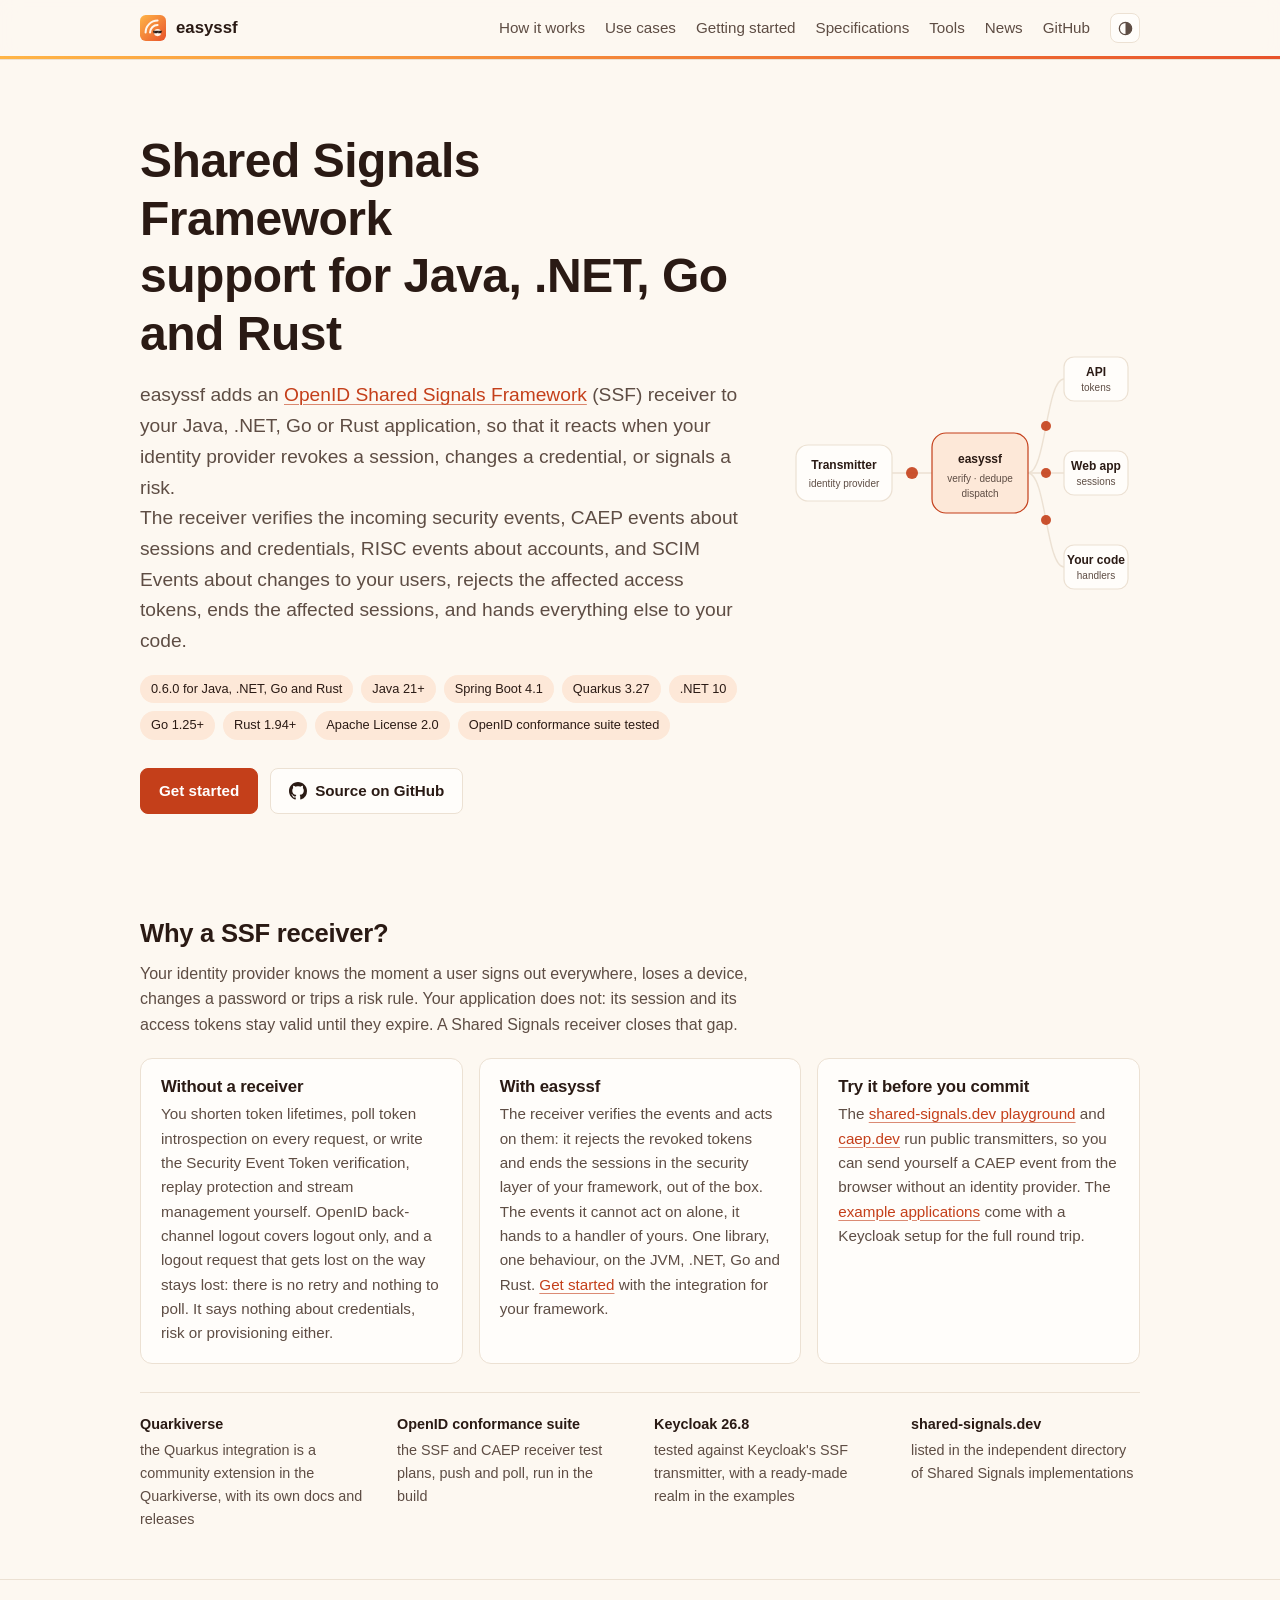
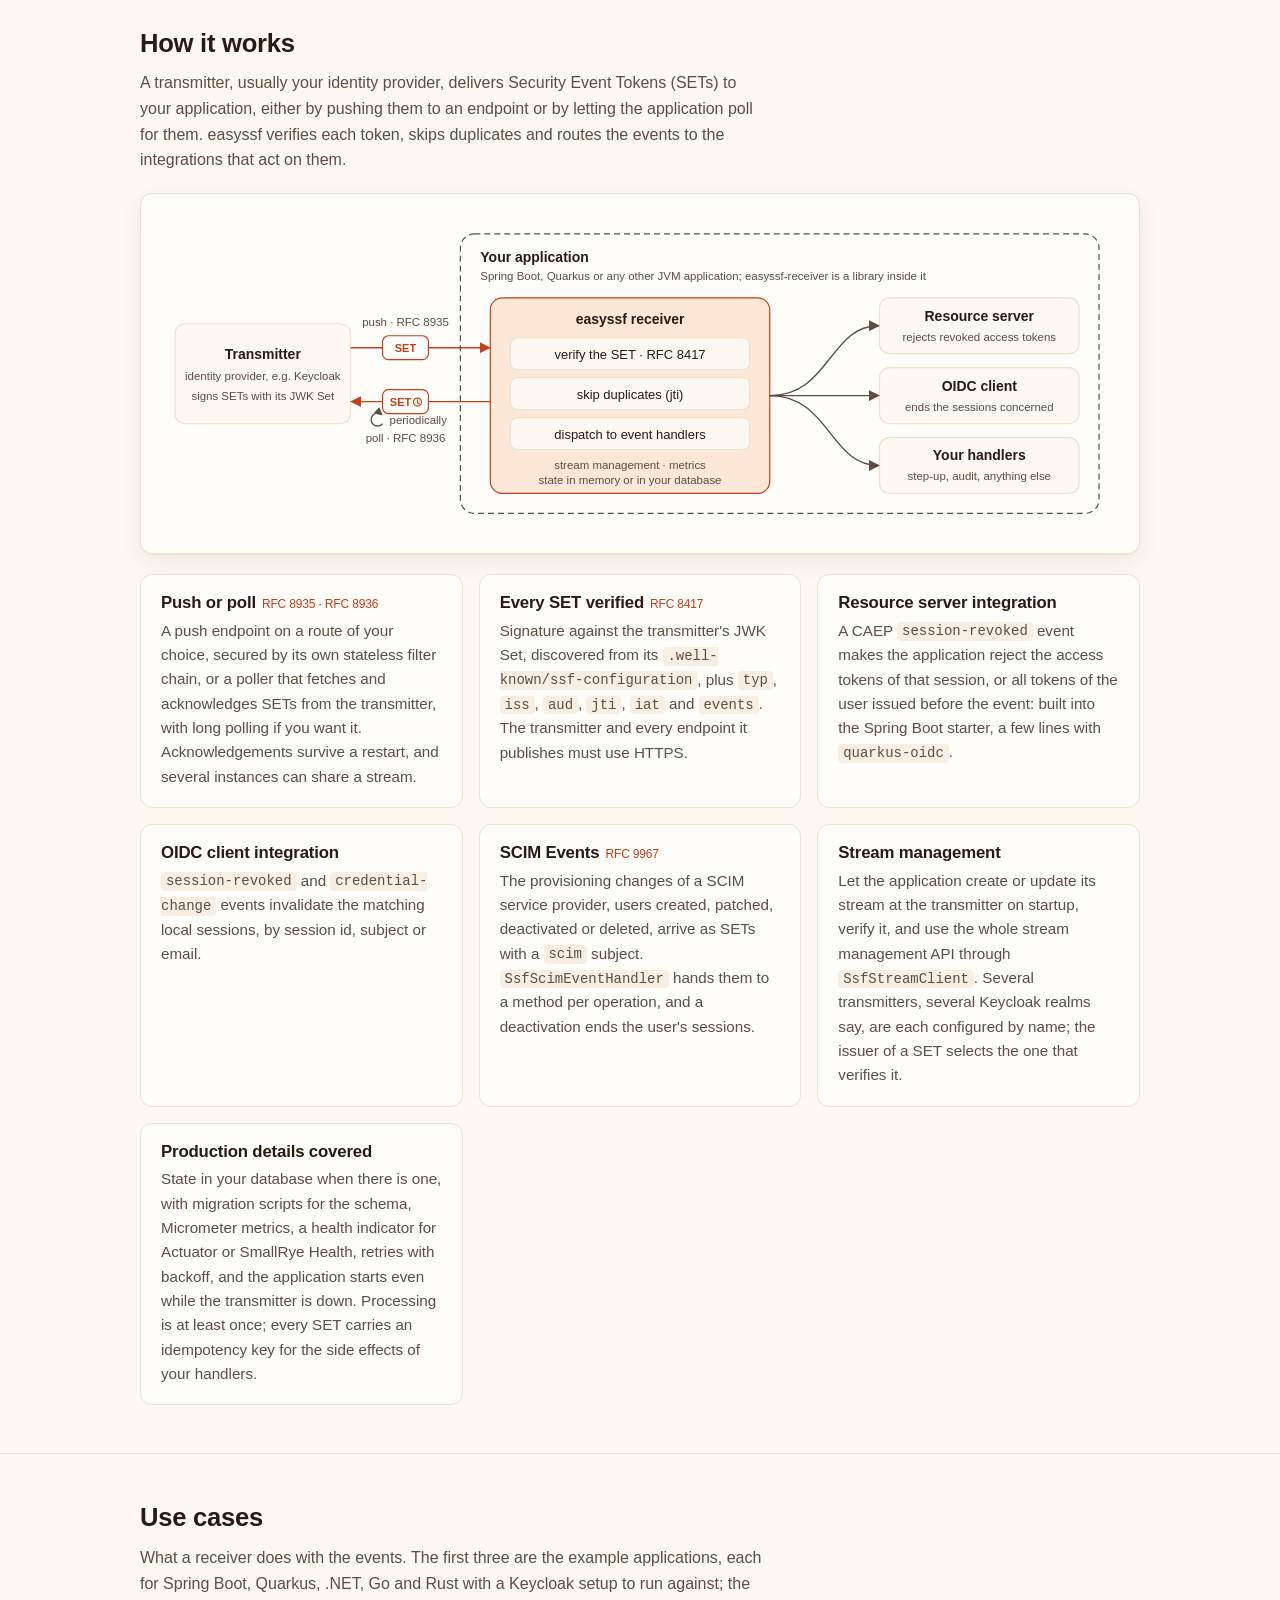
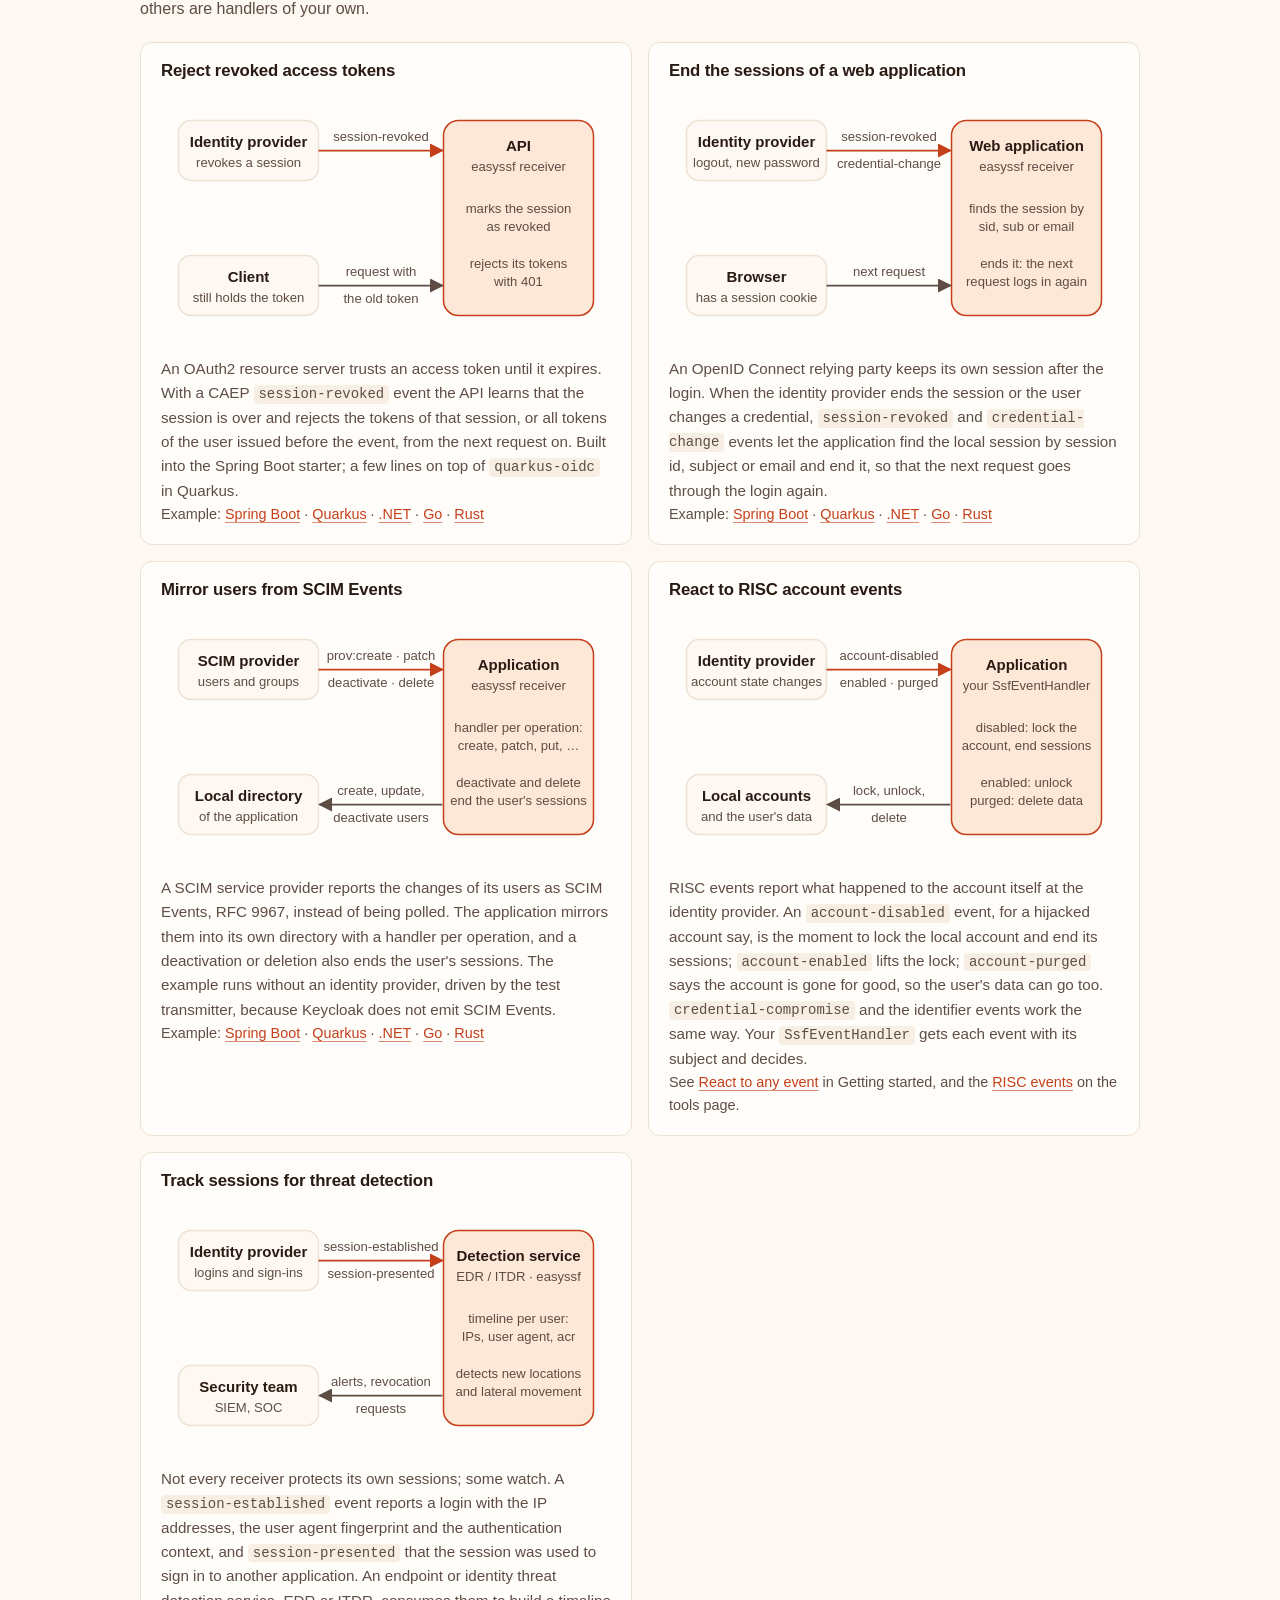
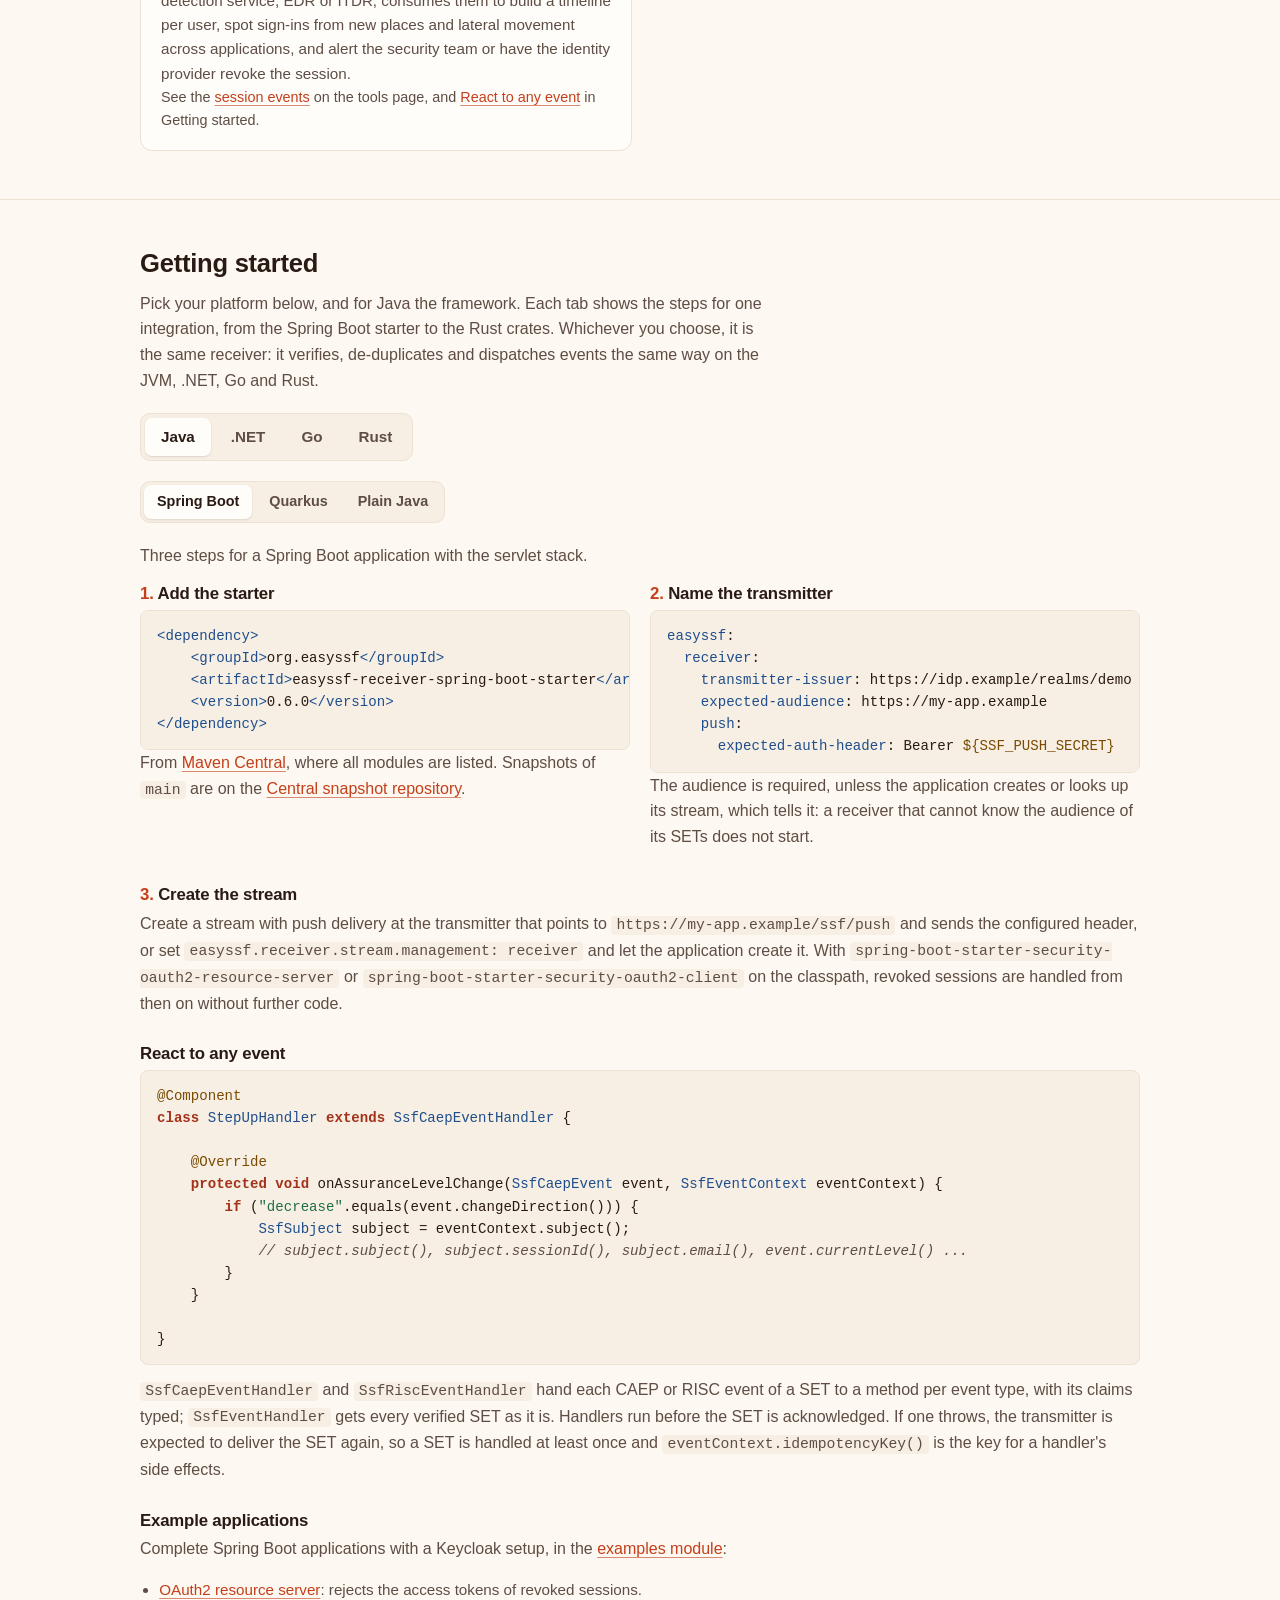
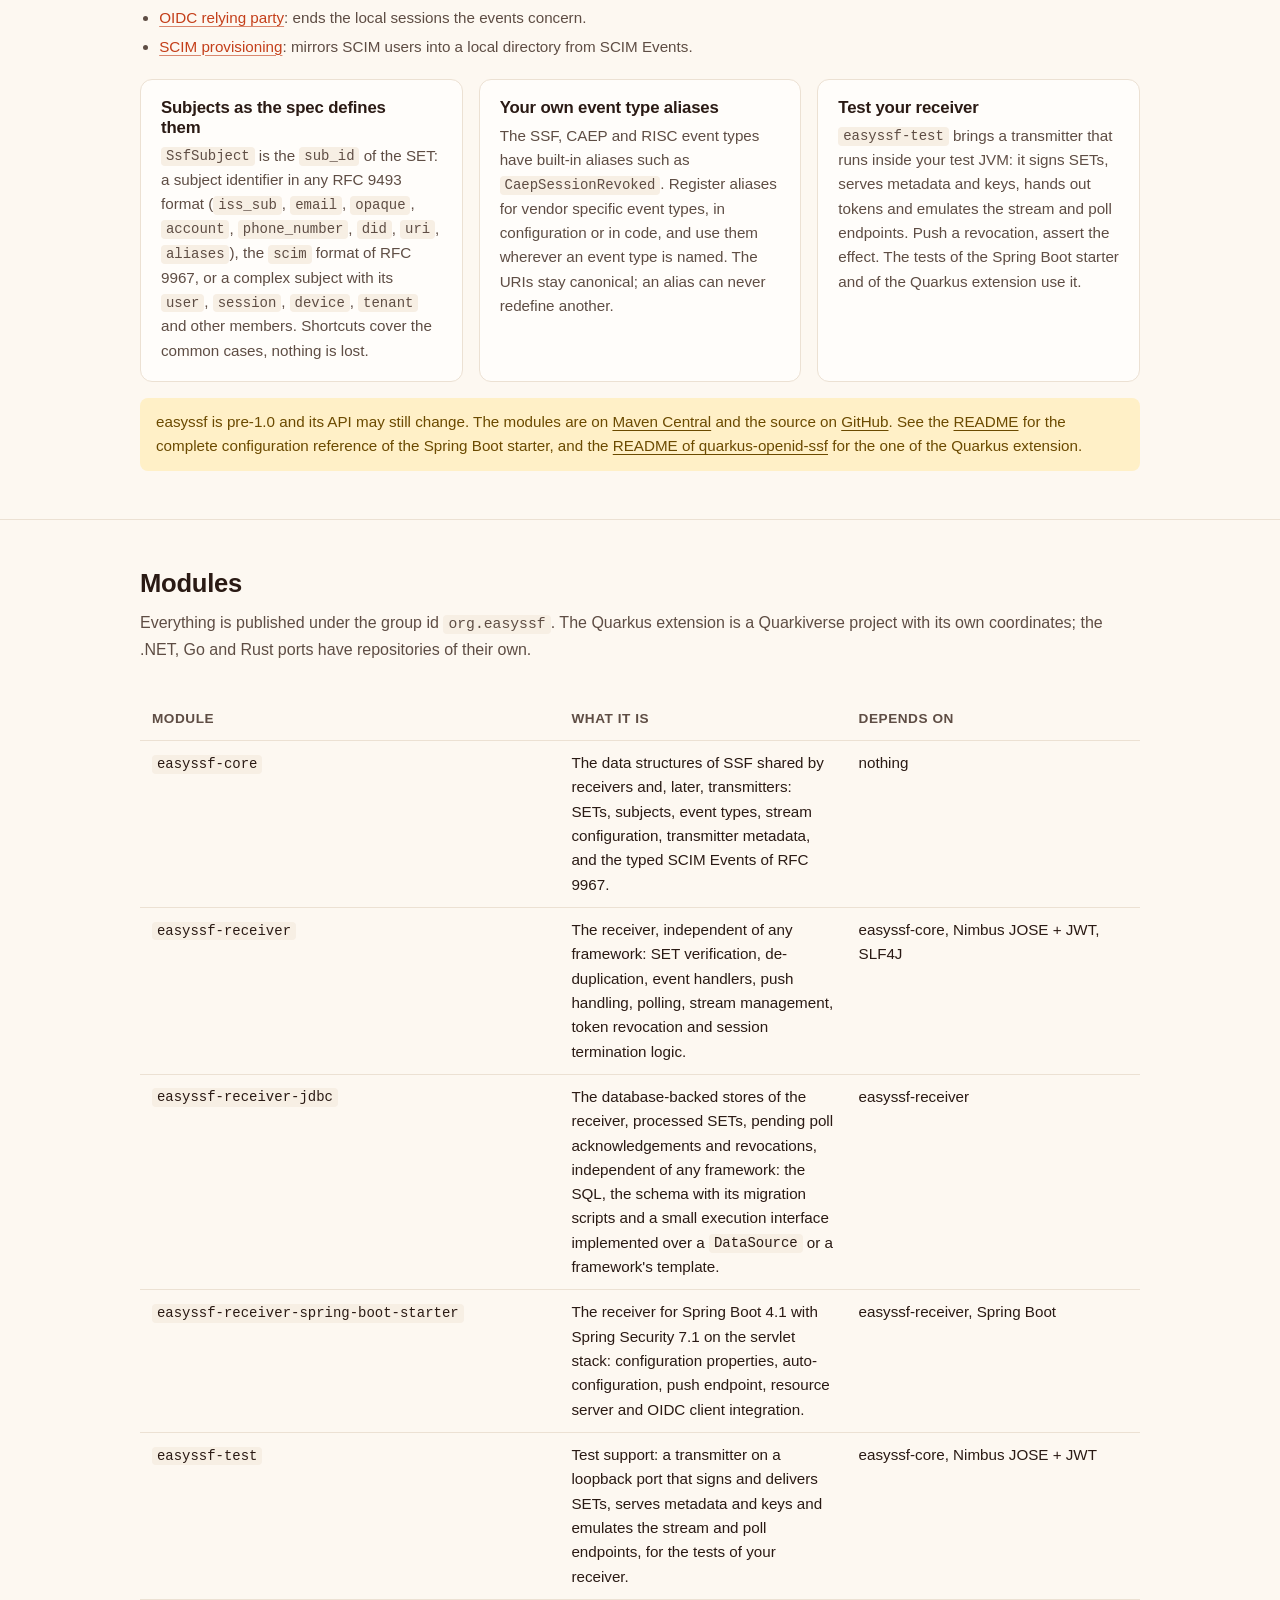
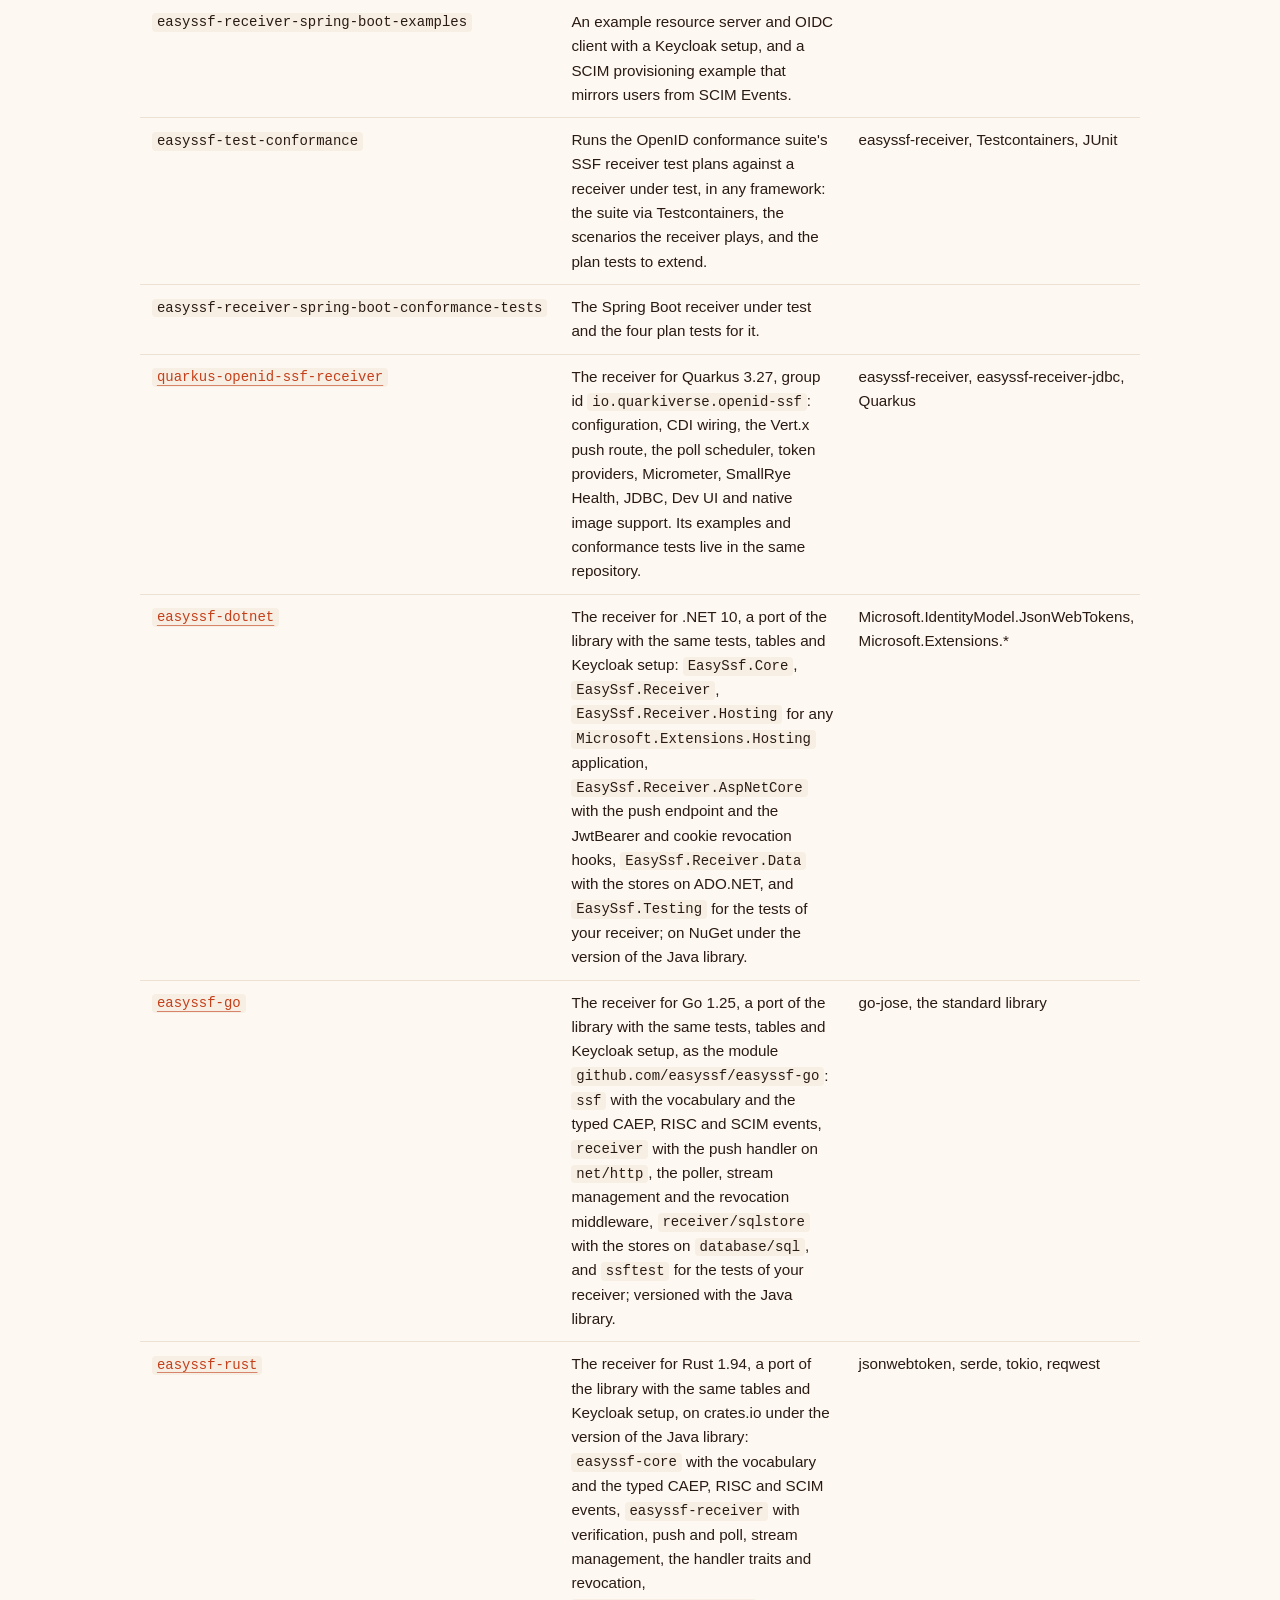
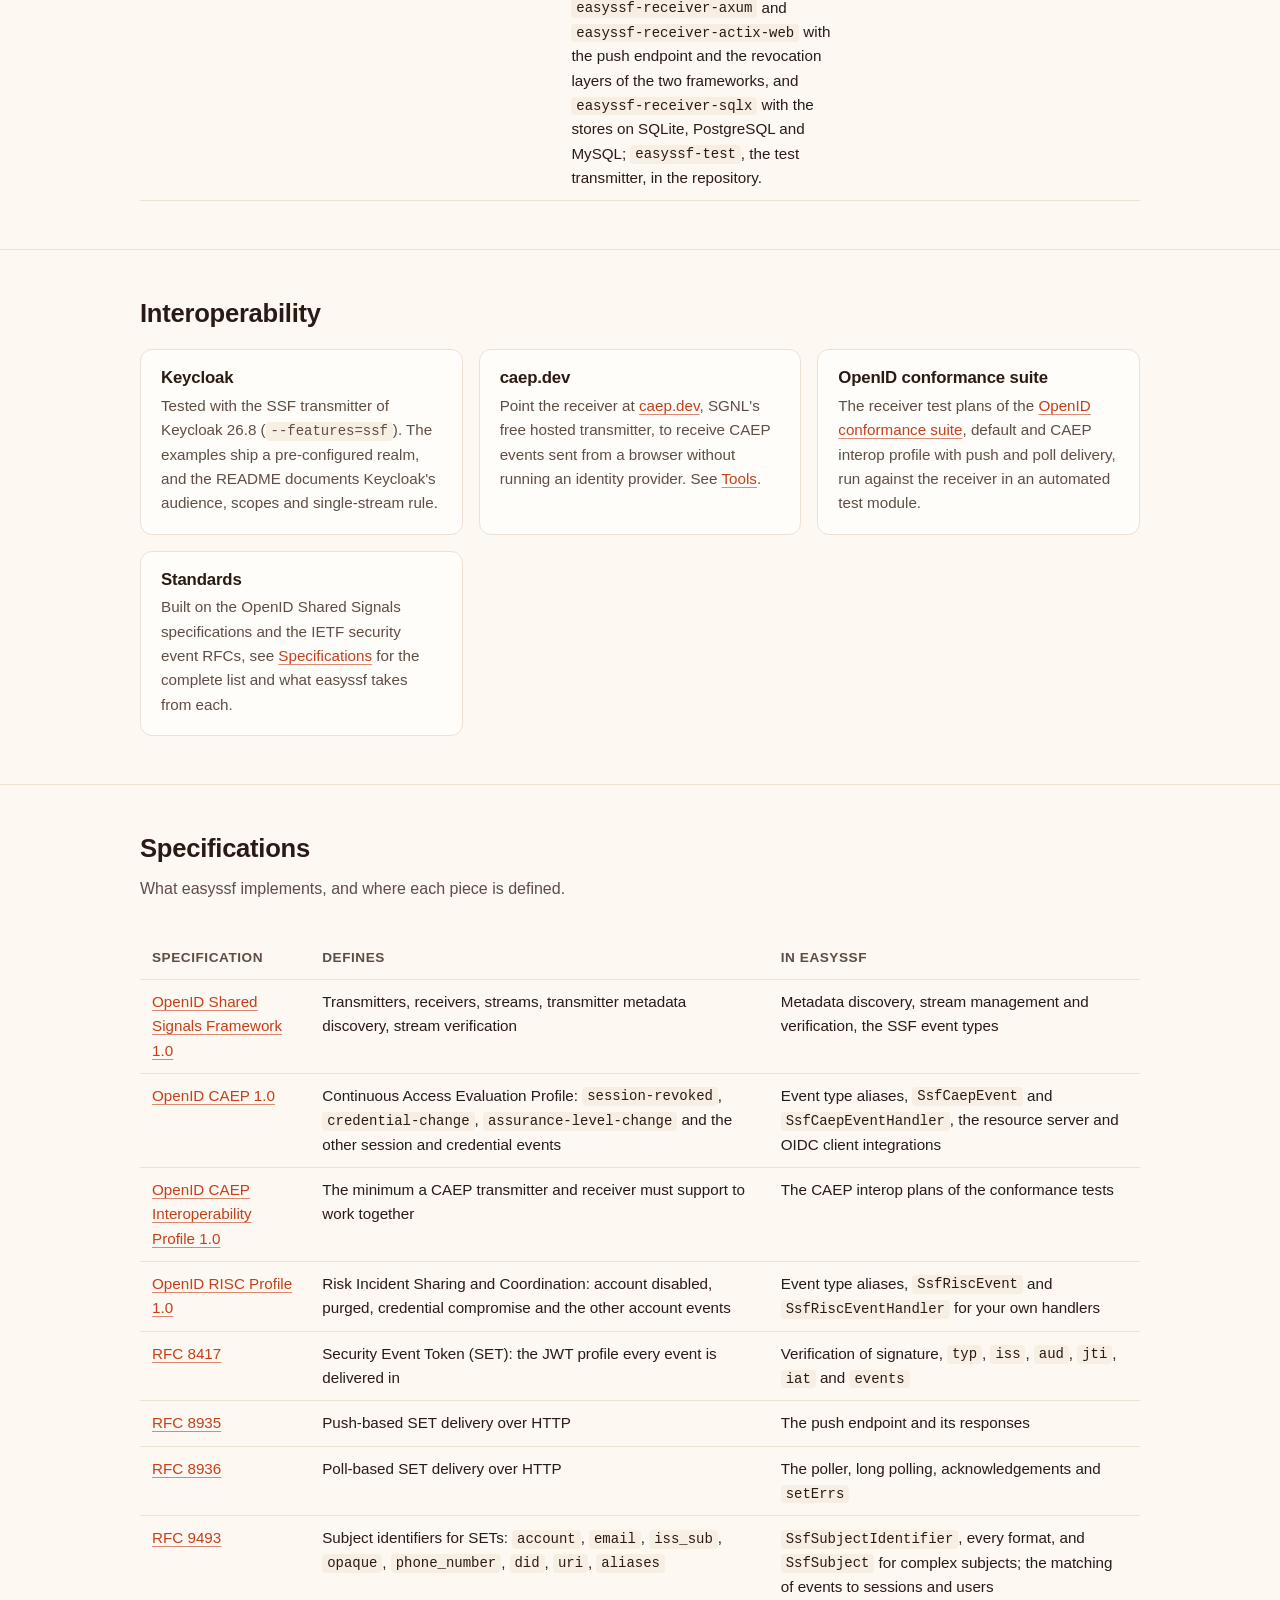
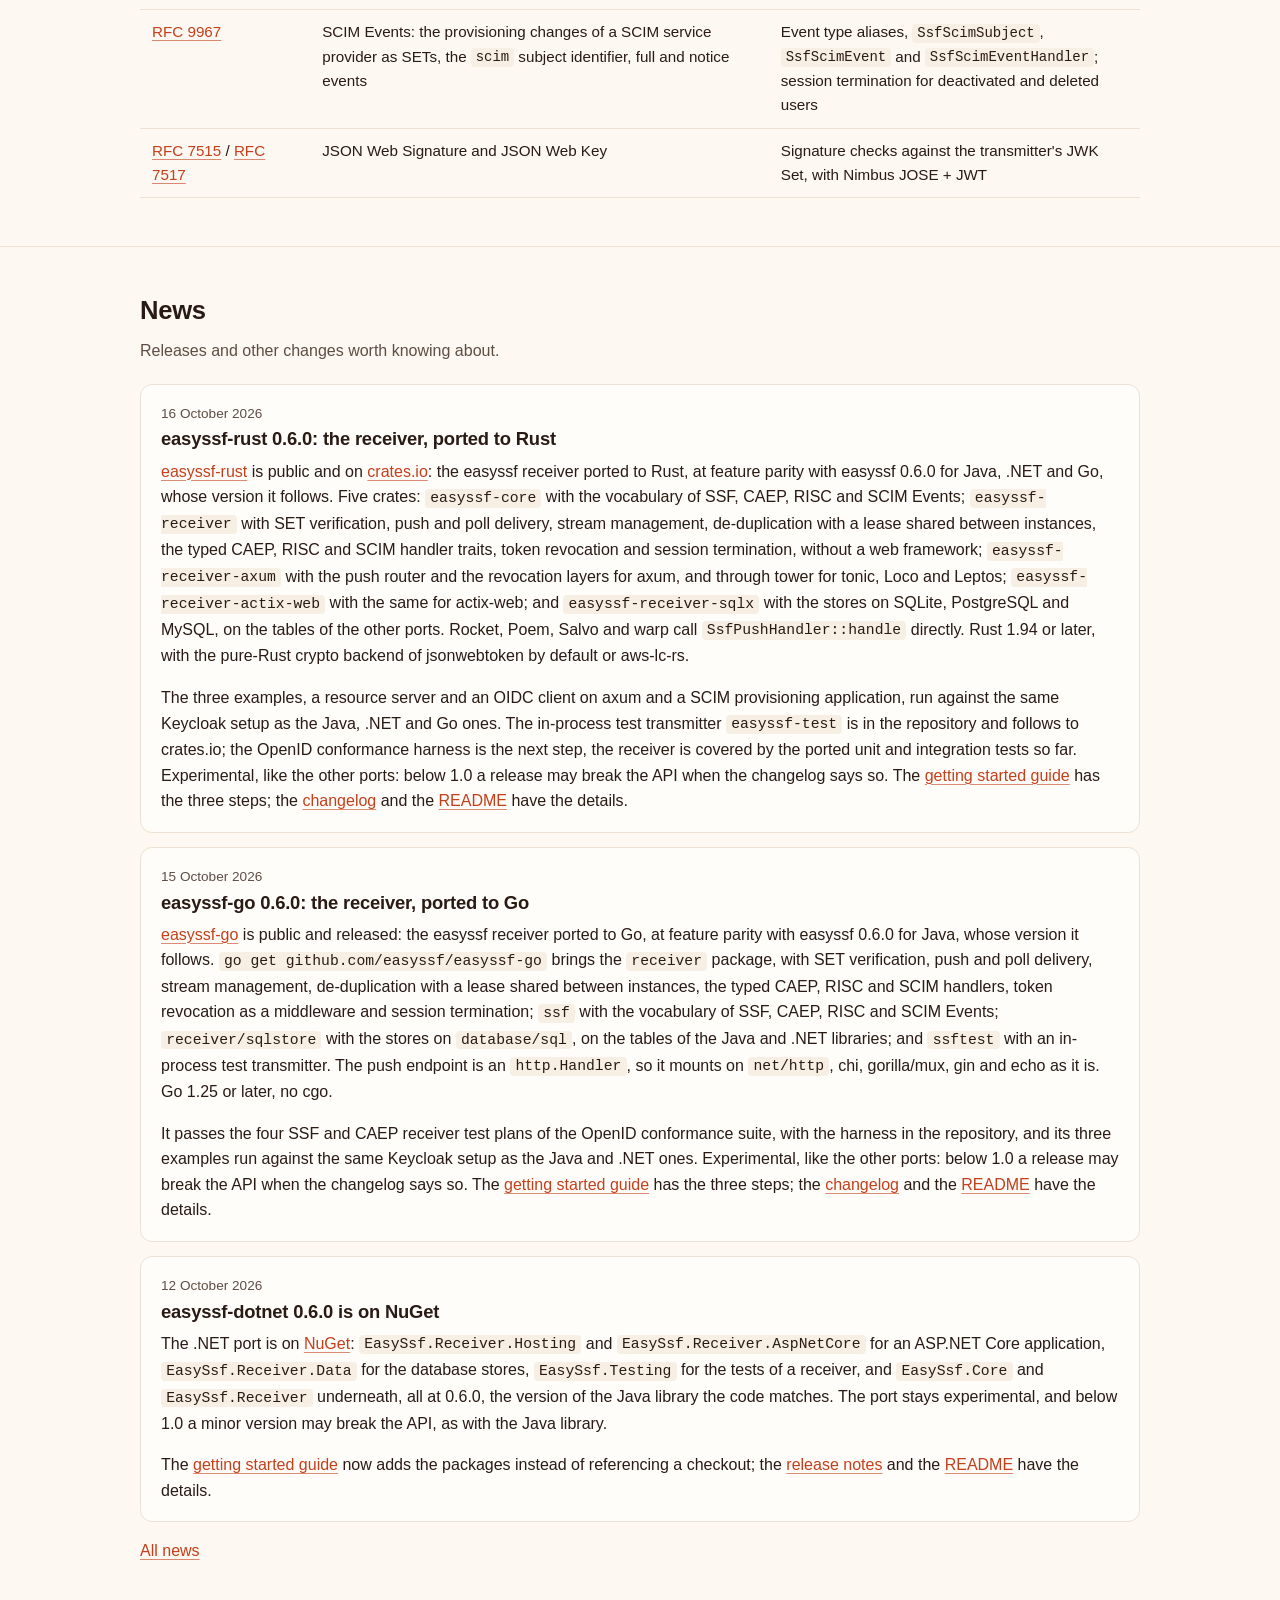
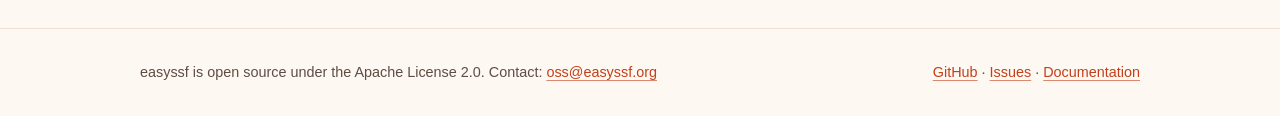
==== index.html @ c45a37ca "Remove note about no webflux Signed-off-by: Thomas Darimont <thomas.darimont@googlemail.com>" ====
<!doctype html>
<html lang="en">
<head>
<meta charset="utf-8">
<meta name="viewport" content="width=device-width, initial-scale=1, viewport-fit=cover">
<title>easyssf · Shared Signals Framework support for Java, .NET, Go and Rust</title>
<meta name="description" content="easyssf adds an OpenID Shared Signals Framework (SSF) receiver to Java, .NET, Go and Rust applications, with a Spring Boot starter, a Quarkus extension, an ASP.NET Core integration, a net/http handler and axum and actix-web crates: it verifies security event tokens, revokes access tokens and ends sessions when the identity provider says so.">
<link rel="icon" href="easyssf-icon.svg" type="image/svg+xml">
<link rel="apple-touch-icon" href="apple-touch-icon.png">
<link rel="canonical" href="https://easyssf.org/">
<meta name="google-site-verification" content="a7IMdQaPry9uSsgeSoEvLAKS5D6eS8xMz1yToHgwkIQ">
<meta name="robots" content="index, follow, max-image-preview:large">
<meta name="theme-color" content="#fdf8f1" media="(prefers-color-scheme: light)">
<meta name="theme-color" content="#171210" media="(prefers-color-scheme: dark)">
<meta property="og:site_name" content="easyssf">
<meta property="og:title" content="easyssf · Shared Signals Framework support for Java, .NET, Go and Rust">
<meta property="og:description" content="Add an OpenID Shared Signals Framework receiver to your Java, .NET, Go or Rust application, Spring Boot, Quarkus, ASP.NET Core, net/http, axum and actix-web included: verified security event tokens, revoked access tokens, ended sessions, tested with the OpenID conformance suite.">
<meta property="og:url" content="https://easyssf.org/">
<meta property="og:type" content="website">
<meta property="og:locale" content="en_US">
<meta property="og:image" content="https://easyssf.org/og-image.png">
<meta property="og:image:width" content="1200">
<meta property="og:image:height" content="630">
<meta property="og:image:alt" content="easyssf: Shared Signals Framework support for Java, .NET, Go and Rust, as a Spring Boot starter, a Quarkus extension, a plain Java library, an ASP.NET Core integration, a Go module and Rust crates">
<meta name="twitter:card" content="summary_large_image">
<meta name="twitter:title" content="easyssf · Shared Signals Framework support for Java, .NET, Go and Rust">
<meta name="twitter:description" content="Add an OpenID Shared Signals Framework receiver to your Java, .NET, Go or Rust application, Spring Boot, Quarkus, ASP.NET Core, net/http, axum and actix-web included, tested with the OpenID conformance suite.">
<meta name="twitter:image" content="https://easyssf.org/og-image.png">
<link rel="sitemap" type="application/xml" href="sitemap.xml">
<link rel="stylesheet" href="site.css">
<script>/* the chosen theme, before the first paint */try{var t=localStorage.getItem('easyssf.theme');if(t==='light'||t==='dark'){document.documentElement.setAttribute('data-theme',t);}}catch(e){}</script>
<script type="application/ld+json">
{
  "@context": "https://schema.org",
  "@graph": [
    {
      "@type": "WebSite",
      "@id": "https://easyssf.org/#website",
      "url": "https://easyssf.org/",
      "name": "easyssf",
      "description": "Shared Signals Framework support for Java, .NET, Go and Rust",
      "inLanguage": "en"
    },
    {
      "@type": "SoftwareSourceCode",
      "@id": "https://easyssf.org/#software",
      "name": "easyssf",
      "url": "https://easyssf.org/",
      "codeRepository": "https://github.com/easyssf/easyssf",
      "programmingLanguage": "Java",
      "runtimePlatform": ["Java 21", "Spring Boot 4.1", "Quarkus 3.27"],
      "license": "https://www.apache.org/licenses/LICENSE-2.0",
      "description": "A library that adds an OpenID Shared Signals Framework (SSF) receiver to Java, .NET, Go and Rust applications, with a Spring Boot starter, a Quarkus extension, an ASP.NET Core integration, a net/http handler and axum and actix-web crates: it verifies security event tokens, revokes access tokens and ends sessions when the identity provider says so.",
      "keywords": ["Shared Signals Framework", "SSF", "CAEP", "RISC", "SCIM Events", "Security Event Token", "OpenID", "Spring Boot", "Quarkus", "Java", ".NET", "Go", "Rust", "Keycloak"],
      "about": [
        {"@type": "Thing", "name": "OpenID Shared Signals Framework 1.0", "url": "https://openid.net/specs/openid-sharedsignals-framework-1_0.html"},
        {"@type": "Thing", "name": "OpenID CAEP 1.0", "url": "https://openid.net/specs/openid-caep-1_0.html"},
        {"@type": "Thing", "name": "OpenID RISC Profile 1.0", "url": "https://openid.net/specs/openid-risc-1_0.html"},
        {"@type": "Thing", "name": "RFC 9967 SCIM Events", "url": "https://www.rfc-editor.org/rfc/rfc9967"}
      ]
    }
  ]
}
</script>
</head>
<body>

<header class="site">
  <div class="wrap">
    <a class="brand" href="#top" aria-label="easyssf">
      <img src="easyssf-icon.svg" alt="" width="26" height="26">
      easyssf
    </a>
    <nav class="top">
      <a href="#how">How it works</a>
      <a href="#usecases" class="hide-xs">Use cases</a>
      <a href="#start" class="hide-xs">Getting started</a>
      <a href="#specs" class="hide-sm">Specifications</a>
      <a href="tools.html">Tools</a>
      <a href="#news">News</a>
      <a href="https://github.com/easyssf/easyssf">GitHub</a>
      <button type="button" class="theme-toggle" data-theme-toggle aria-label="Theme: follows the system" title="Theme: follows the system">
        <svg class="icon-auto" viewBox="0 0 20 20" aria-hidden="true"><circle cx="10" cy="10" r="7.25" fill="none" stroke="currentColor" stroke-width="1.5"/><path d="M10 2.75a7.25 7.25 0 0 1 0 14.5z" fill="currentColor"/></svg>
        <svg class="icon-sun" viewBox="0 0 20 20" aria-hidden="true"><circle cx="10" cy="10" r="3.75" fill="none" stroke="currentColor" stroke-width="1.5"/><path d="M10 1.5v2.5M10 16v2.5M1.5 10H4M16 10h2.5M4 4l1.8 1.8M14.2 14.2 16 16M4 16l1.8-1.8M14.2 5.8 16 4" fill="none" stroke="currentColor" stroke-width="1.5" stroke-linecap="round"/></svg>
        <svg class="icon-moon" viewBox="0 0 20 20" aria-hidden="true"><path d="M16.5 12.2A7 7 0 0 1 7.8 3.5a7 7 0 1 0 8.7 8.7z" fill="none" stroke="currentColor" stroke-width="1.5" stroke-linejoin="round"/></svg>
      </button>
    </nav>
  </div>
</header>

<main id="top">

<div class="hero wrap">
<div class="hero-text">
  <h1>Shared Signals Framework<br>support for Java, .NET, Go and Rust</h1>
  <p class="lead">easyssf adds an <a href="https://openid.net/specs/openid-sharedsignals-framework-1_0.html">OpenID
    Shared Signals Framework</a> (SSF) receiver to your Java, .NET, Go or Rust application, so that it reacts when your identity
    provider revokes a session, changes a credential, or signals a risk.<br>
    The receiver verifies the incoming security events, CAEP events about sessions and credentials, RISC events about
    accounts, and SCIM Events about changes to your users, rejects the affected access tokens, ends the affected
    sessions, and hands everything else to your code.</p>
  <div class="badges">
    <span class="badge">0.6.0 for Java, .NET, Go and Rust</span>
    <span class="badge">Java 21+</span>
    <span class="badge">Spring Boot 4.1</span>
    <span class="badge">Quarkus 3.27</span>
    <span class="badge">.NET 10</span>
    <span class="badge">Go 1.25+</span>
    <span class="badge">Rust 1.94+</span>
    <span class="badge">Apache License 2.0</span>
    <a class="badge" href="https://github.com/easyssf/easyssf/tree/main/easyssf-receiver-spring-boot-conformance-tests">OpenID conformance suite tested</a>
  </div>
  <div class="cta">
    <a class="btn primary" href="#start">Get started</a>
    <a class="btn" href="https://github.com/easyssf/easyssf">
      <svg viewBox="0 0 16 16" aria-hidden="true"><path fill="currentColor" d="M8 0C3.58 0 0 3.58 0 8c0 3.54 2.29 6.53 5.47 7.59.4.07.55-.17.55-.38 0-.19-.01-.82-.01-1.49-2.01.37-2.53-.49-2.69-.94-.09-.23-.48-.94-.82-1.13-.28-.15-.68-.52-.01-.53.63-.01 1.08.58 1.23.82.72 1.21 1.87.87 2.33.66.07-.52.28-.87.51-1.07-1.78-.2-3.64-.89-3.64-3.95 0-.87.31-1.59.82-2.15-.08-.2-.36-1.02.08-2.12 0 0 .67-.21 2.2.82.64-.18 1.32-.27 2-.27.68 0 1.36.09 2 .27 1.53-1.04 2.2-.82 2.2-.82.44 1.1.16 1.92.08 2.12.51.56.82 1.27.82 2.15 0 3.07-1.87 3.75-3.65 3.95.29.25.54.73.54 1.48 0 1.07-.01 1.93-.01 2.2 0 .21.15.46.55.38A8.01 8.01 0 0 0 16 8c0-4.42-3.58-8-8-8z"/></svg>
      Source on GitHub
    </a>
  </div>
</div>
<!-- decorative: signals travel from the identity provider through the receiver to the application -->
<div class="hero-art" aria-hidden="true">
  <svg viewBox="0 0 360 280" focusable="false">
    <g class="rings">
      <circle class="ring" cx="64" cy="140" r="36"/>
      <circle class="ring" cx="64" cy="140" r="36"/>
      <circle class="ring" cx="64" cy="140" r="36"/>
    </g>
    <path class="wire" d="M112,140 L152,140"/>
    <path class="wire" d="M248,140 C266,140 266,46 284,46"/>
    <path class="wire" d="M248,140 L284,140"/>
    <path class="wire" d="M248,140 C266,140 266,234 284,234"/>
    <g class="node">
      <rect x="16" y="112" width="96" height="56" rx="12"/>
      <text x="64" y="136" class="title">Transmitter</text>
      <text x="64" y="154" class="small">identity provider</text>
    </g>
    <g class="node receiver">
      <rect x="152" y="100" width="96" height="80" rx="14"/>
      <text x="200" y="130" class="title">easyssf</text>
      <text x="200" y="149" class="small">verify · dedupe</text>
      <text x="200" y="164" class="small">dispatch</text>
    </g>
    <g class="node">
      <rect x="284" y="24" width="64" height="44" rx="10"/>
      <text x="316" y="43" class="title">API</text>
      <text x="316" y="58" class="small">tokens</text>
    </g>
    <g class="node">
      <rect x="284" y="118" width="64" height="44" rx="10"/>
      <text x="316" y="137" class="title">Web app</text>
      <text x="316" y="152" class="small">sessions</text>
    </g>
    <g class="node">
      <rect x="284" y="212" width="64" height="44" rx="10"/>
      <text x="316" y="231" class="title">Your code</text>
      <text x="316" y="246" class="small">handlers</text>
    </g>
    <circle class="token in" r="6"/>
    <circle class="token out out-1" r="5"/>
    <circle class="token out out-2" r="5"/>
    <circle class="token out out-3" r="5"/>
  </svg>
</div>
</div>

<section id="why">
  <div class="wrap">
    <h2>Why a SSF receiver?</h2>
    <p class="muted" style="max-width:70ch">Your identity provider knows the moment a user signs out everywhere, loses
      a device, changes a password or trips a risk rule. Your application does not: its session and its access tokens
      stay valid until they expire. A Shared Signals receiver closes that gap.</p>
    <div class="grid why">
      <div class="card">
        <h3 id="without-a-receiver">Without a receiver</h3>
        <p>You shorten token lifetimes, poll token introspection on every request, or write the Security Event Token
          verification, replay protection and stream management yourself. OpenID back-channel logout covers logout
          only, and a logout request that gets lost on the way stays lost: there is no retry and nothing to poll. It says
          nothing about credentials, risk or provisioning either.</p>
      </div>
      <div class="card">
        <h3 id="with-easyssf">With easyssf</h3>
        <p>The receiver verifies the events and acts on them: it rejects the revoked tokens and ends the sessions in the
          security layer of your framework, out of the box. The events it cannot act on alone, it hands to a handler of
          yours. One library, one behaviour, on the JVM, .NET, Go and Rust. <a href="#start">Get started</a> with
          the integration for your framework.</p>
      </div>
      <div class="card">
        <h3 id="try-it-first">Try it before you commit</h3>
        <p>The <a href="https://shared-signals.dev/playground/">shared-signals.dev playground</a> and
          <a href="https://caep.dev">caep.dev</a> run public transmitters, so you can send yourself a CAEP event from the
          browser without an identity provider. The <a href="#usecases">example applications</a> come with a Keycloak
          setup for the full round trip.</p>
      </div>
    </div>
    <!-- conference recording: a figure with the demo segment goes here once the URL and timestamp are known -->
    <ul class="proof" aria-label="Where easyssf already runs">
      <li><strong><a href="https://docs.quarkiverse.io/quarkus-openid-ssf/dev/index.html">Quarkiverse</a></strong>
        the Quarkus integration is a community extension in the Quarkiverse, with its own docs and releases</li>
      <li><strong><a href="https://github.com/easyssf/easyssf/tree/main/easyssf-receiver-spring-boot-conformance-tests">OpenID conformance suite</a></strong>
        the SSF and CAEP receiver test plans, push and poll, run in the build</li>
      <li><strong><a href="#keycloak">Keycloak 26.8</a></strong>
        tested against Keycloak's SSF transmitter, with a ready-made realm in the examples</li>
      <li><strong><a href="https://shared-signals.dev/implementations/">shared-signals.dev</a></strong>
        listed in the independent directory of Shared Signals implementations</li>
    </ul>
  </div>
</section>

<section id="how">
  <div class="wrap">
    <h2>How it works</h2>
    <p class="muted" style="max-width:70ch">A transmitter, usually your identity provider, delivers Security Event Tokens (SETs)
      to your application, either by pushing them to an endpoint or by letting the application poll for them.
      easyssf verifies each token, skips duplicates and routes the events to the integrations that act on them.</p>

    <div class="diagram">
      <svg viewBox="0 0 960 320" role="img" aria-labelledby="diag-title">
        <title id="diag-title">The transmitter pushes signed Security Event Tokens to your application, or the application polls for them periodically; inside the application the easyssf receiver library verifies them and acts on the resource server, the OIDC client and your handlers</title>
        <defs>
          <marker id="arrowhead" markerWidth="8" markerHeight="8" refX="7" refY="4" orient="auto"><path d="M0,0 L8,4 L0,8 z" fill="#5e4d44"/></marker>
          <marker id="arrowhead-accent" markerWidth="8" markerHeight="8" refX="7" refY="4" orient="auto"><path class="accent" d="M0,0 L8,4 L0,8 z" fill="#c43f1a"/></marker>
          <marker id="arrowhead-small" markerWidth="6" markerHeight="6" refX="5" refY="3" orient="auto"><path d="M0,0 L6,3 L0,6 z" fill="#5e4d44"/></marker>
        </defs>

        <!-- transmitter, outside the application -->
        <rect class="box" x="14" y="110" width="176" height="100" rx="10"/>
        <text class="title" x="102" y="145" text-anchor="middle">Transmitter</text>
        <text class="small" x="102" y="166" text-anchor="middle">identity provider, e.g. Keycloak</text>
        <text class="small" x="102" y="186" text-anchor="middle">signs SETs with its JWK Set</text>

        <!-- your application: everything on the right runs inside it -->
        <rect class="box app" x="300" y="20" width="640" height="280" rx="14"/>
        <text class="title" x="320" y="48">Your application</text>
        <text class="small" x="320" y="66">Spring Boot, Quarkus or any other JVM application; easyssf-receiver is a library inside it</text>

        <!-- the receiver library -->
        <rect class="box accent" x="330" y="84" width="280" height="196" rx="12"/>
        <text class="title" x="470" y="110" text-anchor="middle">easyssf receiver</text>
        <rect class="box" x="350" y="124" width="240" height="32" rx="7"/>
        <text x="470" y="145" text-anchor="middle">verify the SET · RFC 8417</text>
        <rect class="box" x="350" y="164" width="240" height="32" rx="7"/>
        <text x="470" y="185" text-anchor="middle">skip duplicates (jti)</text>
        <rect class="box" x="350" y="204" width="240" height="32" rx="7"/>
        <text x="470" y="225" text-anchor="middle">dispatch to event handlers</text>
        <text class="small" x="470" y="256" text-anchor="middle">stream management · metrics</text>
        <text class="small" x="470" y="271" text-anchor="middle">state in memory or in your database</text>

        <!-- the parts of the application the receiver acts on -->
        <rect class="box" x="720" y="84" width="200" height="56" rx="10"/>
        <text class="title" x="820" y="107" text-anchor="middle">Resource server</text>
        <text class="small" x="820" y="127" text-anchor="middle">rejects revoked access tokens</text>

        <rect class="box" x="720" y="154" width="200" height="56" rx="10"/>
        <text class="title" x="820" y="177" text-anchor="middle">OIDC client</text>
        <text class="small" x="820" y="197" text-anchor="middle">ends the sessions concerned</text>

        <rect class="box" x="720" y="224" width="200" height="56" rx="10"/>
        <text class="title" x="820" y="247" text-anchor="middle">Your handlers</text>
        <text class="small" x="820" y="267" text-anchor="middle">step-up, audit, anything else</text>

        <!-- arrows, drawn last so that their heads lie on top of the boxes -->
        <!-- push: the transmitter delivers a signed SET to the application's endpoint -->
        <path class="arrow accent" marker-end="url(#arrowhead-accent)" d="M190,134 L329,134"/>
        <text class="small" x="245" y="112" text-anchor="middle">push · RFC 8935</text>
        <!-- poll: the application fetches the SETs periodically -->
        <path class="arrow accent" marker-end="url(#arrowhead-accent)" d="M330,188 L191,188"/>
        <path class="cycle" marker-end="url(#arrowhead-small)" d="M222,210.2 A6.5,6.5 0 1 1 221.2,201"/>
        <text class="small" x="229" y="210">periodically</text>
        <text class="small" x="245" y="228" text-anchor="middle">poll · RFC 8936</text>
        <!-- a Security Event Token on each way: a signed JWT -->
        <g class="set" transform="translate(222,122)">
          <rect width="46" height="24" rx="6"/>
          <text x="23" y="16.5" text-anchor="middle">SET</text>
        </g>
        <g class="set" transform="translate(222,176)">
          <rect width="46" height="24" rx="6"/>
          <text x="18" y="16.5" text-anchor="middle">SET</text>
          <path class="seal" d="M35,8.5 a4,4 0 1 1 0,8 a4,4 0 1 1 0,-8 M35,10.5 v2.5 l1.6,1.2"/>
        </g>
        <!-- the receiver acts on the application -->
        <path class="arrow" marker-end="url(#arrowhead)" d="M610,182 C670,182 670,112 719,112"/>
        <path class="arrow" marker-end="url(#arrowhead)" d="M610,182 L719,182"/>
        <path class="arrow" marker-end="url(#arrowhead)" d="M610,182 C670,182 670,252 719,252"/>
      </svg>
    </div>

    <div class="grid">
      <div class="card">
        <h3 id="push-or-poll">Push or poll<span class="rfc"><a href="https://www.rfc-editor.org/rfc/rfc8935">RFC 8935</a> · <a href="https://www.rfc-editor.org/rfc/rfc8936">RFC 8936</a></span></h3>
        <p>A push endpoint on a route of your choice, secured by its own stateless filter chain, or a poller
          that fetches and acknowledges SETs from the transmitter, with long polling if you want it. Acknowledgements
          survive a restart, and several instances can share a stream.</p>
      </div>
      <div class="card">
        <h3 id="every-set-verified">Every SET verified<span class="rfc"><a href="https://www.rfc-editor.org/rfc/rfc8417">RFC 8417</a></span></h3>
        <p>Signature against the transmitter's JWK Set, discovered from its <code>.well-known/ssf-configuration</code>,
          plus <code>typ</code>, <code>iss</code>, <code>aud</code>, <code>jti</code>, <code>iat</code> and <code>events</code>.
          The transmitter and every endpoint it publishes must use HTTPS.</p>
      </div>
      <div class="card">
        <h3 id="resource-server-integration">Resource server integration</h3>
        <p>A CAEP <code>session-revoked</code> event makes the application reject the access tokens of that session,
          or all tokens of the user issued before the event: built into the Spring Boot starter, a few lines with
          <code>quarkus-oidc</code>.</p>
      </div>
      <div class="card">
        <h3 id="oidc-client-integration">OIDC client integration</h3>
        <p><code>session-revoked</code> and <code>credential-change</code> events invalidate the matching local
          sessions, by session id, subject or email.</p>
      </div>
      <div class="card">
        <h3 id="scim-events">SCIM Events<span class="rfc"><a href="https://www.rfc-editor.org/rfc/rfc9967">RFC 9967</a></span></h3>
        <p>The provisioning changes of a SCIM service provider, users created, patched, deactivated or deleted, arrive
          as SETs with a <code>scim</code> subject. <code>SsfScimEventHandler</code> hands them to a method per
          operation, and a deactivation ends the user's sessions.</p>
      </div>
      <div class="card">
        <h3 id="stream-management">Stream management</h3>
        <p>Let the application create or update its stream at the transmitter on startup, verify it, and use the
          whole stream management API through <code>SsfStreamClient</code>. Several transmitters, several Keycloak
          realms say, are each configured by name; the issuer of a SET selects the one that verifies it.</p>
      </div>
      <div class="card">
        <h3 id="production-details-covered">Production details covered</h3>
        <p>State in your database when there is one, with migration scripts for the schema, Micrometer metrics,
          a health indicator for Actuator or SmallRye Health, retries with backoff, and the application starts even
          while the transmitter is down. Processing is at least once; every SET carries an idempotency key for
          the side effects of your handlers.</p>
      </div>
    </div>
  </div>
</section>

<section id="usecases">
  <div class="wrap">
    <h2>Use cases</h2>
    <p class="muted" style="max-width:70ch">What a receiver does with the events. The first three are the example applications,
      each for Spring Boot, Quarkus, .NET, Go and Rust with a Keycloak setup to run against; the others are handlers
      of your own.</p>
    <div class="grid usecases">

      <div class="card usecase">
        <h3 id="reject-revoked-access-tokens">Reject revoked access tokens</h3>
        <svg viewBox="0 0 360 200" role="img" aria-label="The identity provider sends a session-revoked SET to the API; a client request with the old access token is answered with 401">
          <rect class="box" x="14" y="22" width="112" height="48" rx="10"/>
          <text class="title" x="70" y="43">Identity provider</text>
          <text class="small" x="70" y="59">revokes a session</text>
          <rect class="box" x="14" y="130" width="112" height="48" rx="10"/>
          <text class="title" x="70" y="151">Client</text>
          <text class="small" x="70" y="167">still holds the token</text>
          <rect class="box accent" x="226" y="22" width="120" height="156" rx="12"/>
          <text class="title" x="286" y="46">API</text>
          <text class="small" x="286" y="62">easyssf receiver</text>
          <text class="small" x="286" y="96">marks the session</text>
          <text class="small" x="286" y="110">as revoked</text>
          <text class="small" x="286" y="140">rejects its tokens</text>
          <text class="small" x="286" y="154">with 401</text>
          <path class="arrow accent" marker-end="url(#arrowhead-accent)" d="M126,46 L225,46"/>
          <text class="small" x="176" y="38">session-revoked</text>
          <path class="arrow" marker-end="url(#arrowhead)" d="M126,154 L225,154"/>
          <text class="small" x="176" y="146">request with</text>
          <text class="small" x="176" y="168">the old token</text>
        </svg>
        <p>An OAuth2 resource server trusts an access token until it expires. With a CAEP <code>session-revoked</code>
          event the API learns that the session is over and rejects the tokens of that session, or all tokens of the
          user issued before the event, from the next request on. Built into the Spring Boot starter; a few lines on
          top of <code>quarkus-oidc</code> in Quarkus.</p>
        <p class="examples-links">Example:
          <a href="https://github.com/easyssf/easyssf/tree/main/easyssf-receiver-spring-boot-examples/example-resource-server">Spring Boot</a> ·
          <a href="https://github.com/quarkiverse/quarkus-openid-ssf/tree/main/receiver/examples/example-resource-server">Quarkus</a> ·
          <a href="https://github.com/easyssf/easyssf-dotnet/tree/main/examples/EasySsf.Examples.ResourceServer">.NET</a> ·
          <a href="https://github.com/easyssf/easyssf-go/tree/main/examples/resource-server">Go</a> ·
          <a href="https://github.com/easyssf/easyssf-rust/tree/main/examples/example-resource-server">Rust</a></p>
      </div>

      <div class="card usecase">
        <h3 id="end-the-sessions-of-a-web-application">End the sessions of a web application</h3>
        <svg viewBox="0 0 360 200" role="img" aria-label="The identity provider sends session-revoked or credential-change SETs to the web application, which ends the matching local session; the browser's next request has to log in again">
          <rect class="box" x="14" y="22" width="112" height="48" rx="10"/>
          <text class="title" x="70" y="43">Identity provider</text>
          <text class="small" x="70" y="59">logout, new password</text>
          <rect class="box" x="14" y="130" width="112" height="48" rx="10"/>
          <text class="title" x="70" y="151">Browser</text>
          <text class="small" x="70" y="167">has a session cookie</text>
          <rect class="box accent" x="226" y="22" width="120" height="156" rx="12"/>
          <text class="title" x="286" y="46">Web application</text>
          <text class="small" x="286" y="62">easyssf receiver</text>
          <text class="small" x="286" y="96">finds the session by</text>
          <text class="small" x="286" y="110">sid, sub or email</text>
          <text class="small" x="286" y="140">ends it: the next</text>
          <text class="small" x="286" y="154">request logs in again</text>
          <path class="arrow accent" marker-end="url(#arrowhead-accent)" d="M126,46 L225,46"/>
          <text class="small" x="176" y="38">session-revoked</text>
          <text class="small" x="176" y="60">credential-change</text>
          <path class="arrow" marker-end="url(#arrowhead)" d="M126,154 L225,154"/>
          <text class="small" x="176" y="146">next request</text>
        </svg>
        <p>An OpenID Connect relying party keeps its own session after the login. When the identity provider ends the
          session or the user changes a credential, <code>session-revoked</code> and <code>credential-change</code>
          events let the application find the local session by session id, subject or email and end it, so that the
          next request goes through the login again.</p>
        <p class="examples-links">Example:
          <a href="https://github.com/easyssf/easyssf/tree/main/easyssf-receiver-spring-boot-examples/example-oidc-client">Spring Boot</a> ·
          <a href="https://github.com/quarkiverse/quarkus-openid-ssf/tree/main/receiver/examples/example-oidc-client">Quarkus</a> ·
          <a href="https://github.com/easyssf/easyssf-dotnet/tree/main/examples/EasySsf.Examples.OidcClient">.NET</a> ·
          <a href="https://github.com/easyssf/easyssf-go/tree/main/examples/oidc-client">Go</a> ·
          <a href="https://github.com/easyssf/easyssf-rust/tree/main/examples/example-oidc-client">Rust</a></p>
      </div>

      <div class="card usecase">
        <h3 id="mirror-users-from-scim-events">Mirror users from SCIM Events</h3>
        <svg viewBox="0 0 360 200" role="img" aria-label="A SCIM service provider sends provisioning events to the application, which creates, updates, deactivates and deletes the users of its own directory">
          <rect class="box" x="14" y="22" width="112" height="48" rx="10"/>
          <text class="title" x="70" y="43">SCIM provider</text>
          <text class="small" x="70" y="59">users and groups</text>
          <rect class="box" x="14" y="130" width="112" height="48" rx="10"/>
          <text class="title" x="70" y="151">Local directory</text>
          <text class="small" x="70" y="167">of the application</text>
          <rect class="box accent" x="226" y="22" width="120" height="156" rx="12"/>
          <text class="title" x="286" y="46">Application</text>
          <text class="small" x="286" y="62">easyssf receiver</text>
          <text class="small" x="286" y="96">handler per operation:</text>
          <text class="small" x="286" y="110">create, patch, put, …</text>
          <text class="small" x="286" y="140">deactivate and delete</text>
          <text class="small" x="286" y="154">end the user's sessions</text>
          <path class="arrow accent" marker-end="url(#arrowhead-accent)" d="M126,46 L225,46"/>
          <text class="small" x="176" y="38">prov:create · patch</text>
          <text class="small" x="176" y="60">deactivate · delete</text>
          <path class="arrow" marker-end="url(#arrowhead)" d="M225,154 L127,154"/>
          <text class="small" x="176" y="146">create, update,</text>
          <text class="small" x="176" y="168">deactivate users</text>
        </svg>
        <p>A SCIM service provider reports the changes of its users as SCIM Events, RFC 9967, instead of being polled.
          The application mirrors them into its own directory with a handler per operation, and a deactivation or
          deletion also ends the user's sessions. The example runs without an identity provider, driven by the test
          transmitter, because Keycloak does not emit SCIM Events.</p>
        <p class="examples-links">Example:
          <a href="https://github.com/easyssf/easyssf/tree/main/easyssf-receiver-spring-boot-examples/example-scim-provisioning">Spring Boot</a> ·
          <a href="https://github.com/quarkiverse/quarkus-openid-ssf/tree/main/receiver/examples/example-scim-provisioning">Quarkus</a> ·
          <a href="https://github.com/easyssf/easyssf-dotnet/tree/main/examples/EasySsf.Examples.ScimProvisioning">.NET</a> ·
          <a href="https://github.com/easyssf/easyssf-go/tree/main/examples/scim-provisioning">Go</a> ·
          <a href="https://github.com/easyssf/easyssf-rust/tree/main/examples/example-scim-provisioning">Rust</a></p>
      </div>

      <div class="card usecase">
        <h3 id="react-to-risc-account-events">React to RISC account events</h3>
        <svg viewBox="0 0 360 200" role="img" aria-label="The identity provider sends RISC account events, account-disabled, account-enabled, account-purged, to the application, whose handler locks or unlocks the local account, ends sessions or deletes the user's data">
          <rect class="box" x="14" y="22" width="112" height="48" rx="10"/>
          <text class="title" x="70" y="43">Identity provider</text>
          <text class="small" x="70" y="59">account state changes</text>
          <rect class="box" x="14" y="130" width="112" height="48" rx="10"/>
          <text class="title" x="70" y="151">Local accounts</text>
          <text class="small" x="70" y="167">and the user's data</text>
          <rect class="box accent" x="226" y="22" width="120" height="156" rx="12"/>
          <text class="title" x="286" y="46">Application</text>
          <text class="small" x="286" y="62">your SsfEventHandler</text>
          <text class="small" x="286" y="96">disabled: lock the</text>
          <text class="small" x="286" y="110">account, end sessions</text>
          <text class="small" x="286" y="140">enabled: unlock</text>
          <text class="small" x="286" y="154">purged: delete data</text>
          <path class="arrow accent" marker-end="url(#arrowhead-accent)" d="M126,46 L225,46"/>
          <text class="small" x="176" y="38">account-disabled</text>
          <text class="small" x="176" y="60">enabled · purged</text>
          <path class="arrow" marker-end="url(#arrowhead)" d="M225,154 L127,154"/>
          <text class="small" x="176" y="146">lock, unlock,</text>
          <text class="small" x="176" y="168">delete</text>
        </svg>
        <p>RISC events report what happened to the account itself at the identity provider. An
          <code>account-disabled</code> event, for a hijacked account say, is the moment to lock the local account and
          end its sessions; <code>account-enabled</code> lifts the lock; <code>account-purged</code> says the account
          is gone for good, so the user's data can go too. <code>credential-compromise</code> and the identifier events
          work the same way. Your <code>SsfEventHandler</code> gets each event with its subject and decides.</p>
        <p class="examples-links">See <a href="#start">React to any event</a> in Getting started, and the
          <a href="tools.html#events-risc">RISC events</a> on the tools page.</p>
      </div>

      <div class="card usecase">
        <h3 id="track-sessions-for-threat-detection">Track sessions for threat detection</h3>
        <svg viewBox="0 0 360 200" role="img" aria-label="The identity provider sends session-established and session-presented events to a detection service, which builds a timeline per user, detects lateral movement and raises alerts to the security team">
          <rect class="box" x="14" y="22" width="112" height="48" rx="10"/>
          <text class="title" x="70" y="43">Identity provider</text>
          <text class="small" x="70" y="59">logins and sign-ins</text>
          <rect class="box" x="14" y="130" width="112" height="48" rx="10"/>
          <text class="title" x="70" y="151">Security team</text>
          <text class="small" x="70" y="167">SIEM, SOC</text>
          <rect class="box accent" x="226" y="22" width="120" height="156" rx="12"/>
          <text class="title" x="286" y="46">Detection service</text>
          <text class="small" x="286" y="62">EDR / ITDR · easyssf</text>
          <text class="small" x="286" y="96">timeline per user:</text>
          <text class="small" x="286" y="110">IPs, user agent, acr</text>
          <text class="small" x="286" y="140">detects new locations</text>
          <text class="small" x="286" y="154">and lateral movement</text>
          <path class="arrow accent" marker-end="url(#arrowhead-accent)" d="M126,46 L225,46"/>
          <text class="small" x="176" y="38">session-established</text>
          <text class="small" x="176" y="60">session-presented</text>
          <path class="arrow" marker-end="url(#arrowhead)" d="M225,154 L127,154"/>
          <text class="small" x="176" y="146">alerts, revocation</text>
          <text class="small" x="176" y="168">requests</text>
        </svg>
        <p>Not every receiver protects its own sessions; some watch. A <code>session-established</code> event reports a
          login with the IP addresses, the user agent fingerprint and the authentication context, and
          <code>session-presented</code> that the session was used to sign in to another application. An endpoint or
          identity threat detection service, EDR or ITDR, consumes them to build a timeline per user, spot sign-ins from
          new places and lateral movement across applications, and alert the security team or have the identity
          provider revoke the session.</p>
        <p class="examples-links">See the <a href="tools.html#event-CaepSessionEstablished">session events</a> on the
          tools page, and <a href="#start">React to any event</a> in Getting started.</p>
      </div>

    </div>
  </div>
</section>

<section id="start">
  <div class="wrap">
    <h2>Getting started</h2>
    <p class="muted" style="max-width:70ch">Pick your platform below, and for Java the framework. Each tab shows the steps for one integration,
      from the Spring Boot starter to the Rust crates. Whichever you choose, it is the same receiver:
      it verifies, de-duplicates and dispatches events the same way on the JVM, .NET, Go and Rust.</p>

    <div class="switch" role="tablist" aria-label="Platform">
      <button type="button" role="tab" id="tab-java" aria-controls="start-java" aria-selected="true">Java</button>
      <button type="button" role="tab" id="tab-dotnet" aria-controls="start-dotnet" aria-selected="false" tabindex="-1">.NET</button>
      <button type="button" role="tab" id="tab-go" aria-controls="start-go" aria-selected="false" tabindex="-1">Go</button>
      <button type="button" role="tab" id="tab-rust" aria-controls="start-rust" aria-selected="false" tabindex="-1">Rust</button>
    </div>

    <div id="start-java" class="platform" role="tabpanel" aria-labelledby="tab-java">
    <div class="switch sub" role="tablist" aria-label="Java framework">
      <button type="button" role="tab" id="tab-spring-boot" aria-controls="start-spring-boot" aria-selected="true">Spring Boot</button>
      <button type="button" role="tab" id="tab-quarkus" aria-controls="start-quarkus" aria-selected="false" tabindex="-1">Quarkus</button>
      <button type="button" role="tab" id="tab-plain" aria-controls="start-plain" aria-selected="false" tabindex="-1">Plain Java</button>
    </div>

    <div id="start-spring-boot" class="framework" role="tabpanel" aria-labelledby="tab-spring-boot">
    <p class="muted">Three steps for a Spring Boot application with the servlet stack.</p>
    <div class="two steps">
      <div class="step">
        <h3 id="spring-boot-add-the-starter">Add the starter</h3>
<pre><code class="language-xml">&lt;dependency&gt;
    &lt;groupId&gt;org.easyssf&lt;/groupId&gt;
    &lt;artifactId&gt;easyssf-receiver-spring-boot-starter&lt;/artifactId&gt;
    &lt;version&gt;0.6.0&lt;/version&gt;
&lt;/dependency&gt;</code></pre>
        <p class="muted">From <a href="https://central.sonatype.com/namespace/org.easyssf">Maven Central</a>, where
          all modules are listed. Snapshots of <code>main</code> are on the
          <a href="https://central.sonatype.com/repository/maven-snapshots/org/easyssf/">Central snapshot repository</a>.</p>
      </div>
      <div class="step">
        <h3 id="spring-boot-name-the-transmitter">Name the transmitter</h3>
<pre><code class="language-yaml">easyssf:
  receiver:
    transmitter-issuer: https://idp.example/realms/demo
    expected-audience: https://my-app.example
    push:
      expected-auth-header: Bearer ${SSF_PUSH_SECRET}</code></pre>
        <p class="muted">The audience is required, unless the application creates or looks up its stream, which
          tells it: a receiver that cannot know the audience of its SETs does not start.</p>
      </div>
    </div>
    <div class="step" style="margin-top:20px">
      <h3 id="spring-boot-create-the-stream">Create the stream</h3>
      <p class="muted">Create a stream with push delivery at the transmitter that points to
        <code>https://my-app.example/ssf/push</code> and sends the configured header, or set
        <code>easyssf.receiver.stream.management: receiver</code> and let the application create it.
        With <code>spring-boot-starter-security-oauth2-resource-server</code> or
        <code>spring-boot-starter-security-oauth2-client</code> on the classpath, revoked sessions are handled
        from then on without further code.</p>
    </div>

    <h3 id="spring-boot-react-to-any-event" style="margin-top:28px">React to any event</h3>
<pre><code class="language-java">@Component
class StepUpHandler extends SsfCaepEventHandler {

    @Override
    protected void onAssuranceLevelChange(SsfCaepEvent event, SsfEventContext eventContext) {
        if ("decrease".equals(event.changeDirection())) {
            SsfSubject subject = eventContext.subject();
            // subject.subject(), subject.sessionId(), subject.email(), event.currentLevel() ...
        }
    }

}</code></pre>
    <p class="muted" style="margin-top:12px"><code>SsfCaepEventHandler</code> and <code>SsfRiscEventHandler</code> hand each
      CAEP or RISC event of a SET to a method per event type, with its claims typed; <code>SsfEventHandler</code>
      gets every verified SET as it is. Handlers run before the SET is acknowledged. If one throws, the
      transmitter is expected to deliver the SET again, so a SET is handled at least once and
      <code>eventContext.idempotencyKey()</code> is the key for a handler's side effects.</p>

    <h3 id="spring-boot-example-applications" style="margin-top:28px">Example applications</h3>
    <p class="muted">Complete Spring Boot applications with a Keycloak setup, in the
      <a href="https://github.com/easyssf/easyssf/tree/main/easyssf-receiver-spring-boot-examples">examples module</a>:</p>
    <ul class="examples">
      <li><a href="https://github.com/easyssf/easyssf/tree/main/easyssf-receiver-spring-boot-examples/example-resource-server">OAuth2 resource server</a>: rejects the access tokens of revoked sessions.</li>
      <li><a href="https://github.com/easyssf/easyssf/tree/main/easyssf-receiver-spring-boot-examples/example-oidc-client">OIDC relying party</a>: ends the local sessions the events concern.</li>
      <li><a href="https://github.com/easyssf/easyssf/tree/main/easyssf-receiver-spring-boot-examples/example-scim-provisioning">SCIM provisioning</a>: mirrors SCIM users into a local directory from SCIM Events.</li>
    </ul>
    </div>

    <div id="start-quarkus" class="framework" role="tabpanel" aria-labelledby="tab-quarkus" hidden>
    <p class="muted">Three steps for a Quarkus application.</p>
    <div class="two steps">
      <div class="step">
        <h3 id="quarkus-add-the-extension">Add the extension</h3>
<pre><code class="language-xml">&lt;dependency&gt;
    &lt;groupId&gt;io.quarkiverse.openid-ssf&lt;/groupId&gt;
    &lt;artifactId&gt;quarkus-openid-ssf-receiver&lt;/artifactId&gt;
    &lt;version&gt;0.6.0&lt;/version&gt;
&lt;/dependency&gt;</code></pre>
        <p class="muted">Or <code>quarkus ext add io.quarkiverse.openid-ssf:quarkus-openid-ssf-receiver</code>.
          From <a href="https://central.sonatype.com/namespace/io.quarkiverse.openid-ssf">Maven Central</a>;
          <a href="https://github.com/quarkiverse/quarkus-openid-ssf/releases/tag/0.6.0">0.6.0</a> is built on
          easyssf 0.6.0: poll delivery that survives restarts and runs on several instances, long polling, SCIM Events
          and the typed CAEP and RISC handlers, like the Spring Boot starter. The extension is versioned and released
          on its own; the versions coincide this time.</p>
      </div>
      <div class="step">
        <h3 id="quarkus-name-the-transmitter">Name the transmitter</h3>
<pre><code class="language-properties">quarkus.openid-ssf.receiver.transmitter-issuer=https://idp.example/realms/demo
quarkus.openid-ssf.receiver.events-requested=CaepSessionRevoked,CaepCredentialChange
quarkus.openid-ssf.receiver.push.delivery-endpoint-url=https://my-app.example/ssf/push
quarkus.openid-ssf.receiver.push.expected-auth-header=Bearer ${SSF_PUSH_SECRET}</code></pre>
      </div>
    </div>
    <div class="step" style="margin-top:20px">
      <h3 id="quarkus-create-the-stream">Create the stream</h3>
      <p class="muted">By default the application creates or updates its stream at the transmitter on startup
        and tells the transmitter to send the configured header. It authenticates at the stream management API
        with a client of the transmitter:</p>
<pre><code class="language-properties">quarkus.openid-ssf.receiver.oauth2.token-endpoint=https://idp.example/realms/demo/protocol/openid-connect/token
quarkus.openid-ssf.receiver.oauth2.client-id=my-app
quarkus.openid-ssf.receiver.oauth2.client-secret=${SSF_CLIENT_SECRET}</code></pre>
      <p class="muted" style="margin-top:12px">Or set <code>quarkus.openid-ssf.receiver.stream-management=TRANSMITTER</code>
        and the <code>stream-id</code> of a stream an operator created. With <code>quarkus-oidc</code> in the same
        application, set <code>quarkus.http.auth.proactive=false</code>, so that the header the transmitter sends to
        the push endpoint is not taken for an access token. Rejecting revoked access tokens and ending revoked sessions
        take a few lines on top of <code>SsfTokenRevocationEventHandler</code>, a <code>SecurityIdentityAugmentor</code>
        in a resource server and a <code>TokenStateManager</code> in a web application; the
        <a href="https://github.com/quarkiverse/quarkus-openid-ssf/tree/main/receiver/examples">examples</a> show both.</p>
    </div>

    <h3 id="quarkus-react-to-any-event" style="margin-top:28px">React to any event</h3>
<pre><code class="language-java">@ApplicationScoped
public class StepUpHandler extends SsfCaepEventHandler {

    @Override
    protected void onAssuranceLevelChange(SsfCaepEvent event, SsfEventContext eventContext) {
        if ("decrease".equals(event.changeDirection())) {
            SsfSubject subject = eventContext.subject();
            // subject.subject(), subject.sessionId(), subject.email(), event.currentLevel() ...
        }
    }

}</code></pre>
    <p class="muted" style="margin-top:12px">Every <code>SsfEventHandler</code> bean is invoked for every verified SET,
      before the transmitter gets its answer; <code>SsfCaepEventHandler</code> and <code>SsfRiscEventHandler</code> hand
      each CAEP or RISC event to a method per event type, with its claims typed. If a handler throws, the transmitter
      is expected to deliver the SET again, so a SET is handled at least once and
      <code>eventContext.idempotencyKey()</code> is the key for a handler's side effects.</p>

    <h3 id="quarkus-example-applications" style="margin-top:28px">Example applications</h3>
    <p class="muted">Complete Quarkus applications with a Keycloak setup, in the
      <a href="https://github.com/quarkiverse/quarkus-openid-ssf/tree/main/receiver/examples">examples of quarkus-openid-ssf</a>:</p>
    <ul class="examples">
      <li><a href="https://github.com/quarkiverse/quarkus-openid-ssf/tree/main/receiver/examples/example-resource-server">OAuth2 resource server</a>: rejects the access tokens of revoked sessions.</li>
      <li><a href="https://github.com/quarkiverse/quarkus-openid-ssf/tree/main/receiver/examples/example-oidc-client">OIDC relying party</a>: ends the local sessions the events concern.</li>
      <li><a href="https://github.com/quarkiverse/quarkus-openid-ssf/tree/main/receiver/examples/example-scim-provisioning">SCIM provisioning</a>: mirrors SCIM users into a local directory from SCIM Events.</li>
    </ul>
    </div>

    <div id="start-plain" class="framework" role="tabpanel" aria-labelledby="tab-plain" hidden>
    <p class="muted">For any other framework, or none: <code>easyssf-receiver</code> has no framework dependencies. Add it,
      assemble the parts you need and call them from the endpoint or scheduler of your application. The Spring Boot
      starter and the Quarkus extension are two such integrations.</p>
    <div class="two steps">
      <div class="step">
        <h3 id="plain-add-the-library">Add the library</h3>
<pre><code class="language-xml">&lt;dependency&gt;
    &lt;groupId&gt;org.easyssf&lt;/groupId&gt;
    &lt;artifactId&gt;easyssf-receiver&lt;/artifactId&gt;
    &lt;version&gt;0.6.0&lt;/version&gt;
&lt;/dependency&gt;</code></pre>
        <p class="muted">A Java module that depends on <code>easyssf-core</code>, Nimbus JOSE + JWT and SLF4J only. Add
          <code>easyssf-receiver-jdbc</code> for database-backed stores.</p>
      </div>
      <div class="step">
        <h3 id="plain-assemble-the-receiver">Assemble the receiver</h3>
        <p class="muted">A metadata resolver and a verifier for the transmitter, a processor that de-duplicates and
          dispatches to your handlers, and a push handler or a poller for the delivery method of your stream. The
          code below is the whole of it.</p>
      </div>
    </div>
    <div class="step" style="margin-top:20px">
      <h3 id="plain-wire-it-into-your-framework">Wire it into your framework</h3>
      <p class="muted">Call the push handler from the endpoint the transmitter posts SETs to and return its status
        and body, or start the poller from your scheduler. Create the stream at the transmitter, or let
        <code>SsfStreamClient</code> do it; <code>SsfTransmitter</code> assembles the parts for one transmitter and
        wakes the poller up as soon as the stream is registered.</p>
    </div>

    <h3 id="plain-all-of-it-in-one-place" style="margin-top:28px">All of it in one place</h3>
<pre><code class="language-java">SsfHttpClient httpClient = new JdkSsfHttpClient();
String issuer = "https://idp.example/realms/demo";

SsfTransmitterMetadataResolver metadata = new SsfTransmitterMetadataResolver(issuer, null, httpClient);
NimbusSsfSetVerifier verifier = new NimbusSsfSetVerifier(issuer,
        () -&gt; metadata.resolve().jwksUri().toString(), httpClient);
verifier.setExpectedAudience("https://my-app.example");

SsfEventHandler handler = (eventContext) -&gt; {
    if (eventContext.hasEvent("CaepSessionRevoked")) {
        SsfSubject subject = eventContext.subjectFor("CaepSessionRevoked");
        // end the session subject.sessionId() of the user subject.subject()
    }
};
SsfSetProcessor processor = new SsfSetProcessor(verifier, new InMemorySsfJtiDedupStore(10_000), List.of(handler));

// PUSH: call this from the endpoint the transmitter posts SETs to
SsfPushHandler pushHandler = new SsfPushHandler(processor, "Bearer " + pushSecret);
SsfPushResponse response = pushHandler.handle(authorizationHeader, requestBody);

// POLL: fetch SETs from the transmitter instead
SsfPoller poller = new SsfPoller(httpClient, tokenProvider, () -&gt; pollEndpoint, processor);
poller.start();</code></pre>
    <p class="muted" style="margin-top:12px">Handlers run before the SET is acknowledged. If one throws, the push handler
      answers with an error and the poller does not acknowledge the SET, so the transmitter delivers it again. A SET is
      claimed in the de-duplication store while its handlers run, so two instances never acknowledge a SET one of them
      failed on; <code>eventContext.idempotencyKey()</code> is the key for a handler's side effects.</p>
    <p class="muted" style="margin-top:12px">There is no example application for plain Java yet; the
      <a href="https://github.com/easyssf/easyssf#readme">README</a> walks through the assembly, and the handlers of the
      Spring Boot and Quarkus examples are plain Java you can reuse.</p>
    </div>
    </div>

    <div id="start-dotnet" class="framework" role="tabpanel" aria-labelledby="tab-dotnet" hidden>
    <p class="muted">Three steps for an ASP.NET Core application on .NET 10, with
      <a href="https://github.com/easyssf/easyssf-dotnet">easyssf-dotnet</a>, the port of the receiver to .NET: feature
      complete relative to the Java library, with the same conformance test results, database tables and Keycloak
      setup, released under the version of the Java library it matches.</p>
    <div class="two steps">
      <div class="step">
        <h3 id="dotnet-add-the-packages">Add the packages</h3>
<pre><code class="language-xml">&lt;PackageReference Include=&quot;EasySsf.Receiver.Hosting&quot; Version=&quot;0.6.0&quot; /&gt;
&lt;PackageReference Include=&quot;EasySsf.Receiver.AspNetCore&quot; Version=&quot;0.6.0&quot; /&gt;</code></pre>
        <p class="muted">From <a href="https://www.nuget.org/profiles/easyssf">NuGet</a>, where all packages are listed:
          <code>EasySsf.Receiver.Hosting</code> for any <code>Microsoft.Extensions.Hosting</code> application and
          <code>EasySsf.Receiver.AspNetCore</code> for the push endpoint and the revocation hooks; add
          <code>EasySsf.Receiver.Data</code> for database-backed stores. .NET 10.</p>
      </div>
      <div class="step">
        <h3 id="dotnet-name-the-transmitter">Name the transmitter</h3>
<pre><code class="language-json">{
  &quot;EasySsf&quot;: {
    &quot;Receiver&quot;: {
      &quot;TransmitterIssuer&quot;: &quot;https://idp.example/realms/demo&quot;,
      &quot;ExpectedAudience&quot;: &quot;https://my-app.example&quot;,
      &quot;Push&quot;: { &quot;ExpectedAuthHeader&quot;: &quot;Bearer s3cr3t&quot; }
    }
  }
}</code></pre>
        <p class="muted">In <code>appsettings.json</code>, bound from <code>EasySsf:Receiver</code> and validated on
          start. The audience is required, unless the application creates or looks up its stream, which tells it.</p>
      </div>
    </div>
    <div class="step" style="margin-top:20px">
      <h3 id="dotnet-create-the-stream">Create the stream</h3>
      <p class="muted">Create a stream with push delivery at the transmitter that points to
        <code>https://my-app.example/ssf/push</code> and sends the configured header, or set
        <code>"Stream": { "Management": "Receiver" }</code> and let the application create it.
        <code>AddSsfTokenRevocation()</code> then rejects the access tokens of revoked sessions and users in a
        JwtBearer scheme, and <code>AddSsfSessionRevocation()</code> signs revoked cookie sessions out on their
        next request, one line each.</p>
    </div>

    <h3 id="dotnet-react-to-any-event" style="margin-top:28px">React to any event</h3>
<pre><code class="language-csharp">var builder = WebApplication.CreateBuilder(args);
builder.AddSsfReceiver()                       // binds EasySsf:Receiver, validates on start
    .AddEventHandler&lt;StepUpHandler&gt;();         // any ISsfEventHandler, SsfCaepEventHandler, ...
var app = builder.Build();
app.MapSsfPush();                              // POST /ssf/push: the SET authenticates itself
app.Run();

class StepUpHandler(IStepUp stepUp) : SsfCaepEventHandler
{
    protected override Task OnAssuranceLevelChangeAsync(SsfCaepEvent caepEvent, SsfEventContext eventContext,
            CancellationToken cancellationToken)
    {
        return (caepEvent.ChangeDirection == &quot;decrease&quot;)
            ? stepUp.RequireAsync(eventContext.Subject.Subject, caepEvent.CurrentLevel, cancellationToken)
            : Task.CompletedTask;
    }
}</code></pre>
    <p class="muted" style="margin-top:12px"><code>SsfCaepEventHandler</code>, <code>SsfRiscEventHandler</code> and
      <code>SsfScimEventHandler</code> hand each event of a SET to a method per event type, with its claims typed;
      <code>ISsfEventHandler</code> gets every verified SET as it is. Handlers run before the SET is acknowledged.
      If one throws, the transmitter is expected to deliver the SET again, so a SET is handled at least once and
      <code>eventContext.IdempotencyKey</code> is the key for a handler's side effects.</p>

    <h3 id="dotnet-example-applications" style="margin-top:28px">Example applications</h3>
    <p class="muted">Complete ASP.NET Core applications with a Keycloak setup, in the
      <a href="https://github.com/easyssf/easyssf-dotnet/tree/main/examples/">examples of easyssf-dotnet</a>:</p>
    <ul class="examples">
      <li><a href="https://github.com/easyssf/easyssf-dotnet/tree/main/examples/EasySsf.Examples.ResourceServer">OAuth2 resource server</a>: rejects the access tokens of revoked sessions.</li>
      <li><a href="https://github.com/easyssf/easyssf-dotnet/tree/main/examples/EasySsf.Examples.OidcClient">OIDC relying party</a>: rejects the cookie of a session Keycloak ended, or whose password changed.</li>
      <li><a href="https://github.com/easyssf/easyssf-dotnet/tree/main/examples/EasySsf.Examples.ScimProvisioning">SCIM provisioning</a>: mirrors SCIM users into a local directory from SCIM Events.</li>
    </ul>
    </div>

    <div id="start-go" class="framework" role="tabpanel" aria-labelledby="tab-go" hidden>
    <p class="muted">Three steps for a Go application on <code>net/http</code>, or chi, gorilla/mux, gin or echo, with
      <a href="https://github.com/easyssf/easyssf-go">easyssf-go</a>, the port of the receiver to Go: feature complete
      relative to the Java library, with the same conformance test results, database tables and Keycloak setup,
      released under the version of the Java library it matches.</p>
    <div class="two steps">
      <div class="step">
        <h3 id="go-add-the-module">Add the module</h3>
<pre><code class="language-sh">go get github.com/easyssf/easyssf-go@v0.6.0</code></pre>
        <p class="muted">One module: <code>receiver</code> is the receiver, <code>ssf</code> the vocabulary of SETs, subjects
          and events, <code>receiver/sqlstore</code> the stores on <code>database/sql</code> for SQLite, PostgreSQL and
          MySQL, and <code>ssftest</code> a transmitter for your tests. Go 1.25 or later, no cgo.</p>
      </div>
      <div class="step">
        <h3 id="go-name-the-transmitter">Name the transmitter</h3>
<pre><code class="language-yaml">easyssf:
  receiver:
    transmitter-issuer: https://idp.example/realms/demo
    expected-audience: https://my-app.example
    push:
      expected-auth-header: "Bearer s3cr3t"</code></pre>
        <p class="muted">The keys of the Spring Boot starter, bound into <code>receiver.Config</code> with
          <code>yaml.v3</code>, koanf, viper or <code>encoding/json</code> over <code>receiver.DefaultConfig()</code>,
          and validated when the receiver is built. The audience is required, unless the application creates or
          looks up its stream, which tells it.</p>
      </div>
    </div>
    <div class="step" style="margin-top:20px">
      <h3 id="go-create-the-stream">Create the stream</h3>
      <p class="muted">Create a stream with push delivery at the transmitter that points to
        <code>https://my-app.example/ssf/push</code> and sends the configured header, or set
        <code>stream.management: receiver</code> and let the application create it.
        <code>receiver.RevocationMiddleware</code> then rejects the access tokens of revoked sessions and users
        behind your token validation, and a <code>SessionTerminator</code> over your session store ends the sessions
        the events name.</p>
    </div>

    <h3 id="go-react-to-any-event" style="margin-top:28px">React to any event</h3>
<pre><code class="language-go">rcv, err := receiver.New(config,                     // validated here, every failure at once
    receiver.WithLogger(slog.Default()),
    receiver.WithHandler(receiver.Caep(stepUp{})))   // any Handler; Caep, Risc and Scim dispatch by type
if err != nil {
    log.Fatal(err)
}
rcv.Start(ctx)                                       // registers the stream, starts polling
defer rcv.Stop(context.Background())                 // sends the acknowledgements it owes
mux.Handle("POST "+rcv.PushEndpointPath(), rcv.PushHandler()) // POST /ssf/push: the SET authenticates itself

type stepUp struct{ receiver.NoopCaepHandler }

func (stepUp) OnAssuranceLevelChange(ctx context.Context, event *caep.Event, set *receiver.Context) error {
    if event.ChangeDirection() == "decrease" {
        return requireStepUp(ctx, set.Subject().Sub(), event.CurrentLevel())
    }
    return nil
}</code></pre>
    <p class="muted" style="margin-top:12px"><code>receiver.Caep</code>, <code>receiver.Risc</code> and
      <code>receiver.Scim</code> hand each event of a SET to a method per event type, with its claims typed;
      <code>receiver.ForEventFunc</code> takes a function for one event type, and a <code>receiver.Handler</code>
      gets every verified SET as it is. Handlers run before the SET is acknowledged. If one returns an error or
      panics, the transmitter is expected to deliver the SET again, so a SET is handled at least once and
      the SET's <code>jti</code> is the key for a handler's side effects.</p>

    <h3 id="go-example-applications" style="margin-top:28px">Example applications</h3>
    <p class="muted">Complete Go applications with a Keycloak setup, in the
      <a href="https://github.com/easyssf/easyssf-go/tree/main/examples/">examples of easyssf-go</a>:</p>
    <ul class="examples">
      <li><a href="https://github.com/easyssf/easyssf-go/tree/main/examples/resource-server">OAuth2 resource server</a>: rejects the access tokens of revoked sessions, pushed or polled.</li>
      <li><a href="https://github.com/easyssf/easyssf-go/tree/main/examples/oidc-client">OIDC relying party</a>: ends the local session Keycloak revoked, or whose password changed.</li>
      <li><a href="https://github.com/easyssf/easyssf-go/tree/main/examples/scim-provisioning">SCIM provisioning</a>: mirrors SCIM users into a local directory from SCIM Events.</li>
    </ul>
    </div>

    <div id="start-rust" class="framework" role="tabpanel" aria-labelledby="tab-rust" hidden>
    <p class="muted">Three steps for a Rust application on axum, with
      <a href="https://github.com/easyssf/easyssf-rust">easyssf-rust</a>, the port of the receiver to Rust: feature
      complete relative to the Java library, with the same database tables and Keycloak setup, released under the
      version of the Java library it matches. actix-web has a crate of its own, other frameworks call the push
      handler directly.</p>
    <div class="two steps">
      <div class="step">
        <h3 id="rust-add-the-crates">Add the crates</h3>
<pre><code class="language-toml">[dependencies]
easyssf-receiver = "0.6.0"
easyssf-receiver-axum = "0.6.0"</code></pre>
        <p class="muted">From <a href="https://crates.io/crates/easyssf-receiver">crates.io</a>: <code>easyssf-receiver</code>
          is the receiver without a web framework, <code>easyssf-receiver-axum</code> the push router and the
          revocation layers for axum, or <code>easyssf-receiver-actix-web</code> for actix-web; add
          <code>easyssf-receiver-sqlx</code> for database-backed stores. Rust 1.94 or later.</p>
      </div>
      <div class="step">
        <h3 id="rust-name-the-transmitter">Name the transmitter</h3>
<pre><code class="language-toml">[easyssf.receiver]
transmitter-issuer = "https://idp.example/realms/demo"
expected-audience = "https://my-app.example"
[easyssf.receiver.push]
expected-auth-header = "Bearer s3cr3t"</code></pre>
        <p class="muted">The keys of the Spring Boot starter, deserialized with serde into <code>SsfReceiverConfig</code>
          from TOML, YAML, JSON or the environment through figment, config-rs or the crate of your choice, and
          validated when the receiver is built. The audience is required, unless the application creates or looks up
          its stream, which tells it.</p>
      </div>
    </div>
    <div class="step" style="margin-top:20px">
      <h3 id="rust-create-the-stream">Create the stream</h3>
      <p class="muted">Create a stream with push delivery at the transmitter that points to
        <code>https://my-app.example/ssf/push</code> and sends the configured header, or set
        <code>management = "receiver"</code> under <code>[easyssf.receiver.stream]</code> and let the application
        create it. <code>SsfRevocationLayer</code> then rejects the access tokens of revoked sessions and users behind
        your token validation, and <code>SsfSessionRevocationLayer</code> signs revoked tower-sessions out on their next
        request.</p>
    </div>

    <h3 id="rust-react-to-any-event" style="margin-top:28px">React to any event</h3>
<pre><code class="language-rust">use easyssf_receiver::{BoxError, SsfReceiver, caep::{SsfCaepEventHandler, caep}, event::SsfEventContext};
use easyssf_receiver_axum::push_router_for;

let config: SsfReceiverConfig = figment.extract_inner("easyssf.receiver")?;
let receiver = SsfReceiver::builder(config)       // validates the configuration
    .handler(caep(StepUp))                        // any SsfEventHandler; caep, risc and scim dispatch by type
    .build()?;
receiver.start();                                 // registers the stream, starts polling
let app = Router::new().merge(push_router_for(&amp;receiver)); // POST /ssf/push: the SET authenticates itself

struct StepUp;

impl SsfCaepEventHandler for StepUp {
    async fn on_assurance_level_change(&amp;self, event: SsfCaepEvent, context: SsfEventContext) -> Result&lt;(), BoxError&gt; {
        if event.change_direction().as_deref() == Some("decrease") {
            step_up.require(context.subject().subject(), event.current_level()).await?;
        }
        Ok(())
    }
}</code></pre>
    <p class="muted" style="margin-top:12px"><code>SsfCaepEventHandler</code>, <code>SsfRiscEventHandler</code> and
      <code>SsfScimEventHandler</code> hand each event of a SET to a method per event type, with its claims typed;
      <code>for_event</code> takes a closure for one event type, and an <code>SsfEventHandler</code> gets every verified
      SET as it is. Handlers run before the SET is acknowledged. If one returns an error, the transmitter is
      expected to deliver the SET again, so a SET is handled at least once and
      <code>context.idempotency_key()</code> is the key for a handler's side effects.</p>

    <h3 id="rust-example-applications" style="margin-top:28px">Example applications</h3>
    <p class="muted">Complete axum applications with a Keycloak setup, in the
      <a href="https://github.com/easyssf/easyssf-rust/tree/main/examples/">examples of easyssf-rust</a>:</p>
    <ul class="examples">
      <li><a href="https://github.com/easyssf/easyssf-rust/tree/main/examples/example-resource-server">OAuth2 resource server</a>: rejects the access tokens of revoked sessions, pushed or polled, with Prometheus metrics.</li>
      <li><a href="https://github.com/easyssf/easyssf-rust/tree/main/examples/example-oidc-client">OIDC relying party</a>: ends the tower-sessions session Keycloak revoked, or whose password changed.</li>
      <li><a href="https://github.com/easyssf/easyssf-rust/tree/main/examples/example-scim-provisioning">SCIM provisioning</a>: mirrors SCIM users into a local directory from SCIM Events.</li>
    </ul>
    </div>

    <div class="grid">
      <div class="card">
        <h3 id="subjects-as-the-spec-defines-them">Subjects as the spec defines them</h3>
        <p><code>SsfSubject</code> is the <code>sub_id</code> of the SET: a subject identifier in any RFC 9493 format
          (<code>iss_sub</code>, <code>email</code>, <code>opaque</code>, <code>account</code>, <code>phone_number</code>,
          <code>did</code>, <code>uri</code>, <code>aliases</code>), the <code>scim</code> format of RFC 9967, or a complex subject with its <code>user</code>,
          <code>session</code>, <code>device</code>, <code>tenant</code> and other members. Shortcuts cover the common
          cases, nothing is lost.</p>
      </div>
      <div class="card">
        <h3 id="your-own-event-type-aliases">Your own event type aliases</h3>
        <p>The SSF, CAEP and RISC event types have built-in aliases such as <code>CaepSessionRevoked</code>. Register
          aliases for vendor specific event types, in configuration or in code, and use them wherever an event type is
          named. The URIs stay canonical; an alias can never redefine another.</p>
      </div>
      <div class="card">
        <h3 id="test-your-receiver">Test your receiver</h3>
        <p><code>easyssf-test</code> brings a transmitter that runs inside your test JVM: it signs SETs, serves metadata
          and keys, hands out tokens and emulates the stream and poll endpoints. Push a revocation, assert the effect.
          The tests of the Spring Boot starter and of the Quarkus extension use it.</p>
      </div>
    </div>

    <div class="note">easyssf is pre-1.0 and its API may still change. The modules are on
      <a href="https://central.sonatype.com/namespace/org.easyssf">Maven Central</a> and the source on
      <a href="https://github.com/easyssf/easyssf">GitHub</a>. See the <a href="https://github.com/easyssf/easyssf#readme">README</a> for the
      complete configuration reference of the Spring Boot starter, and the
      <a href="https://github.com/quarkiverse/quarkus-openid-ssf#readme">README of quarkus-openid-ssf</a> for the one
      of the Quarkus extension.</div>
  </div>
</section>

<section id="modules">
  <div class="wrap">
    <h2>Modules</h2>
    <p class="muted">Everything is published under the group id <code>org.easyssf</code>. The Quarkus extension is a
      Quarkiverse project with its own coordinates; the .NET, Go and Rust ports have repositories of their own.</p>
    <div class="table-wrap">
    <table>
      <thead><tr><th>Module</th><th>What it is</th><th>Depends on</th></tr></thead>
      <tbody>
        <tr><td><code>easyssf-core</code></td><td>The data structures of SSF shared by receivers and, later, transmitters: SETs, subjects, event types, stream configuration, transmitter metadata, and the typed SCIM Events of RFC 9967.</td><td>nothing</td></tr>
        <tr><td><code>easyssf-receiver</code></td><td>The receiver, independent of any framework: SET verification, de-duplication, event handlers, push handling, polling, stream management, token revocation and session termination logic.</td><td>easyssf-core, Nimbus JOSE + JWT, SLF4J</td></tr>
        <tr><td><code>easyssf-receiver-jdbc</code></td><td>The database-backed stores of the receiver, processed SETs, pending poll acknowledgements and revocations, independent of any framework: the SQL, the schema with its migration scripts and a small execution interface implemented over a <code>DataSource</code> or a framework's template.</td><td>easyssf-receiver</td></tr>
        <tr><td><code>easyssf-receiver-spring-boot-starter</code></td><td>The receiver for Spring Boot 4.1 with Spring Security 7.1 on the servlet stack: configuration properties, auto-configuration, push endpoint, resource server and OIDC client integration.</td><td>easyssf-receiver, Spring Boot</td></tr>
        <tr><td><code>easyssf-test</code></td><td>Test support: a transmitter on a loopback port that signs and delivers SETs, serves metadata and keys and emulates the stream and poll endpoints, for the tests of your receiver.</td><td>easyssf-core, Nimbus JOSE + JWT</td></tr>
        <tr><td><code>easyssf-receiver-spring-boot-examples</code></td><td>An example resource server and OIDC client with a Keycloak setup, and a SCIM provisioning example that mirrors users from SCIM Events.</td><td></td></tr>
        <tr><td><code>easyssf-test-conformance</code></td><td>Runs the OpenID conformance suite's SSF receiver test plans against a receiver under test, in any framework: the suite via Testcontainers, the scenarios the receiver plays, and the plan tests to extend.</td><td>easyssf-receiver, Testcontainers, JUnit</td></tr>
        <tr><td><code>easyssf-receiver-spring-boot-conformance-tests</code></td><td>The Spring Boot receiver under test and the four plan tests for it.</td><td></td></tr>
        <tr><td><a href="https://github.com/quarkiverse/quarkus-openid-ssf"><code>quarkus-openid-ssf-receiver</code></a></td><td>The receiver for Quarkus 3.27, group id <code>io.quarkiverse.openid-ssf</code>: configuration, CDI wiring, the Vert.x push route, the poll scheduler, token providers, Micrometer, SmallRye Health, JDBC, Dev UI and native image support. Its examples and conformance tests live in the same repository.</td><td>easyssf-receiver, easyssf-receiver-jdbc, Quarkus</td></tr>
        <tr><td><a href="https://github.com/easyssf/easyssf-dotnet"><code>easyssf-dotnet</code></a></td><td>The receiver for .NET 10, a port of the library with the same tests, tables and Keycloak setup: <code>EasySsf.Core</code>, <code>EasySsf.Receiver</code>, <code>EasySsf.Receiver.Hosting</code> for any <code>Microsoft.Extensions.Hosting</code> application, <code>EasySsf.Receiver.AspNetCore</code> with the push endpoint and the JwtBearer and cookie revocation hooks, <code>EasySsf.Receiver.Data</code> with the stores on ADO.NET, and <code>EasySsf.Testing</code> for the tests of your receiver; on NuGet under the version of the Java library.</td><td>Microsoft.IdentityModel.JsonWebTokens, Microsoft.Extensions.*</td></tr>
        <tr><td><a href="https://github.com/easyssf/easyssf-go"><code>easyssf-go</code></a></td><td>The receiver for Go 1.25, a port of the library with the same tests, tables and Keycloak setup, as the module <code>github.com/easyssf/easyssf-go</code>: <code>ssf</code> with the vocabulary and the typed CAEP, RISC and SCIM events, <code>receiver</code> with the push handler on <code>net/http</code>, the poller, stream management and the revocation middleware, <code>receiver/sqlstore</code> with the stores on <code>database/sql</code>, and <code>ssftest</code> for the tests of your receiver; versioned with the Java library.</td><td>go-jose, the standard library</td></tr>
        <tr><td><a href="https://github.com/easyssf/easyssf-rust"><code>easyssf-rust</code></a></td><td>The receiver for Rust 1.94, a port of the library with the same tables and Keycloak setup, on crates.io under the version of the Java library: <code>easyssf-core</code> with the vocabulary and the typed CAEP, RISC and SCIM events, <code>easyssf-receiver</code> with verification, push and poll, stream management, the handler traits and revocation, <code>easyssf-receiver-axum</code> and <code>easyssf-receiver-actix-web</code> with the push endpoint and the revocation layers of the two frameworks, and <code>easyssf-receiver-sqlx</code> with the stores on SQLite, PostgreSQL and MySQL; <code>easyssf-test</code>, the test transmitter, in the repository.</td><td>jsonwebtoken, serde, tokio, reqwest</td></tr>
      </tbody>
    </table>
    </div>
  </div>
</section>

<section id="interop">
  <div class="wrap">
    <h2>Interoperability</h2>
    <div class="grid">
      <div class="card">
        <h3 id="keycloak">Keycloak</h3>
        <p>Tested with the SSF transmitter of Keycloak 26.8 (<code>--features=ssf</code>). The examples ship a
          pre-configured realm, and the README documents Keycloak's audience, scopes and single-stream rule.</p>
      </div>
      <div class="card">
        <h3 id="caep-dev">caep.dev</h3>
        <p>Point the receiver at <a href="https://caep.dev">caep.dev</a>, SGNL's free hosted transmitter, to receive CAEP
          events sent from a browser without running an identity provider. See <a href="tools.html#more">Tools</a>.</p>
      </div>
      <div class="card">
        <h3 id="openid-conformance-suite">OpenID conformance suite</h3>
        <p>The receiver test plans of the <a href="https://gitlab.com/openid/conformance-suite">OpenID conformance suite</a>,
          default and CAEP interop profile with push and poll delivery, run against the receiver in an automated test module.</p>
      </div>
      <div class="card">
        <h3 id="standards">Standards</h3>
        <p>Built on the OpenID Shared Signals specifications and the IETF security event RFCs, see
          <a href="#specs">Specifications</a> for the complete list and what easyssf takes from each.</p>
      </div>
    </div>
  </div>
</section>

<section id="specs">
  <div class="wrap">
    <h2>Specifications</h2>
    <p class="muted" style="max-width:70ch">What easyssf implements, and where each piece is defined.</p>
    <div class="table-wrap">
    <table class="specs">
      <thead><tr><th>Specification</th><th>Defines</th><th>In easyssf</th></tr></thead>
      <tbody>
        <tr>
          <td><a href="https://openid.net/specs/openid-sharedsignals-framework-1_0.html">OpenID Shared Signals Framework 1.0</a></td>
          <td>Transmitters, receivers, streams, transmitter metadata discovery, stream verification</td>
          <td>Metadata discovery, stream management and verification, the SSF event types</td>
        </tr>
        <tr>
          <td><a href="https://openid.net/specs/openid-caep-1_0.html">OpenID CAEP 1.0</a></td>
          <td>Continuous Access Evaluation Profile: <code>session-revoked</code>, <code>credential-change</code>, <code>assurance-level-change</code> and the other session and credential events</td>
          <td>Event type aliases, <code>SsfCaepEvent</code> and <code>SsfCaepEventHandler</code>, the resource server and OIDC client integrations</td>
        </tr>
        <tr>
          <td><a href="https://openid.net/specs/openid-caep-interoperability-profile-1_0.html">OpenID CAEP Interoperability Profile 1.0</a></td>
          <td>The minimum a CAEP transmitter and receiver must support to work together</td>
          <td>The CAEP interop plans of the conformance tests</td>
        </tr>
        <tr>
          <td><a href="https://openid.net/specs/openid-risc-1_0.html">OpenID RISC Profile 1.0</a></td>
          <td>Risk Incident Sharing and Coordination: account disabled, purged, credential compromise and the other account events</td>
          <td>Event type aliases, <code>SsfRiscEvent</code> and <code>SsfRiscEventHandler</code> for your own handlers</td>
        </tr>
        <tr>
          <td><a href="https://www.rfc-editor.org/rfc/rfc8417">RFC 8417</a></td>
          <td>Security Event Token (SET): the JWT profile every event is delivered in</td>
          <td>Verification of signature, <code>typ</code>, <code>iss</code>, <code>aud</code>, <code>jti</code>, <code>iat</code> and <code>events</code></td>
        </tr>
        <tr>
          <td><a href="https://www.rfc-editor.org/rfc/rfc8935">RFC 8935</a></td>
          <td>Push-based SET delivery over HTTP</td>
          <td>The push endpoint and its responses</td>
        </tr>
        <tr>
          <td><a href="https://www.rfc-editor.org/rfc/rfc8936">RFC 8936</a></td>
          <td>Poll-based SET delivery over HTTP</td>
          <td>The poller, long polling, acknowledgements and <code>setErrs</code></td>
        </tr>
        <tr>
          <td><a href="https://www.rfc-editor.org/rfc/rfc9493">RFC 9493</a></td>
          <td>Subject identifiers for SETs: <code>account</code>, <code>email</code>, <code>iss_sub</code>, <code>opaque</code>, <code>phone_number</code>, <code>did</code>, <code>uri</code>, <code>aliases</code></td>
          <td><code>SsfSubjectIdentifier</code>, every format, and <code>SsfSubject</code> for complex subjects; the matching of events to sessions and users</td>
        </tr>
        <tr>
          <td><a href="https://www.rfc-editor.org/rfc/rfc9967">RFC 9967</a></td>
          <td>SCIM Events: the provisioning changes of a SCIM service provider as SETs, the <code>scim</code> subject identifier, full and notice events</td>
          <td>Event type aliases, <code>SsfScimSubject</code>, <code>SsfScimEvent</code> and <code>SsfScimEventHandler</code>; session termination for deactivated and deleted users</td>
        </tr>
        <tr>
          <td><a href="https://www.rfc-editor.org/rfc/rfc7515">RFC 7515</a> / <a href="https://www.rfc-editor.org/rfc/rfc7517">RFC 7517</a></td>
          <td>JSON Web Signature and JSON Web Key</td>
          <td>Signature checks against the transmitter's JWK Set, with Nimbus JOSE + JWT</td>
        </tr>
      </tbody>
    </table>
    </div>
  </div>
</section>

<section id="news">
  <div class="wrap">
    <h2>News</h2>
    <p class="muted">Releases and other changes worth knowing about.</p>
    <div class="news-list" data-news="news.json" data-limit="3">
      <p class="muted">See the <a href="news.html">news page</a>.</p>
    </div>
    <p class="news-more"><a href="news.html">All news</a></p>
  </div>
</section>

</main>

<footer>
  <div class="wrap">
    <span>easyssf is open source under the Apache License 2.0. Contact: <a href="mailto:oss@easyssf.org">oss@easyssf.org</a></span>
    <span>
      <a href="https://github.com/easyssf/easyssf">GitHub</a> ·
      <a href="https://github.com/easyssf/easyssf/issues">Issues</a> ·
      <a href="https://github.com/easyssf/easyssf#readme">Documentation</a>
    </span>
  </div>
</footer>

<script src="site.js"></script>
<script src="news.js"></script>
<script src="start.js"></script>
</body>
</html>
---- site.css ----
:root {
  color-scheme: light;
  --bg: #fdf8f1;
  --bg-raised: #fffdfa;
  --bg-code: #f7efe4;
  --fg: #2a1a14;
  --fg-muted: #5e4d44;
  --line: #ece1d3;
  --accent: #c43f1a;
  --accent-fg: #ffffff;
  --accent-strong: #c43f1a;
  --accent-strong-fg: #ffffff;
  --accent-soft: #fde8d8;
  --brand-start: #FFB547;
  --brand-end: #E8532B;
  --brand-fg: #2a1a14;
  --warn-soft: #fff0c7;
  --warn-fg: #6b4a00;
  --shadow: 0 1px 2px rgba(42,26,20,.06), 0 8px 24px rgba(42,26,20,.07);
  --code-k: #a4321a;
  --code-s: #1f6f43;
  --code-t: #1f4e8c;
  --code-a: #7a4b00;
  --code-n: #6b2fa0;
}
@media (prefers-color-scheme: dark) {
  :root:not([data-theme="light"]) {
    color-scheme: dark;
    --bg: #171210;
    --bg-raised: #211a16;
    --bg-code: #110d0b;
    --fg: #f4eae0;
    --fg-muted: #c4b5a8;
    --line: #352920;
    --accent: #ffb547;
    --accent-fg: #2a1a14;
  --accent-strong: #c43f1a;
  --accent-strong-fg: #ffffff;
    --accent-soft: #3b2415;
    --brand-start: #FFB547;
    --brand-end: #E8532B;
    --brand-fg: #2a1a14;
    --warn-soft: #3a2a0c;
    --warn-fg: #f5cf7a;
    --shadow: 0 1px 2px rgba(0,0,0,.45), 0 8px 24px rgba(0,0,0,.4);
    --code-k: #ffb547;
    --code-s: #8fd19e;
    --code-t: #8ab4f8;
    --code-a: #f5cf7a;
    --code-n: #c9a0ff;
  }
}
:root[data-theme="dark"] {
  color-scheme: dark;
  --bg: #171210;
  --bg-raised: #211a16;
  --bg-code: #110d0b;
  --fg: #f4eae0;
  --fg-muted: #c4b5a8;
  --line: #352920;
  --accent: #ffb547;
  --accent-fg: #2a1a14;
  --accent-strong: #c43f1a;
  --accent-strong-fg: #ffffff;
  --accent-soft: #3b2415;
  --brand-start: #FFB547;
  --brand-end: #E8532B;
  --brand-fg: #2a1a14;
  --warn-soft: #3a2a0c;
  --warn-fg: #f5cf7a;
  --shadow: 0 1px 2px rgba(0,0,0,.45), 0 8px 24px rgba(0,0,0,.4);
  --code-k: #ffb547;
  --code-s: #8fd19e;
  --code-t: #8ab4f8;
  --code-a: #f5cf7a;
  --code-n: #c9a0ff;
}

* { box-sizing: border-box; }
html { scroll-behavior: smooth; }
body {
  margin: 0;
  background: var(--bg);
  color: var(--fg);
  font: 1rem/1.6 ui-sans-serif, -apple-system, "Segoe UI", Roboto, "Helvetica Neue", Arial, sans-serif;
  -webkit-font-smoothing: antialiased;
}
a { color: var(--accent); text-decoration: none; }
a:hover { text-decoration: underline; }
p a, li a, td a, .note a, footer a { text-decoration: underline; text-decoration-thickness: 1px; text-underline-offset: .18em; text-decoration-color: color-mix(in srgb, var(--accent) 60%, transparent); }
p a:hover, li a:hover, td a:hover, footer a:hover { text-decoration-color: currentColor; }
code, pre { font-family: ui-monospace, SFMono-Regular, Menlo, Consolas, "Liberation Mono", monospace; font-size: .92em; }
code { background: var(--bg-code); padding: .1em .35em; border-radius: 4px; }
pre {
  background: var(--bg-code);
  border: 1px solid var(--line);
  border-radius: 8px;
  padding: 14px 16px;
  overflow-x: auto;
  line-height: 1.5;
  margin: 0;
}
pre code { background: none; padding: 0; font-size: .88rem; }
/* syntax highlighting tokens, see site.js */
.tok-k { color: var(--code-k); font-weight: 600; }
.tok-s { color: var(--code-s); }
.tok-c { color: var(--fg-muted); font-style: italic; }
.tok-t { color: var(--code-t); }
.tok-a, .tok-v { color: var(--code-a); }
.tok-p { color: var(--code-t); }
.tok-n { color: var(--code-n); }
h1, h2, h3 { line-height: 1.2; letter-spacing: -.01em; margin: 0; }
h2 { font-size: 1.6rem; margin-bottom: .75rem; }
h3 { font-size: 1.05rem; margin-bottom: .35rem; }
p { margin: 0 0 1rem; }
.muted { color: var(--fg-muted); }
.wrap { max-width: 1040px; margin: 0 auto; padding-inline: 20px; }
/* wide screens: a wider column for the diagram, tables, code and the tools; prose keeps its measure
   through the max-width in ch of the paragraphs, and from 1800px the type grows a step */
@media (min-width: 1400px) { .wrap { max-width: 1240px; } }
@media (min-width: 1800px) { html { font-size: 17px; } .wrap { max-width: 1360px; } }

/* header */
header.site {
  position: sticky; top: env(safe-area-inset-top, 0px);
  background: color-mix(in srgb, var(--bg) 88%, transparent);
  backdrop-filter: blur(10px);
  border-bottom: 1px solid var(--line);
  z-index: 10;
}
header.site::after {
  content: ""; display: block; height: 3px;
  background: linear-gradient(90deg, var(--brand-start), var(--brand-end));
}
header.site .wrap { display: flex; align-items: center; justify-content: space-between; gap: 16px; height: 56px; }
.brand { display: flex; align-items: center; gap: 10px; font-weight: 700; color: var(--fg); font-size: 1.05rem; }
.brand:hover { text-decoration: none; }
.brand img { width: 26px; height: 26px; }
nav.top { display: flex; gap: 20px; font-size: .95rem; }
nav.top a { color: var(--fg-muted); white-space: nowrap; }
nav.top a:hover { color: var(--fg); text-decoration: none; }
/* below 780px the links no longer fit next to the brand: the header wraps into two rows */
@media (max-width: 780px) {
  header.site .wrap { height: auto; flex-wrap: wrap; padding-block: 10px; row-gap: 6px; }
  nav.top { gap: 14px; font-size: .9rem; flex-wrap: wrap; }
}
@media (max-width: 640px) { nav.top a.hide-sm { display: none; } }
nav.top { align-items: center; }
.theme-toggle {
  appearance: none; display: inline-flex; align-items: center; justify-content: center;
  width: 30px; height: 30px; padding: 0; border-radius: 8px; cursor: pointer;
  border: 1px solid var(--line); background: var(--bg-raised); color: var(--fg-muted);
}
.theme-toggle:hover { color: var(--fg); border-color: var(--fg-muted); }
.theme-toggle:focus-visible { outline: 2px solid var(--accent); outline-offset: 2px; }
.theme-toggle svg { width: 17px; height: 17px; display: none; }
.theme-toggle .icon-auto { display: block; }
:root[data-theme="light"] .theme-toggle .icon-auto, :root[data-theme="dark"] .theme-toggle .icon-auto { display: none; }
:root[data-theme="light"] .theme-toggle .icon-sun { display: block; }
:root[data-theme="dark"] .theme-toggle .icon-moon { display: block; }
@media (max-width: 480px) { nav.top a.hide-xs { display: none; } }

/* hero */
.hero { padding-block: 72px 56px; display: grid; grid-template-columns: minmax(0, 1fr); gap: 40px; align-items: center; }
@media (min-width: 900px) { .hero { grid-template-columns: minmax(0, 1fr) 360px; } }
@media (min-width: 1400px) { .hero { grid-template-columns: minmax(0, 1fr) 440px; gap: 64px; } }
.hero-art { display: none; }
@media (min-width: 900px) { .hero-art { display: block; } }
.hero-art svg { display: block; width: 100%; height: auto; overflow: visible; font-family: inherit; }
.hero-art .node rect { fill: var(--bg-raised); stroke: var(--line); stroke-width: 1.2; }
.hero-art .node.receiver rect { fill: var(--accent-soft); stroke: var(--accent); }
.hero-art text { fill: var(--fg); font-size: 12px; text-anchor: middle; }
.hero-art text.title { font-weight: 700; }
.hero-art text.small { fill: var(--fg-muted); font-size: 10px; }
.hero-art .wire { fill: none; stroke: var(--line); stroke-width: 1.4; }
.hero-art .ring { fill: none; stroke: var(--accent); stroke-width: 1.2; opacity: 0; transform-box: fill-box; transform-origin: center; }
.hero-art .token { fill: var(--accent); offset-rotate: 0deg; opacity: .9; offset-distance: 50%; }
.hero-art .token.in { offset-path: path("M112,140 L152,140"); }
.hero-art .token.out-1 { offset-path: path("M248,140 C266,140 266,46 284,46"); }
.hero-art .token.out-2 { offset-path: path("M248,140 L284,140"); }
.hero-art .token.out-3 { offset-path: path("M248,140 C266,140 266,234 284,234"); }
/* one signal every four seconds: rings leave the transmitter, a token travels to the receiver,
   which lights up and hands it on to the three targets */
@keyframes hero-ring { 0% { transform: scale(.4); opacity: .55; } 70% { opacity: 0; } 100% { transform: scale(1.5); opacity: 0; } }
@keyframes hero-travel { 0% { offset-distance: 0%; opacity: 0; } 8% { opacity: .9; } 40% { offset-distance: 100%; opacity: .9; } 46%, 100% { offset-distance: 100%; opacity: 0; } }
@keyframes hero-receive { 0%, 36% { stroke-width: 1.2; filter: none; } 46% { stroke-width: 2.2; filter: drop-shadow(0 0 6px var(--accent)); } 70%, 100% { stroke-width: 1.2; filter: none; } }
.hero-art .ring { animation: hero-ring 4s ease-out infinite; }
.hero-art .ring:nth-child(2) { animation-delay: .5s; }
.hero-art .ring:nth-child(3) { animation-delay: 1s; }
.hero-art .token.in { animation: hero-travel 4s ease-in-out infinite; animation-delay: .6s; }
.hero-art .token.out { animation: hero-travel 4s ease-in-out infinite; animation-delay: 2.4s; }
.hero-art .token.out-2 { animation-delay: 2.5s; }
.hero-art .token.out-3 { animation-delay: 2.6s; }
.hero-art .node.receiver rect { animation: hero-receive 4s ease-in-out infinite; animation-delay: .6s; }
/* no motion when the user asked for none: the picture stays, the tokens rest mid-way */
@media (prefers-reduced-motion: reduce) {
  .hero-art .ring, .hero-art .token.in, .hero-art .token.out, .hero-art .node.receiver rect { animation: none; }
  .hero-art .ring { opacity: .25; transform: scale(1); }
  .hero-art .ring:nth-child(2) { transform: scale(.75); }
  .hero-art .ring:nth-child(3) { display: none; }
}
.hero h1 { font-size: clamp(2rem, 5vw, 3rem); max-width: 26ch; }
.hero .lead { font-size: 1.2rem; max-width: 60ch; color: var(--fg-muted); margin-top: 18px; }
.badges { display: flex; flex-wrap: wrap; gap: 8px; margin-top: 18px; }
.badge { font-size: .8rem; padding: 3px 10px; border-radius: 999px; background: var(--accent-soft); color: var(--fg); border: 1px solid transparent; }
a.badge:hover { text-decoration: none; border-color: var(--accent); }
.badge.warn { background: var(--accent-strong); color: var(--accent-strong-fg); font-weight: 600; }
.cta { display: flex; flex-wrap: wrap; gap: 12px; margin-top: 28px; }
.btn {
  display: inline-flex; align-items: center; gap: 8px;
  padding: 10px 18px; border-radius: 8px; font-weight: 600; font-size: .95rem;
  border: 1px solid var(--line); background: var(--bg-raised); color: var(--fg);
}
.btn:hover { text-decoration: none; border-color: var(--fg-muted); }
.btn.primary { background: var(--accent-strong); color: var(--accent-strong-fg); border-color: var(--accent-strong); }
.btn.primary:hover { filter: brightness(1.07); }
.btn svg { width: 18px; height: 18px; }

/* --header-h is the height of the sticky header, kept current by site.js, so that a link to a
   section lands below the header whether it is one row or two */
section { padding-block: 48px; border-top: 1px solid var(--line); scroll-margin-top: var(--header-h, 56px); }
article.news, h2[id], h3[id], details.event, .event-profile { scroll-margin-top: calc(var(--header-h, 56px) + 16px); }

/* the link marker site.js adds to the headings, visible on hover and when focused */
h2 .anchor, h3 .anchor, summary .anchor { margin-left: .4em; font-weight: 400; color: var(--fg-muted); text-decoration: none; opacity: 0; transition: opacity .15s; }
h2:hover .anchor, h3:hover .anchor, summary:hover .anchor, .anchor:focus-visible { opacity: 1; }
.anchor:hover { color: var(--accent); text-decoration: none; }
.anchor:focus-visible { outline: 2px solid var(--accent); outline-offset: 2px; border-radius: 4px; }
@media (hover: none) { h2 .anchor, h3 .anchor, summary .anchor { opacity: .45; } }
section:first-of-type { border-top: 0; }

/* diagram */
.diagram { margin-top: 20px; background: var(--bg-raised); border: 1px solid var(--line); border-radius: 12px; padding: 20px; box-shadow: var(--shadow); overflow-x: auto; }
.diagram svg { display: block; width: 100%; min-width: 640px; max-width: 1100px; margin-inline: auto; height: auto; font-family: inherit; }
.diagram .box { fill: var(--bg); stroke: var(--line); stroke-width: 1.2; }
.diagram .box.accent { fill: var(--accent-soft); stroke: var(--accent); }
.diagram .box.app { fill: var(--bg-raised); stroke: var(--fg-muted); stroke-dasharray: 6 4; }
.diagram text { fill: var(--fg); font-size: 13px; }
.diagram text.small { fill: var(--fg-muted); font-size: 11.5px; }
.diagram text.title { font-weight: 700; font-size: 14px; }
/* the arrowheads are referenced by attributes in the SVG itself: a url(#id) in an external stylesheet
   is not resolved against the page by every browser */
.diagram .arrow { stroke: var(--fg-muted); stroke-width: 1.4; fill: none; }
.diagram .arrow.accent { stroke: var(--accent); }
.diagram marker path { fill: var(--fg-muted); }
.diagram marker path.accent { fill: var(--accent); }
.diagram .cycle { fill: none; stroke: var(--fg-muted); stroke-width: 1.4; }
.diagram .set rect { fill: var(--bg-raised); stroke: var(--accent); stroke-width: 1.2; }
.diagram .set text { font-size: 11px; font-weight: 700; fill: var(--accent); }
.diagram .set .seal { fill: none; stroke: var(--accent); stroke-width: 1.2; stroke-linecap: round; }

/* use cases: a small diagram per card, drawn like the main one */
.grid.usecases { grid-template-columns: repeat(auto-fit, minmax(min(420px, 100%), 1fr)); }
.usecase svg { display: block; width: 100%; max-width: 460px; height: auto; margin: 12px auto 14px; font-family: inherit; overflow: visible; }
.usecase .box { fill: var(--bg); stroke: var(--line); stroke-width: 1.2; }
.usecase .box.accent { fill: var(--accent-soft); stroke: var(--accent); }
.usecase text { fill: var(--fg); font-size: 12px; text-anchor: middle; }
.usecase text.title { font-weight: 700; }
.usecase text.small { fill: var(--fg-muted); font-size: 10.5px; }
.usecase .arrow { fill: none; stroke: var(--fg-muted); stroke-width: 1.4; }
.usecase .arrow.accent { stroke: var(--accent); }
.usecase p { margin-bottom: 10px; }
.usecase .examples-links { margin: 0; font-size: .9rem; }

/* why a receiver: the case for the library, and the places it already runs */
.grid.why { grid-template-columns: repeat(auto-fit, minmax(min(300px, 100%), 1fr)); }
.proof { list-style: none; margin: 28px 0 0; padding: 20px 0 0; border-top: 1px solid var(--line); display: grid; gap: 14px 28px; grid-template-columns: repeat(auto-fit, minmax(min(220px, 100%), 1fr)); font-size: .9rem; color: var(--fg-muted); }
.proof li { margin: 0; }
.proof strong { display: block; color: var(--fg); font-weight: 600; margin-bottom: 2px; }
.proof strong a { color: inherit; text-decoration: none; }
.proof strong a:hover { color: var(--accent); }

/* grids and cards */
.grid { display: grid; gap: 16px; grid-template-columns: repeat(auto-fit, minmax(260px, 1fr)); margin-top: 20px; }
.grid > *, .two > * { min-width: 0; }
.card { background: var(--bg-raised); border: 1px solid var(--line); border-radius: 12px; padding: 18px 20px; }
.card p { margin: 0; color: var(--fg-muted); font-size: .95rem; }
.card .rfc { display: inline-block; font-size: .75rem; color: var(--fg-muted); margin-left: 6px; font-weight: 400; }

.two { display: grid; gap: 20px; grid-template-columns: 1fr 1fr; margin-top: 20px; }
@media (max-width: 760px) { .two { grid-template-columns: 1fr; } }
.step { counter-increment: step; }
.step h3::before { content: counter(step) ". "; color: var(--accent); }
.steps { counter-reset: step; }

table { width: 100%; min-width: 680px; border-collapse: collapse; margin-top: 20px; font-size: .95rem; }
th, td { text-align: left; padding: 10px 12px; border-bottom: 1px solid var(--line); vertical-align: top; }
th { font-weight: 600; color: var(--fg-muted); font-size: .85rem; text-transform: uppercase; letter-spacing: .04em; }
td code { white-space: nowrap; }
th:nth-child(2), td:nth-child(2) { min-width: 34ch; }
.table-wrap { overflow-x: auto; }

.note { background: var(--warn-soft); color: var(--warn-fg); border-radius: 8px; padding: 12px 16px; font-size: .95rem; margin-top: 16px; }
.note a { color: inherit; text-decoration: underline; }

footer { border-top: 1px solid var(--line); padding-block: 32px; color: var(--fg-muted); font-size: .9rem; }
footer .wrap { display: flex; flex-wrap: wrap; gap: 12px 28px; justify-content: space-between; }

/* news */
.news-list { display: grid; gap: 14px; margin-top: 20px; }
article.news { background: var(--bg-raised); border: 1px solid var(--line); border-radius: 12px; padding: 18px 20px; }
article.news time { display: block; font-size: .85rem; color: var(--fg-muted); margin-bottom: 4px; }
article.news h2, article.news h3 { font-size: 1.15rem; margin-bottom: .5rem; }
article.news h2 a, article.news h3 a { color: inherit; }
article.news h2 a:hover, article.news h3 a:hover { color: var(--accent); text-decoration: none; }
article.news .body > :last-child { margin-bottom: 0; }
article.news .body ul { padding-left: 1.2rem; margin: 0 0 1rem; }
article.news .body pre { margin: 0 0 1rem; }
.news-more { margin-top: 16px; }
.page-title { padding-block: 48px 0; }
.page-title h1 { font-size: clamp(1.8rem, 4vw, 2.4rem); }
.page-title .note { margin-top: 4px; }

/* framework switch of the getting started section */
.switch { display: inline-flex; gap: 4px; padding: 4px; margin: 4px 0 20px; background: var(--bg-code); border: 1px solid var(--line); border-radius: 10px; }
.switch [role="tab"] {
  appearance: none; border: 0; cursor: pointer;
  padding: 7px 16px; border-radius: 7px;
  background: transparent; color: var(--fg-muted);
  font: inherit; font-size: .95rem; font-weight: 600;
}
.switch [role="tab"]:hover { color: var(--fg); }
.switch [role="tab"][aria-selected="true"] { background: var(--bg-raised); color: var(--fg); box-shadow: 0 1px 2px rgba(42,26,20,.12); }
.switch [role="tab"]:focus-visible { outline: 2px solid var(--accent); outline-offset: 2px; }
.switch.sub { margin: 0 0 20px; padding: 3px; }
.switch.sub [role="tab"] { padding: 5px 13px; font-size: .9rem; }
.framework > .muted:first-child { margin-bottom: 0; }
.framework .two { margin-top: 16px; }
.examples { margin: 0; padding-left: 1.2rem; color: var(--fg-muted); font-size: .95rem; }
.examples li { margin-bottom: 4px; }

/* tools page: the SET generator and inspector */
.tool { display: grid; gap: 12px; grid-template-columns: minmax(280px, var(--form-w, 1fr)) 14px minmax(320px, 1fr); margin-top: 20px; align-items: start; }
@media (max-width: 900px) { .tool { grid-template-columns: 1fr; gap: 24px; } .tool-splitter { display: none; } }
/* the divider between form and output: drag it, or focus it and use the arrow keys */
.tool-splitter { align-self: stretch; cursor: col-resize; border-radius: 7px; position: relative; touch-action: none; }
.tool-splitter::before { content: ""; position: absolute; top: 0; bottom: 0; left: 6px; width: 2px; border-radius: 1px; background: var(--line); transition: background .15s; }
.tool-splitter:hover::before, .tool-splitter.dragging::before, .tool-splitter:focus-visible::before { background: var(--accent); }
.tool-splitter:focus-visible { outline: none; }
.tool.dragging, .tool.dragging * { user-select: none; cursor: col-resize; }
.tool-output { position: sticky; top: 72px; }
@media (max-width: 900px) { .tool-output { position: static; } }
.tool fieldset { border: 1px solid var(--line); border-radius: 12px; background: var(--bg-raised); padding: 14px 18px 18px; margin: 0 0 16px; min-width: 0; }
.tool legend { font-weight: 700; padding: 0 6px; font-size: 1.05rem; }
.tool .switch { margin: 2px 0 14px; }
.field { margin-top: 12px; min-width: 0; }
.field > label, .field > .label { display: block; font-size: .85rem; font-weight: 600; color: var(--fg-muted); margin-bottom: 4px; }
.field .req { color: var(--accent); margin-left: 2px; }
.field .hint { display: block; font-size: .8rem; color: var(--fg-muted); margin-top: 4px; }
.field .hint code { font-size: .85em; }
.field-row { display: grid; gap: 12px; grid-template-columns: 1fr 1fr; }
@media (max-width: 520px) { .field-row { grid-template-columns: 1fr; } }
.field input[type="text"], .field input[type="number"], .field select, .field textarea {
  width: 100%; padding: 7px 10px; border-radius: 6px; border: 1px solid var(--line);
  background: var(--bg); color: var(--fg); font: inherit; font-size: .95rem;
}
.field textarea, .field input.mono { font-family: ui-monospace, SFMono-Regular, Menlo, Consolas, "Liberation Mono", monospace; font-size: .85rem; }
.field textarea { min-height: 7em; resize: vertical; line-height: 1.45; }
.field input:focus-visible, .field select:focus-visible, .field textarea:focus-visible, .tool button:focus-visible { outline: 2px solid var(--accent); outline-offset: 1px; }
.field .with-btn { display: flex; gap: 8px; }
.field .with-btn > :first-child { flex: 1; min-width: 0; }
.field.check label { display: flex; align-items: center; gap: 8px; font-weight: 500; color: var(--fg); font-size: .95rem; cursor: pointer; }
.field.check input { accent-color: var(--accent-strong); width: 16px; height: 16px; margin: 0; }
.field.invalid input, .field.invalid select, .field.invalid textarea { border-color: var(--accent-strong); }
.btn.small { padding: 6px 12px; font-size: .85rem; font-weight: 600; cursor: pointer; font-family: inherit; }
.member { border-top: 1px dashed var(--line); padding-top: 10px; margin-top: 12px; }
.member .field.check { margin-top: 0; }
.member-fields { padding-left: 24px; }
.event-info { font-size: .9rem; color: var(--fg-muted); margin: 8px 0 0; }
.event-info code { font-size: .85em; }

.out-panel { position: relative; }
/* the output panes start at most 60vh tall and can be dragged taller or shorter by their corner */
.out-panel pre { min-height: 8em; max-height: 85vh; height: auto; overflow: auto; resize: vertical; white-space: pre-wrap; overflow-wrap: anywhere; }
.out-panel pre code { white-space: inherit; }
.out-panel .copy { position: absolute; top: 8px; right: 8px; display: flex; gap: 6px; }
.out-panel button[data-copied] { color: var(--accent); border-color: var(--accent); }
.out-panel .after { font-size: .9rem; color: var(--fg-muted); margin-top: 12px; }
.out-panel .after > :last-child { margin-bottom: 0; }
.out-panel details { margin-top: 12px; }
.out-panel summary { cursor: pointer; font-size: .9rem; color: var(--fg-muted); }
.out-panel details pre { margin-top: 8px; }
.tool .note { margin-top: 0; margin-bottom: 16px; }
.tool .note:empty { display: none; }
.checks { margin: 0 0 14px; border: 1px solid var(--line); border-radius: 10px; background: var(--bg-raised); font-size: .92rem; }
.checks summary { display: flex; flex-wrap: wrap; align-items: center; gap: 8px; padding: 10px 14px; cursor: pointer; list-style: none; font-weight: 600; }
.checks summary::-webkit-details-marker { display: none; }
.checks summary::before { content: "+"; color: var(--accent); font-weight: 700; width: 1em; }
.checks[open] summary::before { content: "\2212"; }
.checks.clean summary { cursor: default; pointer-events: none; }
.checks.clean summary::before { content: none; }
.checks ul { list-style: none; margin: 0; padding: 0 14px 12px; display: grid; gap: 6px; }
.checks li { display: grid; grid-template-columns: max-content 1fr; gap: 10px; align-items: baseline; }
.checks li code { font-size: .85em; }
.checks .badge { font-size: .72rem; font-weight: 700; text-transform: uppercase; letter-spacing: .03em; border-radius: 4px; padding: 2px 6px; white-space: nowrap; }
.checks .error .badge, .checks .badge.error { background: var(--accent-strong); color: var(--accent-strong-fg); }
.checks .warning .badge, .checks .badge.warning { background: var(--warn-soft); color: var(--warn-fg); }
.checks .info .badge, .checks .badge.info, .checks .badge.ok { background: var(--bg-code); color: var(--fg-muted); }
.tool .note ul { margin: 0; padding-left: 1.2rem; }
.tool-actions { display: flex; flex-wrap: wrap; gap: 8px; margin-top: 4px; margin-bottom: 16px; }
.jwt .h { color: var(--accent-strong); }
.jwt .p { color: var(--accent); }
:root[data-theme="dark"] .jwt .h { color: #ff8a65; }
@media (prefers-color-scheme: dark) { :root:not([data-theme="light"]) .jwt .h { color: #ff8a65; } }
.summary { margin: 0 0 12px; display: grid; grid-template-columns: max-content 1fr; gap: 4px 14px; font-size: .92rem; }
.summary dt { color: var(--fg-muted); font-weight: 600; }
.summary dd { margin: 0; min-width: 0; overflow-wrap: anywhere; }
.summary dd code { font-size: .85em; }
/* the event type listing */
.event-profile { margin-top: 32px; }
.event-profile:first-child { margin-top: 20px; }
.event-profile h3 { font-size: 1.25rem; margin-bottom: .5rem; }
.event-profile h3 .rfc { display: inline-block; font-size: .8rem; font-weight: 400; margin-left: 10px; }
.event-profile > p { max-width: 70ch; }
.claims { margin: 0 0 12px; padding-left: 1.2rem; font-size: .92rem; }
.claims li { margin-bottom: 4px; }
.claims li > code { font-weight: 600; }
.req-badge { display: inline-block; font-size: .7rem; text-transform: uppercase; letter-spacing: .04em; color: var(--fg-muted); border: 1px solid var(--line); border-radius: 999px; padding: 0 7px; margin-left: 6px; vertical-align: middle; }
.req-badge.required { color: var(--accent-strong); border-color: color-mix(in srgb, var(--accent-strong) 50%, transparent); }
.claims .values { color: var(--fg-muted); }
details.event { background: var(--bg-raised); border: 1px solid var(--line); border-radius: 12px; margin-top: 10px; }
details.event summary { display: flex; flex-wrap: wrap; align-items: baseline; gap: 6px 12px; padding: 12px 18px; cursor: pointer; list-style: none; }
details.event summary::-webkit-details-marker { display: none; }
details.event summary::before { content: "+"; color: var(--accent); font-weight: 700; width: 1em; }
details.event[open] summary::before { content: "\2212"; }
details.event summary .title { font-weight: 700; font-size: 1.05rem; }
details.event summary .alias { font-size: .8rem; color: var(--fg-muted); }
details.event summary .anchor { margin-left: 0; font-size: 1.05rem; }
details.event summary .spec { margin-left: auto; font-size: .85rem; color: var(--fg-muted); }
details.event summary .since { font-size: .75rem; font-weight: 600; color: var(--accent-strong); border: 1px solid color-mix(in srgb, var(--accent-strong) 50%, transparent); border-radius: 999px; padding: 0 8px; }
details.event summary:hover .title { color: var(--accent); }
details.event summary:focus-visible { outline: 2px solid var(--accent); outline-offset: -2px; border-radius: 12px; }
.event-body { padding: 0 18px 16px 18px; font-size: .95rem; border-top: 1px dashed var(--line); margin-top: 0; }
.event-body > p { margin: 12px 0 0; }
.event-body p.label { color: var(--fg-muted); font-size: .9rem; margin-bottom: 4px; }
.event-body .claims { margin-top: 4px; }
.event-body code { overflow-wrap: anywhere; }
.event-body .actions { margin-top: 14px; }
.tool details.extra { margin-top: 14px; }
.tool details.extra summary { cursor: pointer; font-size: .9rem; color: var(--fg-muted); font-weight: 600; }
.tool details.extra .field { margin-top: 8px; }

/* the tool switcher of the tools page */
.tools-switch { margin: 20px 0 0; scroll-margin-top: calc(var(--header-h, 56px) + 16px); }
.tools-switch [role="tab"] { padding: 9px 20px; font-size: 1rem; }
@media (max-width: 640px) { .tools-switch { display: flex; flex-wrap: wrap; } .tools-switch [role="tab"] { flex: 1 1 auto; padding: 8px 12px; font-size: .9rem; } }
section.tool-panel { border-top: 0; padding-top: 36px; }
.preset-bar { display: grid; gap: 12px; grid-template-columns: 1fr 1fr; padding-bottom: 12px; border-bottom: 1px dashed var(--line); }
@media (max-width: 520px) { .preset-bar { grid-template-columns: 1fr; } }
.preset-bar + .hint { padding-bottom: 4px; }
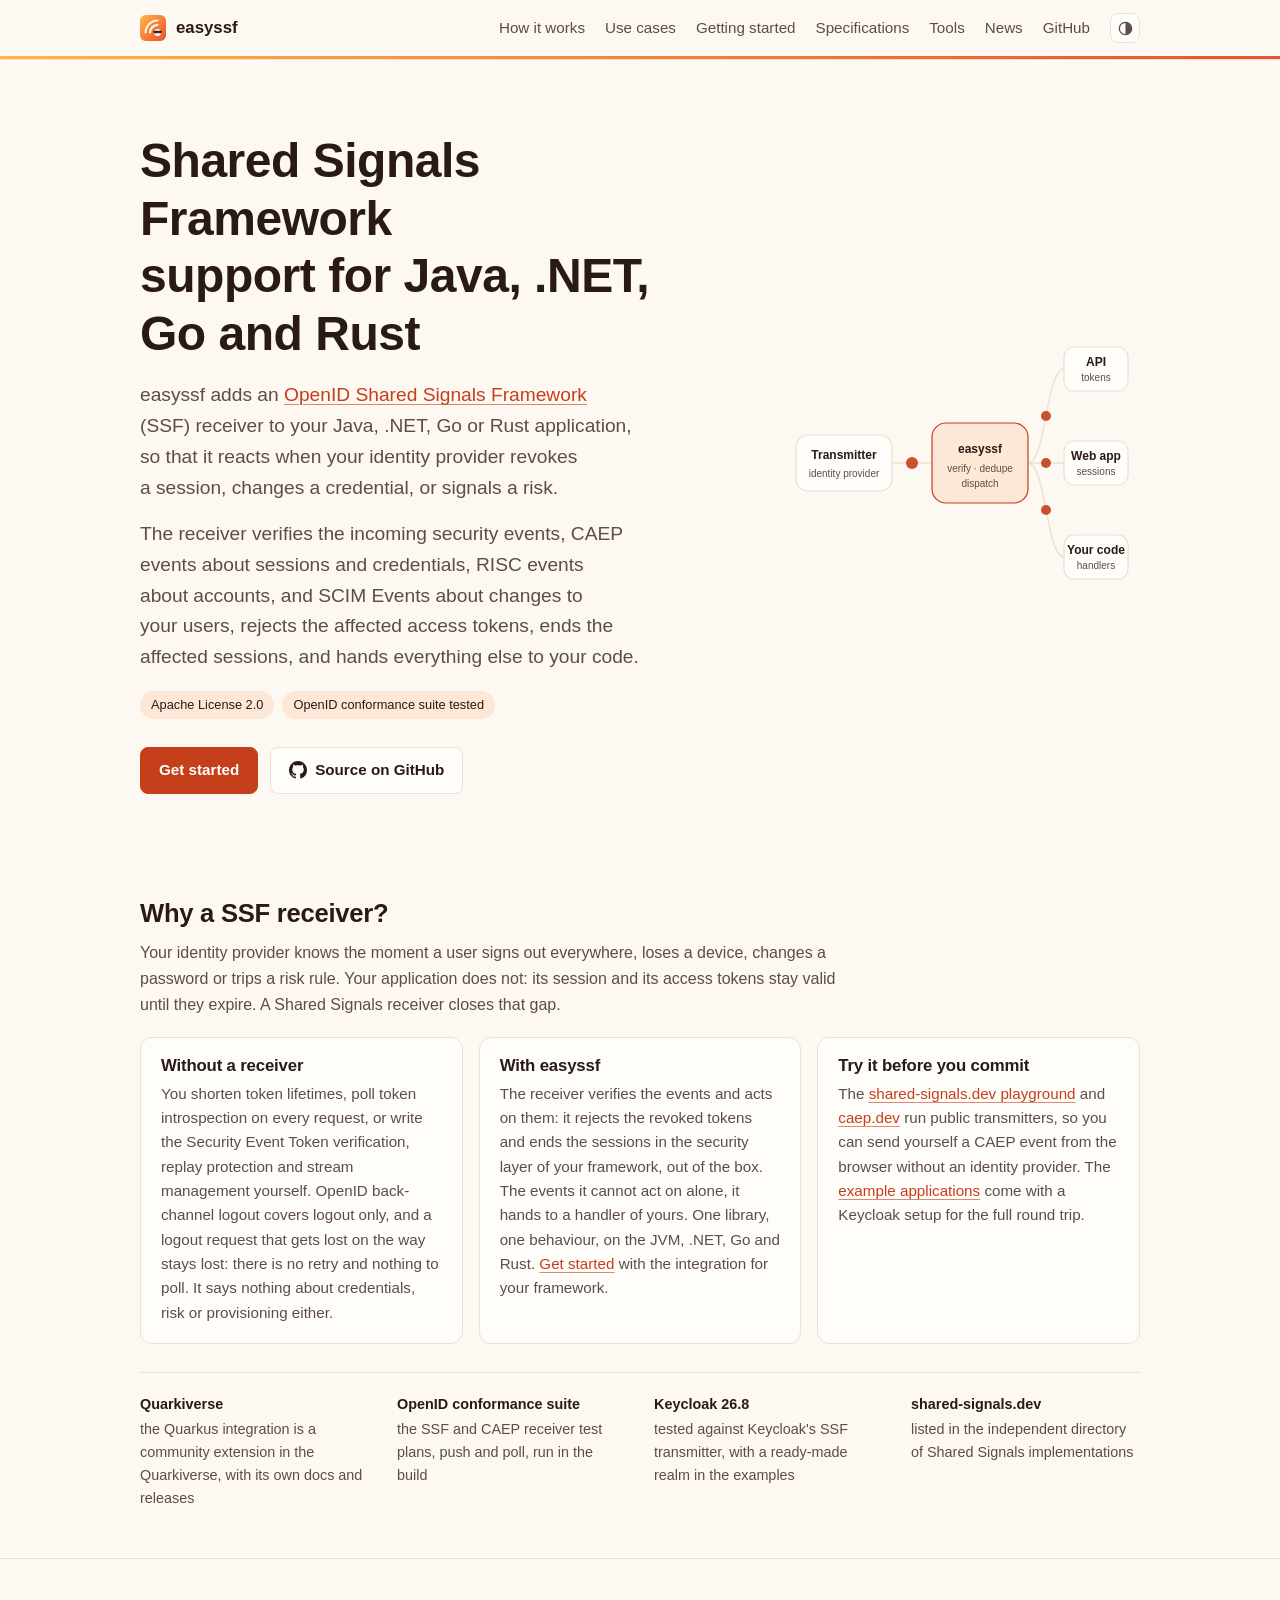
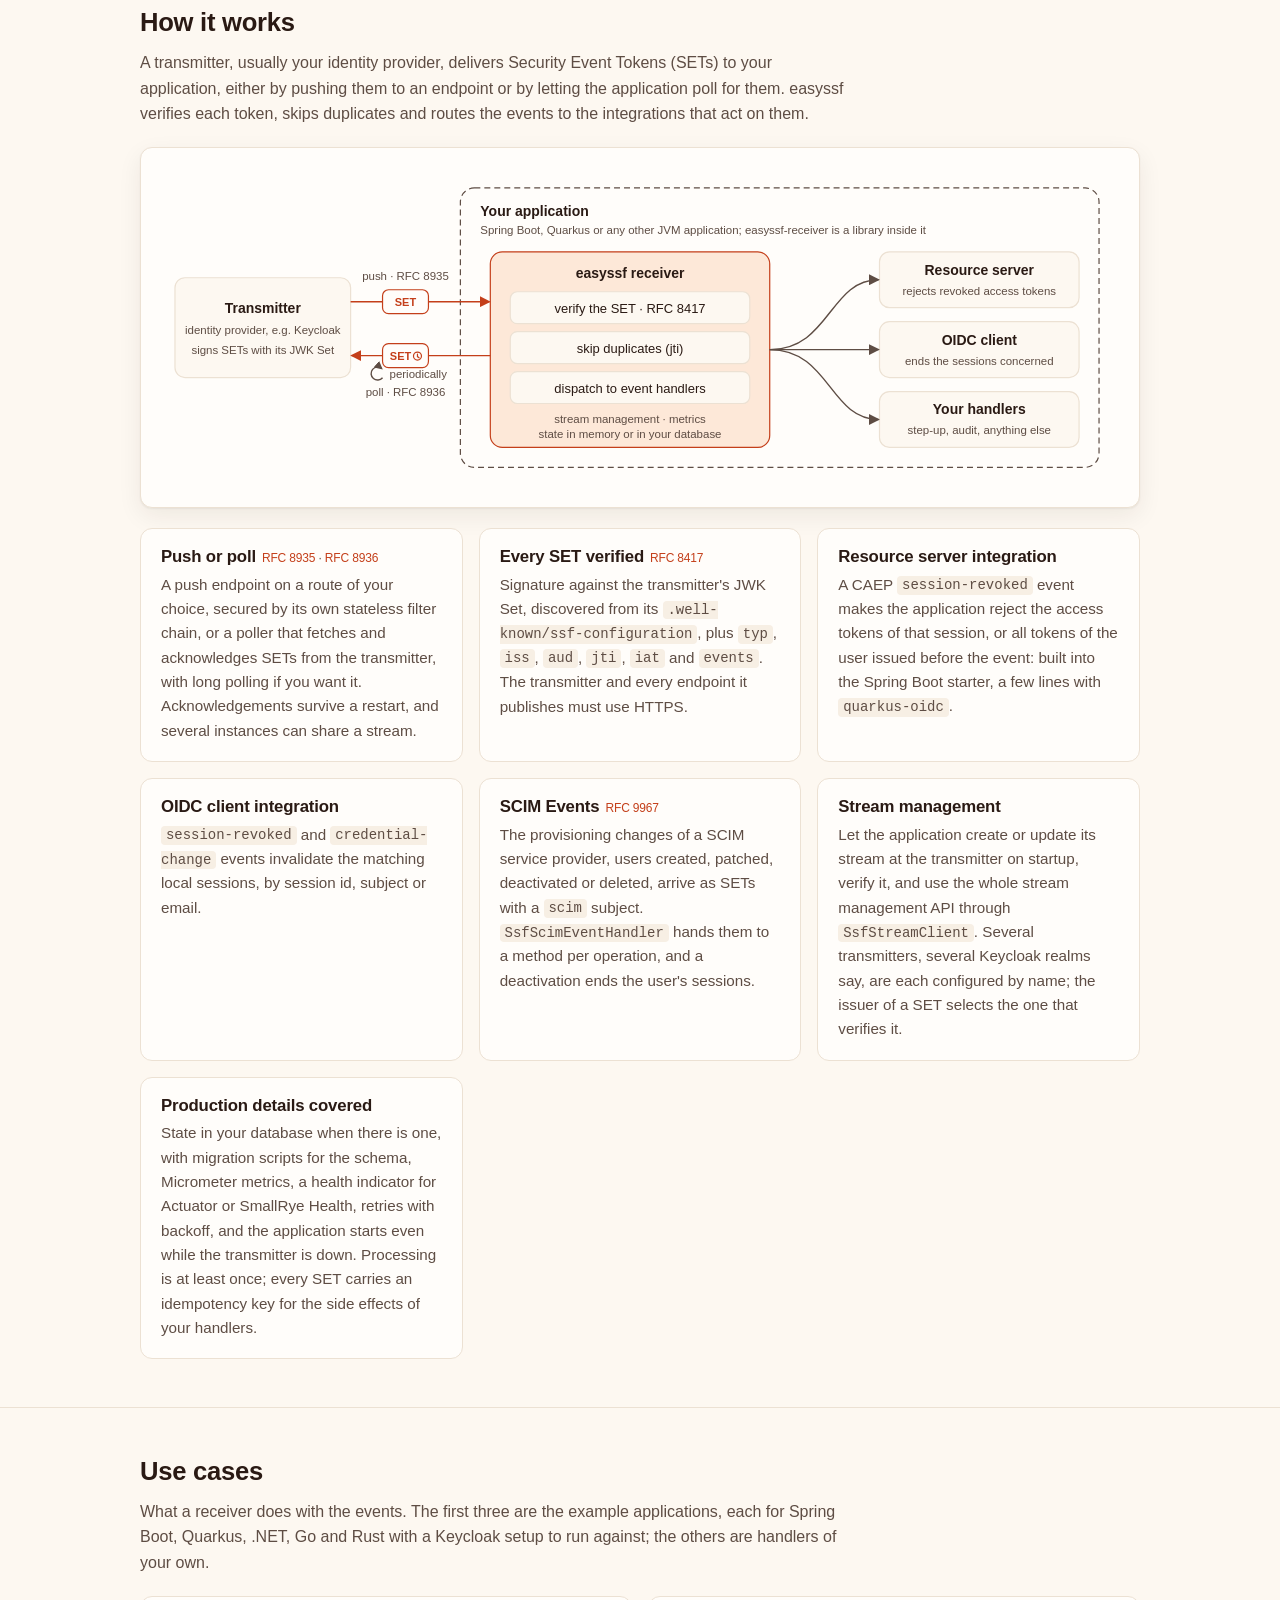
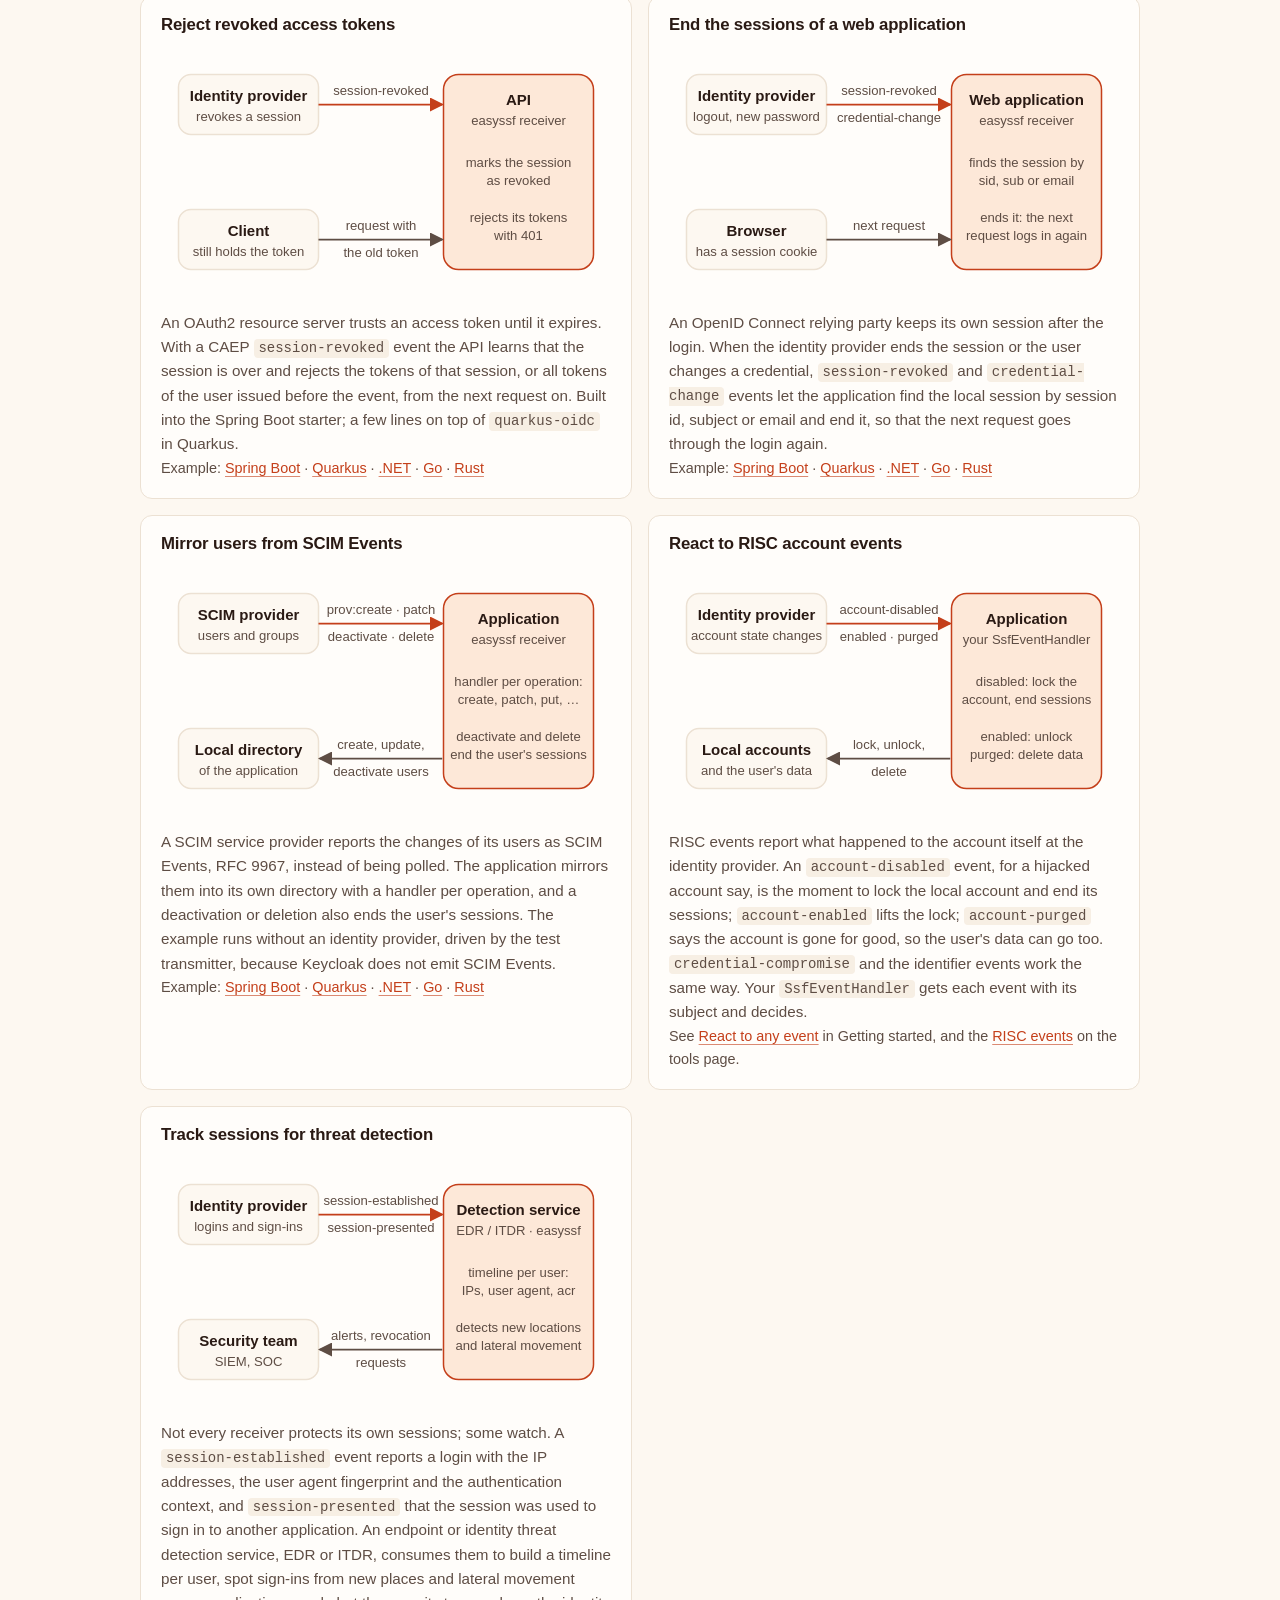
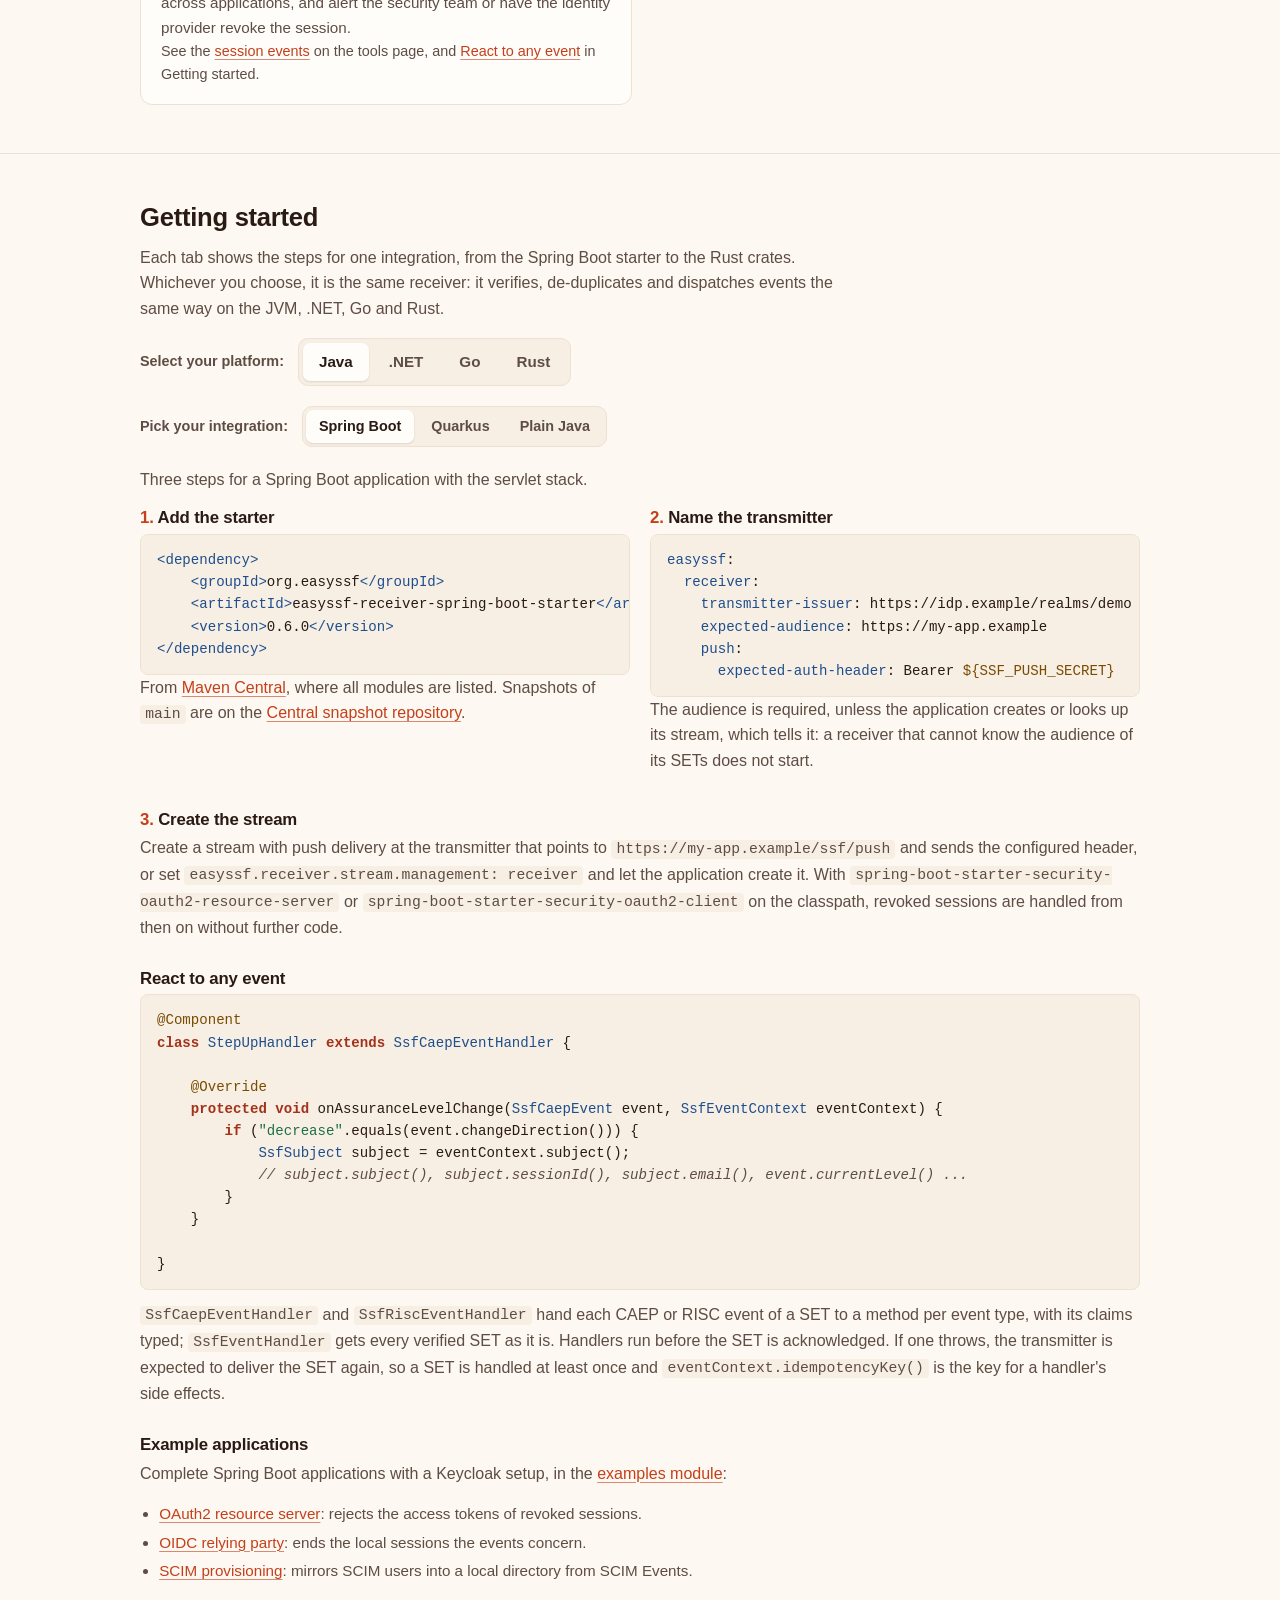
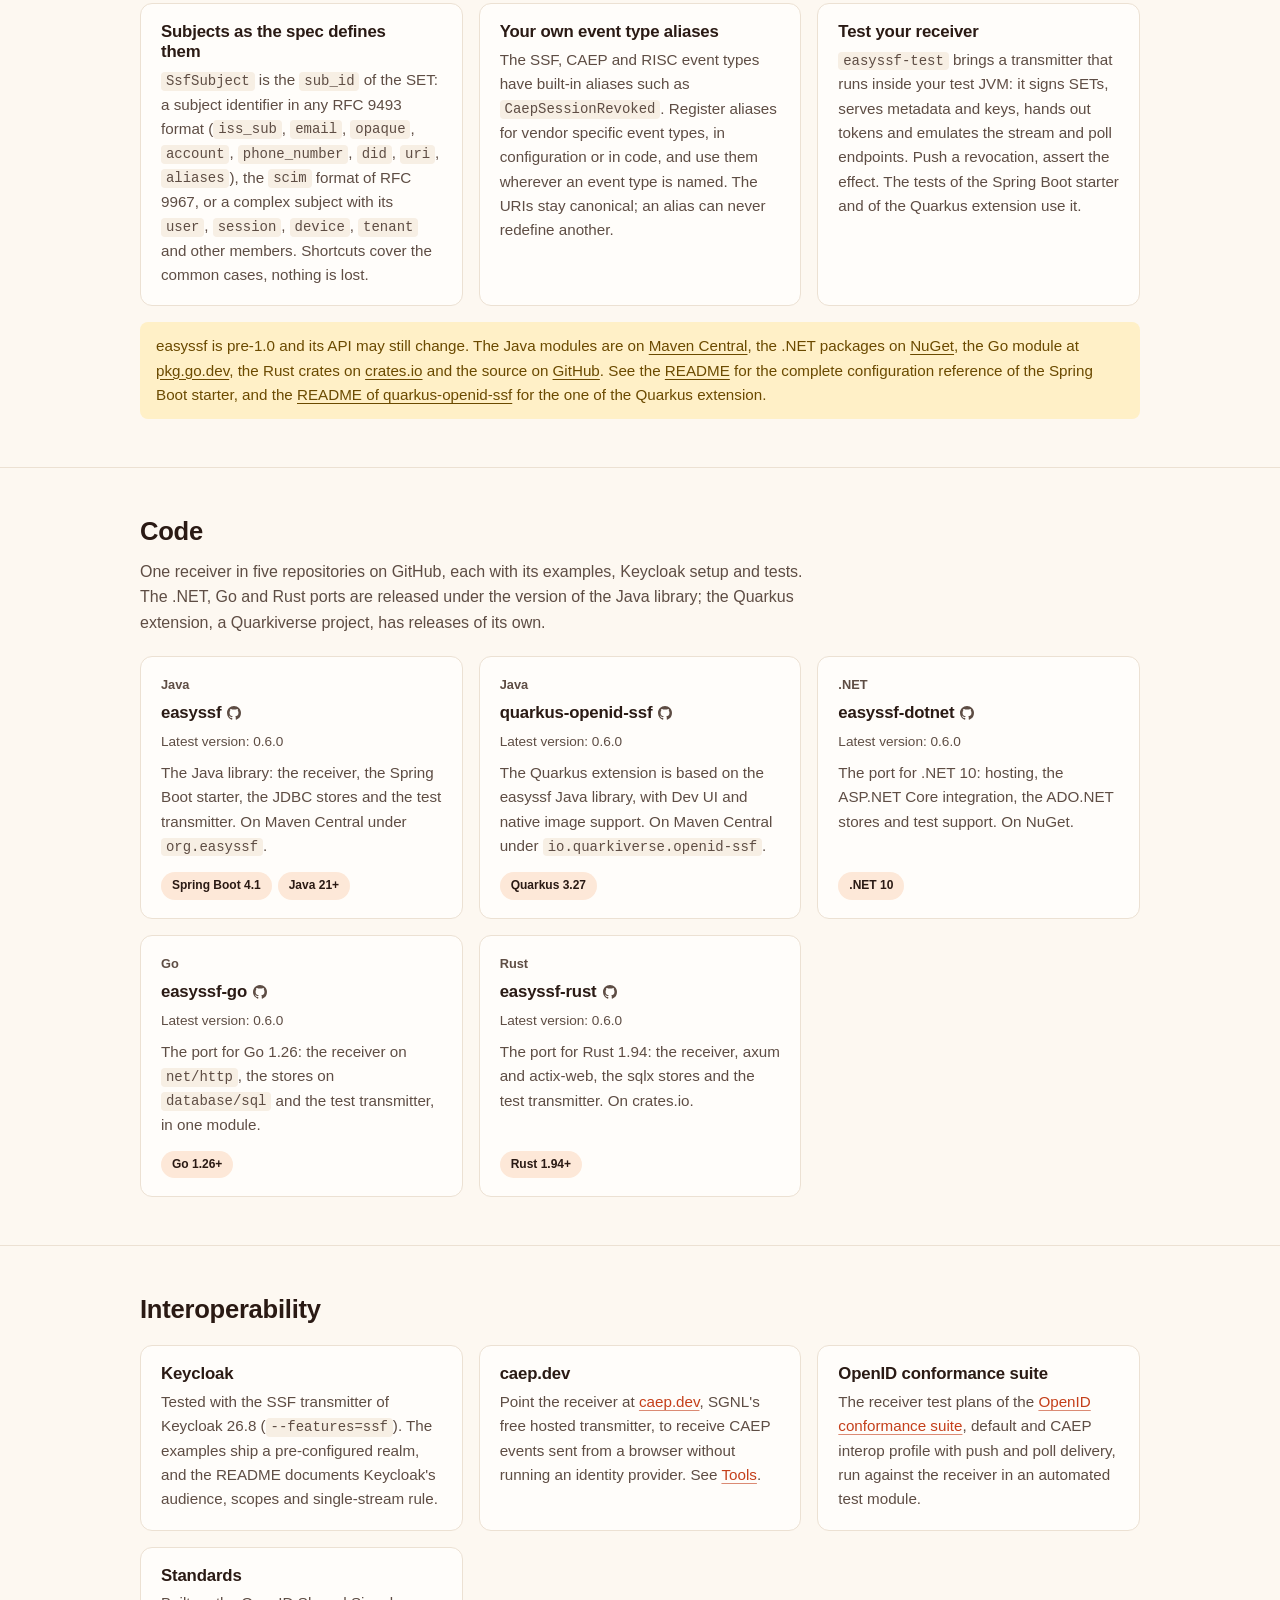
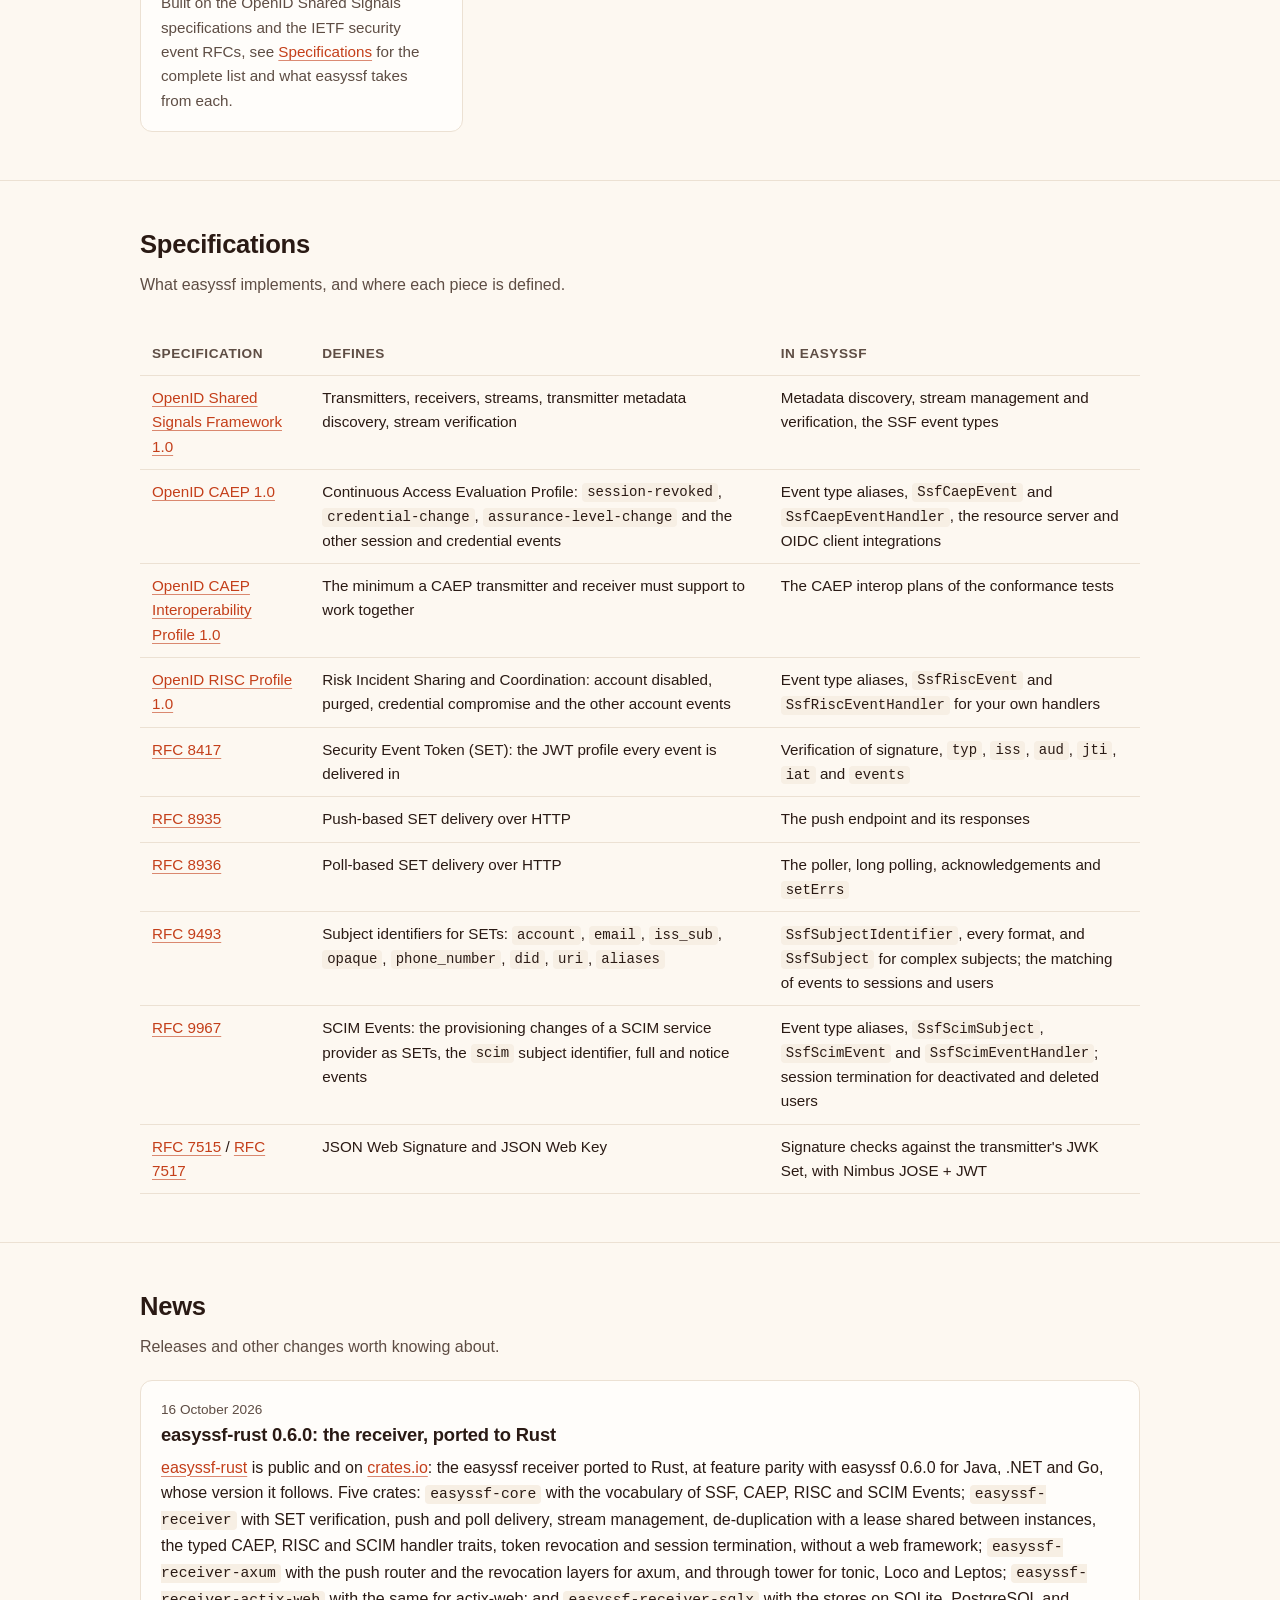
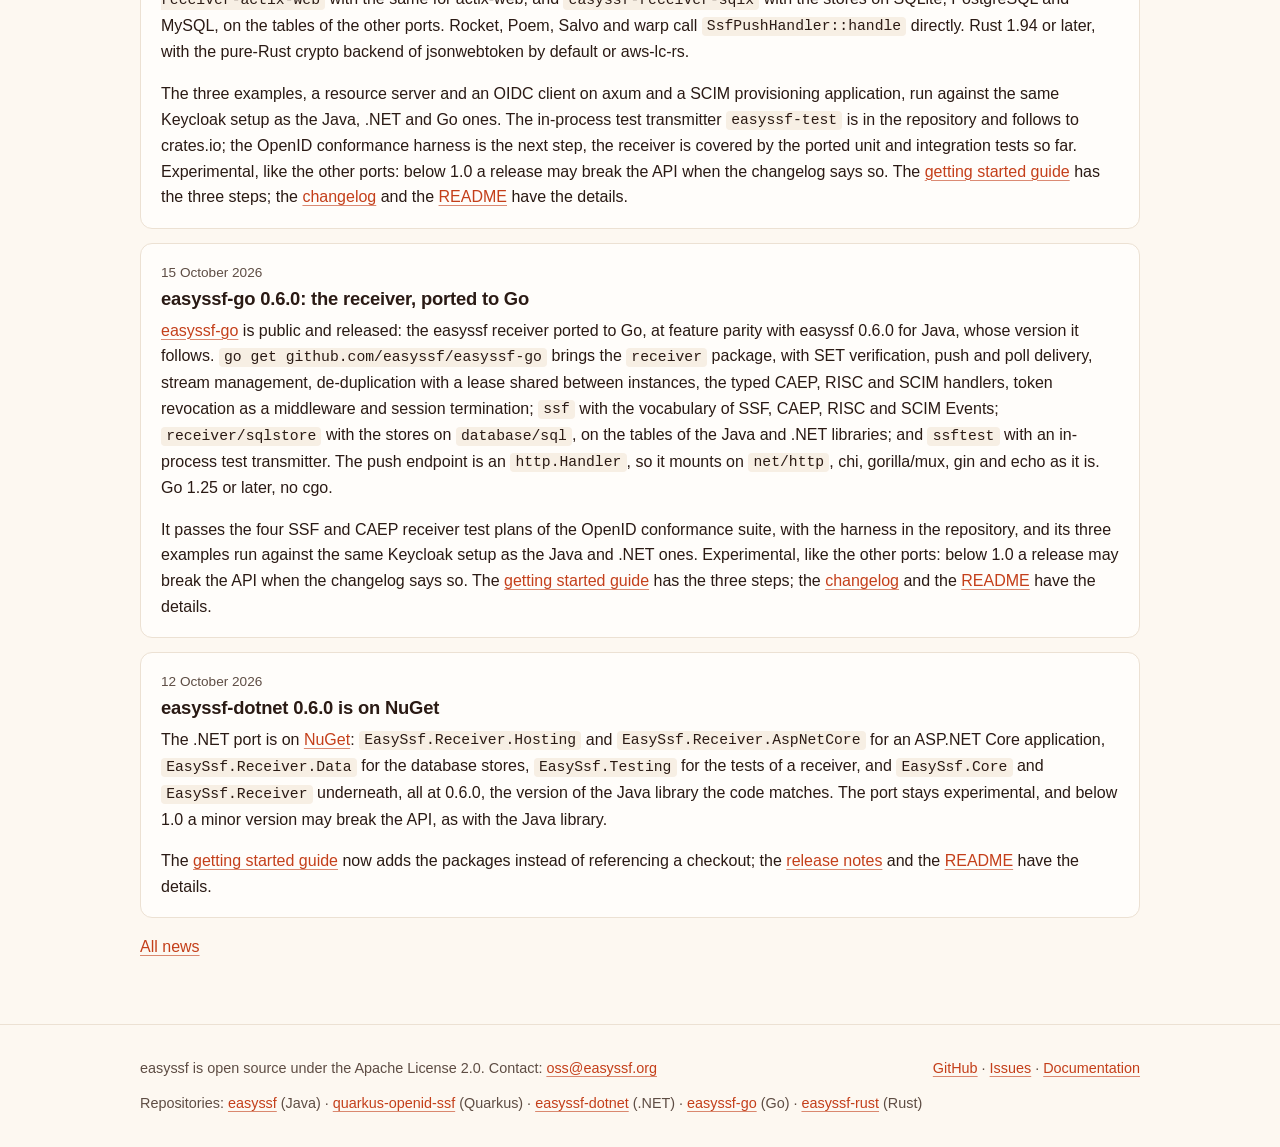
==== commit 45a7b62f: "Update website - Revise hero text - Replace module listing with repo listing  Signed-off-by: Thomas " ====
--- a/index.html
+++ b/index.html
@@ -92,21 +92,14 @@
 
 <div class="hero wrap">
 <div class="hero-text">
-  <h1>Shared Signals Framework<br>support for Java, .NET, Go and Rust</h1>
+  <h1>Shared Signals Framework<br>support for Java, .NET, Go&nbsp;and&nbsp;Rust</h1>
   <p class="lead">easyssf adds an <a href="https://openid.net/specs/openid-sharedsignals-framework-1_0.html">OpenID
     Shared Signals Framework</a> (SSF) receiver to your Java, .NET, Go or Rust application, so that it reacts when your identity
-    provider revokes a session, changes a credential, or signals a risk.<br>
-    The receiver verifies the incoming security events, CAEP events about sessions and credentials, RISC events about
+    provider revokes a session, changes a credential, or signals a risk.</p>
+  <p class="lead">The receiver verifies the incoming security events, CAEP events about sessions and credentials, RISC events about
     accounts, and SCIM Events about changes to your users, rejects the affected access tokens, ends the affected
     sessions, and hands everything else to your code.</p>
   <div class="badges">
-    <span class="badge">0.6.0 for Java, .NET, Go and Rust</span>
-    <span class="badge">Java 21+</span>
-    <span class="badge">Spring Boot 4.1</span>
-    <span class="badge">Quarkus 3.27</span>
-    <span class="badge">.NET 10</span>
-    <span class="badge">Go 1.25+</span>
-    <span class="badge">Rust 1.94+</span>
     <span class="badge">Apache License 2.0</span>
     <a class="badge" href="https://github.com/easyssf/easyssf/tree/main/easyssf-receiver-spring-boot-conformance-tests">OpenID conformance suite tested</a>
   </div>
@@ -167,7 +160,7 @@
 <section id="why">
   <div class="wrap">
     <h2>Why a SSF receiver?</h2>
-    <p class="muted" style="max-width:70ch">Your identity provider knows the moment a user signs out everywhere, loses
+    <p class="muted intro">Your identity provider knows the moment a user signs out everywhere, loses
       a device, changes a password or trips a risk rule. Your application does not: its session and its access tokens
       stay valid until they expire. A Shared Signals receiver closes that gap.</p>
     <div class="grid why">
@@ -210,7 +203,7 @@
 <section id="how">
   <div class="wrap">
     <h2>How it works</h2>
-    <p class="muted" style="max-width:70ch">A transmitter, usually your identity provider, delivers Security Event Tokens (SETs)
+    <p class="muted intro">A transmitter, usually your identity provider, delivers Security Event Tokens (SETs)
       to your application, either by pushing them to an endpoint or by letting the application poll for them.
       easyssf verifies each token, skips duplicates and routes the events to the integrations that act on them.</p>
 
@@ -335,7 +328,7 @@
 <section id="usecases">
   <div class="wrap">
     <h2>Use cases</h2>
-    <p class="muted" style="max-width:70ch">What a receiver does with the events. The first three are the example applications,
+    <p class="muted intro">What a receiver does with the events. The first three are the example applications,
       each for Spring Boot, Quarkus, .NET, Go and Rust with a Keycloak setup to run against; the others are handlers
       of your own.</p>
     <div class="grid usecases">
@@ -515,22 +508,28 @@
 <section id="start">
   <div class="wrap">
     <h2>Getting started</h2>
-    <p class="muted" style="max-width:70ch">Pick your platform below, and for Java the framework. Each tab shows the steps for one integration,
+    <p class="muted intro">Each tab shows the steps for one integration,
       from the Spring Boot starter to the Rust crates. Whichever you choose, it is the same receiver:
       it verifies, de-duplicates and dispatches events the same way on the JVM, .NET, Go and Rust.</p>
 
-    <div class="switch" role="tablist" aria-label="Platform">
+    <div class="switch-row">
+      <span class="switch-label" id="label-platform">Select your platform:</span>
+      <div class="switch" role="tablist" aria-labelledby="label-platform">
       <button type="button" role="tab" id="tab-java" aria-controls="start-java" aria-selected="true">Java</button>
       <button type="button" role="tab" id="tab-dotnet" aria-controls="start-dotnet" aria-selected="false" tabindex="-1">.NET</button>
       <button type="button" role="tab" id="tab-go" aria-controls="start-go" aria-selected="false" tabindex="-1">Go</button>
       <button type="button" role="tab" id="tab-rust" aria-controls="start-rust" aria-selected="false" tabindex="-1">Rust</button>
+      </div>
     </div>
 
     <div id="start-java" class="platform" role="tabpanel" aria-labelledby="tab-java">
-    <div class="switch sub" role="tablist" aria-label="Java framework">
+    <div class="switch-row sub">
+      <span class="switch-label" id="label-java-integration">Pick your integration:</span>
+      <div class="switch sub" role="tablist" aria-labelledby="label-java-integration">
       <button type="button" role="tab" id="tab-spring-boot" aria-controls="start-spring-boot" aria-selected="true">Spring Boot</button>
       <button type="button" role="tab" id="tab-quarkus" aria-controls="start-quarkus" aria-selected="false" tabindex="-1">Quarkus</button>
       <button type="button" role="tab" id="tab-plain" aria-controls="start-plain" aria-selected="false" tabindex="-1">Plain Java</button>
+      </div>
     </div>
 
     <div id="start-spring-boot" class="framework" role="tabpanel" aria-labelledby="tab-spring-boot">
@@ -981,38 +980,76 @@
       </div>
     </div>
 
-    <div class="note">easyssf is pre-1.0 and its API may still change. The modules are on
-      <a href="https://central.sonatype.com/namespace/org.easyssf">Maven Central</a> and the source on
-      <a href="https://github.com/easyssf/easyssf">GitHub</a>. See the <a href="https://github.com/easyssf/easyssf#readme">README</a> for the
+    <div class="note">easyssf is pre-1.0 and its API may still change. The Java modules are on
+      <a href="https://central.sonatype.com/namespace/org.easyssf">Maven Central</a>, the .NET packages on
+      <a href="https://www.nuget.org/profiles/easyssf">NuGet</a>, the Go module at
+      <a href="https://pkg.go.dev/github.com/easyssf/easyssf-go">pkg.go.dev</a>, the Rust crates on
+      <a href="https://crates.io/crates/easyssf-receiver">crates.io</a> and the source on
+      <a href="https://github.com/easyssf">GitHub</a>. See the <a href="https://github.com/easyssf/easyssf#readme">README</a> for the
       complete configuration reference of the Spring Boot starter, and the
       <a href="https://github.com/quarkiverse/quarkus-openid-ssf#readme">README of quarkus-openid-ssf</a> for the one
       of the Quarkus extension.</div>
   </div>
 </section>
 
-<section id="modules">
+<section id="code">
   <div class="wrap">
-    <h2>Modules</h2>
-    <p class="muted">Everything is published under the group id <code>org.easyssf</code>. The Quarkus extension is a
-      Quarkiverse project with its own coordinates; the .NET, Go and Rust ports have repositories of their own.</p>
-    <div class="table-wrap">
-    <table>
-      <thead><tr><th>Module</th><th>What it is</th><th>Depends on</th></tr></thead>
-      <tbody>
-        <tr><td><code>easyssf-core</code></td><td>The data structures of SSF shared by receivers and, later, transmitters: SETs, subjects, event types, stream configuration, transmitter metadata, and the typed SCIM Events of RFC 9967.</td><td>nothing</td></tr>
-        <tr><td><code>easyssf-receiver</code></td><td>The receiver, independent of any framework: SET verification, de-duplication, event handlers, push handling, polling, stream management, token revocation and session termination logic.</td><td>easyssf-core, Nimbus JOSE + JWT, SLF4J</td></tr>
-        <tr><td><code>easyssf-receiver-jdbc</code></td><td>The database-backed stores of the receiver, processed SETs, pending poll acknowledgements and revocations, independent of any framework: the SQL, the schema with its migration scripts and a small execution interface implemented over a <code>DataSource</code> or a framework's template.</td><td>easyssf-receiver</td></tr>
-        <tr><td><code>easyssf-receiver-spring-boot-starter</code></td><td>The receiver for Spring Boot 4.1 with Spring Security 7.1 on the servlet stack: configuration properties, auto-configuration, push endpoint, resource server and OIDC client integration.</td><td>easyssf-receiver, Spring Boot</td></tr>
-        <tr><td><code>easyssf-test</code></td><td>Test support: a transmitter on a loopback port that signs and delivers SETs, serves metadata and keys and emulates the stream and poll endpoints, for the tests of your receiver.</td><td>easyssf-core, Nimbus JOSE + JWT</td></tr>
-        <tr><td><code>easyssf-receiver-spring-boot-examples</code></td><td>An example resource server and OIDC client with a Keycloak setup, and a SCIM provisioning example that mirrors users from SCIM Events.</td><td></td></tr>
-        <tr><td><code>easyssf-test-conformance</code></td><td>Runs the OpenID conformance suite's SSF receiver test plans against a receiver under test, in any framework: the suite via Testcontainers, the scenarios the receiver plays, and the plan tests to extend.</td><td>easyssf-receiver, Testcontainers, JUnit</td></tr>
-        <tr><td><code>easyssf-receiver-spring-boot-conformance-tests</code></td><td>The Spring Boot receiver under test and the four plan tests for it.</td><td></td></tr>
-        <tr><td><a href="https://github.com/quarkiverse/quarkus-openid-ssf"><code>quarkus-openid-ssf-receiver</code></a></td><td>The receiver for Quarkus 3.27, group id <code>io.quarkiverse.openid-ssf</code>: configuration, CDI wiring, the Vert.x push route, the poll scheduler, token providers, Micrometer, SmallRye Health, JDBC, Dev UI and native image support. Its examples and conformance tests live in the same repository.</td><td>easyssf-receiver, easyssf-receiver-jdbc, Quarkus</td></tr>
-        <tr><td><a href="https://github.com/easyssf/easyssf-dotnet"><code>easyssf-dotnet</code></a></td><td>The receiver for .NET 10, a port of the library with the same tests, tables and Keycloak setup: <code>EasySsf.Core</code>, <code>EasySsf.Receiver</code>, <code>EasySsf.Receiver.Hosting</code> for any <code>Microsoft.Extensions.Hosting</code> application, <code>EasySsf.Receiver.AspNetCore</code> with the push endpoint and the JwtBearer and cookie revocation hooks, <code>EasySsf.Receiver.Data</code> with the stores on ADO.NET, and <code>EasySsf.Testing</code> for the tests of your receiver; on NuGet under the version of the Java library.</td><td>Microsoft.IdentityModel.JsonWebTokens, Microsoft.Extensions.*</td></tr>
-        <tr><td><a href="https://github.com/easyssf/easyssf-go"><code>easyssf-go</code></a></td><td>The receiver for Go 1.25, a port of the library with the same tests, tables and Keycloak setup, as the module <code>github.com/easyssf/easyssf-go</code>: <code>ssf</code> with the vocabulary and the typed CAEP, RISC and SCIM events, <code>receiver</code> with the push handler on <code>net/http</code>, the poller, stream management and the revocation middleware, <code>receiver/sqlstore</code> with the stores on <code>database/sql</code>, and <code>ssftest</code> for the tests of your receiver; versioned with the Java library.</td><td>go-jose, the standard library</td></tr>
-        <tr><td><a href="https://github.com/easyssf/easyssf-rust"><code>easyssf-rust</code></a></td><td>The receiver for Rust 1.94, a port of the library with the same tables and Keycloak setup, on crates.io under the version of the Java library: <code>easyssf-core</code> with the vocabulary and the typed CAEP, RISC and SCIM events, <code>easyssf-receiver</code> with verification, push and poll, stream management, the handler traits and revocation, <code>easyssf-receiver-axum</code> and <code>easyssf-receiver-actix-web</code> with the push endpoint and the revocation layers of the two frameworks, and <code>easyssf-receiver-sqlx</code> with the stores on SQLite, PostgreSQL and MySQL; <code>easyssf-test</code>, the test transmitter, in the repository.</td><td>jsonwebtoken, serde, tokio, reqwest</td></tr>
-      </tbody>
-    </table>
+    <h2>Code</h2>
+    <p class="muted intro">One receiver in five repositories on GitHub, each with its examples, Keycloak setup and tests. The&nbsp;.NET, Go
+      and Rust ports are released under the version of the Java library; the Quarkus extension, a Quarkiverse project,
+      has releases of its own.</p>
+    <div class="grid repos">
+      <div class="card repo">
+        <span class="platform">Java</span>
+        <h3 id="repo-easyssf"><a href="https://github.com/easyssf/easyssf">easyssf <svg width="14" height="14" viewBox="0 0 16 16" aria-hidden="true"><path fill="currentColor" d="M8 0C3.58 0 0 3.58 0 8c0 3.54 2.29 6.53 5.47 7.59.4.07.55-.17.55-.38 0-.19-.01-.82-.01-1.49-2.01.37-2.53-.49-2.69-.94-.09-.23-.48-.94-.82-1.13-.28-.15-.68-.52-.01-.53.63-.01 1.08.58 1.23.82.72 1.21 1.87.87 2.33.66.07-.52.28-.87.51-1.07-1.78-.2-3.64-.89-3.64-3.95 0-.87.31-1.59.82-2.15-.08-.2-.36-1.02.08-2.12 0 0 .67-.21 2.2.82.64-.18 1.32-.27 2-.27.68 0 1.36.09 2 .27 1.53-1.04 2.2-.82 2.2-.82.44 1.1.16 1.92.08 2.12.51.56.82 1.27.82 2.15 0 3.07-1.87 3.75-3.65 3.95.29.25.54.73.54 1.48 0 1.07-.01 1.93-.01 2.2 0 .21.15.46.55.38A8.01 8.01 0 0 0 16 8c0-4.42-3.58-8-8-8z"/></svg></a></h3>
+        <p class="version">Latest version: 0.6.0</p>
+        <p>The Java library: the receiver, the Spring Boot starter, the JDBC stores and the test transmitter.
+          On Maven Central under <code>org.easyssf</code>.</p>
+        <div class="badges">
+          <span class="badge">Spring Boot 4.1</span>
+          <span class="badge">Java 21+</span>
+        </div>
+      </div>
+      <div class="card repo">
+        <span class="platform">Java</span>
+        <h3 id="repo-quarkus-openid-ssf"><a href="https://github.com/quarkiverse/quarkus-openid-ssf">quarkus-openid-ssf <svg width="14" height="14" viewBox="0 0 16 16" aria-hidden="true"><path fill="currentColor" d="M8 0C3.58 0 0 3.58 0 8c0 3.54 2.29 6.53 5.47 7.59.4.07.55-.17.55-.38 0-.19-.01-.82-.01-1.49-2.01.37-2.53-.49-2.69-.94-.09-.23-.48-.94-.82-1.13-.28-.15-.68-.52-.01-.53.63-.01 1.08.58 1.23.82.72 1.21 1.87.87 2.33.66.07-.52.28-.87.51-1.07-1.78-.2-3.64-.89-3.64-3.95 0-.87.31-1.59.82-2.15-.08-.2-.36-1.02.08-2.12 0 0 .67-.21 2.2.82.64-.18 1.32-.27 2-.27.68 0 1.36.09 2 .27 1.53-1.04 2.2-.82 2.2-.82.44 1.1.16 1.92.08 2.12.51.56.82 1.27.82 2.15 0 3.07-1.87 3.75-3.65 3.95.29.25.54.73.54 1.48 0 1.07-.01 1.93-.01 2.2 0 .21.15.46.55.38A8.01 8.01 0 0 0 16 8c0-4.42-3.58-8-8-8z"/></svg></a></h3>
+        <p class="version">Latest version: 0.6.0</p>
+        <p>The Quarkus extension is based on the easyssf Java library, with Dev UI and native image support. On Maven Central under
+          <code>io.quarkiverse.openid-ssf</code>.</p>
+        <div class="badges">
+          <span class="badge">Quarkus 3.27</span>
+        </div>
+      </div>
+      <div class="card repo">
+        <span class="platform">.NET</span>
+        <h3 id="repo-easyssf-dotnet"><a href="https://github.com/easyssf/easyssf-dotnet">easyssf-dotnet <svg width="14" height="14" viewBox="0 0 16 16" aria-hidden="true"><path fill="currentColor" d="M8 0C3.58 0 0 3.58 0 8c0 3.54 2.29 6.53 5.47 7.59.4.07.55-.17.55-.38 0-.19-.01-.82-.01-1.49-2.01.37-2.53-.49-2.69-.94-.09-.23-.48-.94-.82-1.13-.28-.15-.68-.52-.01-.53.63-.01 1.08.58 1.23.82.72 1.21 1.87.87 2.33.66.07-.52.28-.87.51-1.07-1.78-.2-3.64-.89-3.64-3.95 0-.87.31-1.59.82-2.15-.08-.2-.36-1.02.08-2.12 0 0 .67-.21 2.2.82.64-.18 1.32-.27 2-.27.68 0 1.36.09 2 .27 1.53-1.04 2.2-.82 2.2-.82.44 1.1.16 1.92.08 2.12.51.56.82 1.27.82 2.15 0 3.07-1.87 3.75-3.65 3.95.29.25.54.73.54 1.48 0 1.07-.01 1.93-.01 2.2 0 .21.15.46.55.38A8.01 8.01 0 0 0 16 8c0-4.42-3.58-8-8-8z"/></svg></a></h3>
+        <p class="version">Latest version: 0.6.0</p>
+        <p>The port for .NET 10: hosting, the ASP.NET Core integration, the ADO.NET stores and test support.
+          On NuGet.</p>
+        <div class="badges">
+          <span class="badge">.NET 10</span>
+        </div>
+      </div>
+      <div class="card repo">
+        <span class="platform">Go</span>
+        <h3 id="repo-easyssf-go"><a href="https://github.com/easyssf/easyssf-go">easyssf-go <svg width="14" height="14" viewBox="0 0 16 16" aria-hidden="true"><path fill="currentColor" d="M8 0C3.58 0 0 3.58 0 8c0 3.54 2.29 6.53 5.47 7.59.4.07.55-.17.55-.38 0-.19-.01-.82-.01-1.49-2.01.37-2.53-.49-2.69-.94-.09-.23-.48-.94-.82-1.13-.28-.15-.68-.52-.01-.53.63-.01 1.08.58 1.23.82.72 1.21 1.87.87 2.33.66.07-.52.28-.87.51-1.07-1.78-.2-3.64-.89-3.64-3.95 0-.87.31-1.59.82-2.15-.08-.2-.36-1.02.08-2.12 0 0 .67-.21 2.2.82.64-.18 1.32-.27 2-.27.68 0 1.36.09 2 .27 1.53-1.04 2.2-.82 2.2-.82.44 1.1.16 1.92.08 2.12.51.56.82 1.27.82 2.15 0 3.07-1.87 3.75-3.65 3.95.29.25.54.73.54 1.48 0 1.07-.01 1.93-.01 2.2 0 .21.15.46.55.38A8.01 8.01 0 0 0 16 8c0-4.42-3.58-8-8-8z"/></svg></a></h3>
+        <p class="version">Latest version: 0.6.0</p>
+        <p>The port for Go 1.26: the receiver on <code>net/http</code>, the stores on <code>database/sql</code> and
+          the test transmitter, in one module.</p>
+        <div class="badges">
+          <span class="badge">Go 1.26+</span>
+        </div>
+      </div>
+      <div class="card repo">
+        <span class="platform">Rust</span>
+        <h3 id="repo-easyssf-rust"><a href="https://github.com/easyssf/easyssf-rust">easyssf-rust <svg width="14" height="14" viewBox="0 0 16 16" aria-hidden="true"><path fill="currentColor" d="M8 0C3.58 0 0 3.58 0 8c0 3.54 2.29 6.53 5.47 7.59.4.07.55-.17.55-.38 0-.19-.01-.82-.01-1.49-2.01.37-2.53-.49-2.69-.94-.09-.23-.48-.94-.82-1.13-.28-.15-.68-.52-.01-.53.63-.01 1.08.58 1.23.82.72 1.21 1.87.87 2.33.66.07-.52.28-.87.51-1.07-1.78-.2-3.64-.89-3.64-3.95 0-.87.31-1.59.82-2.15-.08-.2-.36-1.02.08-2.12 0 0 .67-.21 2.2.82.64-.18 1.32-.27 2-.27.68 0 1.36.09 2 .27 1.53-1.04 2.2-.82 2.2-.82.44 1.1.16 1.92.08 2.12.51.56.82 1.27.82 2.15 0 3.07-1.87 3.75-3.65 3.95.29.25.54.73.54 1.48 0 1.07-.01 1.93-.01 2.2 0 .21.15.46.55.38A8.01 8.01 0 0 0 16 8c0-4.42-3.58-8-8-8z"/></svg></a></h3>
+        <p class="version">Latest version: 0.6.0</p>
+        <p>The port for Rust 1.94: the receiver, axum and actix-web, the sqlx stores and the test transmitter.
+          On crates.io.</p>
+        <div class="badges">
+          <span class="badge">Rust 1.94+</span>
+        </div>
+      </div>
     </div>
   </div>
 </section>
@@ -1048,7 +1085,7 @@
 <section id="specs">
   <div class="wrap">
     <h2>Specifications</h2>
-    <p class="muted" style="max-width:70ch">What easyssf implements, and where each piece is defined.</p>
+    <p class="muted intro">What easyssf implements, and where each piece is defined.</p>
     <div class="table-wrap">
     <table class="specs">
       <thead><tr><th>Specification</th><th>Defines</th><th>In easyssf</th></tr></thead>
@@ -1130,6 +1167,13 @@
       <a href="https://github.com/easyssf/easyssf/issues">Issues</a> ·
       <a href="https://github.com/easyssf/easyssf#readme">Documentation</a>
     </span>
+    <span class="repos">Repositories:
+      <a href="https://github.com/easyssf/easyssf">easyssf</a> (Java) ·
+      <a href="https://github.com/quarkiverse/quarkus-openid-ssf">quarkus-openid-ssf</a> (Quarkus) ·
+      <a href="https://github.com/easyssf/easyssf-dotnet">easyssf-dotnet</a> (.NET) ·
+      <a href="https://github.com/easyssf/easyssf-go">easyssf-go</a> (Go) ·
+      <a href="https://github.com/easyssf/easyssf-rust">easyssf-rust</a> (Rust)
+    </span>
   </div>
 </footer>
 
--- a/site.css
+++ b/site.css
@@ -114,6 +114,8 @@
 h3 { font-size: 1.05rem; margin-bottom: .35rem; }
 p { margin: 0 0 1rem; }
 .muted { color: var(--fg-muted); }
+/* intro paragraphs of sections: a readable measure, and no lone short word at the end of the last line */
+.intro { max-width: 80ch; text-wrap: pretty; }
 .wrap { max-width: 1040px; margin: 0 auto; padding-inline: 20px; }
 /* wide screens: a wider column for the diagram, tables, code and the tools; prose keeps its measure
    through the max-width in ch of the paragraphs, and from 1800px the type grows a step */
@@ -200,7 +202,8 @@
   .hero-art .ring:nth-child(3) { display: none; }
 }
 .hero h1 { font-size: clamp(2rem, 5vw, 3rem); max-width: 26ch; }
-.hero .lead { font-size: 1.2rem; max-width: 60ch; color: var(--fg-muted); margin-top: 18px; }
+.hero .lead { font-size: 1.2rem; max-width: 60ch; color: var(--fg-muted); margin-top: 18px; text-wrap: balance; }
+.hero .lead + .lead { margin-top: 12px; }
 .badges { display: flex; flex-wrap: wrap; gap: 8px; margin-top: 18px; }
 .badge { font-size: .8rem; padding: 3px 10px; border-radius: 999px; background: var(--accent-soft); color: var(--fg); border: 1px solid transparent; }
 a.badge:hover { text-decoration: none; border-color: var(--accent); }
@@ -277,6 +280,21 @@
 .card p { margin: 0; color: var(--fg-muted); font-size: .95rem; }
 .card .rfc { display: inline-block; font-size: .75rem; color: var(--fg-muted); margin-left: 6px; font-weight: 400; }
 
+/* code: one card per repository */
+.grid.repos { grid-template-columns: repeat(auto-fit, minmax(min(300px, 100%), 1fr)); }
+@media (min-width: 1800px) { .grid.repos { grid-template-columns: repeat(5, 1fr); } }
+.card.repo { display: flex; flex-direction: column; gap: 8px; }
+.card.repo code { overflow-wrap: anywhere; }
+.card.repo .platform { font-size: .8rem; font-weight: 600; color: var(--fg-muted); }
+.card.repo h3 { margin: 0; }
+.card.repo h3 a { color: inherit; display: inline-flex; align-items: center; gap: 6px; }
+.card.repo h3 a:hover { color: var(--accent); text-decoration: none; }
+.card.repo h3 svg { width: 14px; height: 14px; flex: none; color: var(--fg-muted); }
+.card.repo h3 a:hover svg { color: var(--accent); }
+.card.repo .version { font-size: .85rem; }
+.card.repo .badges { margin-top: auto; padding-top: 6px; gap: 6px; }
+.card.repo .badge { font-size: .75rem; font-weight: 600; }
+
 .two { display: grid; gap: 20px; grid-template-columns: 1fr 1fr; margin-top: 20px; }
 @media (max-width: 760px) { .two { grid-template-columns: 1fr; } }
 .step { counter-increment: step; }
@@ -295,6 +313,7 @@
 
 footer { border-top: 1px solid var(--line); padding-block: 32px; color: var(--fg-muted); font-size: .9rem; }
 footer .wrap { display: flex; flex-wrap: wrap; gap: 12px 28px; justify-content: space-between; }
+footer .repos { flex-basis: 100%; }
 
 /* news */
 .news-list { display: grid; gap: 14px; margin-top: 20px; }
@@ -324,6 +343,10 @@
 .switch [role="tab"]:focus-visible { outline: 2px solid var(--accent); outline-offset: 2px; }
 .switch.sub { margin: 0 0 20px; padding: 3px; }
 .switch.sub [role="tab"] { padding: 5px 13px; font-size: .9rem; }
+.switch-row { display: flex; flex-wrap: wrap; align-items: center; gap: 10px 14px; margin: 4px 0 20px; }
+.switch-row.sub { margin: 0 0 20px; }
+.switch-row .switch { margin: 0; }
+.switch-label { font-size: .9rem; font-weight: 600; color: var(--fg-muted); }
 .framework > .muted:first-child { margin-bottom: 0; }
 .framework .two { margin-top: 16px; }
 .examples { margin: 0; padding-left: 1.2rem; color: var(--fg-muted); font-size: .95rem; }
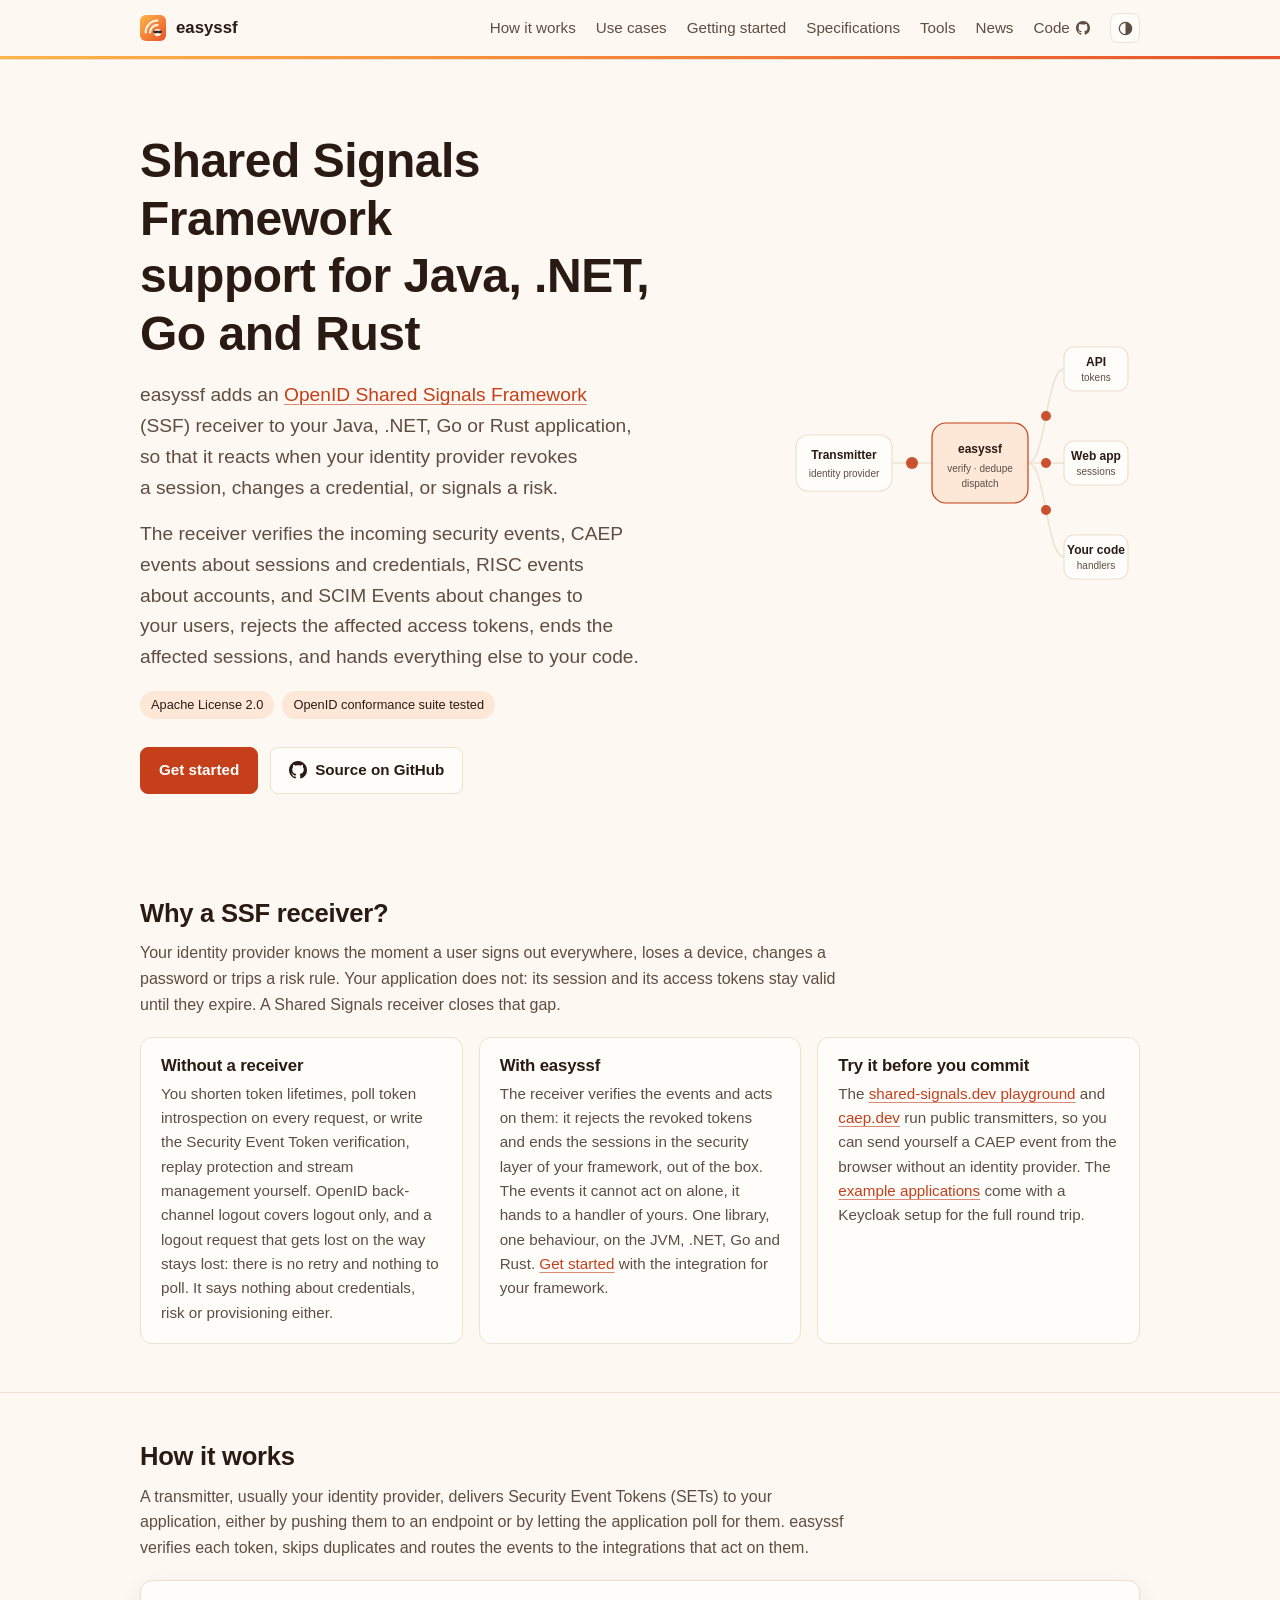
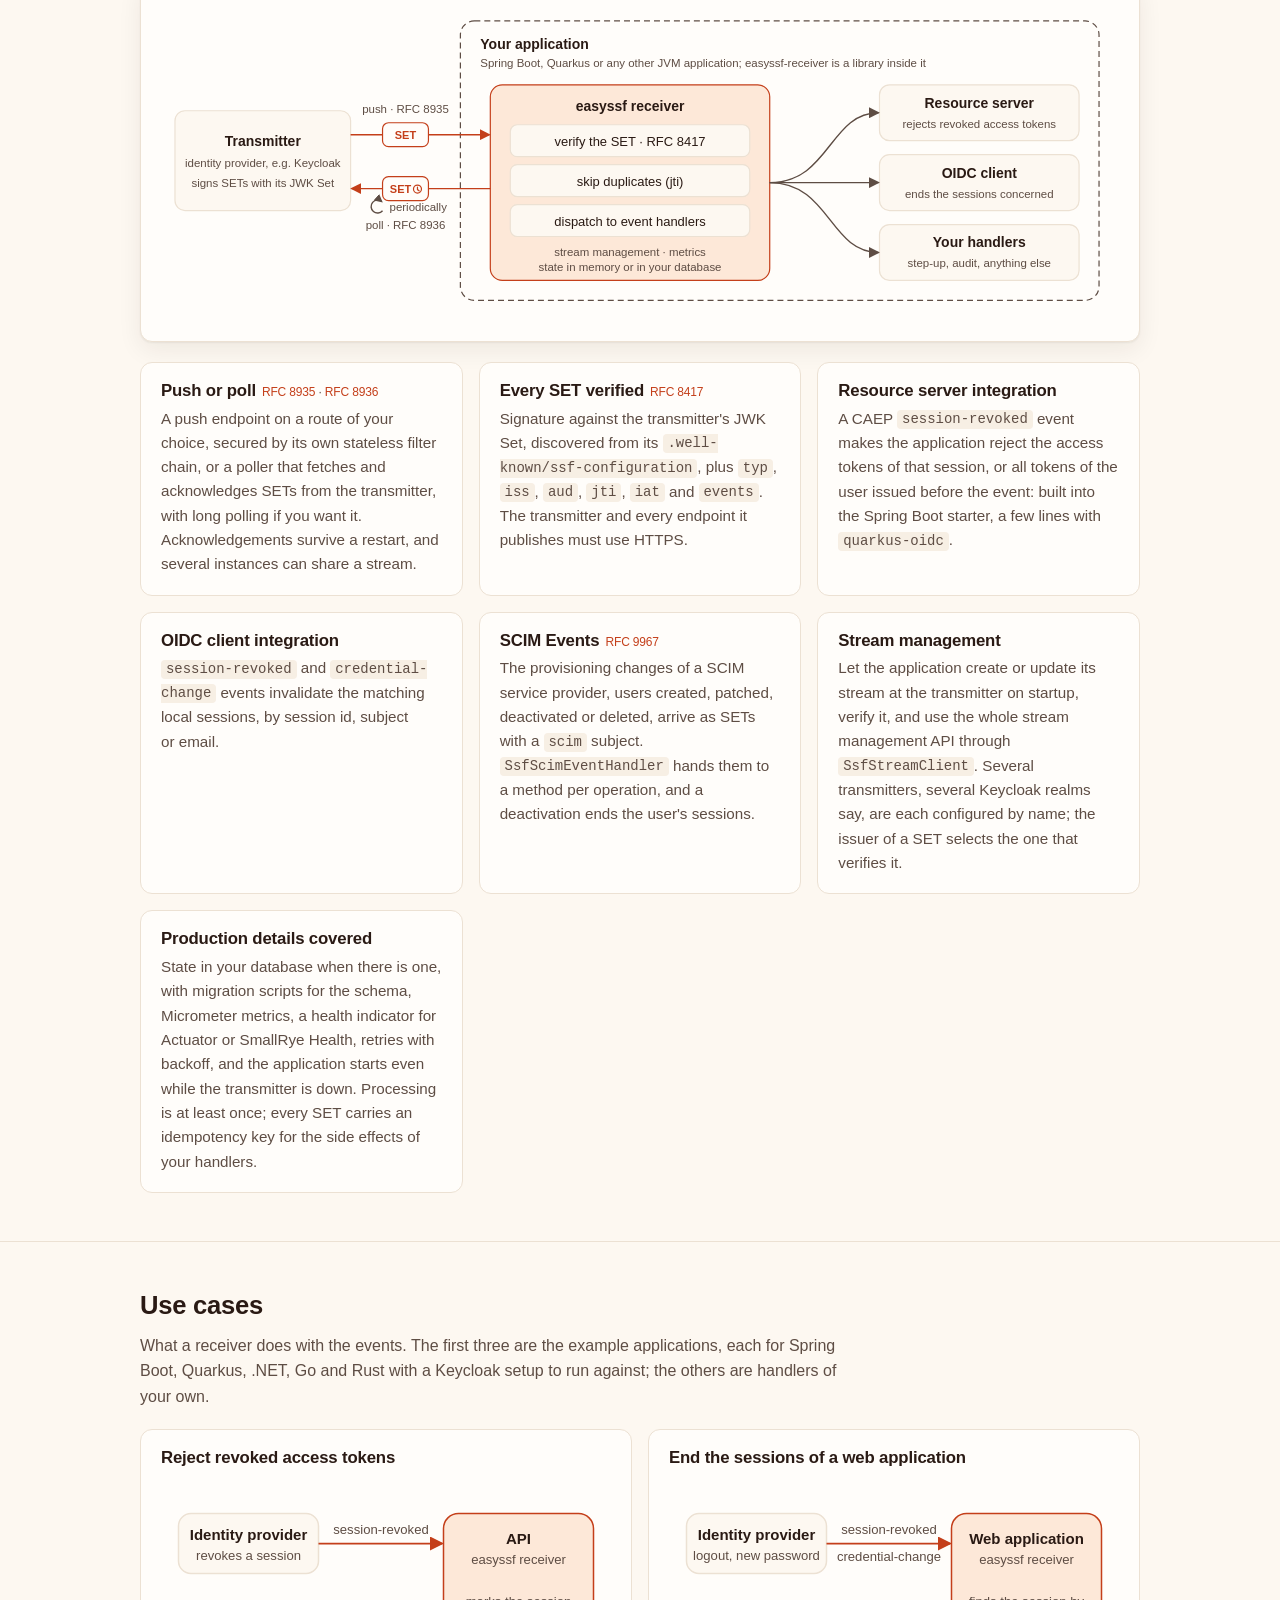
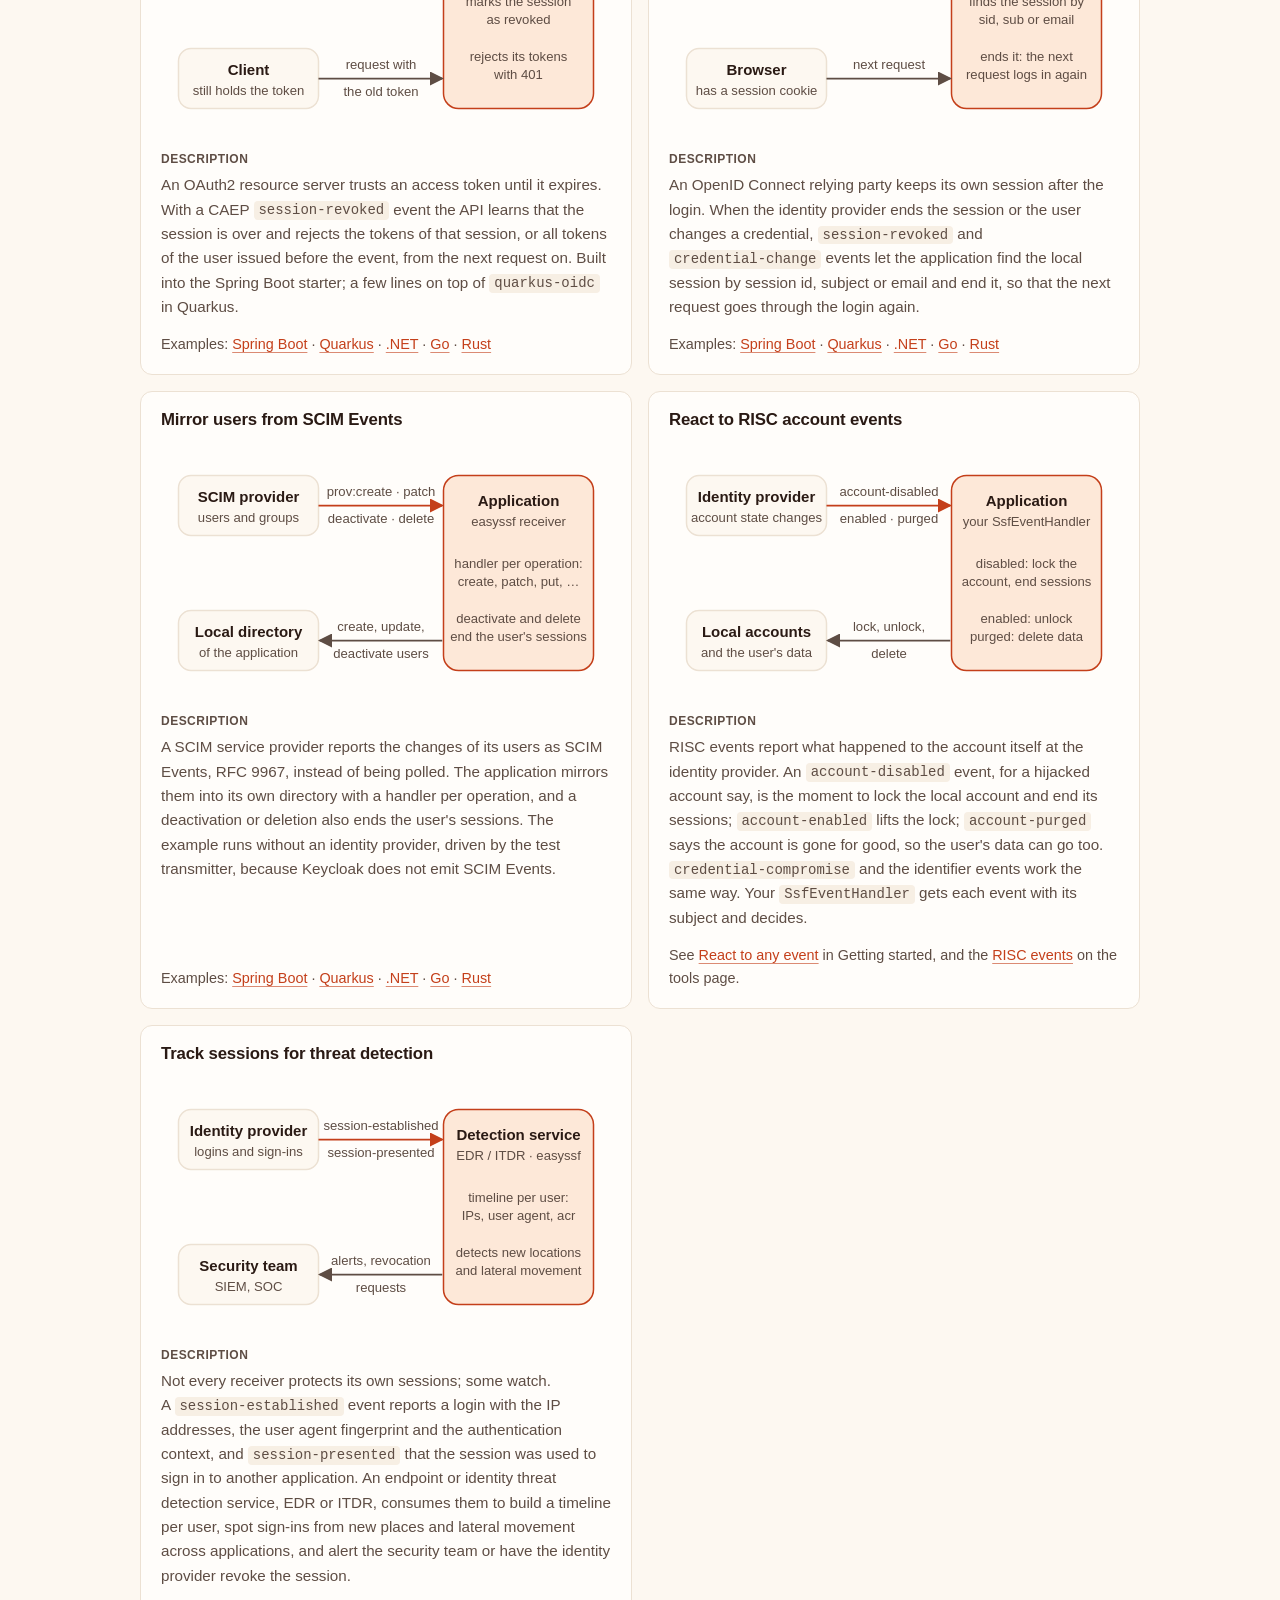
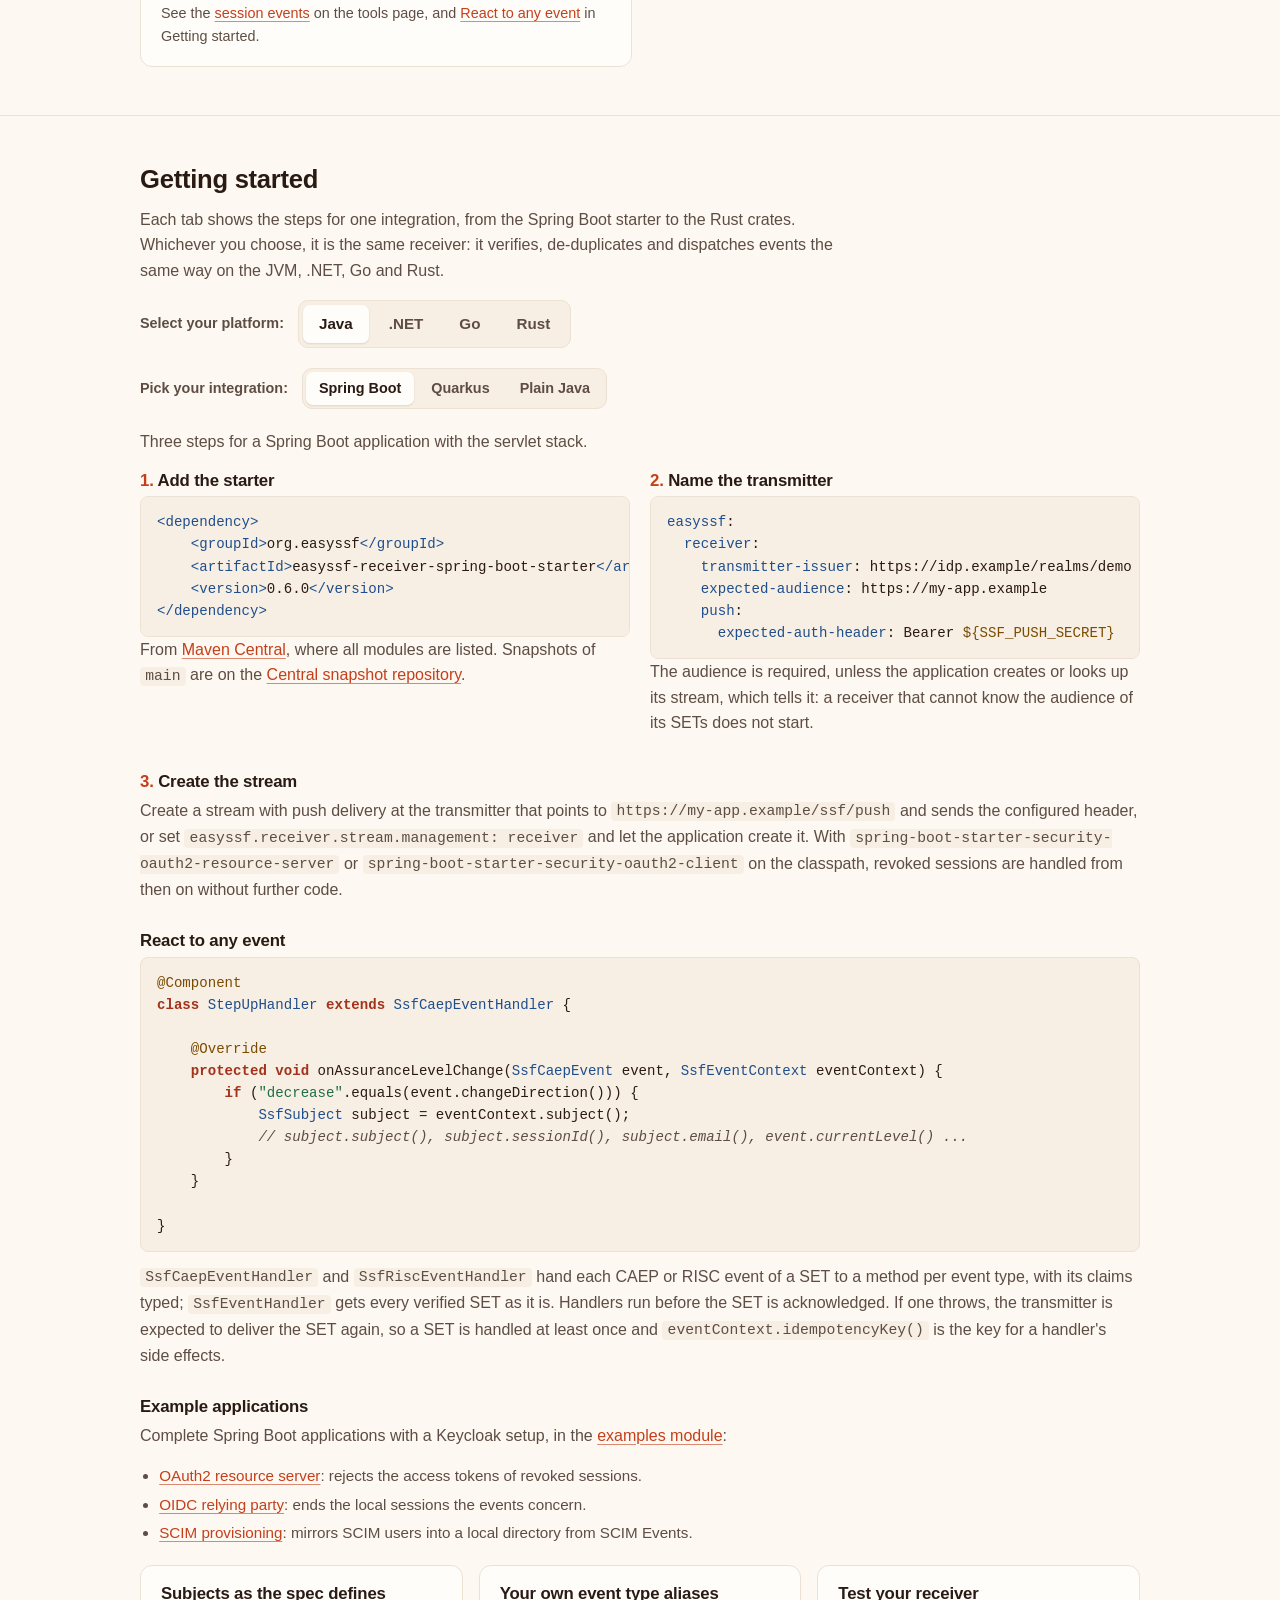
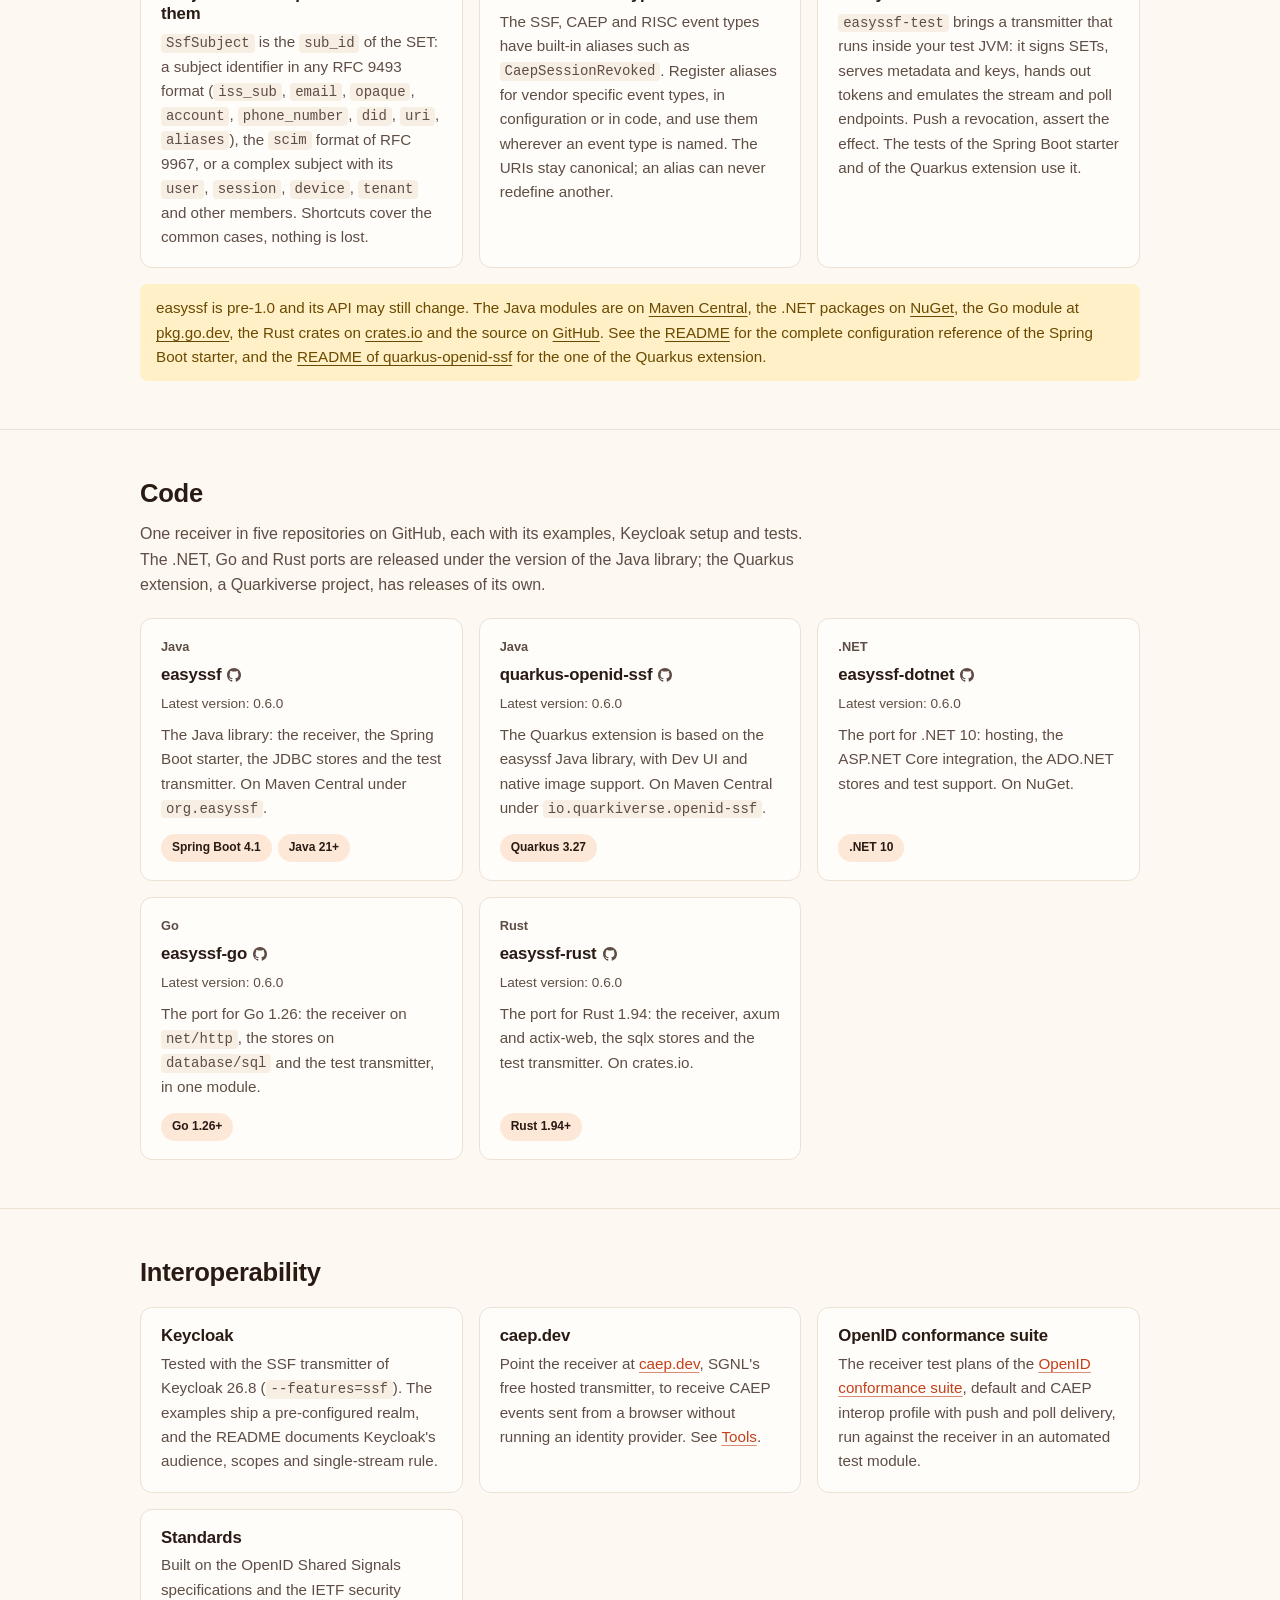
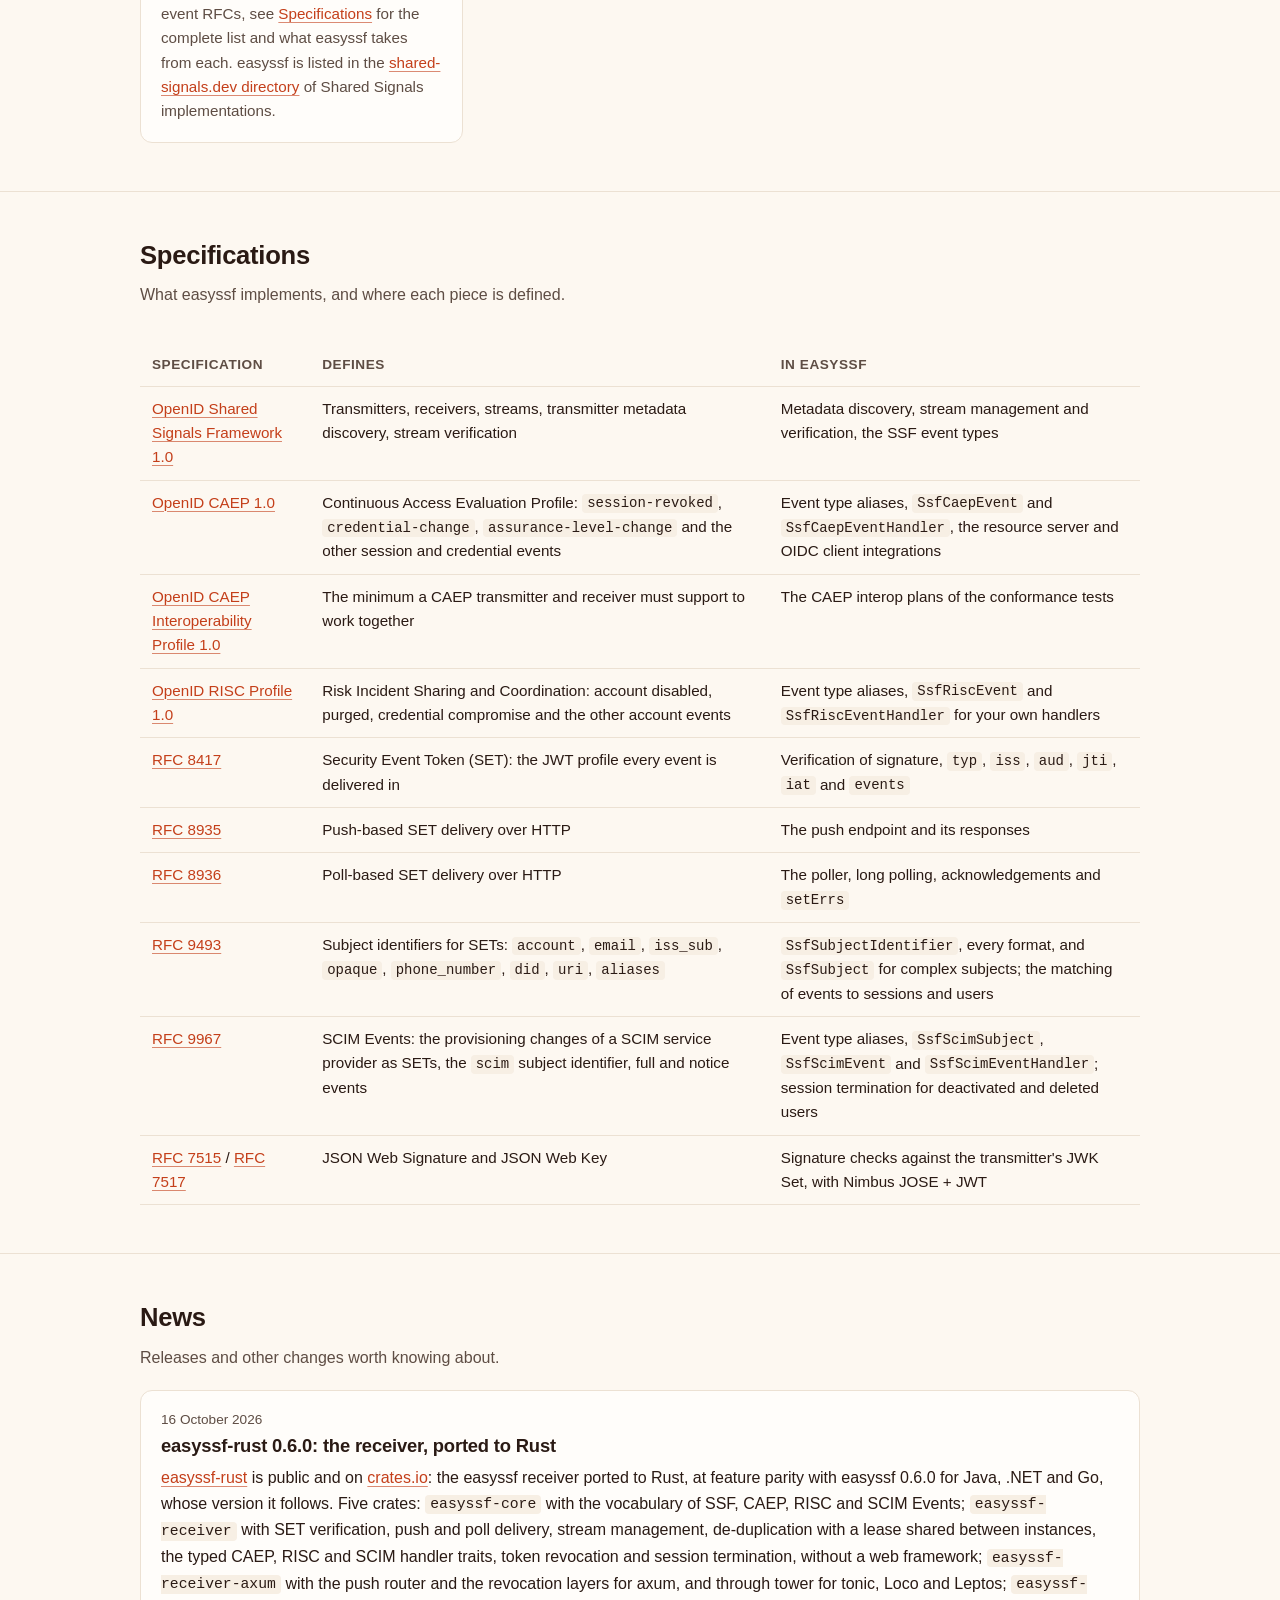
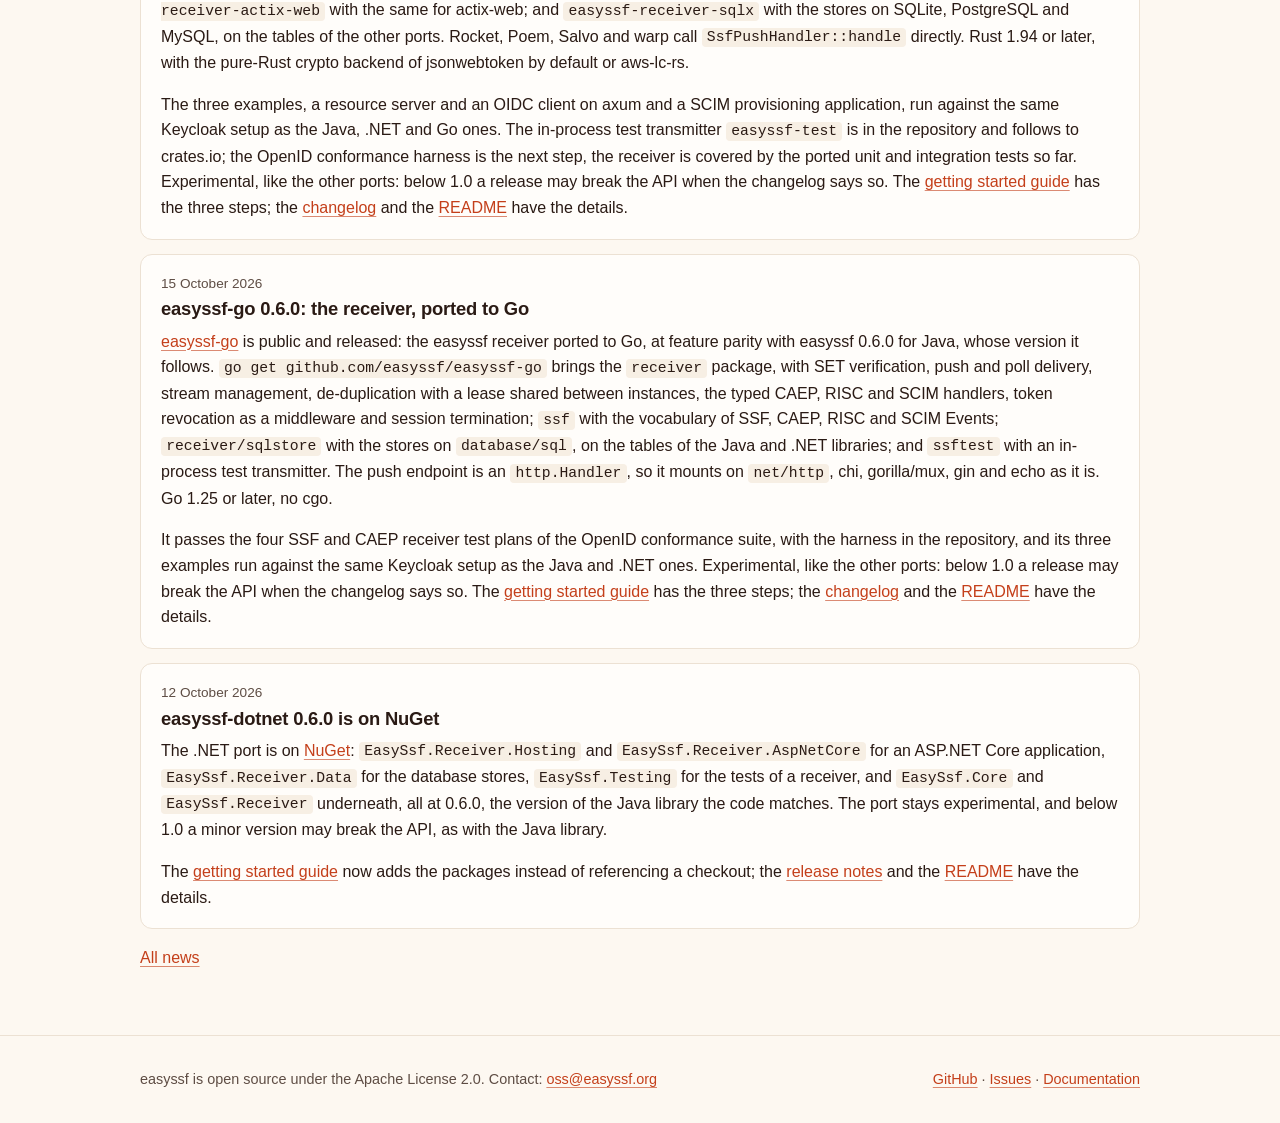
==== commit f858dbc8: "Tidy the home page around the Code section Point the nav's GitHub link at the Code section, drop the" ====
--- a/index.html
+++ b/index.html
@@ -78,7 +78,7 @@
       <a href="#specs" class="hide-sm">Specifications</a>
       <a href="tools.html">Tools</a>
       <a href="#news">News</a>
-      <a href="https://github.com/easyssf/easyssf">GitHub</a>
+      <a href="#code">Code <svg class="gh" width="14" height="14" viewBox="0 0 16 16" aria-hidden="true"><path fill="currentColor" d="M8 0C3.58 0 0 3.58 0 8c0 3.54 2.29 6.53 5.47 7.59.4.07.55-.17.55-.38 0-.19-.01-.82-.01-1.49-2.01.37-2.53-.49-2.69-.94-.09-.23-.48-.94-.82-1.13-.28-.15-.68-.52-.01-.53.63-.01 1.08.58 1.23.82.72 1.21 1.87.87 2.33.66.07-.52.28-.87.51-1.07-1.78-.2-3.64-.89-3.64-3.95 0-.87.31-1.59.82-2.15-.08-.2-.36-1.02.08-2.12 0 0 .67-.21 2.2.82.64-.18 1.32-.27 2-.27.68 0 1.36.09 2 .27 1.53-1.04 2.2-.82 2.2-.82.44 1.1.16 1.92.08 2.12.51.56.82 1.27.82 2.15 0 3.07-1.87 3.75-3.65 3.95.29.25.54.73.54 1.48 0 1.07-.01 1.93-.01 2.2 0 .21.15.46.55.38A8.01 8.01 0 0 0 16 8c0-4.42-3.58-8-8-8z"/></svg></a>
       <button type="button" class="theme-toggle" data-theme-toggle aria-label="Theme: follows the system" title="Theme: follows the system">
         <svg class="icon-auto" viewBox="0 0 20 20" aria-hidden="true"><circle cx="10" cy="10" r="7.25" fill="none" stroke="currentColor" stroke-width="1.5"/><path d="M10 2.75a7.25 7.25 0 0 1 0 14.5z" fill="currentColor"/></svg>
         <svg class="icon-sun" viewBox="0 0 20 20" aria-hidden="true"><circle cx="10" cy="10" r="3.75" fill="none" stroke="currentColor" stroke-width="1.5"/><path d="M10 1.5v2.5M10 16v2.5M1.5 10H4M16 10h2.5M4 4l1.8 1.8M14.2 14.2 16 16M4 16l1.8-1.8M14.2 5.8 16 4" fill="none" stroke="currentColor" stroke-width="1.5" stroke-linecap="round"/></svg>
@@ -186,17 +186,6 @@
           setup for the full round trip.</p>
       </div>
     </div>
-    <!-- conference recording: a figure with the demo segment goes here once the URL and timestamp are known -->
-    <ul class="proof" aria-label="Where easyssf already runs">
-      <li><strong><a href="https://docs.quarkiverse.io/quarkus-openid-ssf/dev/index.html">Quarkiverse</a></strong>
-        the Quarkus integration is a community extension in the Quarkiverse, with its own docs and releases</li>
-      <li><strong><a href="https://github.com/easyssf/easyssf/tree/main/easyssf-receiver-spring-boot-conformance-tests">OpenID conformance suite</a></strong>
-        the SSF and CAEP receiver test plans, push and poll, run in the build</li>
-      <li><strong><a href="#keycloak">Keycloak 26.8</a></strong>
-        tested against Keycloak's SSF transmitter, with a ready-made realm in the examples</li>
-      <li><strong><a href="https://shared-signals.dev/implementations/">shared-signals.dev</a></strong>
-        listed in the independent directory of Shared Signals implementations</li>
-    </ul>
   </div>
 </section>
 
@@ -355,11 +344,12 @@
           <text class="small" x="176" y="146">request with</text>
           <text class="small" x="176" y="168">the old token</text>
         </svg>
+        <p class="caption">Description</p>
         <p>An OAuth2 resource server trusts an access token until it expires. With a CAEP <code>session-revoked</code>
           event the API learns that the session is over and rejects the tokens of that session, or all tokens of the
           user issued before the event, from the next request on. Built into the Spring Boot starter; a few lines on
           top of <code>quarkus-oidc</code> in Quarkus.</p>
-        <p class="examples-links">Example:
+        <p class="examples-links">Examples:
           <a href="https://github.com/easyssf/easyssf/tree/main/easyssf-receiver-spring-boot-examples/example-resource-server">Spring Boot</a> ·
           <a href="https://github.com/quarkiverse/quarkus-openid-ssf/tree/main/receiver/examples/example-resource-server">Quarkus</a> ·
           <a href="https://github.com/easyssf/easyssf-dotnet/tree/main/examples/EasySsf.Examples.ResourceServer">.NET</a> ·
@@ -389,11 +379,12 @@
           <path class="arrow" marker-end="url(#arrowhead)" d="M126,154 L225,154"/>
           <text class="small" x="176" y="146">next request</text>
         </svg>
+        <p class="caption">Description</p>
         <p>An OpenID Connect relying party keeps its own session after the login. When the identity provider ends the
           session or the user changes a credential, <code>session-revoked</code> and <code>credential-change</code>
           events let the application find the local session by session id, subject or email and end it, so that the
           next request goes through the login again.</p>
-        <p class="examples-links">Example:
+        <p class="examples-links">Examples:
           <a href="https://github.com/easyssf/easyssf/tree/main/easyssf-receiver-spring-boot-examples/example-oidc-client">Spring Boot</a> ·
           <a href="https://github.com/quarkiverse/quarkus-openid-ssf/tree/main/receiver/examples/example-oidc-client">Quarkus</a> ·
           <a href="https://github.com/easyssf/easyssf-dotnet/tree/main/examples/EasySsf.Examples.OidcClient">.NET</a> ·
@@ -424,11 +415,12 @@
           <text class="small" x="176" y="146">create, update,</text>
           <text class="small" x="176" y="168">deactivate users</text>
         </svg>
-        <p>A SCIM service provider reports the changes of its users as SCIM Events, RFC 9967, instead of being polled.
+        <p class="caption">Description</p>
+        <p>A SCIM service provider reports the changes of its users as SCIM Events, RFC&nbsp;9967, instead of being polled.
           The application mirrors them into its own directory with a handler per operation, and a deactivation or
           deletion also ends the user's sessions. The example runs without an identity provider, driven by the test
           transmitter, because Keycloak does not emit SCIM Events.</p>
-        <p class="examples-links">Example:
+        <p class="examples-links">Examples:
           <a href="https://github.com/easyssf/easyssf/tree/main/easyssf-receiver-spring-boot-examples/example-scim-provisioning">Spring Boot</a> ·
           <a href="https://github.com/quarkiverse/quarkus-openid-ssf/tree/main/receiver/examples/example-scim-provisioning">Quarkus</a> ·
           <a href="https://github.com/easyssf/easyssf-dotnet/tree/main/examples/EasySsf.Examples.ScimProvisioning">.NET</a> ·
@@ -459,6 +451,7 @@
           <text class="small" x="176" y="146">lock, unlock,</text>
           <text class="small" x="176" y="168">delete</text>
         </svg>
+        <p class="caption">Description</p>
         <p>RISC events report what happened to the account itself at the identity provider. An
           <code>account-disabled</code> event, for a hijacked account say, is the moment to lock the local account and
           end its sessions; <code>account-enabled</code> lifts the lock; <code>account-purged</code> says the account
@@ -491,7 +484,8 @@
           <text class="small" x="176" y="146">alerts, revocation</text>
           <text class="small" x="176" y="168">requests</text>
         </svg>
-        <p>Not every receiver protects its own sessions; some watch. A <code>session-established</code> event reports a
+        <p class="caption">Description</p>
+        <p>Not every receiver protects its own sessions; some watch. A&nbsp;<code>session-established</code> event reports a
           login with the IP addresses, the user agent fingerprint and the authentication context, and
           <code>session-presented</code> that the session was used to sign in to another application. An endpoint or
           identity threat detection service, EDR or ITDR, consumes them to build a timeline per user, spot sign-ins from
@@ -1076,7 +1070,9 @@
       <div class="card">
         <h3 id="standards">Standards</h3>
         <p>Built on the OpenID Shared Signals specifications and the IETF security event RFCs, see
-          <a href="#specs">Specifications</a> for the complete list and what easyssf takes from each.</p>
+          <a href="#specs">Specifications</a> for the complete list and what easyssf takes from each. easyssf is
+          listed in the <a href="https://shared-signals.dev/implementations/">shared-signals.dev directory</a> of
+          Shared Signals implementations.</p>
       </div>
     </div>
   </div>
@@ -1167,13 +1163,6 @@
       <a href="https://github.com/easyssf/easyssf/issues">Issues</a> ·
       <a href="https://github.com/easyssf/easyssf#readme">Documentation</a>
     </span>
-    <span class="repos">Repositories:
-      <a href="https://github.com/easyssf/easyssf">easyssf</a> (Java) ·
-      <a href="https://github.com/quarkiverse/quarkus-openid-ssf">quarkus-openid-ssf</a> (Quarkus) ·
-      <a href="https://github.com/easyssf/easyssf-dotnet">easyssf-dotnet</a> (.NET) ·
-      <a href="https://github.com/easyssf/easyssf-go">easyssf-go</a> (Go) ·
-      <a href="https://github.com/easyssf/easyssf-rust">easyssf-rust</a> (Rust)
-    </span>
   </div>
 </footer>
 
--- a/site.css
+++ b/site.css
@@ -141,6 +141,7 @@
 nav.top { display: flex; gap: 20px; font-size: .95rem; }
 nav.top a { color: var(--fg-muted); white-space: nowrap; }
 nav.top a:hover { color: var(--fg); text-decoration: none; }
+nav.top a svg.gh { width: 14px; height: 14px; vertical-align: -2px; margin-left: 2px; }
 /* below 780px the links no longer fit next to the brand: the header wraps into two rows */
 @media (max-width: 780px) {
   header.site .wrap { height: auto; flex-wrap: wrap; padding-block: 10px; row-gap: 6px; }
@@ -262,22 +263,19 @@
 .usecase text.small { fill: var(--fg-muted); font-size: 10.5px; }
 .usecase .arrow { fill: none; stroke: var(--fg-muted); stroke-width: 1.4; }
 .usecase .arrow.accent { stroke: var(--accent); }
-.usecase p { margin-bottom: 10px; }
-.usecase .examples-links { margin: 0; font-size: .9rem; }
+.usecase p code { white-space: nowrap; }
+.usecase { display: flex; flex-direction: column; }
+.usecase p.caption { margin: 0 0 4px; font-size: .75rem; font-weight: 600; letter-spacing: .04em; text-transform: uppercase; color: var(--fg-muted); }
+.usecase p.examples-links { margin-top: auto; padding-top: 14px; font-size: .9rem; }
 
 /* why a receiver: the case for the library, and the places it already runs */
 .grid.why { grid-template-columns: repeat(auto-fit, minmax(min(300px, 100%), 1fr)); }
-.proof { list-style: none; margin: 28px 0 0; padding: 20px 0 0; border-top: 1px solid var(--line); display: grid; gap: 14px 28px; grid-template-columns: repeat(auto-fit, minmax(min(220px, 100%), 1fr)); font-size: .9rem; color: var(--fg-muted); }
-.proof li { margin: 0; }
-.proof strong { display: block; color: var(--fg); font-weight: 600; margin-bottom: 2px; }
-.proof strong a { color: inherit; text-decoration: none; }
-.proof strong a:hover { color: var(--accent); }
 
 /* grids and cards */
 .grid { display: grid; gap: 16px; grid-template-columns: repeat(auto-fit, minmax(260px, 1fr)); margin-top: 20px; }
 .grid > *, .two > * { min-width: 0; }
 .card { background: var(--bg-raised); border: 1px solid var(--line); border-radius: 12px; padding: 18px 20px; }
-.card p { margin: 0; color: var(--fg-muted); font-size: .95rem; }
+.card p { margin: 0; color: var(--fg-muted); font-size: .95rem; text-wrap: pretty; }
 .card .rfc { display: inline-block; font-size: .75rem; color: var(--fg-muted); margin-left: 6px; font-weight: 400; }
 
 /* code: one card per repository */
@@ -313,7 +311,6 @@
 
 footer { border-top: 1px solid var(--line); padding-block: 32px; color: var(--fg-muted); font-size: .9rem; }
 footer .wrap { display: flex; flex-wrap: wrap; gap: 12px 28px; justify-content: space-between; }
-footer .repos { flex-basis: 100%; }
 
 /* news */
 .news-list { display: grid; gap: 14px; margin-top: 20px; }
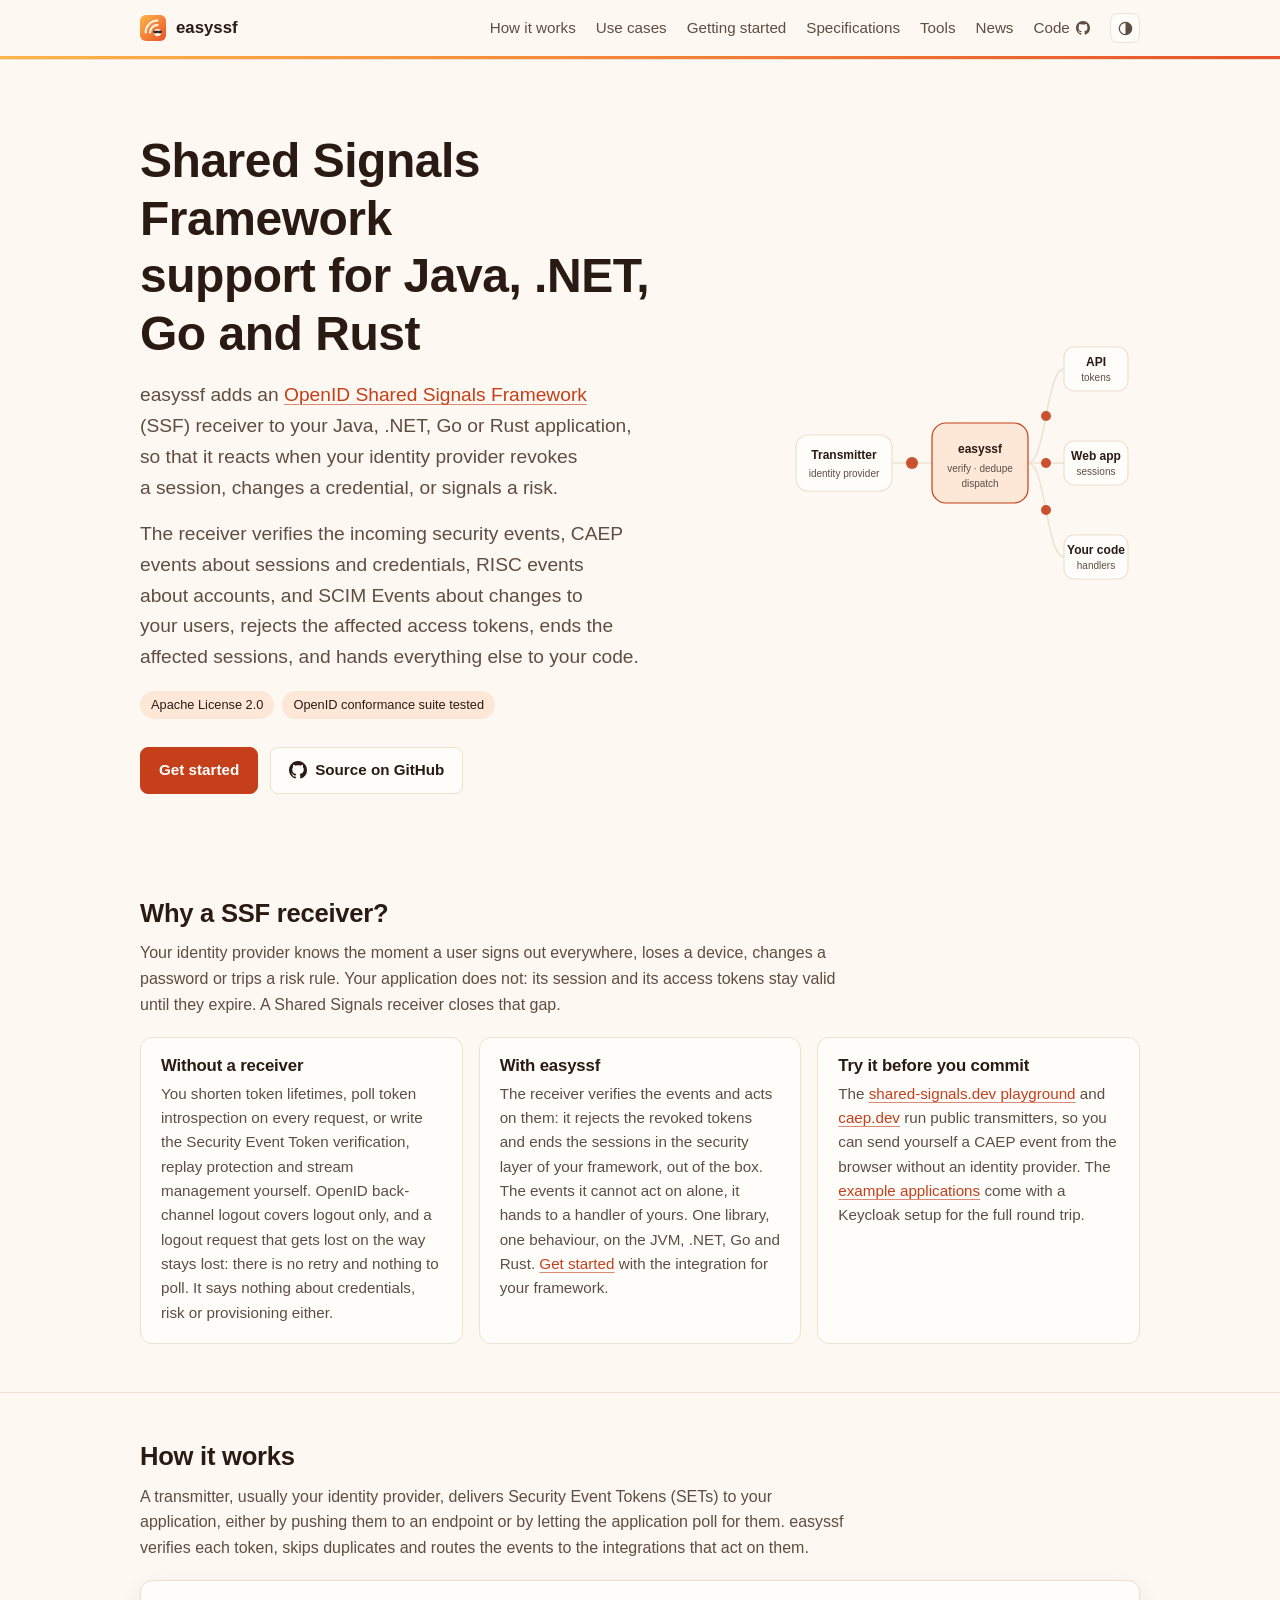
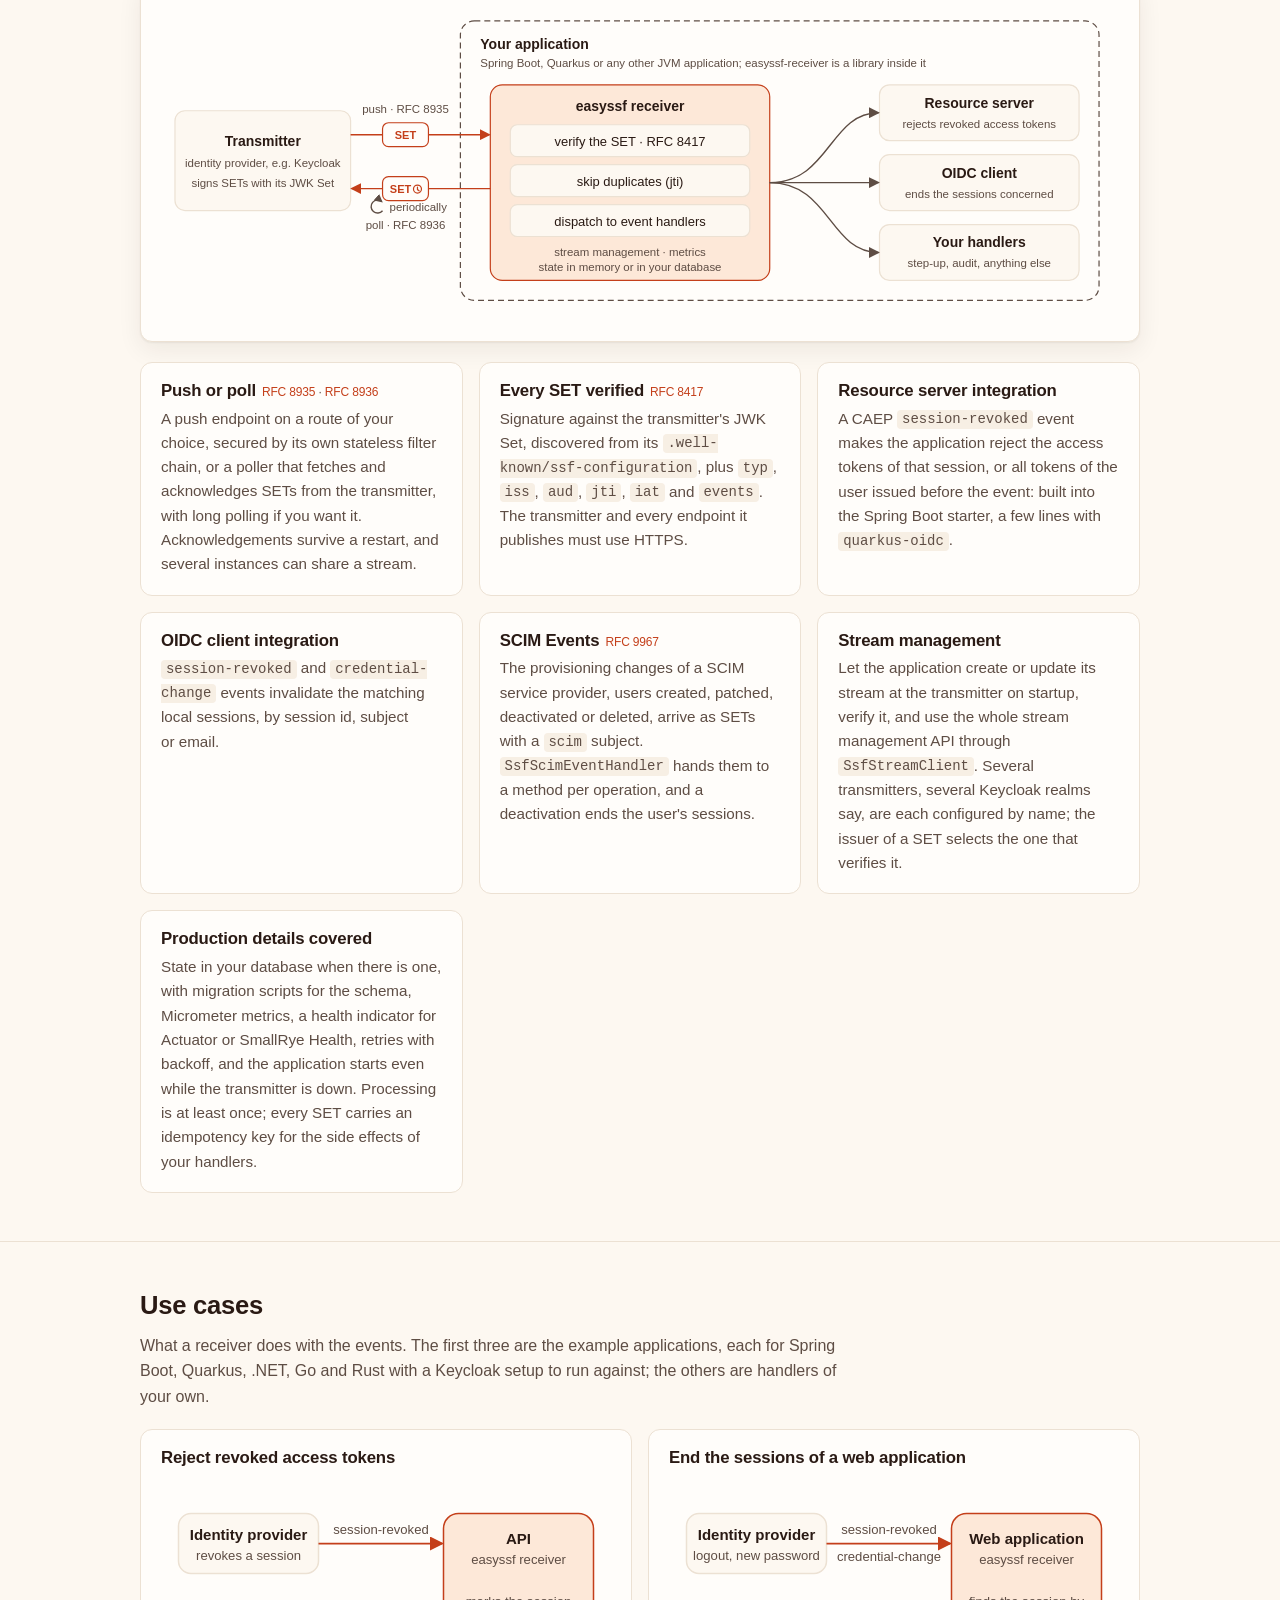
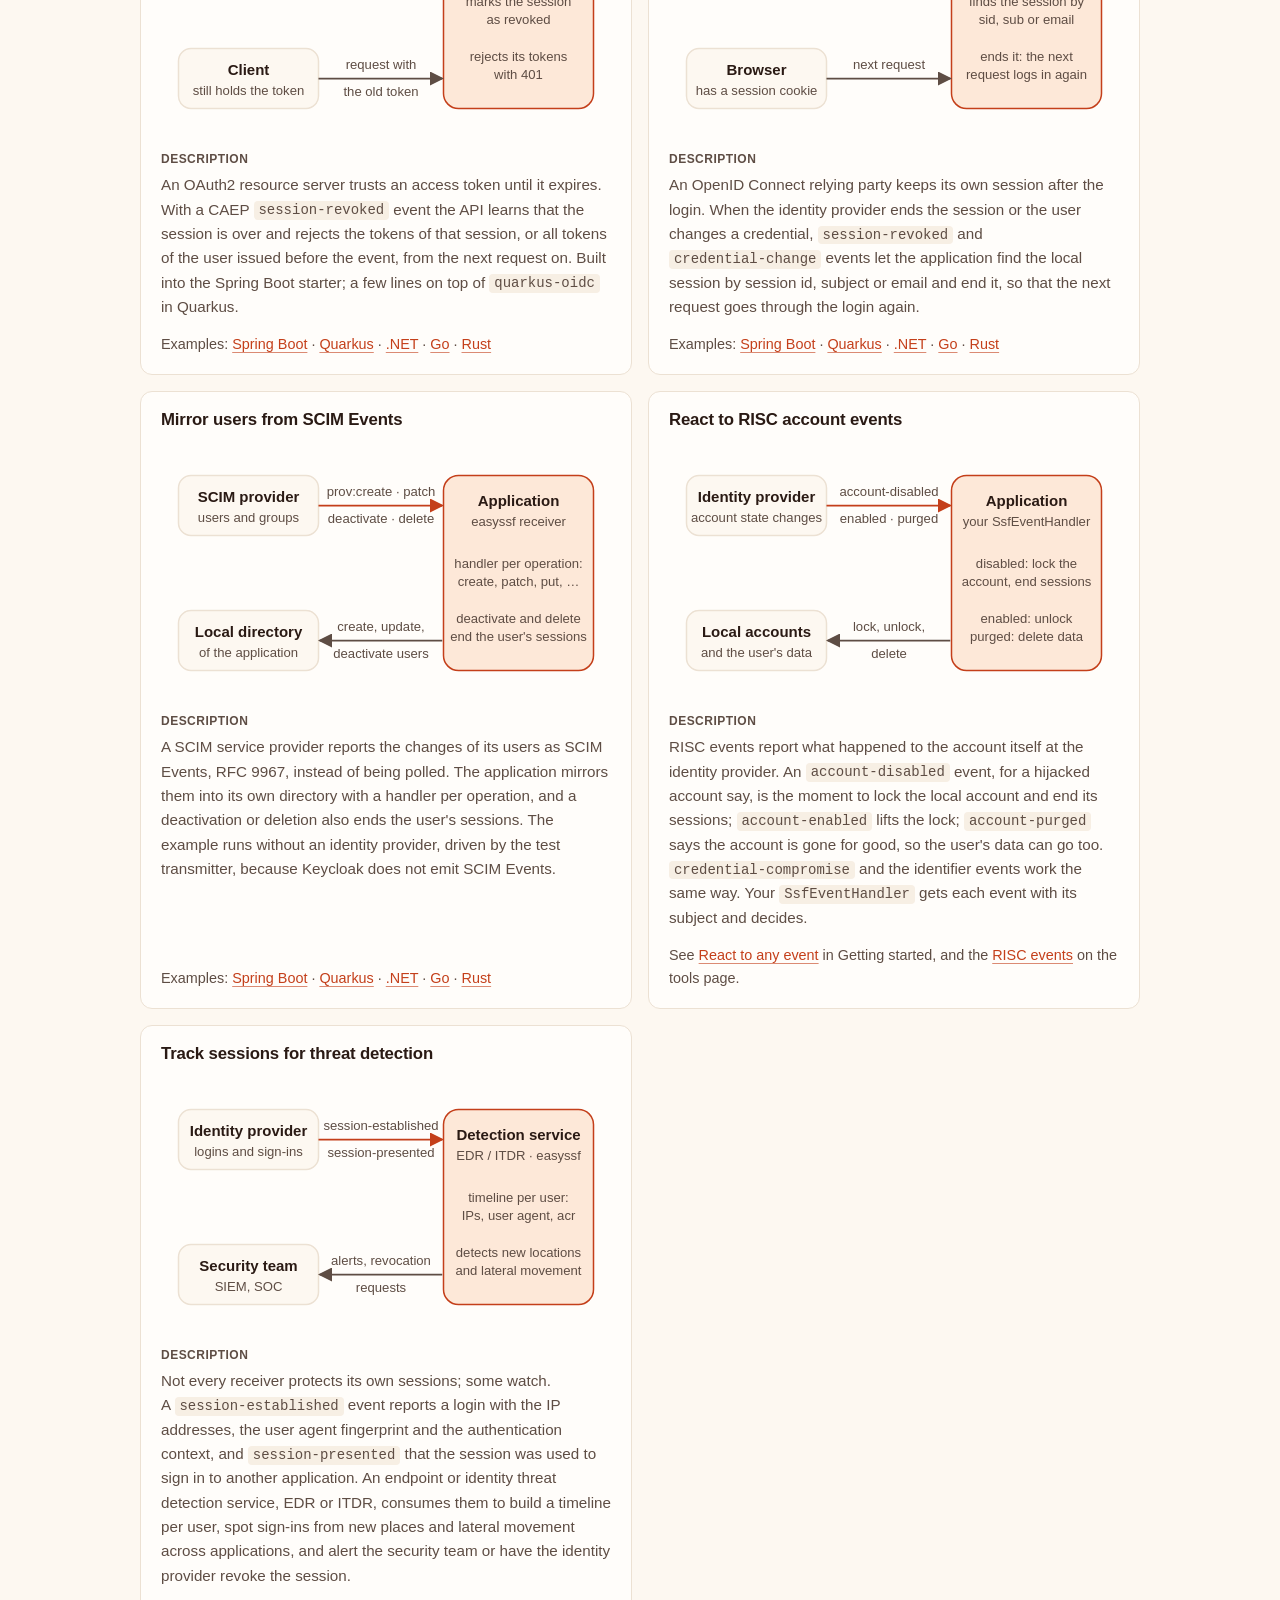
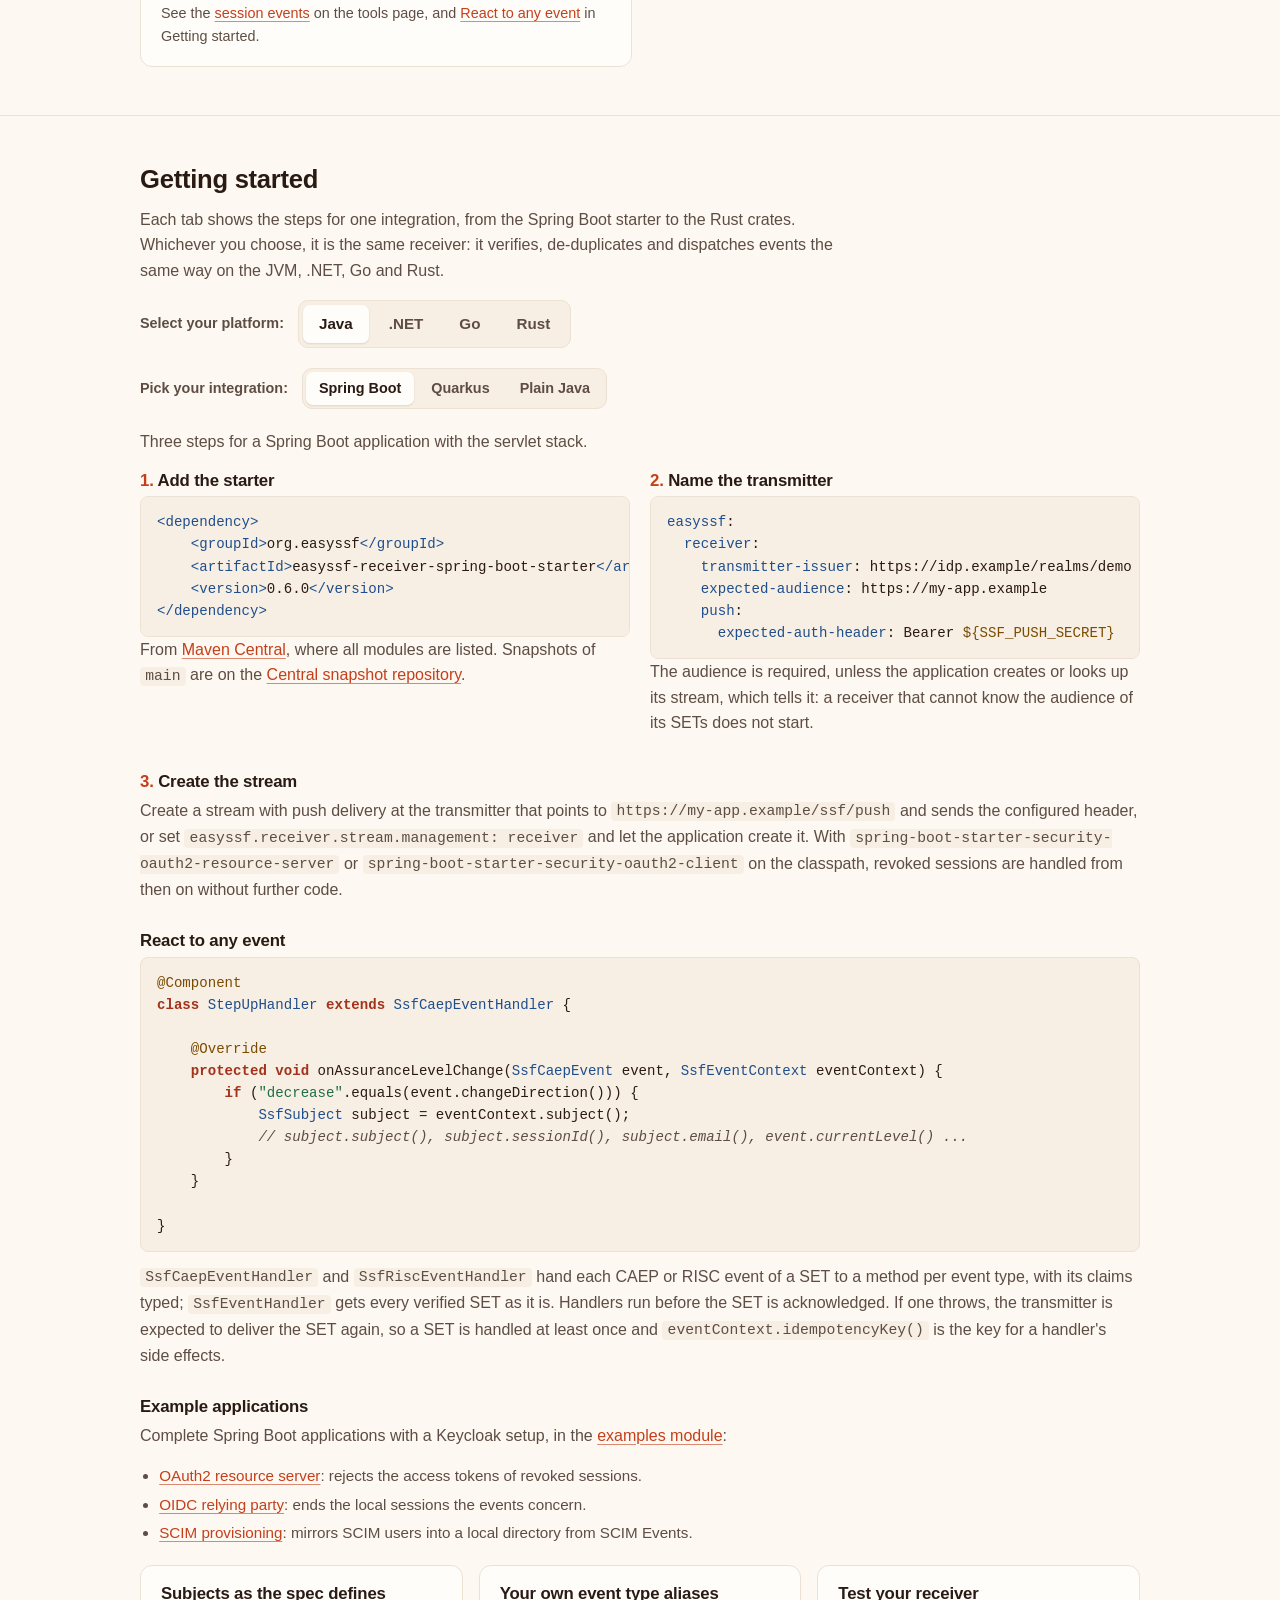
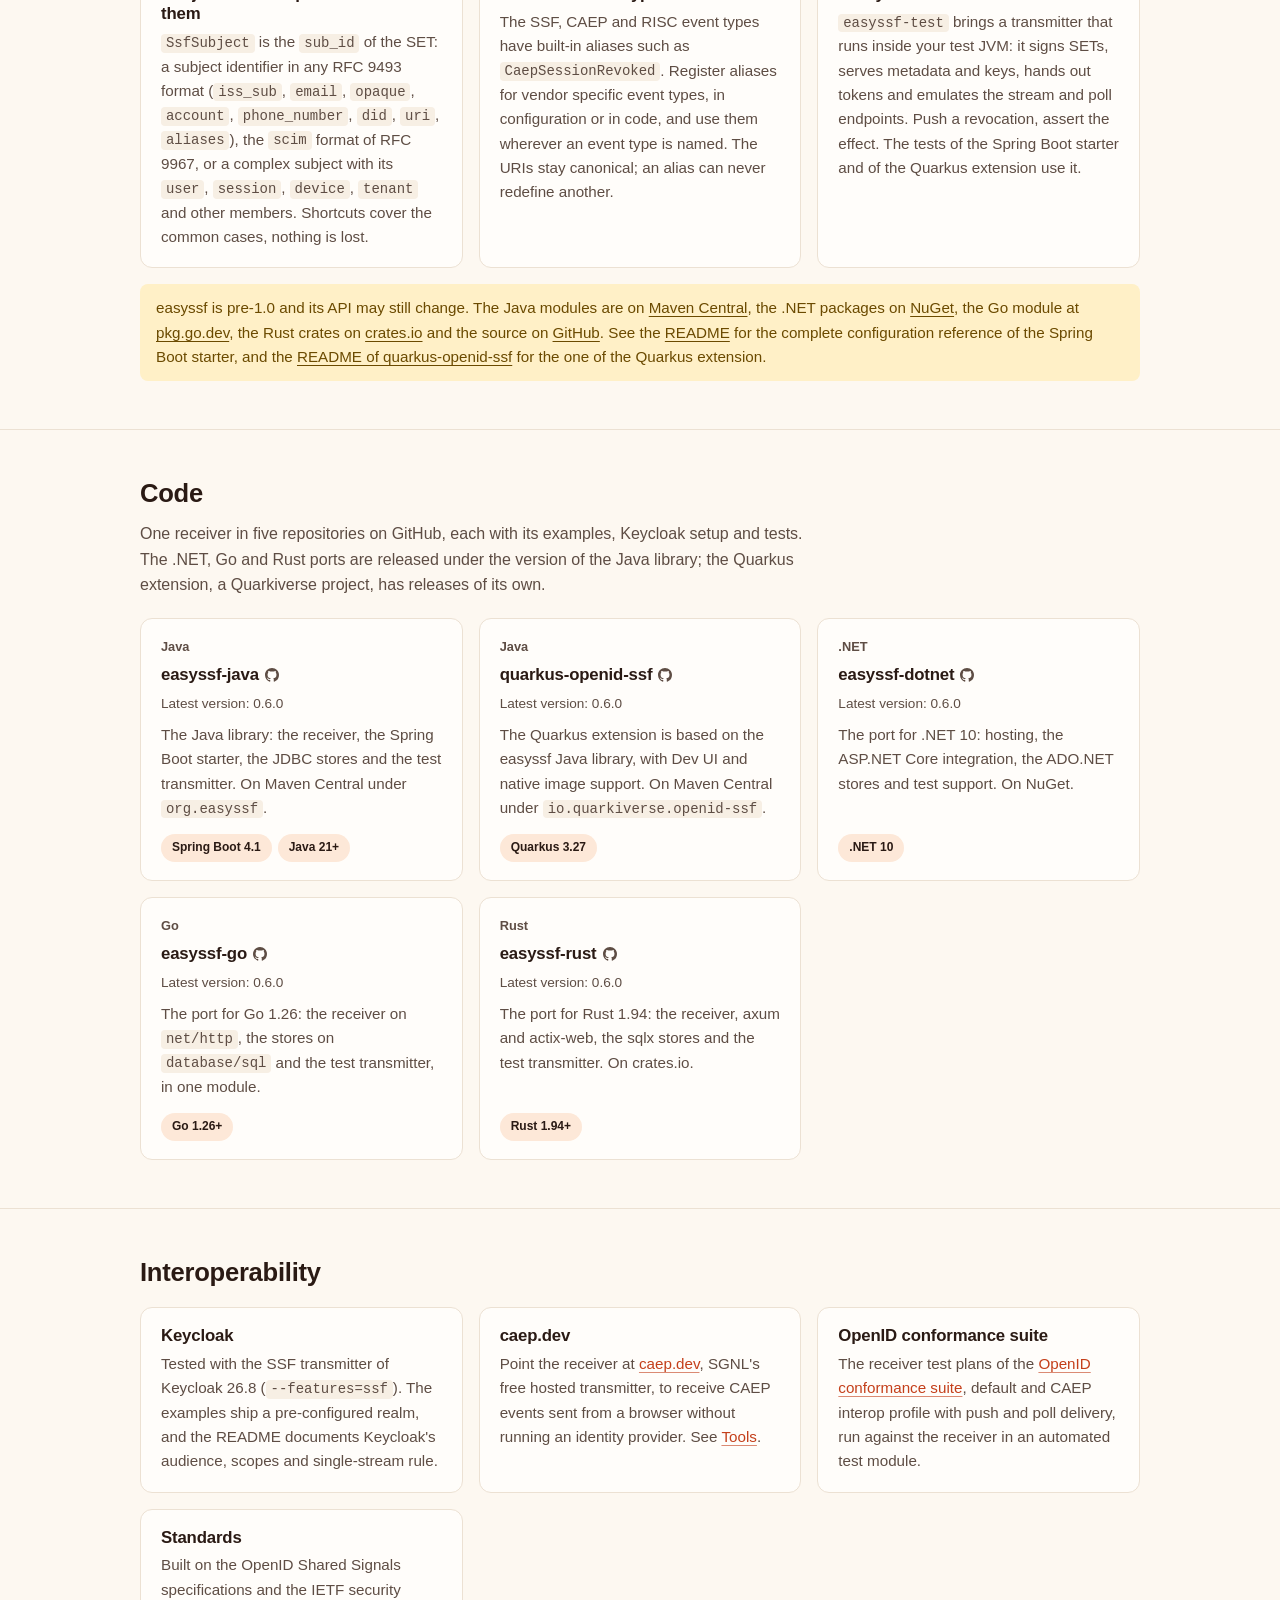
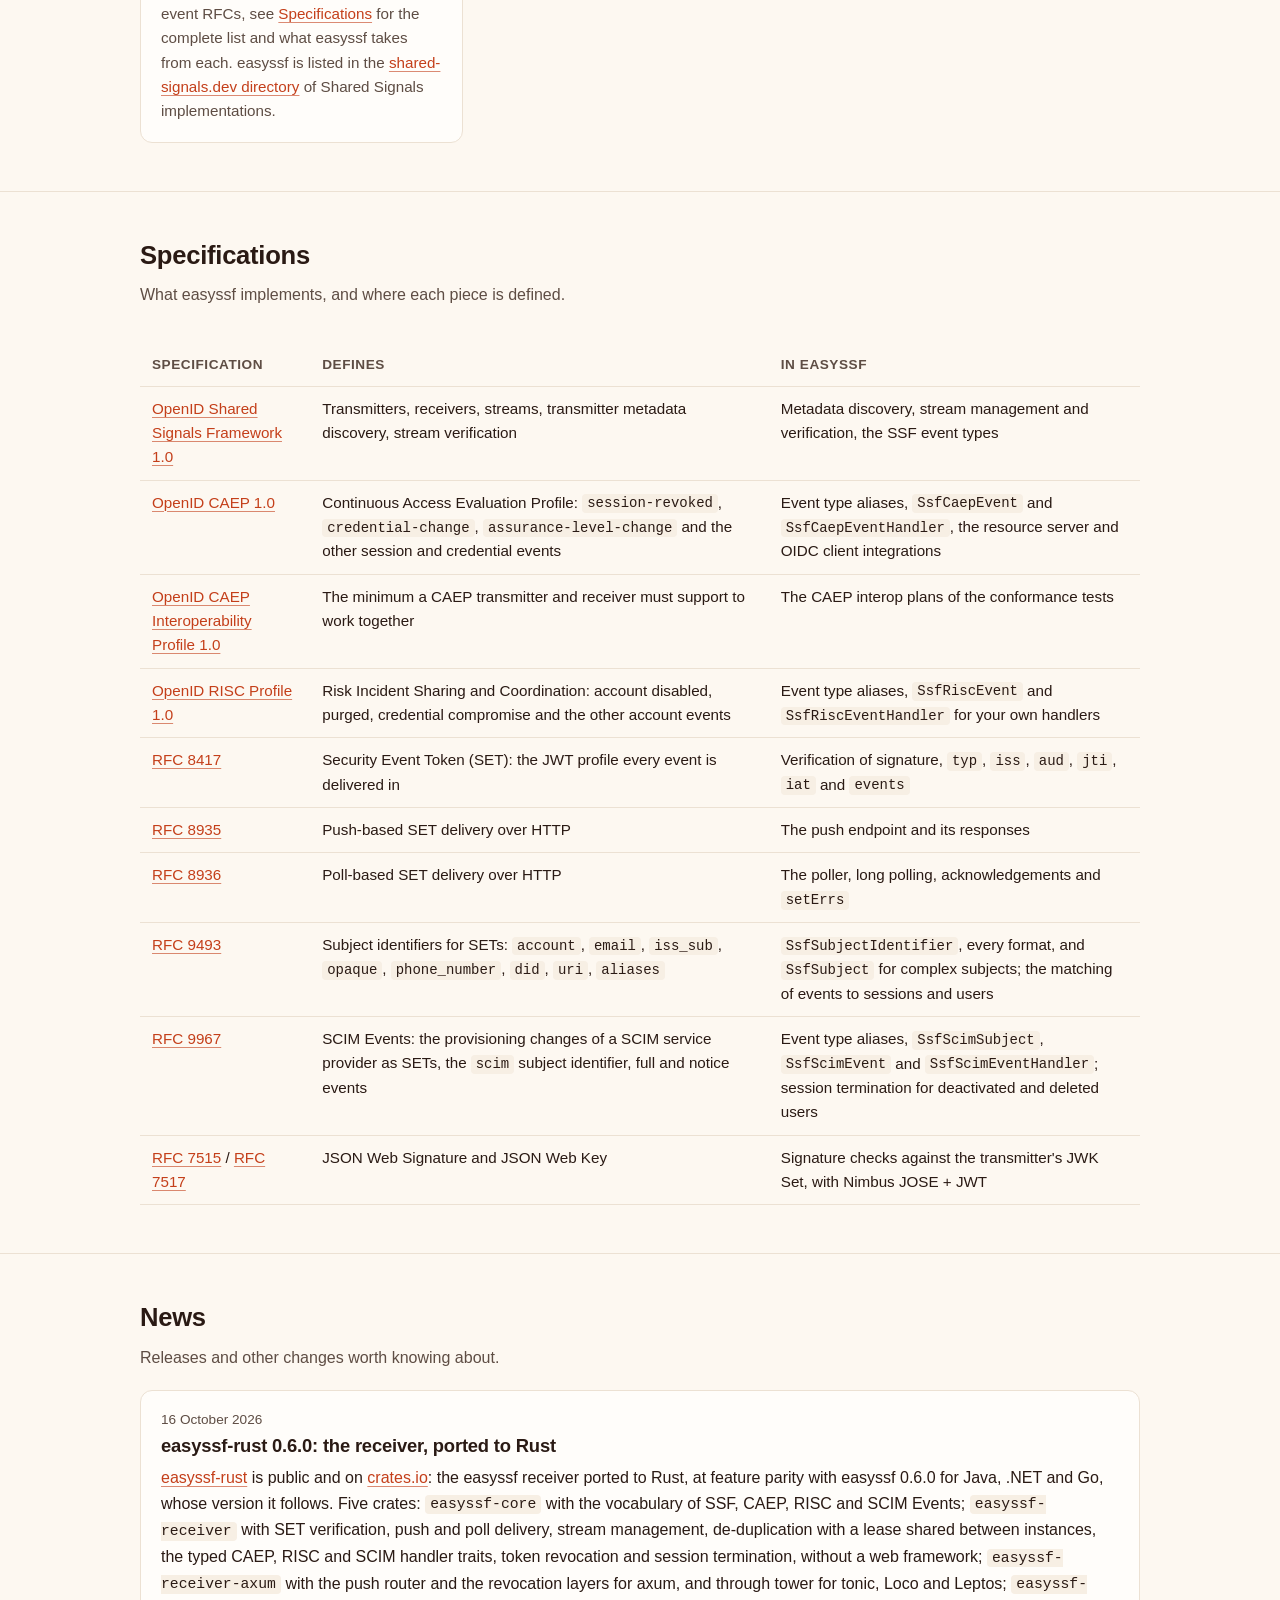
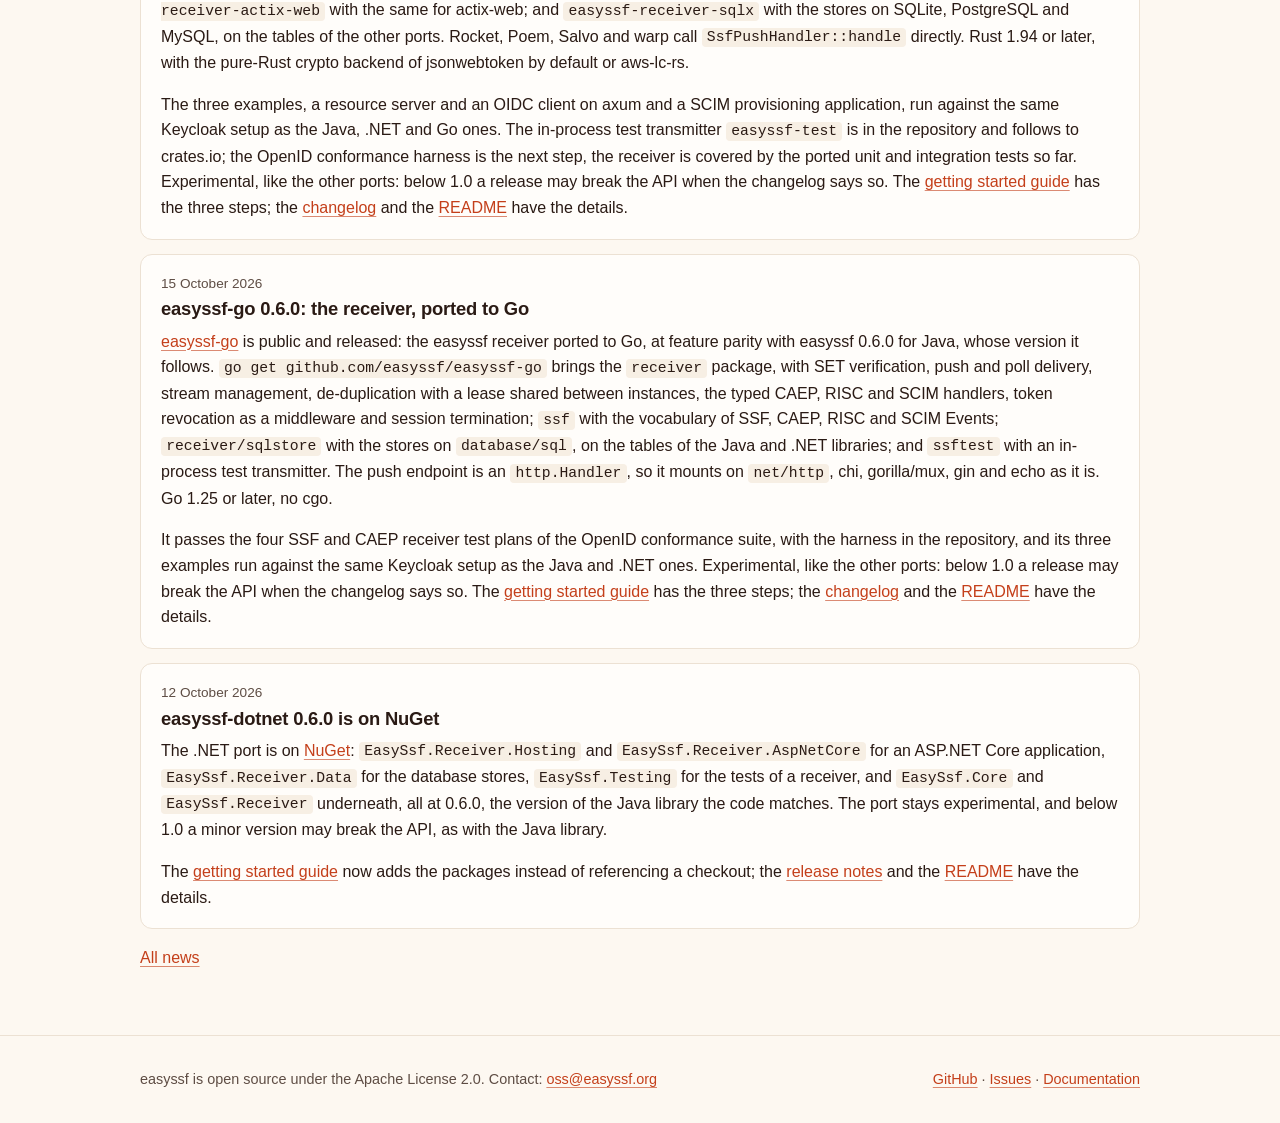
==== commit 50571aba: "Tidy the home page around the Code section Point the nav's GitHub link at the Code section, drop the" ====
--- a/index.html
+++ b/index.html
@@ -46,7 +46,7 @@
       "@id": "https://easyssf.org/#software",
       "name": "easyssf",
       "url": "https://easyssf.org/",
-      "codeRepository": "https://github.com/easyssf/easyssf",
+      "codeRepository": "https://github.com/easyssf/easyssf-java",
       "programmingLanguage": "Java",
       "runtimePlatform": ["Java 21", "Spring Boot 4.1", "Quarkus 3.27"],
       "license": "https://www.apache.org/licenses/LICENSE-2.0",
@@ -101,11 +101,11 @@
     sessions, and hands everything else to your code.</p>
   <div class="badges">
     <span class="badge">Apache License 2.0</span>
-    <a class="badge" href="https://github.com/easyssf/easyssf/tree/main/easyssf-receiver-spring-boot-conformance-tests">OpenID conformance suite tested</a>
+    <a class="badge" href="https://github.com/easyssf/easyssf-java/tree/main/easyssf-receiver-spring-boot-conformance-tests">OpenID conformance suite tested</a>
   </div>
   <div class="cta">
     <a class="btn primary" href="#start">Get started</a>
-    <a class="btn" href="https://github.com/easyssf/easyssf">
+    <a class="btn" href="https://github.com/easyssf/easyssf-java">
       <svg viewBox="0 0 16 16" aria-hidden="true"><path fill="currentColor" d="M8 0C3.58 0 0 3.58 0 8c0 3.54 2.29 6.53 5.47 7.59.4.07.55-.17.55-.38 0-.19-.01-.82-.01-1.49-2.01.37-2.53-.49-2.69-.94-.09-.23-.48-.94-.82-1.13-.28-.15-.68-.52-.01-.53.63-.01 1.08.58 1.23.82.72 1.21 1.87.87 2.33.66.07-.52.28-.87.51-1.07-1.78-.2-3.64-.89-3.64-3.95 0-.87.31-1.59.82-2.15-.08-.2-.36-1.02.08-2.12 0 0 .67-.21 2.2.82.64-.18 1.32-.27 2-.27.68 0 1.36.09 2 .27 1.53-1.04 2.2-.82 2.2-.82.44 1.1.16 1.92.08 2.12.51.56.82 1.27.82 2.15 0 3.07-1.87 3.75-3.65 3.95.29.25.54.73.54 1.48 0 1.07-.01 1.93-.01 2.2 0 .21.15.46.55.38A8.01 8.01 0 0 0 16 8c0-4.42-3.58-8-8-8z"/></svg>
       Source on GitHub
     </a>
@@ -350,7 +350,7 @@
           user issued before the event, from the next request on. Built into the Spring Boot starter; a few lines on
           top of <code>quarkus-oidc</code> in Quarkus.</p>
         <p class="examples-links">Examples:
-          <a href="https://github.com/easyssf/easyssf/tree/main/easyssf-receiver-spring-boot-examples/example-resource-server">Spring Boot</a> ·
+          <a href="https://github.com/easyssf/easyssf-java/tree/main/easyssf-receiver-spring-boot-examples/example-resource-server">Spring Boot</a> ·
           <a href="https://github.com/quarkiverse/quarkus-openid-ssf/tree/main/receiver/examples/example-resource-server">Quarkus</a> ·
           <a href="https://github.com/easyssf/easyssf-dotnet/tree/main/examples/EasySsf.Examples.ResourceServer">.NET</a> ·
           <a href="https://github.com/easyssf/easyssf-go/tree/main/examples/resource-server">Go</a> ·
@@ -385,7 +385,7 @@
           events let the application find the local session by session id, subject or email and end it, so that the
           next request goes through the login again.</p>
         <p class="examples-links">Examples:
-          <a href="https://github.com/easyssf/easyssf/tree/main/easyssf-receiver-spring-boot-examples/example-oidc-client">Spring Boot</a> ·
+          <a href="https://github.com/easyssf/easyssf-java/tree/main/easyssf-receiver-spring-boot-examples/example-oidc-client">Spring Boot</a> ·
           <a href="https://github.com/quarkiverse/quarkus-openid-ssf/tree/main/receiver/examples/example-oidc-client">Quarkus</a> ·
           <a href="https://github.com/easyssf/easyssf-dotnet/tree/main/examples/EasySsf.Examples.OidcClient">.NET</a> ·
           <a href="https://github.com/easyssf/easyssf-go/tree/main/examples/oidc-client">Go</a> ·
@@ -421,7 +421,7 @@
           deletion also ends the user's sessions. The example runs without an identity provider, driven by the test
           transmitter, because Keycloak does not emit SCIM Events.</p>
         <p class="examples-links">Examples:
-          <a href="https://github.com/easyssf/easyssf/tree/main/easyssf-receiver-spring-boot-examples/example-scim-provisioning">Spring Boot</a> ·
+          <a href="https://github.com/easyssf/easyssf-java/tree/main/easyssf-receiver-spring-boot-examples/example-scim-provisioning">Spring Boot</a> ·
           <a href="https://github.com/quarkiverse/quarkus-openid-ssf/tree/main/receiver/examples/example-scim-provisioning">Quarkus</a> ·
           <a href="https://github.com/easyssf/easyssf-dotnet/tree/main/examples/EasySsf.Examples.ScimProvisioning">.NET</a> ·
           <a href="https://github.com/easyssf/easyssf-go/tree/main/examples/scim-provisioning">Go</a> ·
@@ -583,11 +583,11 @@
 
     <h3 id="spring-boot-example-applications" style="margin-top:28px">Example applications</h3>
     <p class="muted">Complete Spring Boot applications with a Keycloak setup, in the
-      <a href="https://github.com/easyssf/easyssf/tree/main/easyssf-receiver-spring-boot-examples">examples module</a>:</p>
+      <a href="https://github.com/easyssf/easyssf-java/tree/main/easyssf-receiver-spring-boot-examples">examples module</a>:</p>
     <ul class="examples">
-      <li><a href="https://github.com/easyssf/easyssf/tree/main/easyssf-receiver-spring-boot-examples/example-resource-server">OAuth2 resource server</a>: rejects the access tokens of revoked sessions.</li>
-      <li><a href="https://github.com/easyssf/easyssf/tree/main/easyssf-receiver-spring-boot-examples/example-oidc-client">OIDC relying party</a>: ends the local sessions the events concern.</li>
-      <li><a href="https://github.com/easyssf/easyssf/tree/main/easyssf-receiver-spring-boot-examples/example-scim-provisioning">SCIM provisioning</a>: mirrors SCIM users into a local directory from SCIM Events.</li>
+      <li><a href="https://github.com/easyssf/easyssf-java/tree/main/easyssf-receiver-spring-boot-examples/example-resource-server">OAuth2 resource server</a>: rejects the access tokens of revoked sessions.</li>
+      <li><a href="https://github.com/easyssf/easyssf-java/tree/main/easyssf-receiver-spring-boot-examples/example-oidc-client">OIDC relying party</a>: ends the local sessions the events concern.</li>
+      <li><a href="https://github.com/easyssf/easyssf-java/tree/main/easyssf-receiver-spring-boot-examples/example-scim-provisioning">SCIM provisioning</a>: mirrors SCIM users into a local directory from SCIM Events.</li>
     </ul>
     </div>
 
@@ -721,7 +721,7 @@
       claimed in the de-duplication store while its handlers run, so two instances never acknowledge a SET one of them
       failed on; <code>eventContext.idempotencyKey()</code> is the key for a handler's side effects.</p>
     <p class="muted" style="margin-top:12px">There is no example application for plain Java yet; the
-      <a href="https://github.com/easyssf/easyssf#readme">README</a> walks through the assembly, and the handlers of the
+      <a href="https://github.com/easyssf/easyssf-java#readme">README</a> walks through the assembly, and the handlers of the
       Spring Boot and Quarkus examples are plain Java you can reuse.</p>
     </div>
     </div>
@@ -979,7 +979,7 @@
       <a href="https://www.nuget.org/profiles/easyssf">NuGet</a>, the Go module at
       <a href="https://pkg.go.dev/github.com/easyssf/easyssf-go">pkg.go.dev</a>, the Rust crates on
       <a href="https://crates.io/crates/easyssf-receiver">crates.io</a> and the source on
-      <a href="https://github.com/easyssf">GitHub</a>. See the <a href="https://github.com/easyssf/easyssf#readme">README</a> for the
+      <a href="https://github.com/easyssf">GitHub</a>. See the <a href="https://github.com/easyssf/easyssf-java#readme">README</a> for the
       complete configuration reference of the Spring Boot starter, and the
       <a href="https://github.com/quarkiverse/quarkus-openid-ssf#readme">README of quarkus-openid-ssf</a> for the one
       of the Quarkus extension.</div>
@@ -995,7 +995,7 @@
     <div class="grid repos">
       <div class="card repo">
         <span class="platform">Java</span>
-        <h3 id="repo-easyssf"><a href="https://github.com/easyssf/easyssf">easyssf <svg width="14" height="14" viewBox="0 0 16 16" aria-hidden="true"><path fill="currentColor" d="M8 0C3.58 0 0 3.58 0 8c0 3.54 2.29 6.53 5.47 7.59.4.07.55-.17.55-.38 0-.19-.01-.82-.01-1.49-2.01.37-2.53-.49-2.69-.94-.09-.23-.48-.94-.82-1.13-.28-.15-.68-.52-.01-.53.63-.01 1.08.58 1.23.82.72 1.21 1.87.87 2.33.66.07-.52.28-.87.51-1.07-1.78-.2-3.64-.89-3.64-3.95 0-.87.31-1.59.82-2.15-.08-.2-.36-1.02.08-2.12 0 0 .67-.21 2.2.82.64-.18 1.32-.27 2-.27.68 0 1.36.09 2 .27 1.53-1.04 2.2-.82 2.2-.82.44 1.1.16 1.92.08 2.12.51.56.82 1.27.82 2.15 0 3.07-1.87 3.75-3.65 3.95.29.25.54.73.54 1.48 0 1.07-.01 1.93-.01 2.2 0 .21.15.46.55.38A8.01 8.01 0 0 0 16 8c0-4.42-3.58-8-8-8z"/></svg></a></h3>
+        <h3 id="repo-easyssf-java"><a href="https://github.com/easyssf/easyssf-java">easyssf-java <svg width="14" height="14" viewBox="0 0 16 16" aria-hidden="true"><path fill="currentColor" d="M8 0C3.58 0 0 3.58 0 8c0 3.54 2.29 6.53 5.47 7.59.4.07.55-.17.55-.38 0-.19-.01-.82-.01-1.49-2.01.37-2.53-.49-2.69-.94-.09-.23-.48-.94-.82-1.13-.28-.15-.68-.52-.01-.53.63-.01 1.08.58 1.23.82.72 1.21 1.87.87 2.33.66.07-.52.28-.87.51-1.07-1.78-.2-3.64-.89-3.64-3.95 0-.87.31-1.59.82-2.15-.08-.2-.36-1.02.08-2.12 0 0 .67-.21 2.2.82.64-.18 1.32-.27 2-.27.68 0 1.36.09 2 .27 1.53-1.04 2.2-.82 2.2-.82.44 1.1.16 1.92.08 2.12.51.56.82 1.27.82 2.15 0 3.07-1.87 3.75-3.65 3.95.29.25.54.73.54 1.48 0 1.07-.01 1.93-.01 2.2 0 .21.15.46.55.38A8.01 8.01 0 0 0 16 8c0-4.42-3.58-8-8-8z"/></svg></a></h3>
         <p class="version">Latest version: 0.6.0</p>
         <p>The Java library: the receiver, the Spring Boot starter, the JDBC stores and the test transmitter.
           On Maven Central under <code>org.easyssf</code>.</p>
@@ -1159,9 +1159,9 @@
   <div class="wrap">
     <span>easyssf is open source under the Apache License 2.0. Contact: <a href="mailto:oss@easyssf.org">oss@easyssf.org</a></span>
     <span>
-      <a href="https://github.com/easyssf/easyssf">GitHub</a> ·
-      <a href="https://github.com/easyssf/easyssf/issues">Issues</a> ·
-      <a href="https://github.com/easyssf/easyssf#readme">Documentation</a>
+      <a href="https://github.com/easyssf/easyssf-java">GitHub</a> ·
+      <a href="https://github.com/easyssf/easyssf-java/issues">Issues</a> ·
+      <a href="https://github.com/easyssf/easyssf-java#readme">Documentation</a>
     </span>
   </div>
 </footer>
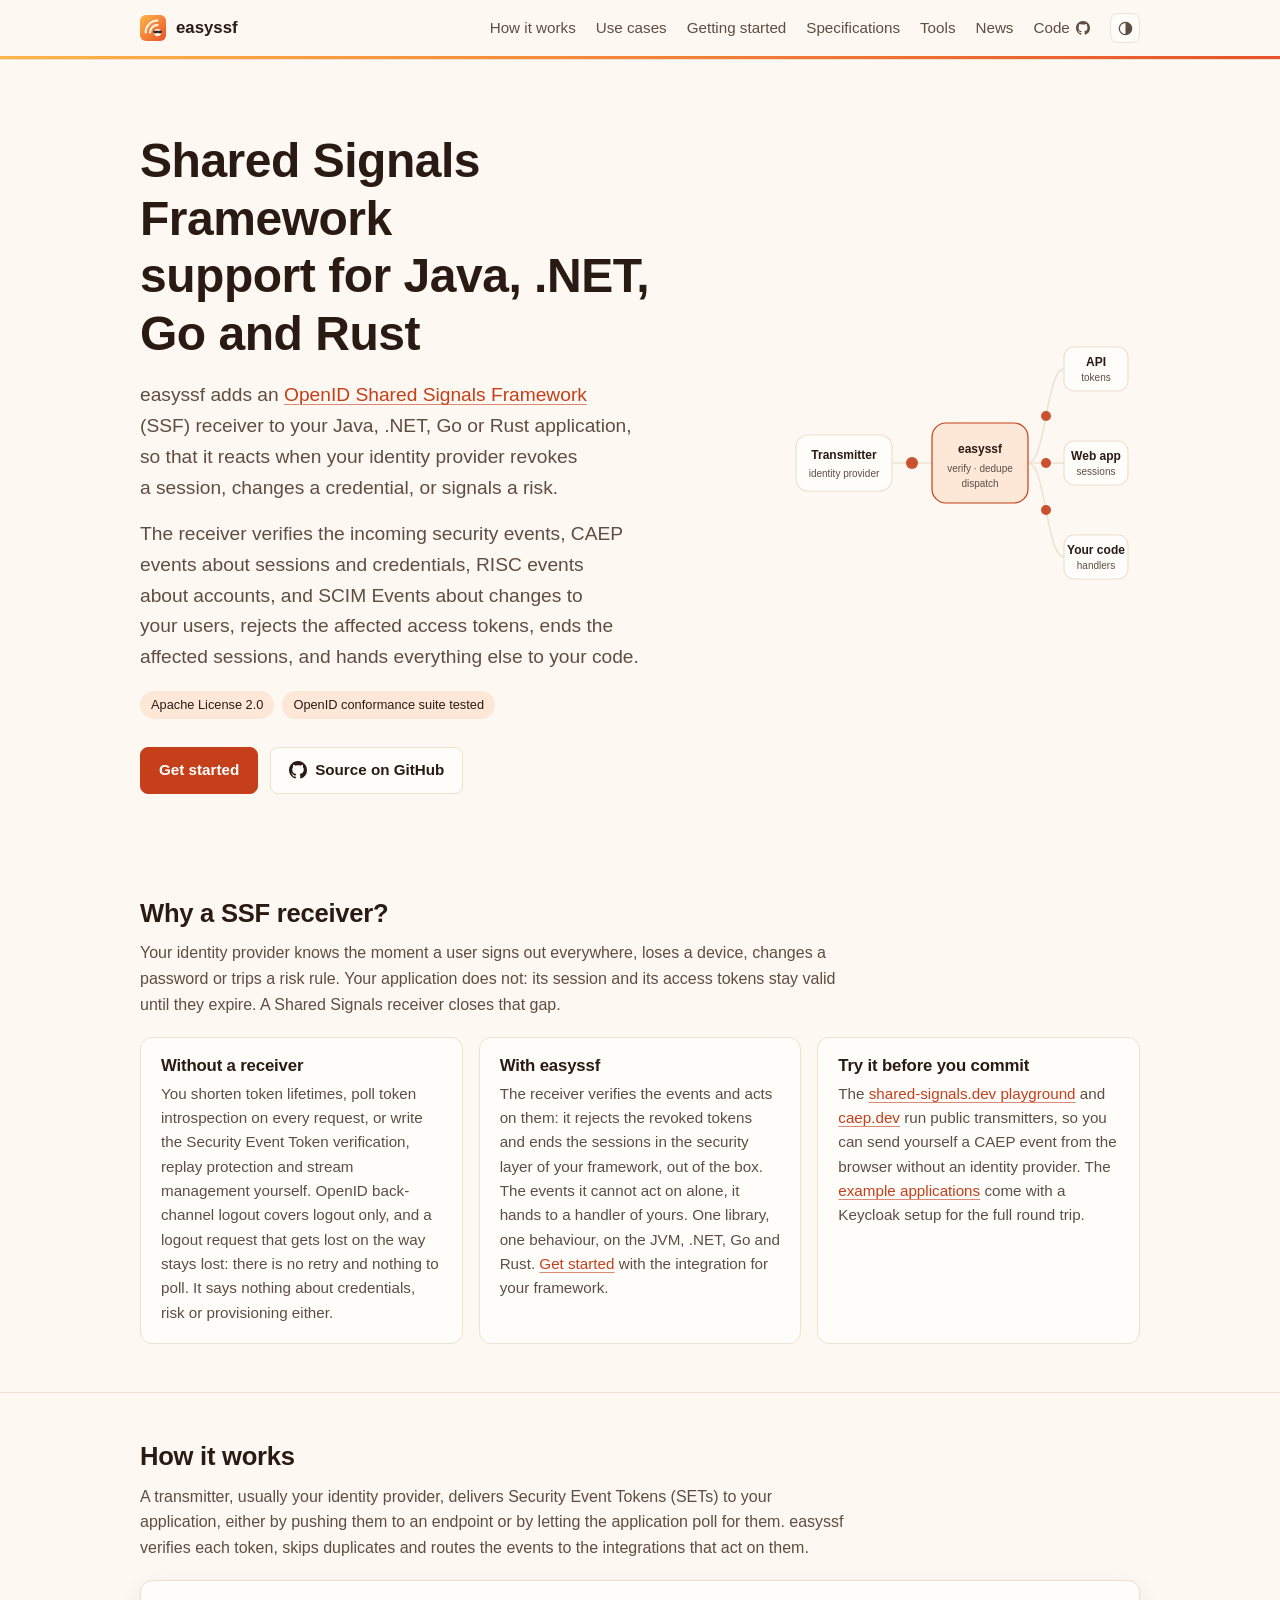
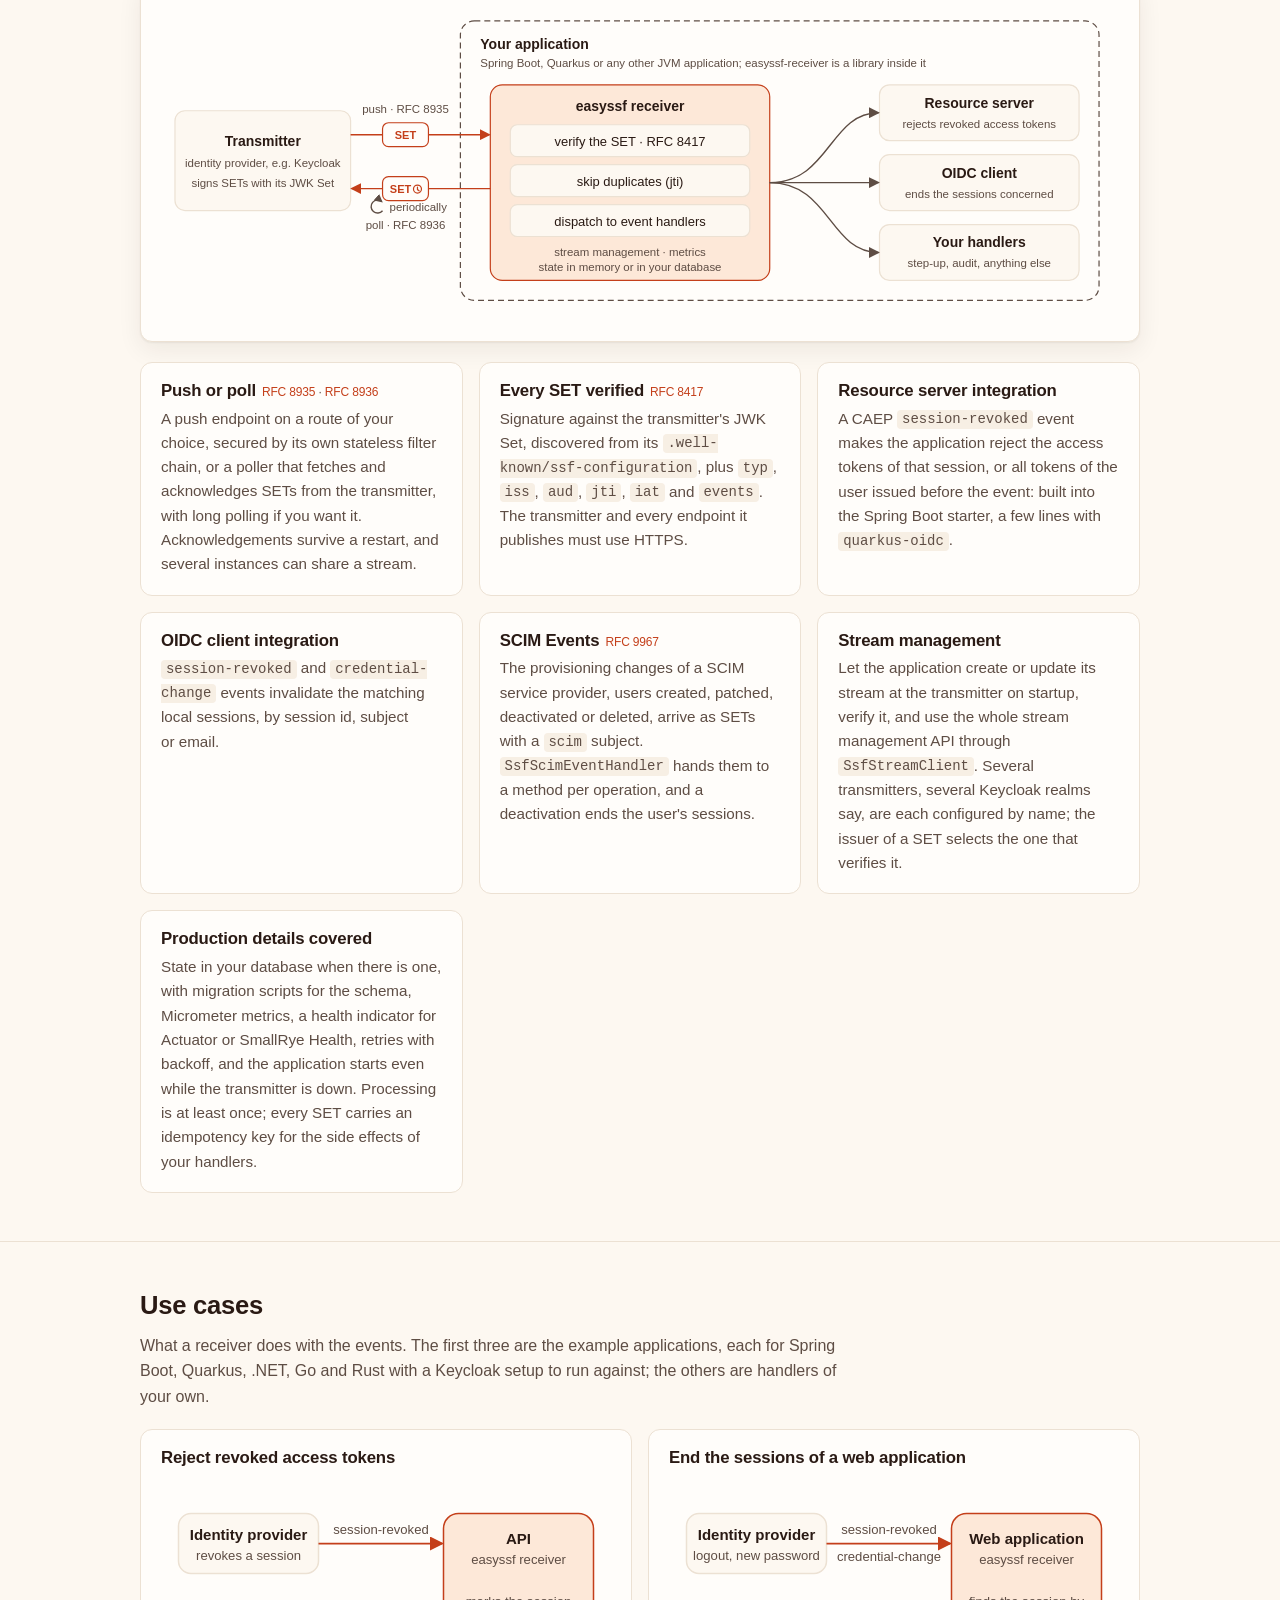
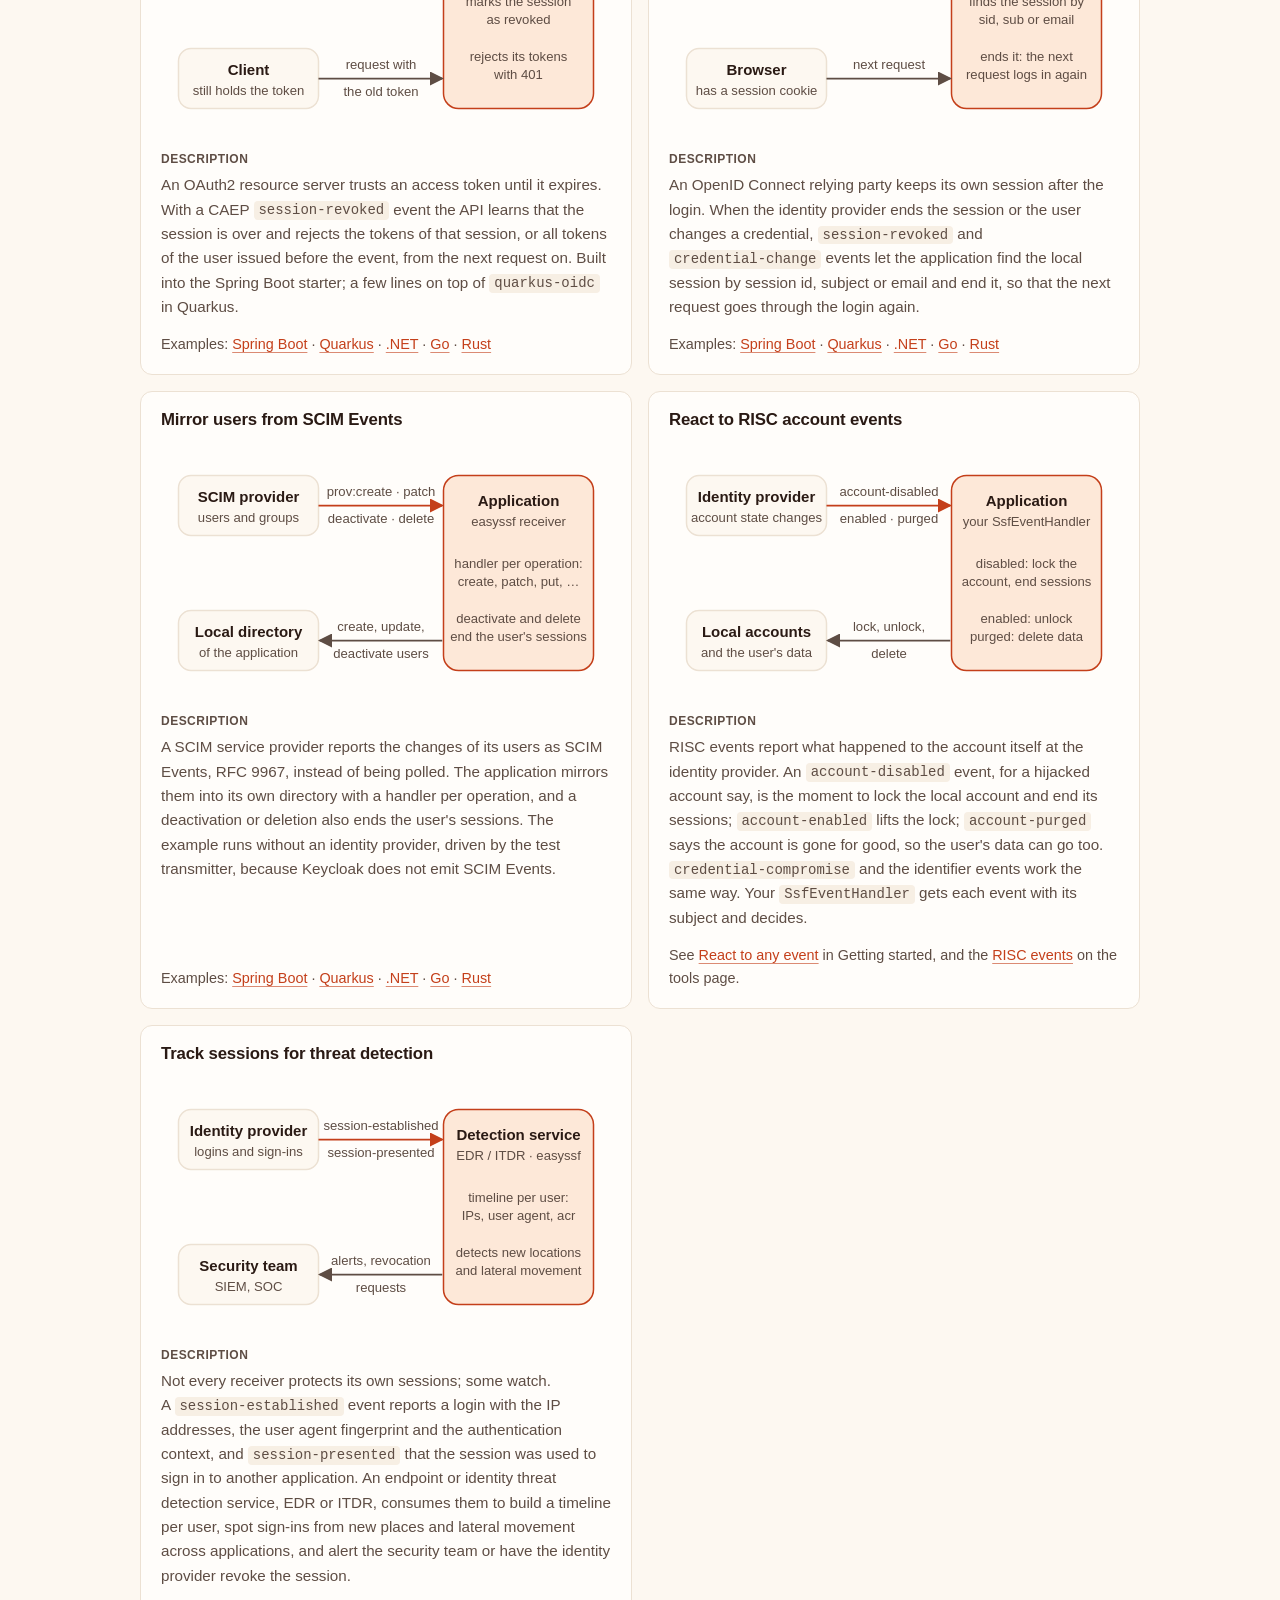
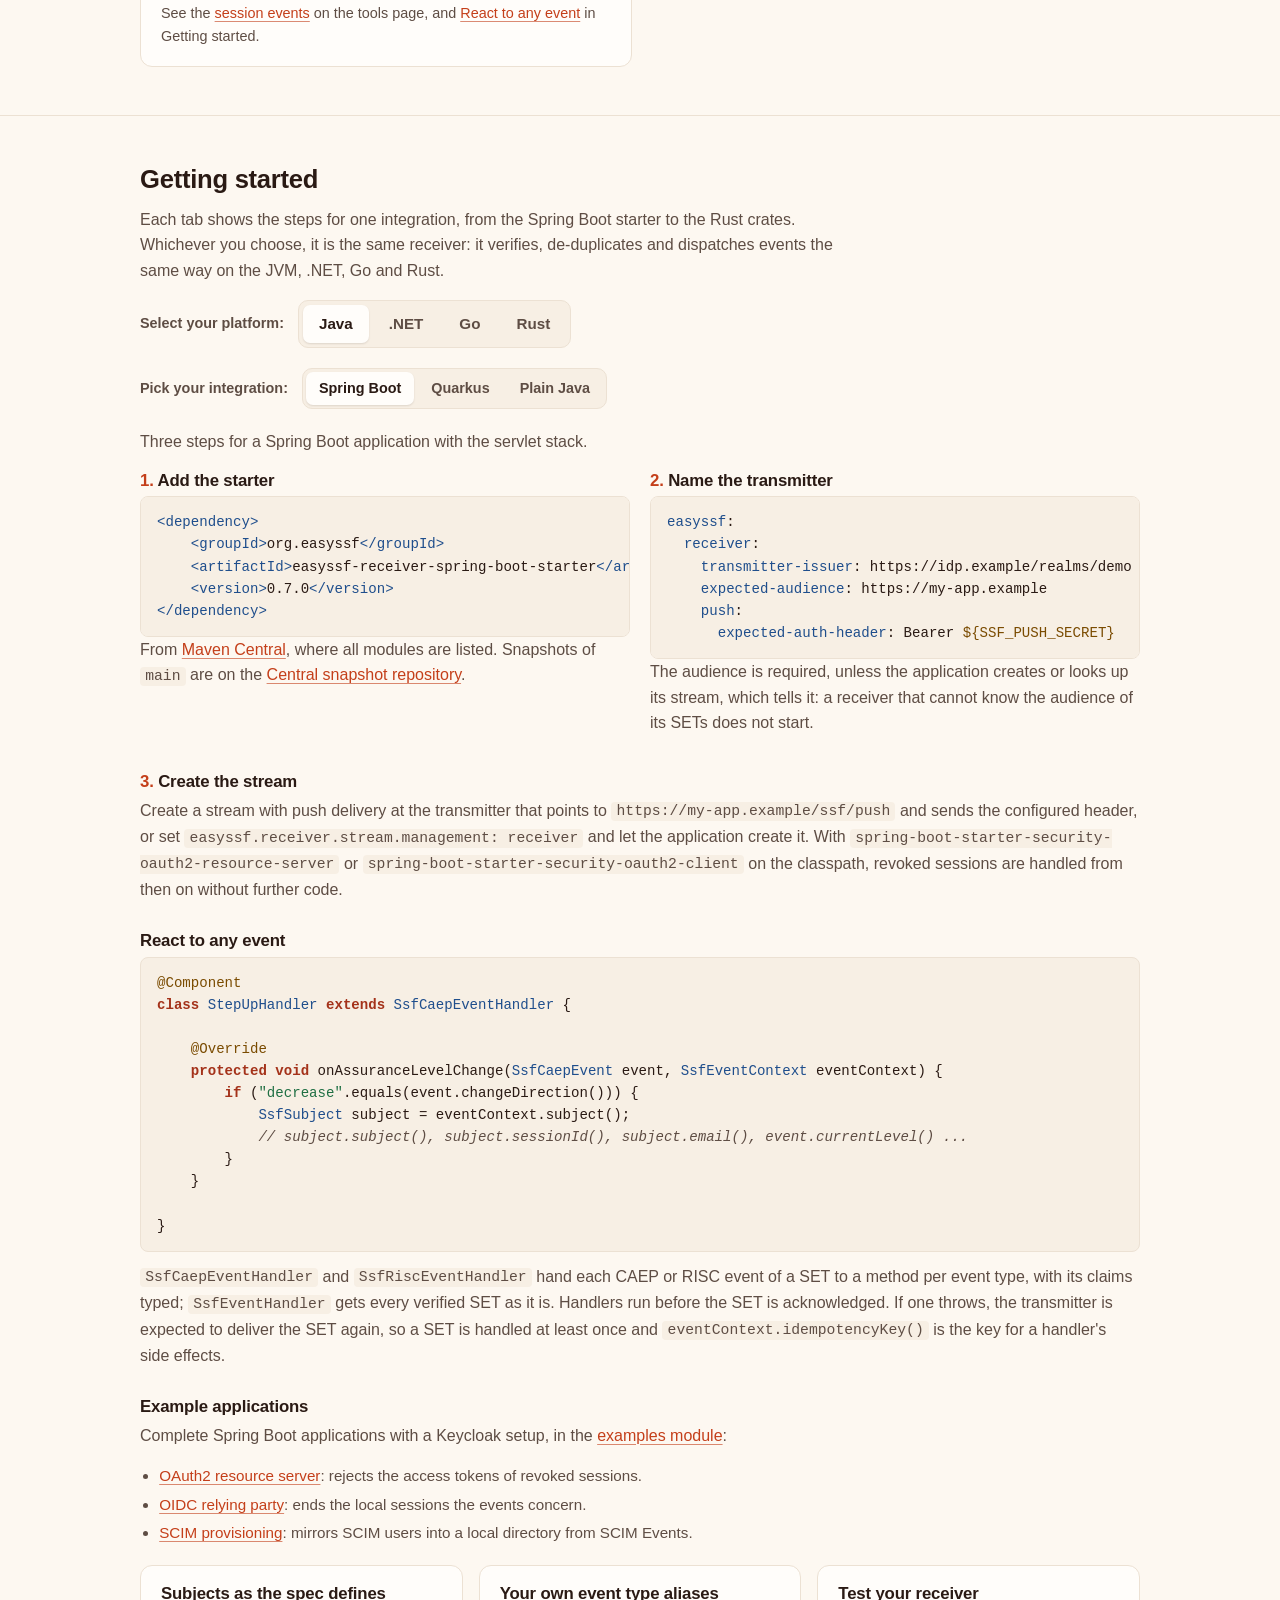
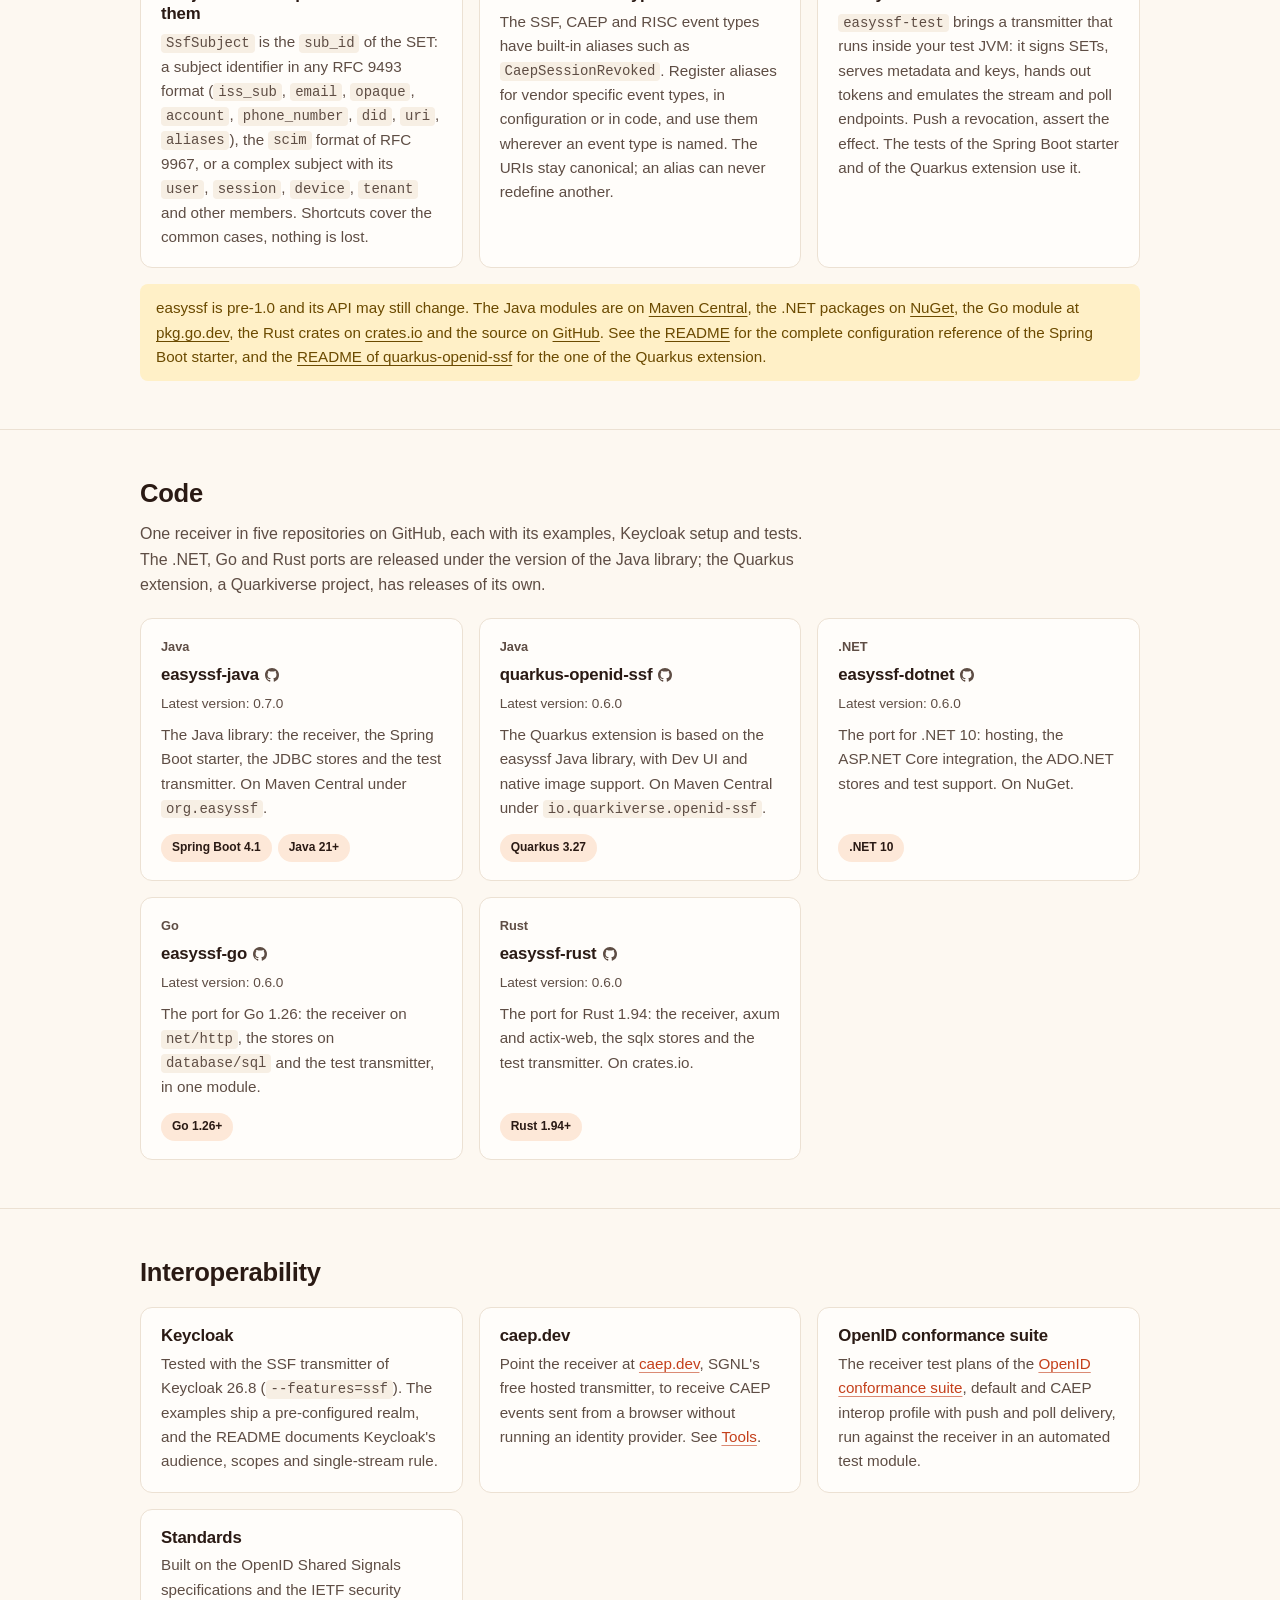
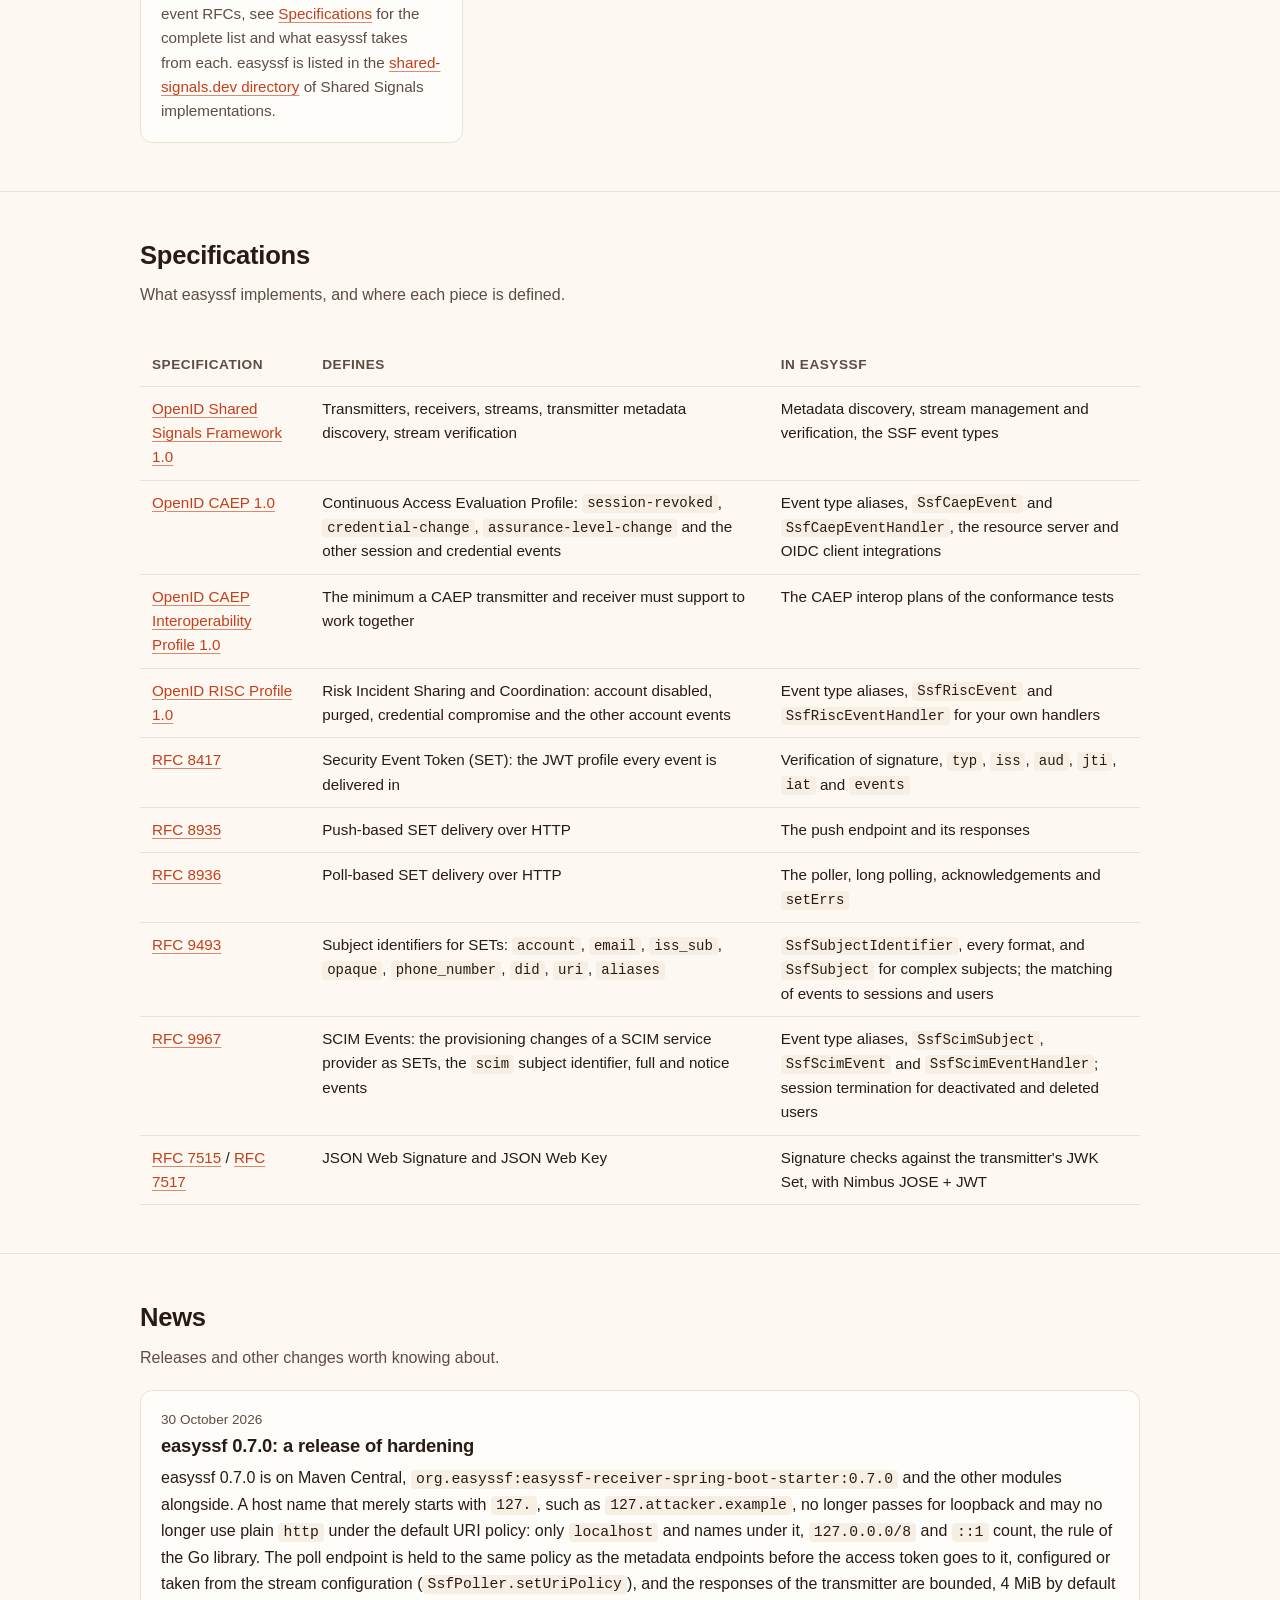
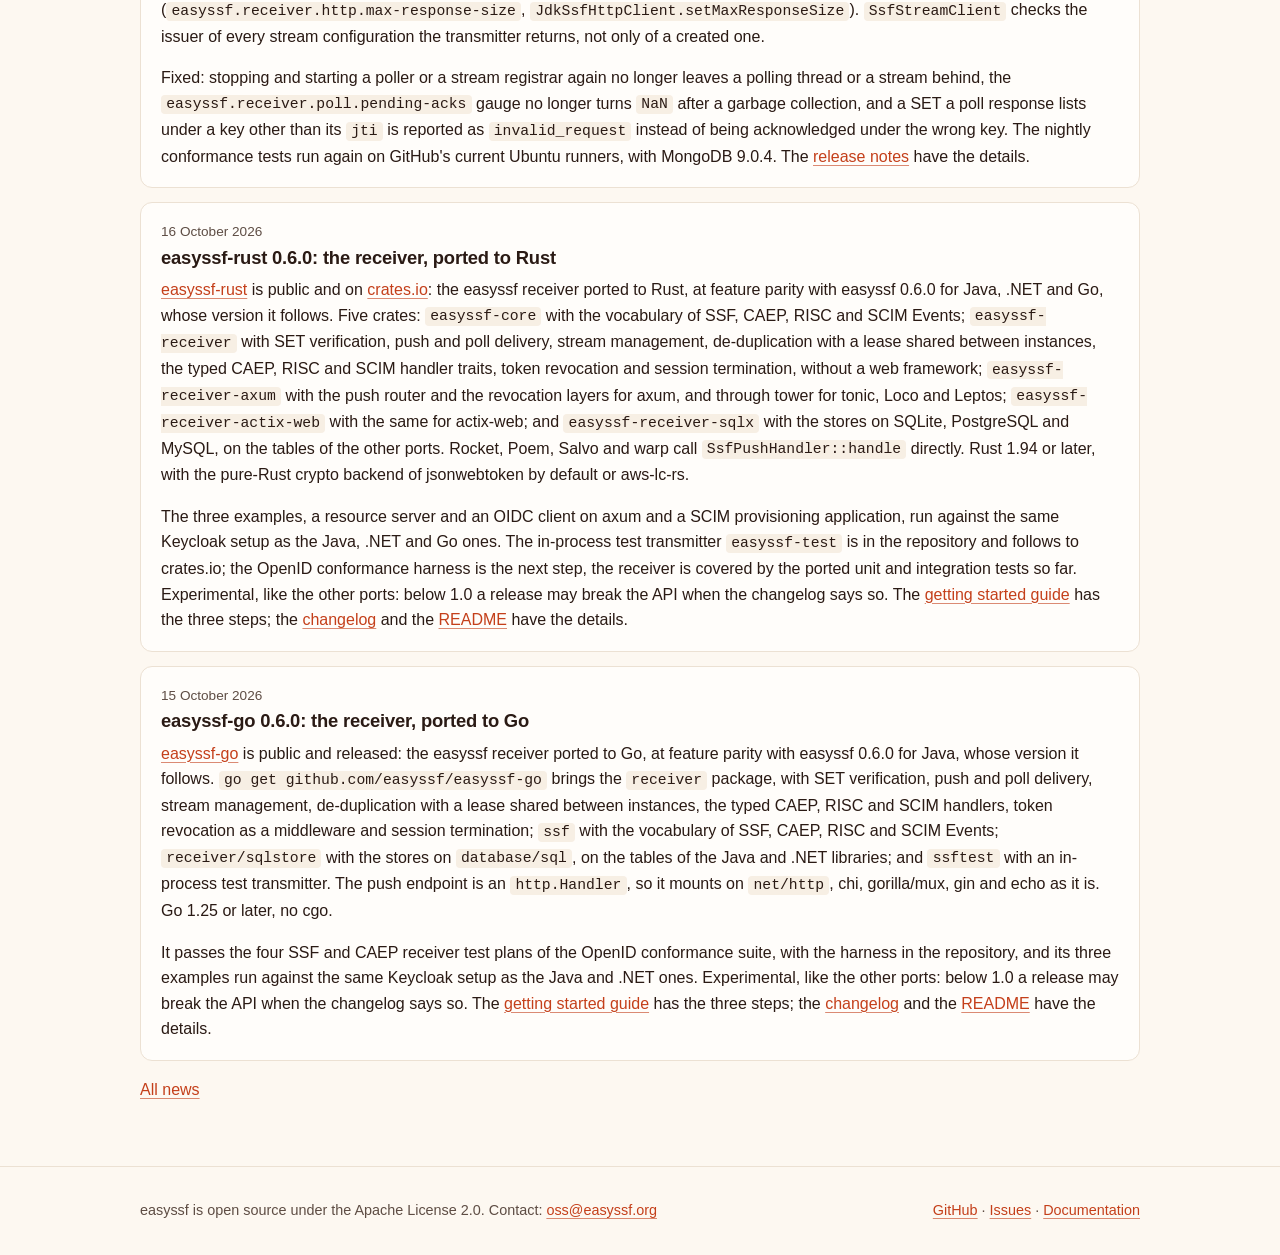
==== commit 5092d766: "Announce easyssf-java release 0.7.0 Signed-off-by: Thomas Darimont <thomas.darimont@googlemail.com>" ====
--- a/index.html
+++ b/index.html
@@ -534,7 +534,7 @@
 <pre><code class="language-xml">&lt;dependency&gt;
     &lt;groupId&gt;org.easyssf&lt;/groupId&gt;
     &lt;artifactId&gt;easyssf-receiver-spring-boot-starter&lt;/artifactId&gt;
-    &lt;version&gt;0.6.0&lt;/version&gt;
+    &lt;version&gt;0.7.0&lt;/version&gt;
 &lt;/dependency&gt;</code></pre>
         <p class="muted">From <a href="https://central.sonatype.com/namespace/org.easyssf">Maven Central</a>, where
           all modules are listed. Snapshots of <code>main</code> are on the
@@ -672,7 +672,7 @@
 <pre><code class="language-xml">&lt;dependency&gt;
     &lt;groupId&gt;org.easyssf&lt;/groupId&gt;
     &lt;artifactId&gt;easyssf-receiver&lt;/artifactId&gt;
-    &lt;version&gt;0.6.0&lt;/version&gt;
+    &lt;version&gt;0.7.0&lt;/version&gt;
 &lt;/dependency&gt;</code></pre>
         <p class="muted">A Java module that depends on <code>easyssf-core</code>, Nimbus JOSE + JWT and SLF4J only. Add
           <code>easyssf-receiver-jdbc</code> for database-backed stores.</p>
@@ -996,7 +996,7 @@
       <div class="card repo">
         <span class="platform">Java</span>
         <h3 id="repo-easyssf-java"><a href="https://github.com/easyssf/easyssf-java">easyssf-java <svg width="14" height="14" viewBox="0 0 16 16" aria-hidden="true"><path fill="currentColor" d="M8 0C3.58 0 0 3.58 0 8c0 3.54 2.29 6.53 5.47 7.59.4.07.55-.17.55-.38 0-.19-.01-.82-.01-1.49-2.01.37-2.53-.49-2.69-.94-.09-.23-.48-.94-.82-1.13-.28-.15-.68-.52-.01-.53.63-.01 1.08.58 1.23.82.72 1.21 1.87.87 2.33.66.07-.52.28-.87.51-1.07-1.78-.2-3.64-.89-3.64-3.95 0-.87.31-1.59.82-2.15-.08-.2-.36-1.02.08-2.12 0 0 .67-.21 2.2.82.64-.18 1.32-.27 2-.27.68 0 1.36.09 2 .27 1.53-1.04 2.2-.82 2.2-.82.44 1.1.16 1.92.08 2.12.51.56.82 1.27.82 2.15 0 3.07-1.87 3.75-3.65 3.95.29.25.54.73.54 1.48 0 1.07-.01 1.93-.01 2.2 0 .21.15.46.55.38A8.01 8.01 0 0 0 16 8c0-4.42-3.58-8-8-8z"/></svg></a></h3>
-        <p class="version">Latest version: 0.6.0</p>
+        <p class="version">Latest version: 0.7.0</p>
         <p>The Java library: the receiver, the Spring Boot starter, the JDBC stores and the test transmitter.
           On Maven Central under <code>org.easyssf</code>.</p>
         <div class="badges">
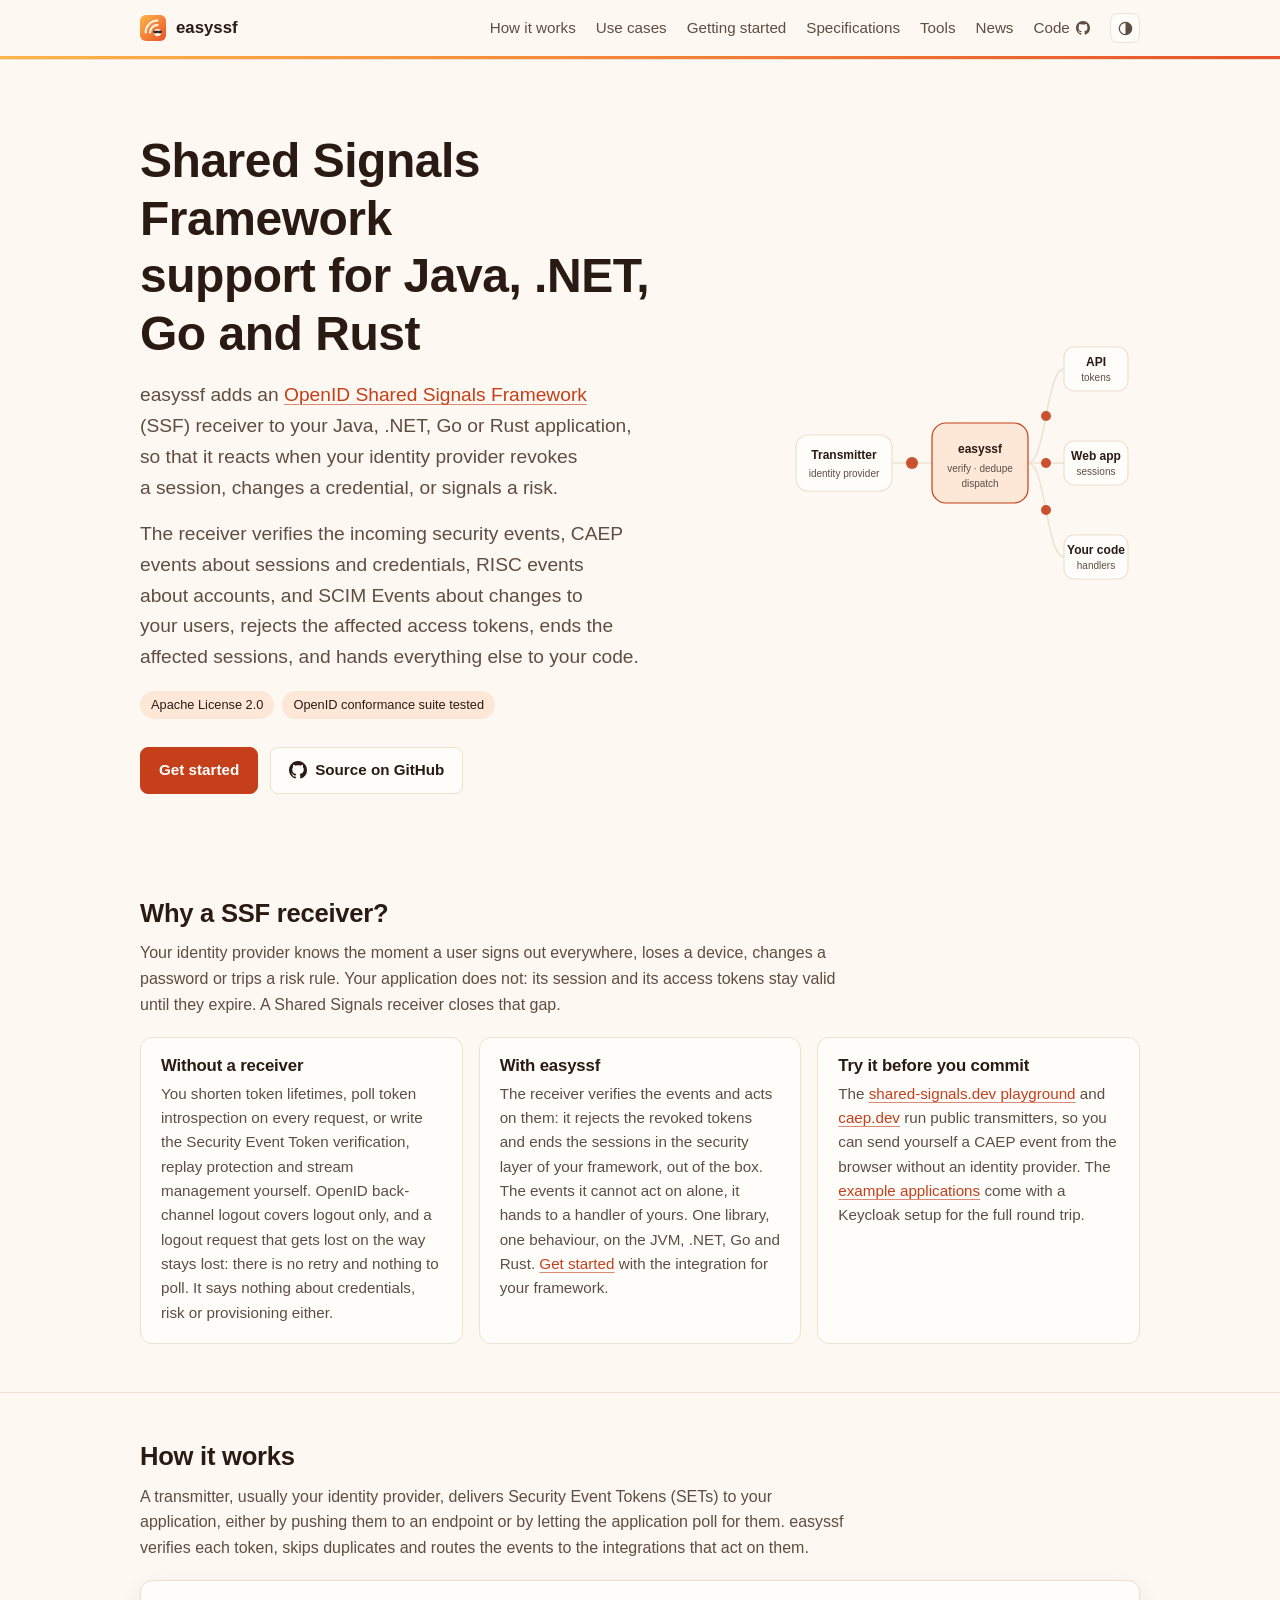
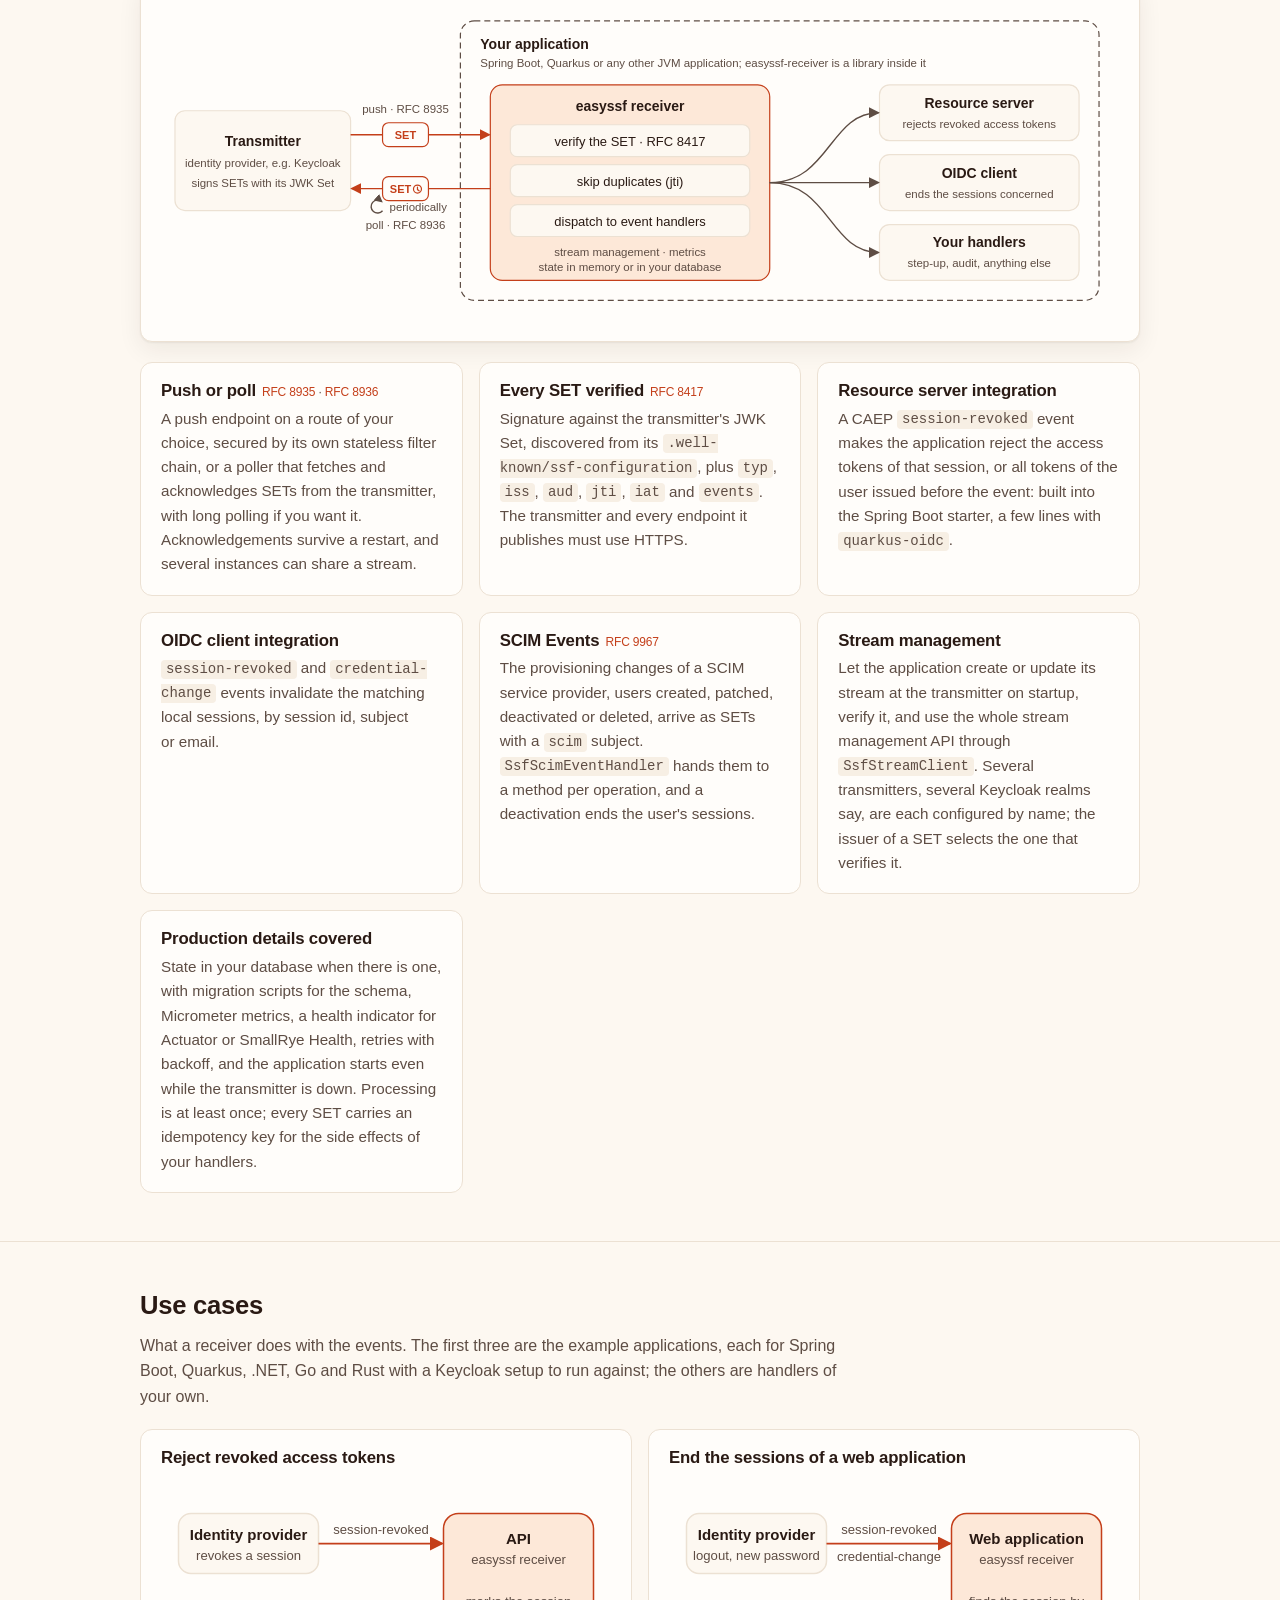
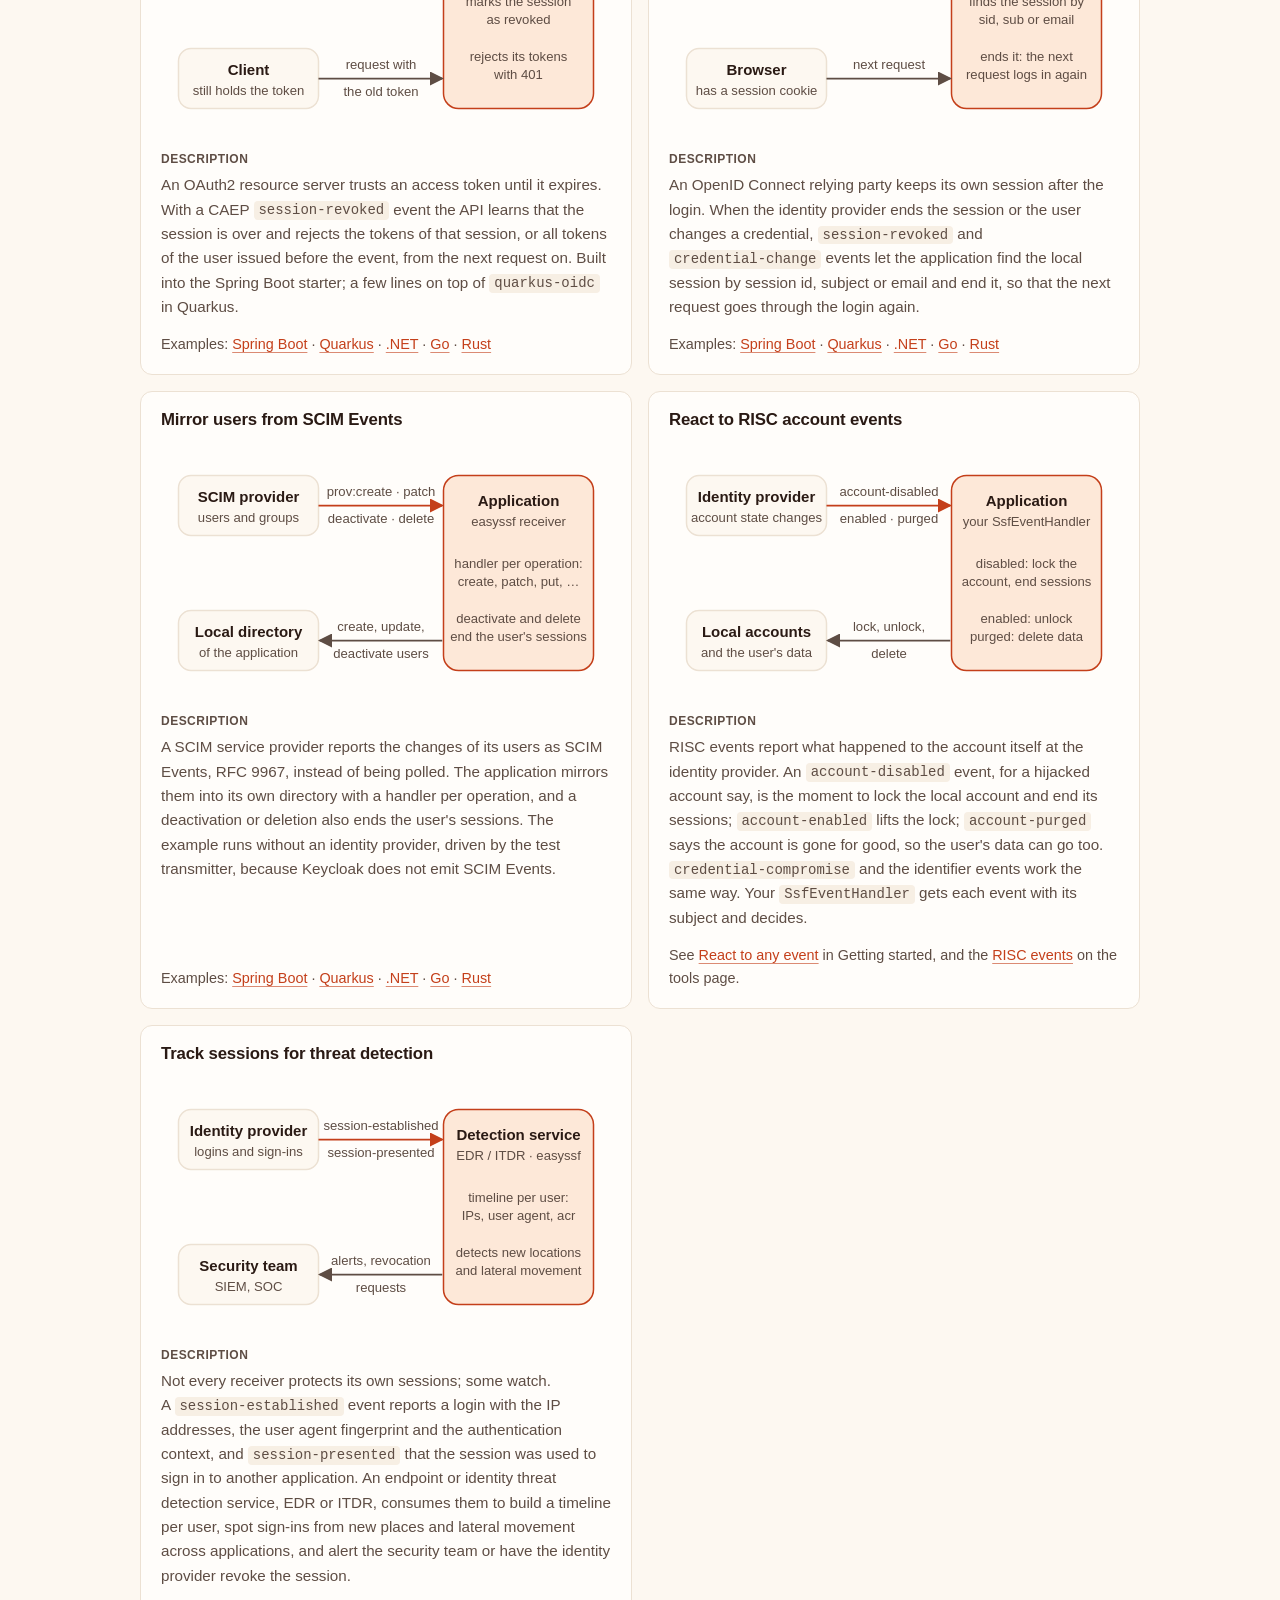
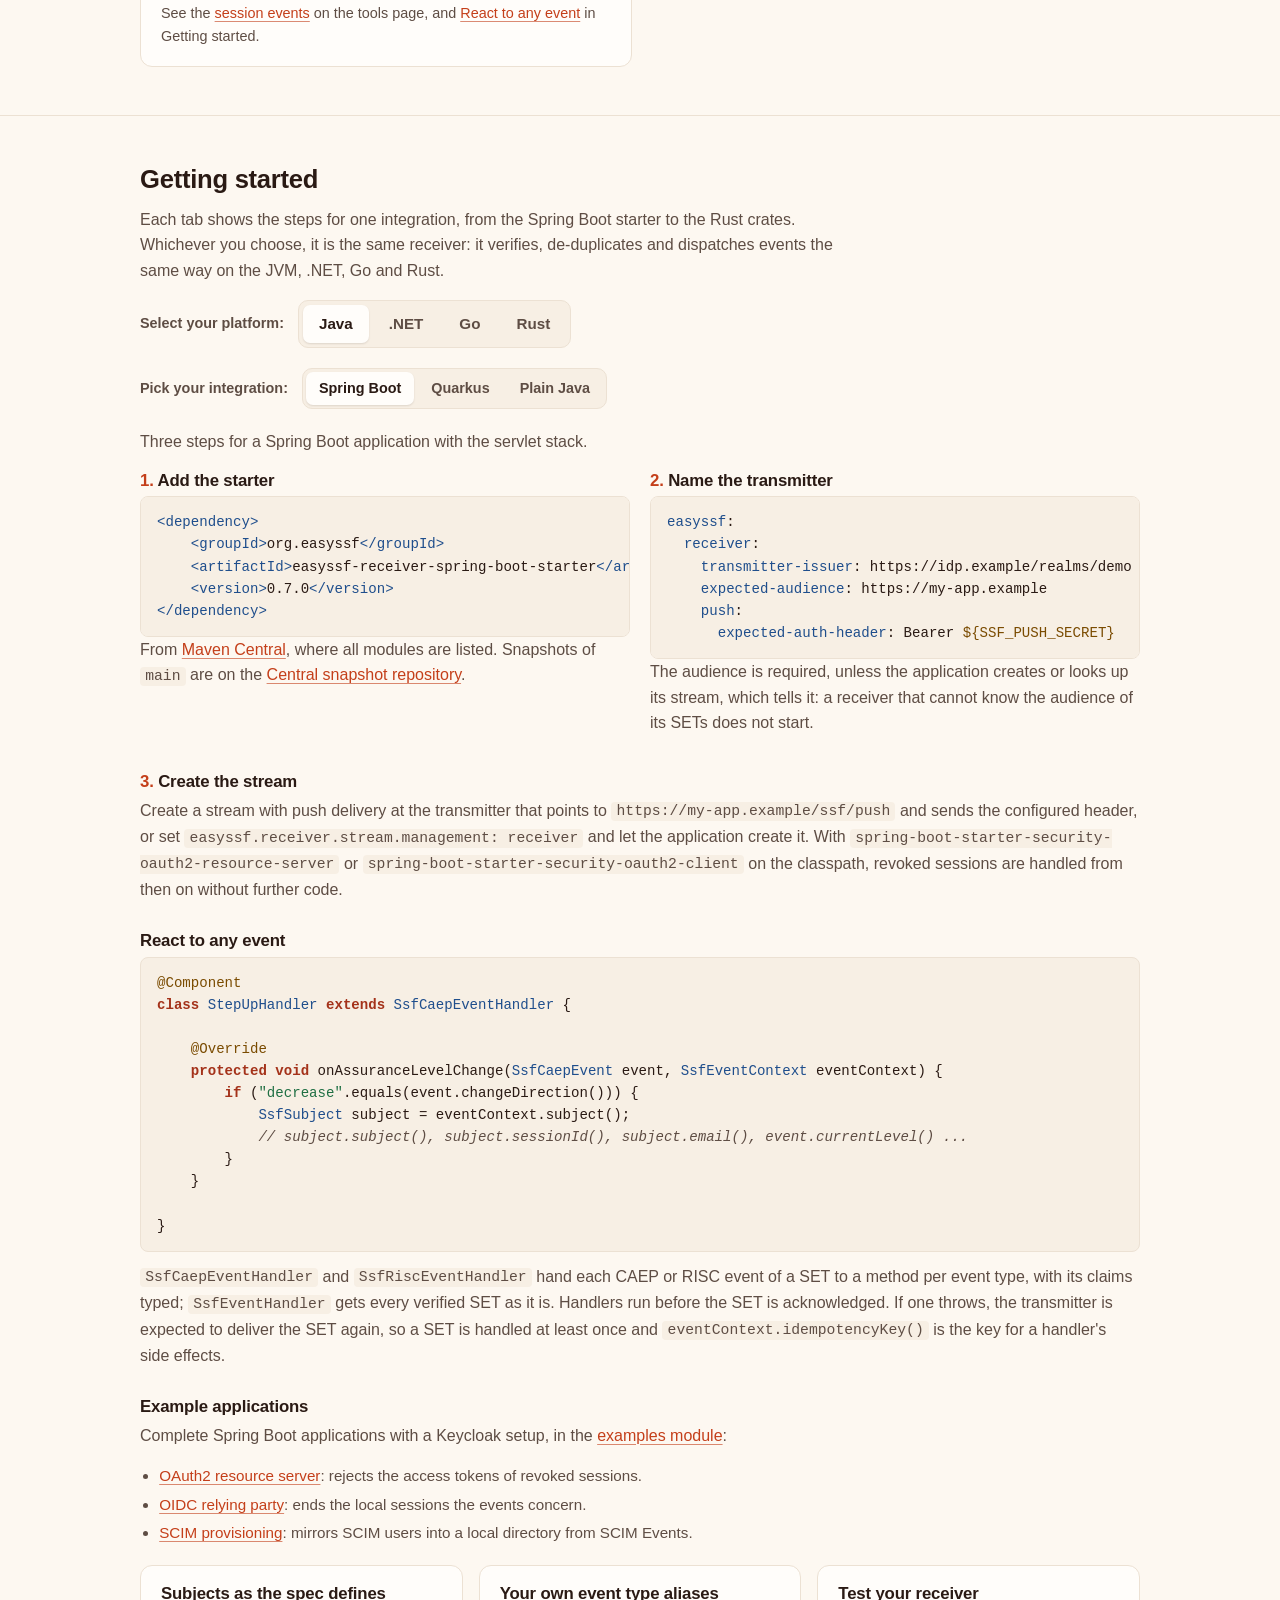
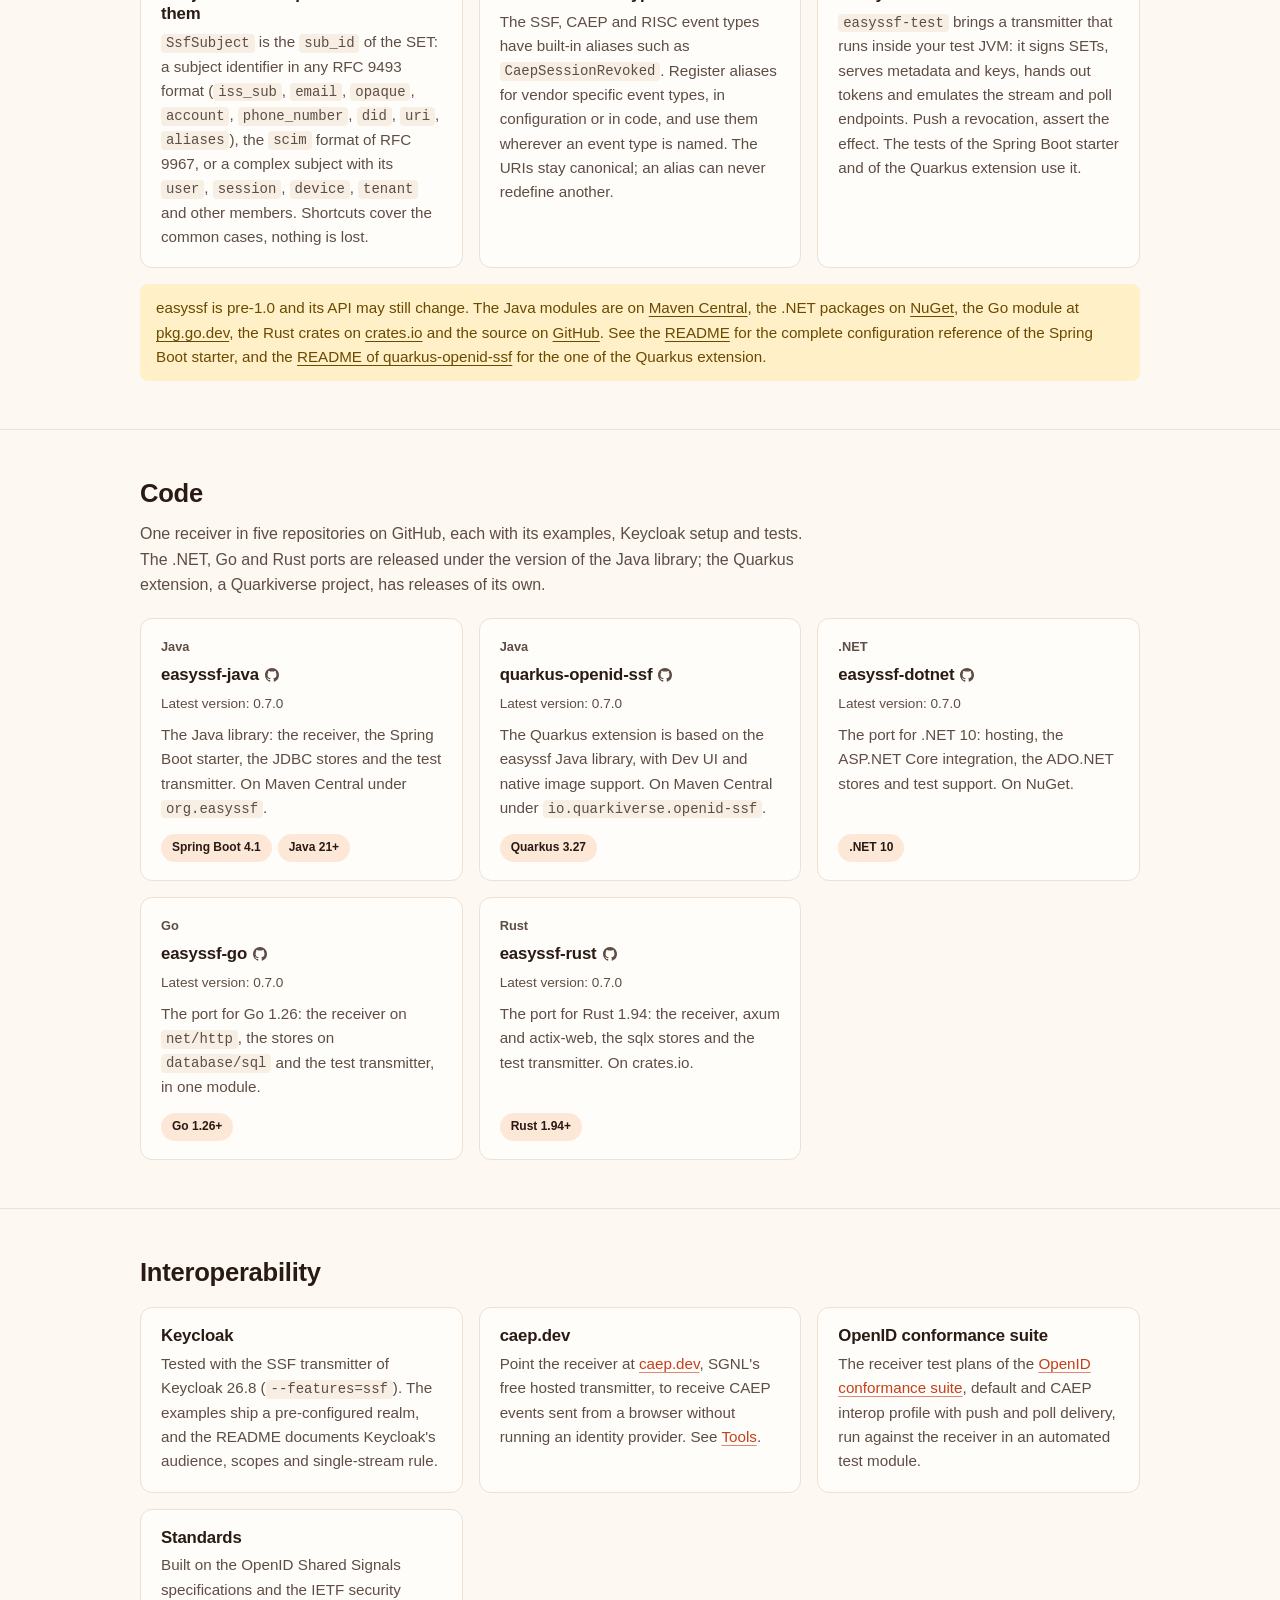
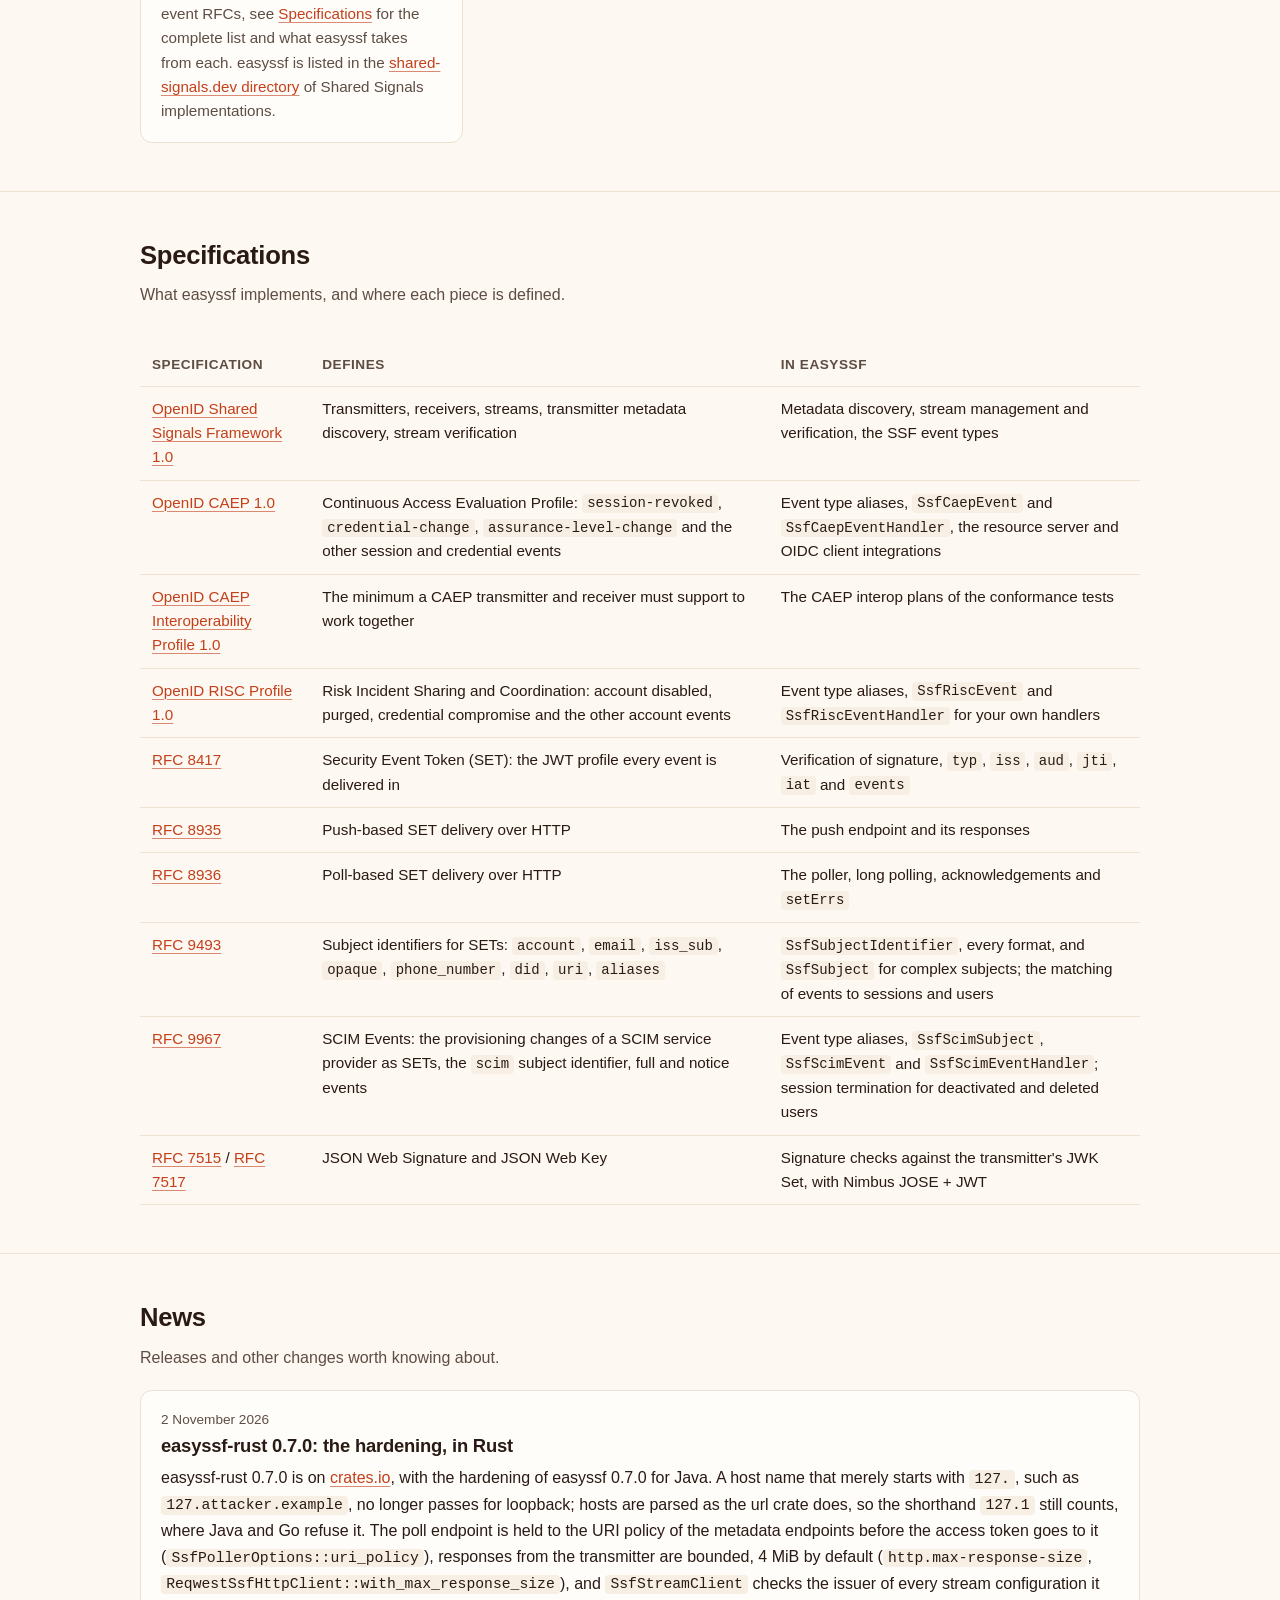
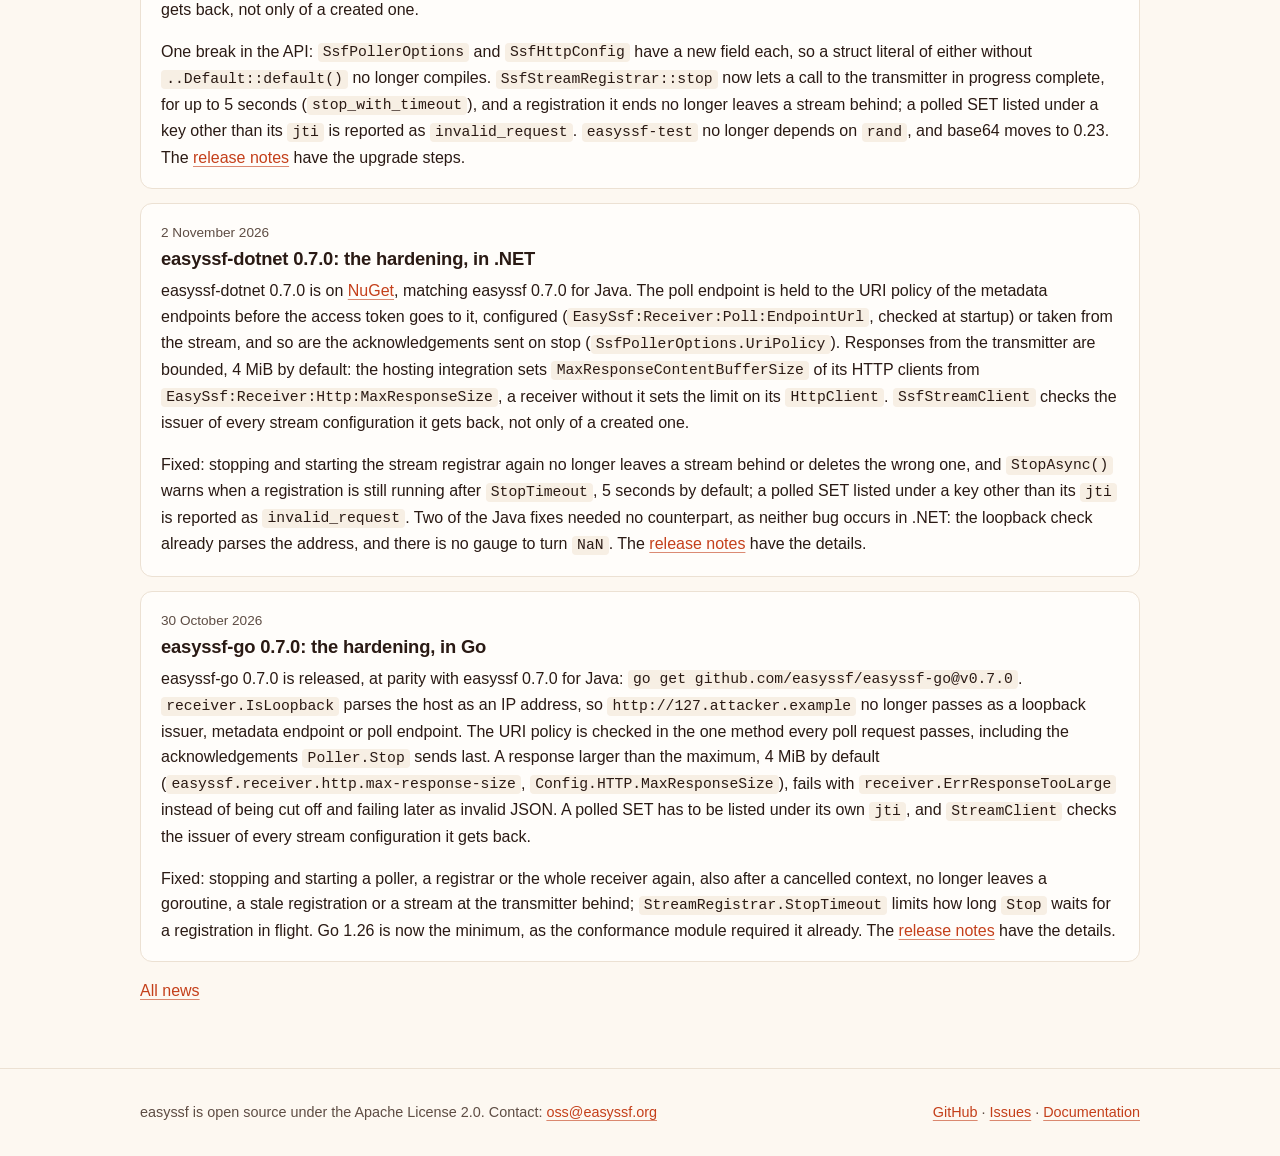
==== commit ec0cf7ff: "Announce easyssf 0.7.0 releases Signed-off-by: Thomas Darimont <thomas.darimont@googlemail.com>" ====
--- a/index.html
+++ b/index.html
@@ -599,12 +599,12 @@
 <pre><code class="language-xml">&lt;dependency&gt;
     &lt;groupId&gt;io.quarkiverse.openid-ssf&lt;/groupId&gt;
     &lt;artifactId&gt;quarkus-openid-ssf-receiver&lt;/artifactId&gt;
-    &lt;version&gt;0.6.0&lt;/version&gt;
+    &lt;version&gt;0.7.0&lt;/version&gt;
 &lt;/dependency&gt;</code></pre>
         <p class="muted">Or <code>quarkus ext add io.quarkiverse.openid-ssf:quarkus-openid-ssf-receiver</code>.
           From <a href="https://central.sonatype.com/namespace/io.quarkiverse.openid-ssf">Maven Central</a>;
-          <a href="https://github.com/quarkiverse/quarkus-openid-ssf/releases/tag/0.6.0">0.6.0</a> is built on
-          easyssf 0.6.0: poll delivery that survives restarts and runs on several instances, long polling, SCIM Events
+          <a href="https://github.com/quarkiverse/quarkus-openid-ssf/releases/tag/0.7.0">0.7.0</a> is built on
+          easyssf 0.7.0: poll delivery that survives restarts and runs on several instances, long polling, SCIM Events
           and the typed CAEP and RISC handlers, like the Spring Boot starter. The extension is versioned and released
           on its own; the versions coincide this time.</p>
       </div>
@@ -734,8 +734,8 @@
     <div class="two steps">
       <div class="step">
         <h3 id="dotnet-add-the-packages">Add the packages</h3>
-<pre><code class="language-xml">&lt;PackageReference Include=&quot;EasySsf.Receiver.Hosting&quot; Version=&quot;0.6.0&quot; /&gt;
-&lt;PackageReference Include=&quot;EasySsf.Receiver.AspNetCore&quot; Version=&quot;0.6.0&quot; /&gt;</code></pre>
+<pre><code class="language-xml">&lt;PackageReference Include=&quot;EasySsf.Receiver.Hosting&quot; Version=&quot;0.7.0&quot; /&gt;
+&lt;PackageReference Include=&quot;EasySsf.Receiver.AspNetCore&quot; Version=&quot;0.7.0&quot; /&gt;</code></pre>
         <p class="muted">From <a href="https://www.nuget.org/profiles/easyssf">NuGet</a>, where all packages are listed:
           <code>EasySsf.Receiver.Hosting</code> for any <code>Microsoft.Extensions.Hosting</code> application and
           <code>EasySsf.Receiver.AspNetCore</code> for the push endpoint and the revocation hooks; add
@@ -808,10 +808,10 @@
     <div class="two steps">
       <div class="step">
         <h3 id="go-add-the-module">Add the module</h3>
-<pre><code class="language-sh">go get github.com/easyssf/easyssf-go@v0.6.0</code></pre>
+<pre><code class="language-sh">go get github.com/easyssf/easyssf-go@v0.7.0</code></pre>
         <p class="muted">One module: <code>receiver</code> is the receiver, <code>ssf</code> the vocabulary of SETs, subjects
           and events, <code>receiver/sqlstore</code> the stores on <code>database/sql</code> for SQLite, PostgreSQL and
-          MySQL, and <code>ssftest</code> a transmitter for your tests. Go 1.25 or later, no cgo.</p>
+          MySQL, and <code>ssftest</code> a transmitter for your tests. Go 1.26 or later, no cgo.</p>
       </div>
       <div class="step">
         <h3 id="go-name-the-transmitter">Name the transmitter</h3>
@@ -883,8 +883,8 @@
       <div class="step">
         <h3 id="rust-add-the-crates">Add the crates</h3>
 <pre><code class="language-toml">[dependencies]
-easyssf-receiver = "0.6.0"
-easyssf-receiver-axum = "0.6.0"</code></pre>
+easyssf-receiver = "0.7.0"
+easyssf-receiver-axum = "0.7.0"</code></pre>
         <p class="muted">From <a href="https://crates.io/crates/easyssf-receiver">crates.io</a>: <code>easyssf-receiver</code>
           is the receiver without a web framework, <code>easyssf-receiver-axum</code> the push router and the
           revocation layers for axum, or <code>easyssf-receiver-actix-web</code> for actix-web; add
@@ -1007,7 +1007,7 @@
       <div class="card repo">
         <span class="platform">Java</span>
         <h3 id="repo-quarkus-openid-ssf"><a href="https://github.com/quarkiverse/quarkus-openid-ssf">quarkus-openid-ssf <svg width="14" height="14" viewBox="0 0 16 16" aria-hidden="true"><path fill="currentColor" d="M8 0C3.58 0 0 3.58 0 8c0 3.54 2.29 6.53 5.47 7.59.4.07.55-.17.55-.38 0-.19-.01-.82-.01-1.49-2.01.37-2.53-.49-2.69-.94-.09-.23-.48-.94-.82-1.13-.28-.15-.68-.52-.01-.53.63-.01 1.08.58 1.23.82.72 1.21 1.87.87 2.33.66.07-.52.28-.87.51-1.07-1.78-.2-3.64-.89-3.64-3.95 0-.87.31-1.59.82-2.15-.08-.2-.36-1.02.08-2.12 0 0 .67-.21 2.2.82.64-.18 1.32-.27 2-.27.68 0 1.36.09 2 .27 1.53-1.04 2.2-.82 2.2-.82.44 1.1.16 1.92.08 2.12.51.56.82 1.27.82 2.15 0 3.07-1.87 3.75-3.65 3.95.29.25.54.73.54 1.48 0 1.07-.01 1.93-.01 2.2 0 .21.15.46.55.38A8.01 8.01 0 0 0 16 8c0-4.42-3.58-8-8-8z"/></svg></a></h3>
-        <p class="version">Latest version: 0.6.0</p>
+        <p class="version">Latest version: 0.7.0</p>
         <p>The Quarkus extension is based on the easyssf Java library, with Dev UI and native image support. On Maven Central under
           <code>io.quarkiverse.openid-ssf</code>.</p>
         <div class="badges">
@@ -1017,7 +1017,7 @@
       <div class="card repo">
         <span class="platform">.NET</span>
         <h3 id="repo-easyssf-dotnet"><a href="https://github.com/easyssf/easyssf-dotnet">easyssf-dotnet <svg width="14" height="14" viewBox="0 0 16 16" aria-hidden="true"><path fill="currentColor" d="M8 0C3.58 0 0 3.58 0 8c0 3.54 2.29 6.53 5.47 7.59.4.07.55-.17.55-.38 0-.19-.01-.82-.01-1.49-2.01.37-2.53-.49-2.69-.94-.09-.23-.48-.94-.82-1.13-.28-.15-.68-.52-.01-.53.63-.01 1.08.58 1.23.82.72 1.21 1.87.87 2.33.66.07-.52.28-.87.51-1.07-1.78-.2-3.64-.89-3.64-3.95 0-.87.31-1.59.82-2.15-.08-.2-.36-1.02.08-2.12 0 0 .67-.21 2.2.82.64-.18 1.32-.27 2-.27.68 0 1.36.09 2 .27 1.53-1.04 2.2-.82 2.2-.82.44 1.1.16 1.92.08 2.12.51.56.82 1.27.82 2.15 0 3.07-1.87 3.75-3.65 3.95.29.25.54.73.54 1.48 0 1.07-.01 1.93-.01 2.2 0 .21.15.46.55.38A8.01 8.01 0 0 0 16 8c0-4.42-3.58-8-8-8z"/></svg></a></h3>
-        <p class="version">Latest version: 0.6.0</p>
+        <p class="version">Latest version: 0.7.0</p>
         <p>The port for .NET 10: hosting, the ASP.NET Core integration, the ADO.NET stores and test support.
           On NuGet.</p>
         <div class="badges">
@@ -1027,7 +1027,7 @@
       <div class="card repo">
         <span class="platform">Go</span>
         <h3 id="repo-easyssf-go"><a href="https://github.com/easyssf/easyssf-go">easyssf-go <svg width="14" height="14" viewBox="0 0 16 16" aria-hidden="true"><path fill="currentColor" d="M8 0C3.58 0 0 3.58 0 8c0 3.54 2.29 6.53 5.47 7.59.4.07.55-.17.55-.38 0-.19-.01-.82-.01-1.49-2.01.37-2.53-.49-2.69-.94-.09-.23-.48-.94-.82-1.13-.28-.15-.68-.52-.01-.53.63-.01 1.08.58 1.23.82.72 1.21 1.87.87 2.33.66.07-.52.28-.87.51-1.07-1.78-.2-3.64-.89-3.64-3.95 0-.87.31-1.59.82-2.15-.08-.2-.36-1.02.08-2.12 0 0 .67-.21 2.2.82.64-.18 1.32-.27 2-.27.68 0 1.36.09 2 .27 1.53-1.04 2.2-.82 2.2-.82.44 1.1.16 1.92.08 2.12.51.56.82 1.27.82 2.15 0 3.07-1.87 3.75-3.65 3.95.29.25.54.73.54 1.48 0 1.07-.01 1.93-.01 2.2 0 .21.15.46.55.38A8.01 8.01 0 0 0 16 8c0-4.42-3.58-8-8-8z"/></svg></a></h3>
-        <p class="version">Latest version: 0.6.0</p>
+        <p class="version">Latest version: 0.7.0</p>
         <p>The port for Go 1.26: the receiver on <code>net/http</code>, the stores on <code>database/sql</code> and
           the test transmitter, in one module.</p>
         <div class="badges">
@@ -1037,7 +1037,7 @@
       <div class="card repo">
         <span class="platform">Rust</span>
         <h3 id="repo-easyssf-rust"><a href="https://github.com/easyssf/easyssf-rust">easyssf-rust <svg width="14" height="14" viewBox="0 0 16 16" aria-hidden="true"><path fill="currentColor" d="M8 0C3.58 0 0 3.58 0 8c0 3.54 2.29 6.53 5.47 7.59.4.07.55-.17.55-.38 0-.19-.01-.82-.01-1.49-2.01.37-2.53-.49-2.69-.94-.09-.23-.48-.94-.82-1.13-.28-.15-.68-.52-.01-.53.63-.01 1.08.58 1.23.82.72 1.21 1.87.87 2.33.66.07-.52.28-.87.51-1.07-1.78-.2-3.64-.89-3.64-3.95 0-.87.31-1.59.82-2.15-.08-.2-.36-1.02.08-2.12 0 0 .67-.21 2.2.82.64-.18 1.32-.27 2-.27.68 0 1.36.09 2 .27 1.53-1.04 2.2-.82 2.2-.82.44 1.1.16 1.92.08 2.12.51.56.82 1.27.82 2.15 0 3.07-1.87 3.75-3.65 3.95.29.25.54.73.54 1.48 0 1.07-.01 1.93-.01 2.2 0 .21.15.46.55.38A8.01 8.01 0 0 0 16 8c0-4.42-3.58-8-8-8z"/></svg></a></h3>
-        <p class="version">Latest version: 0.6.0</p>
+        <p class="version">Latest version: 0.7.0</p>
         <p>The port for Rust 1.94: the receiver, axum and actix-web, the sqlx stores and the test transmitter.
           On crates.io.</p>
         <div class="badges">
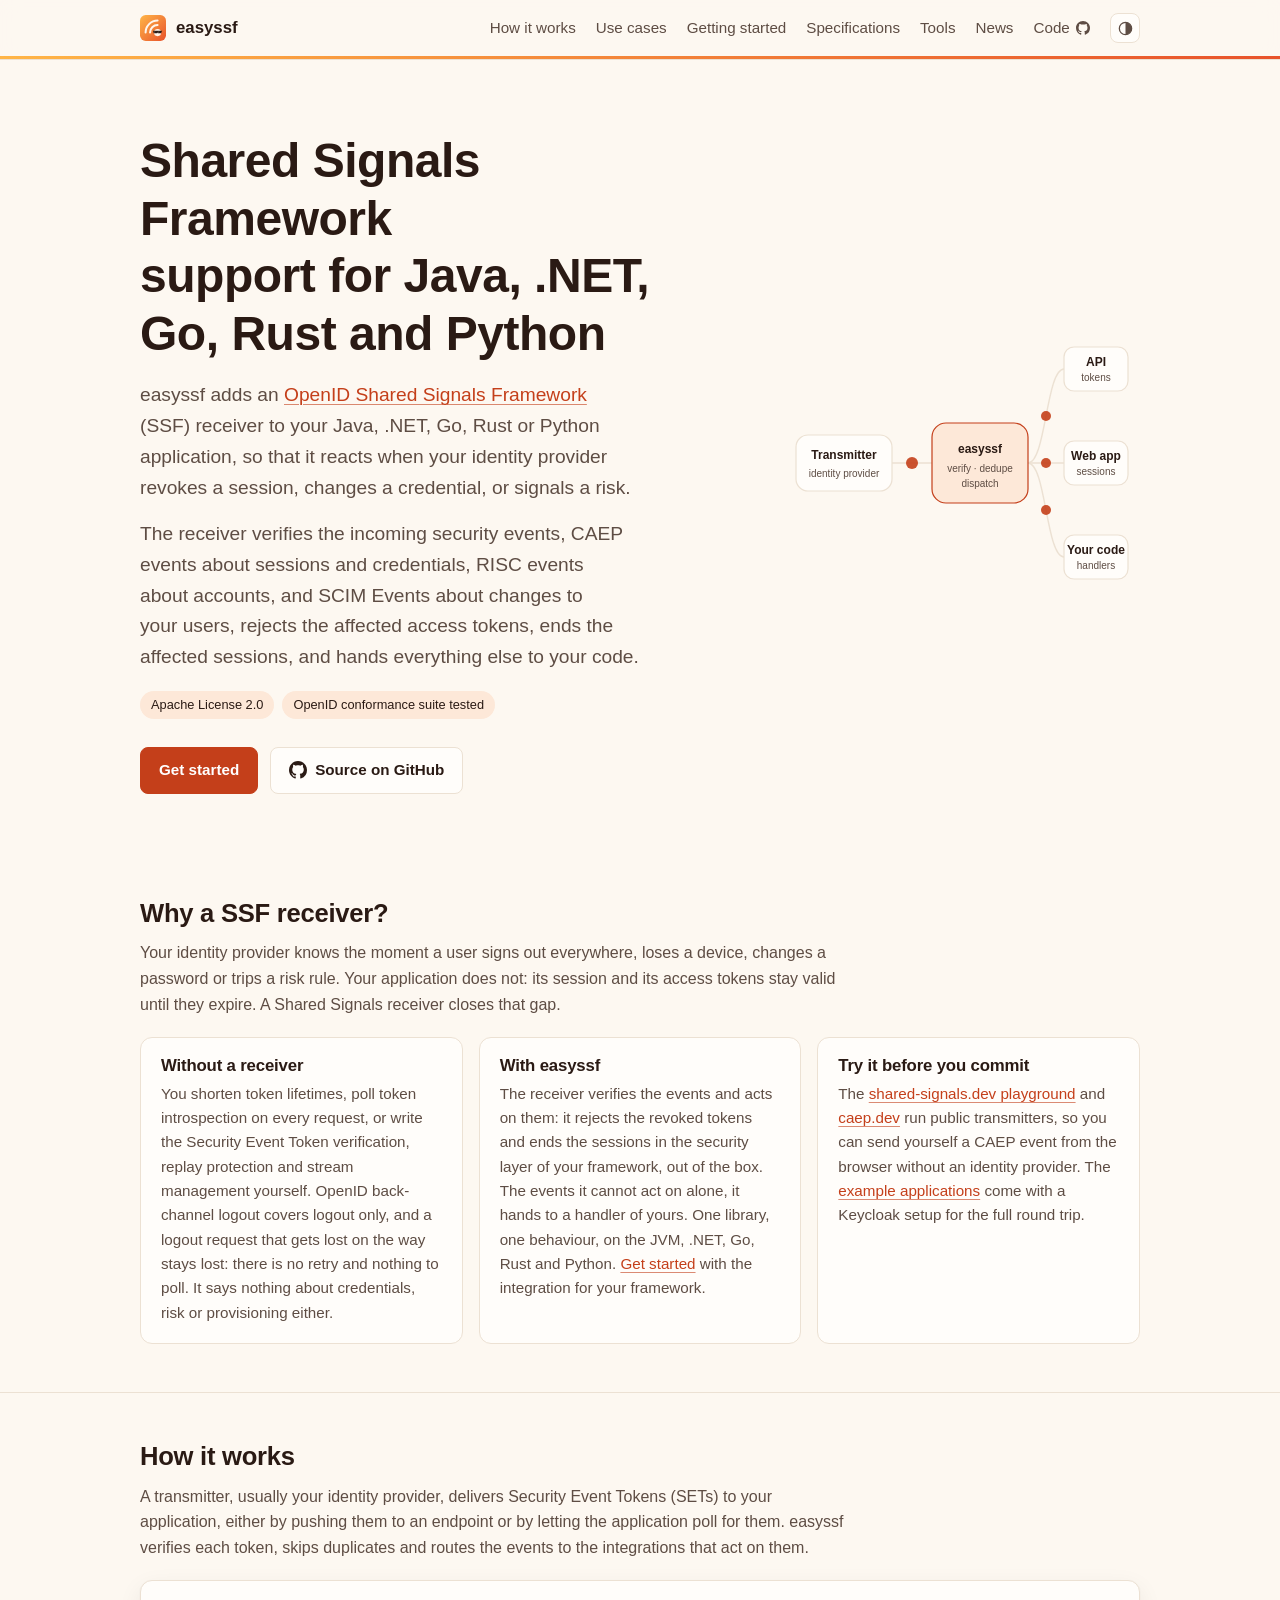
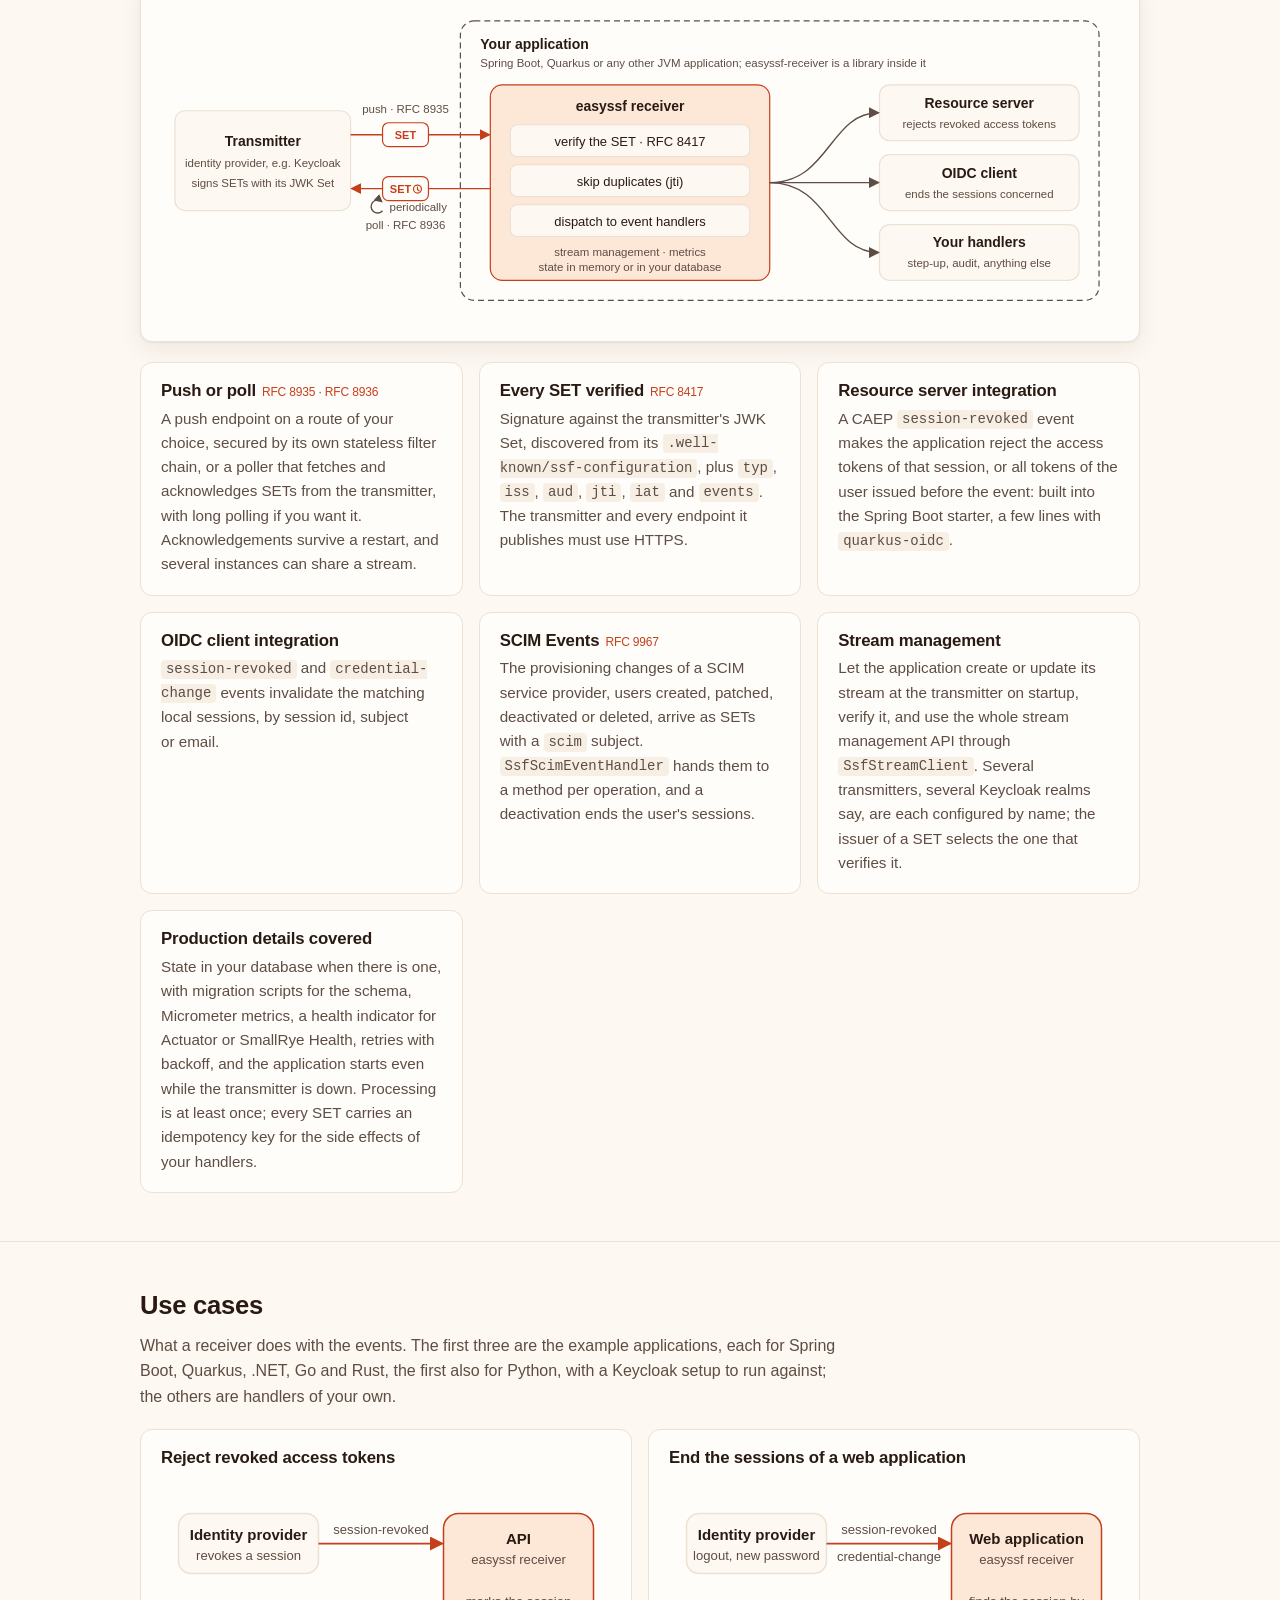
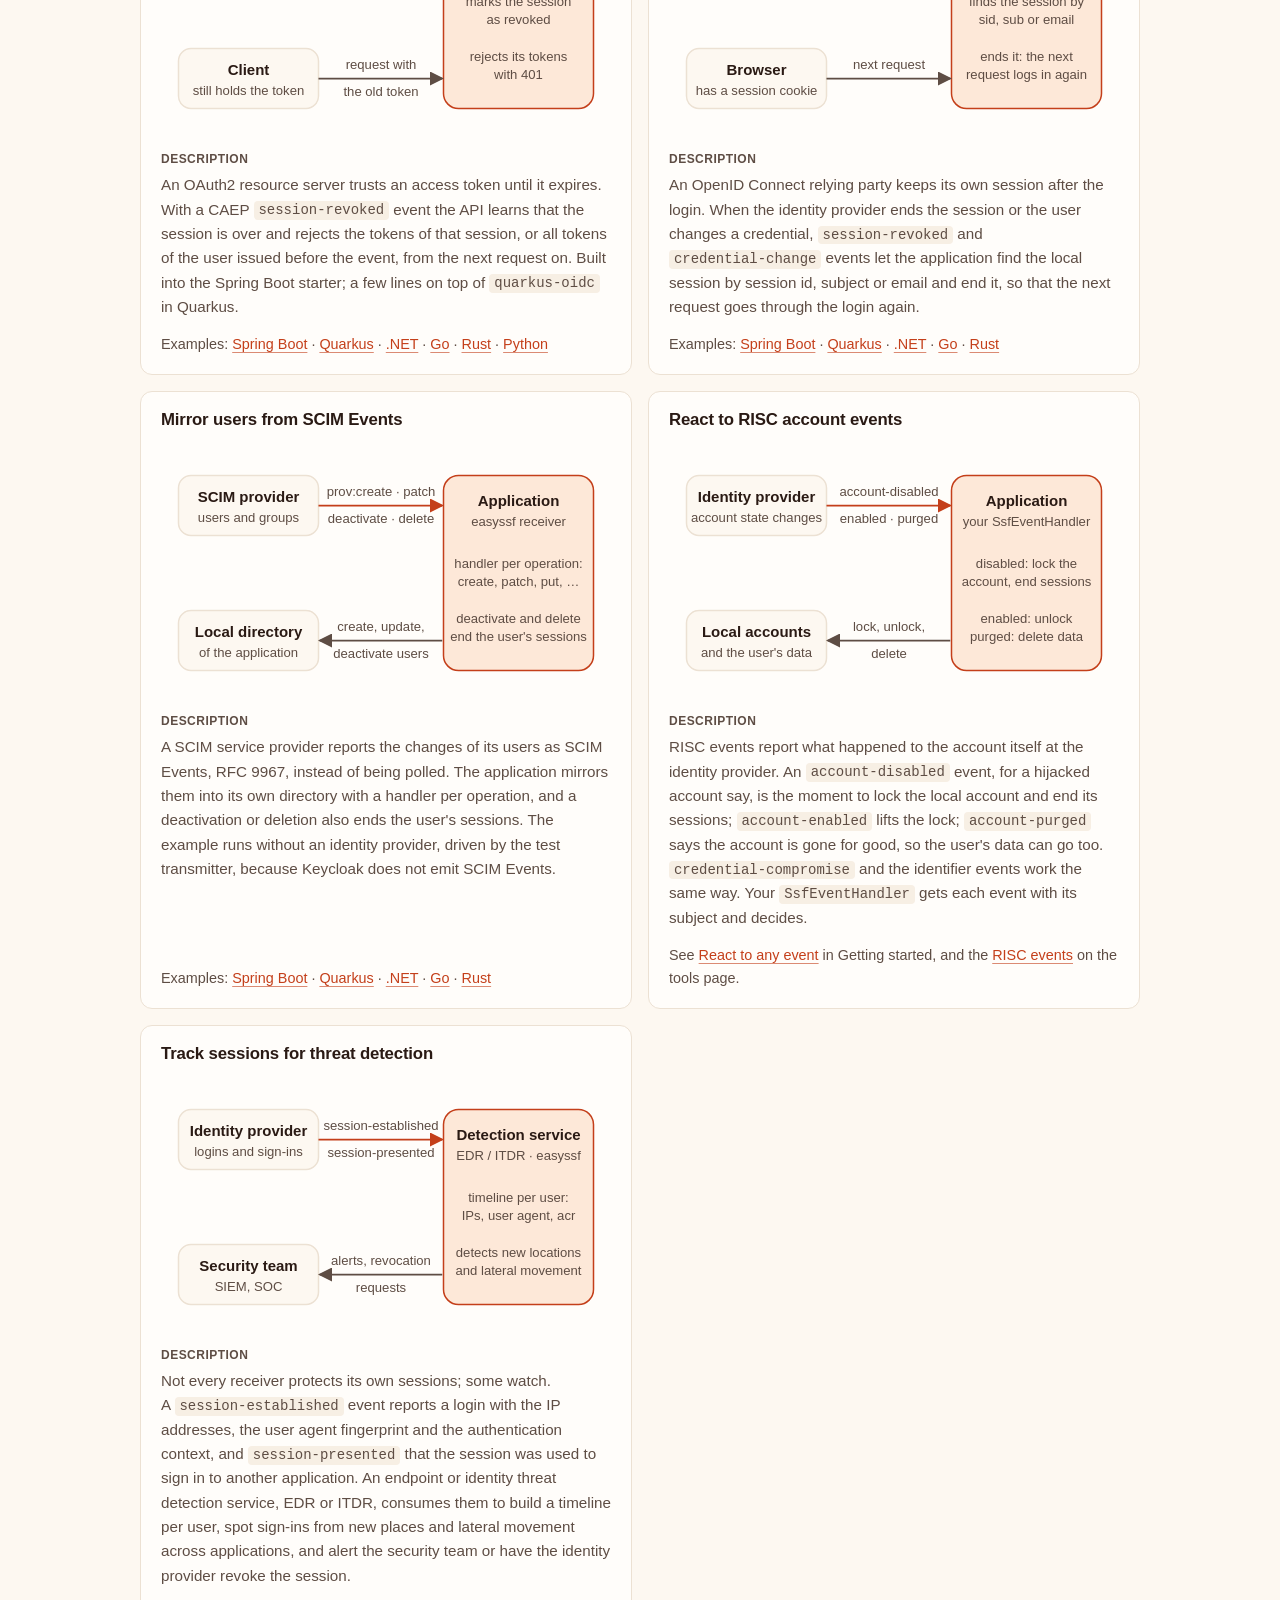
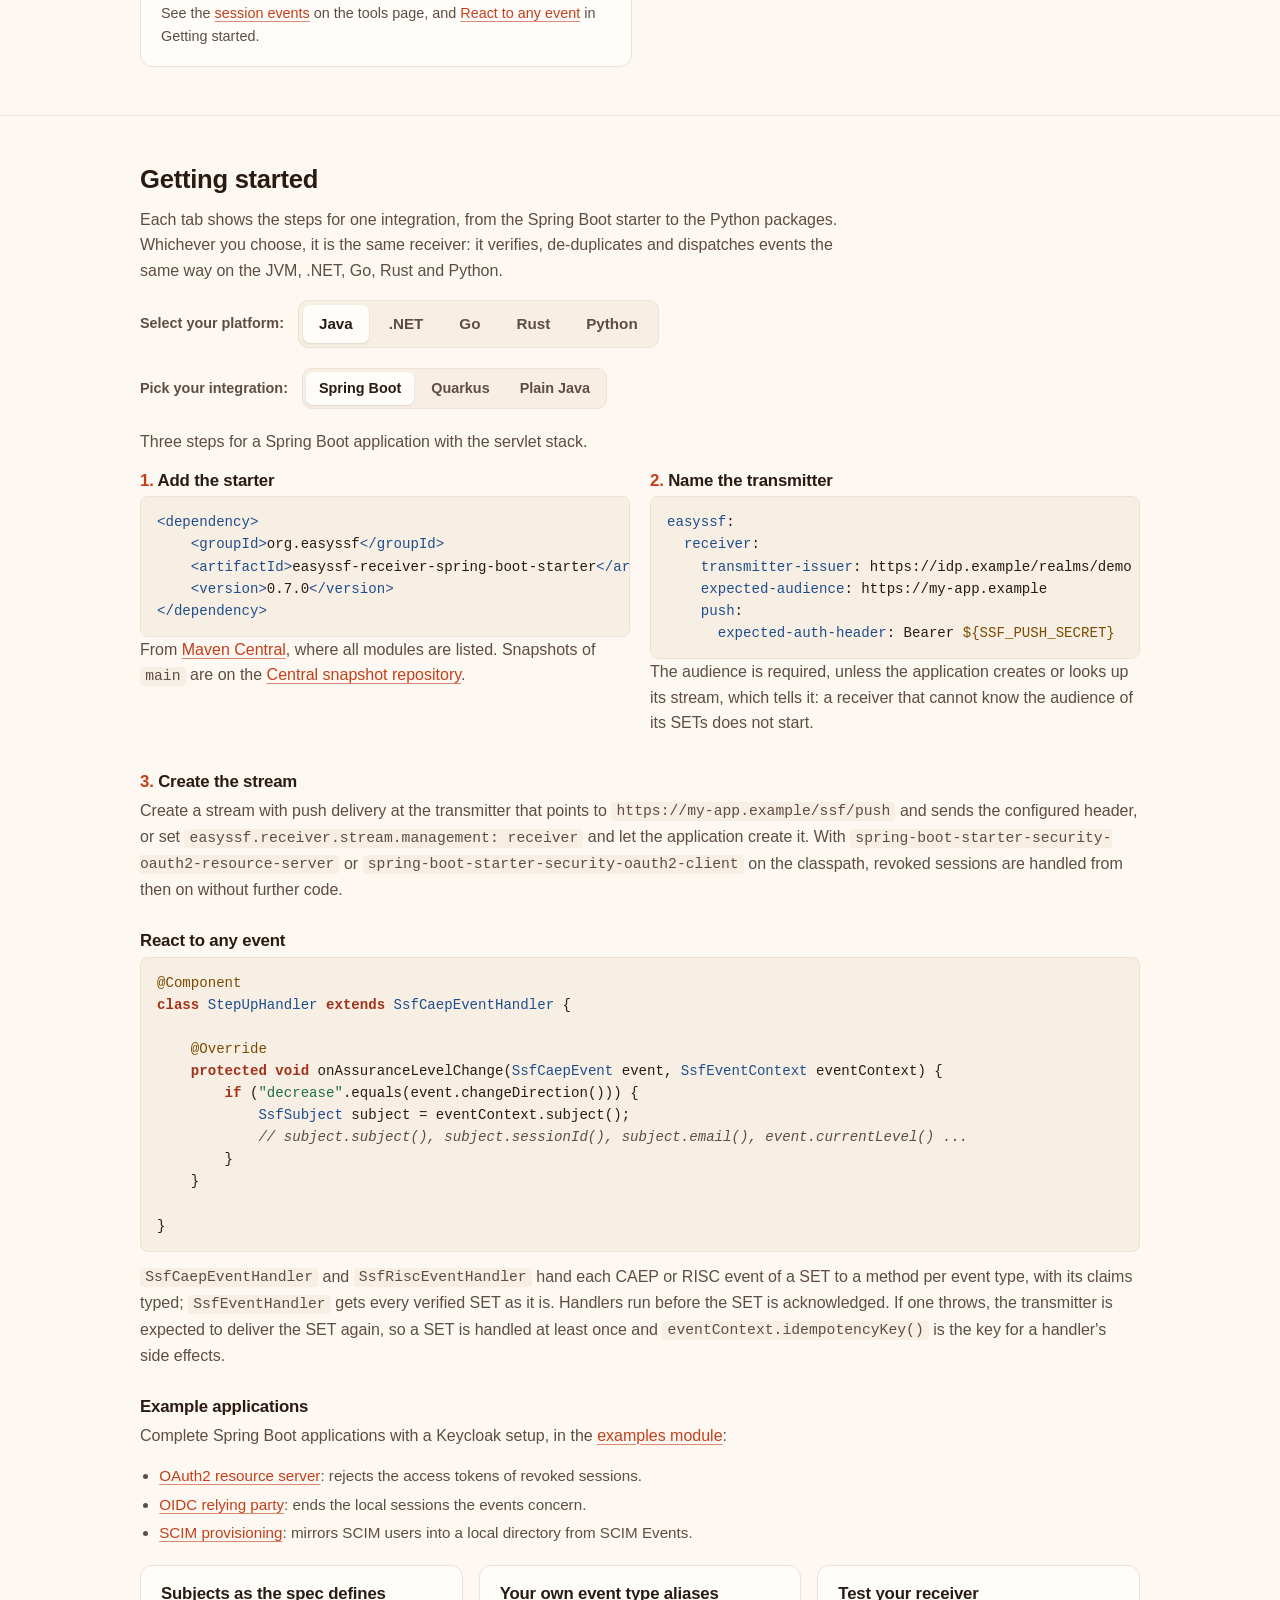
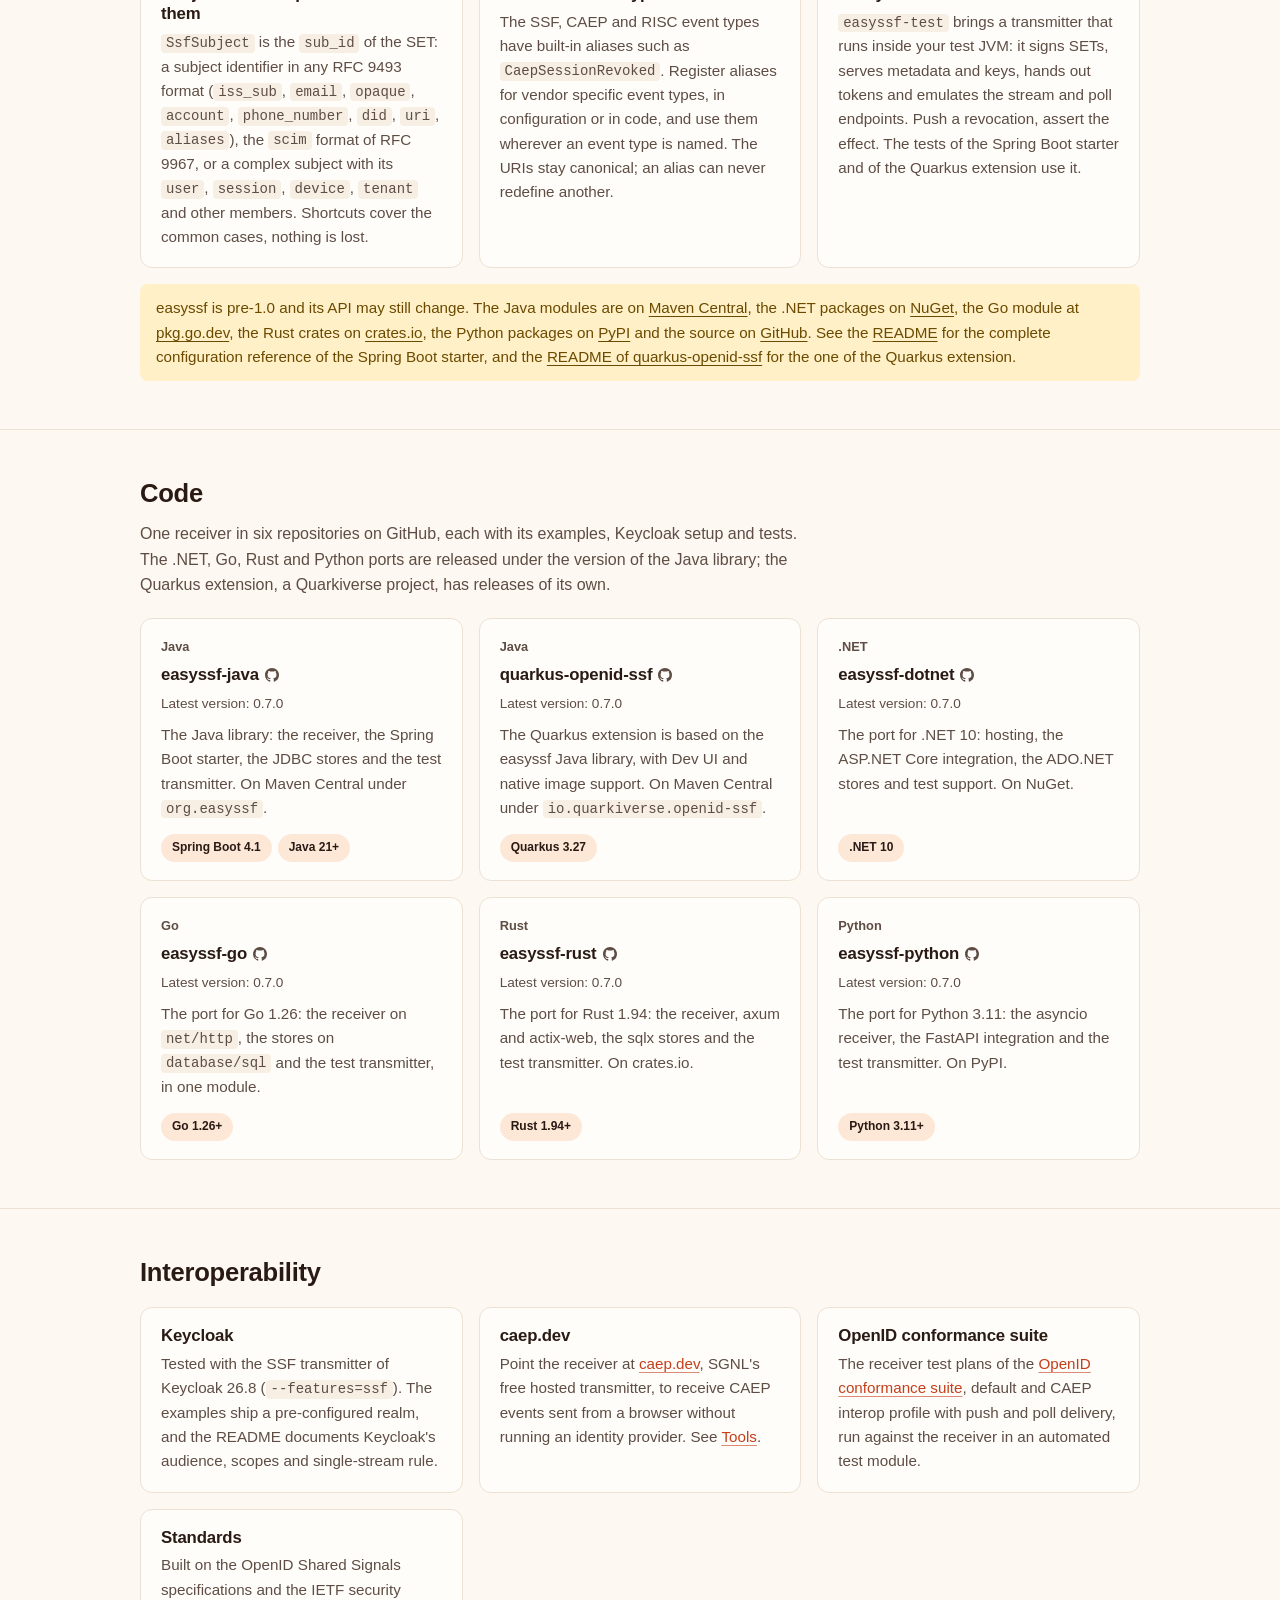
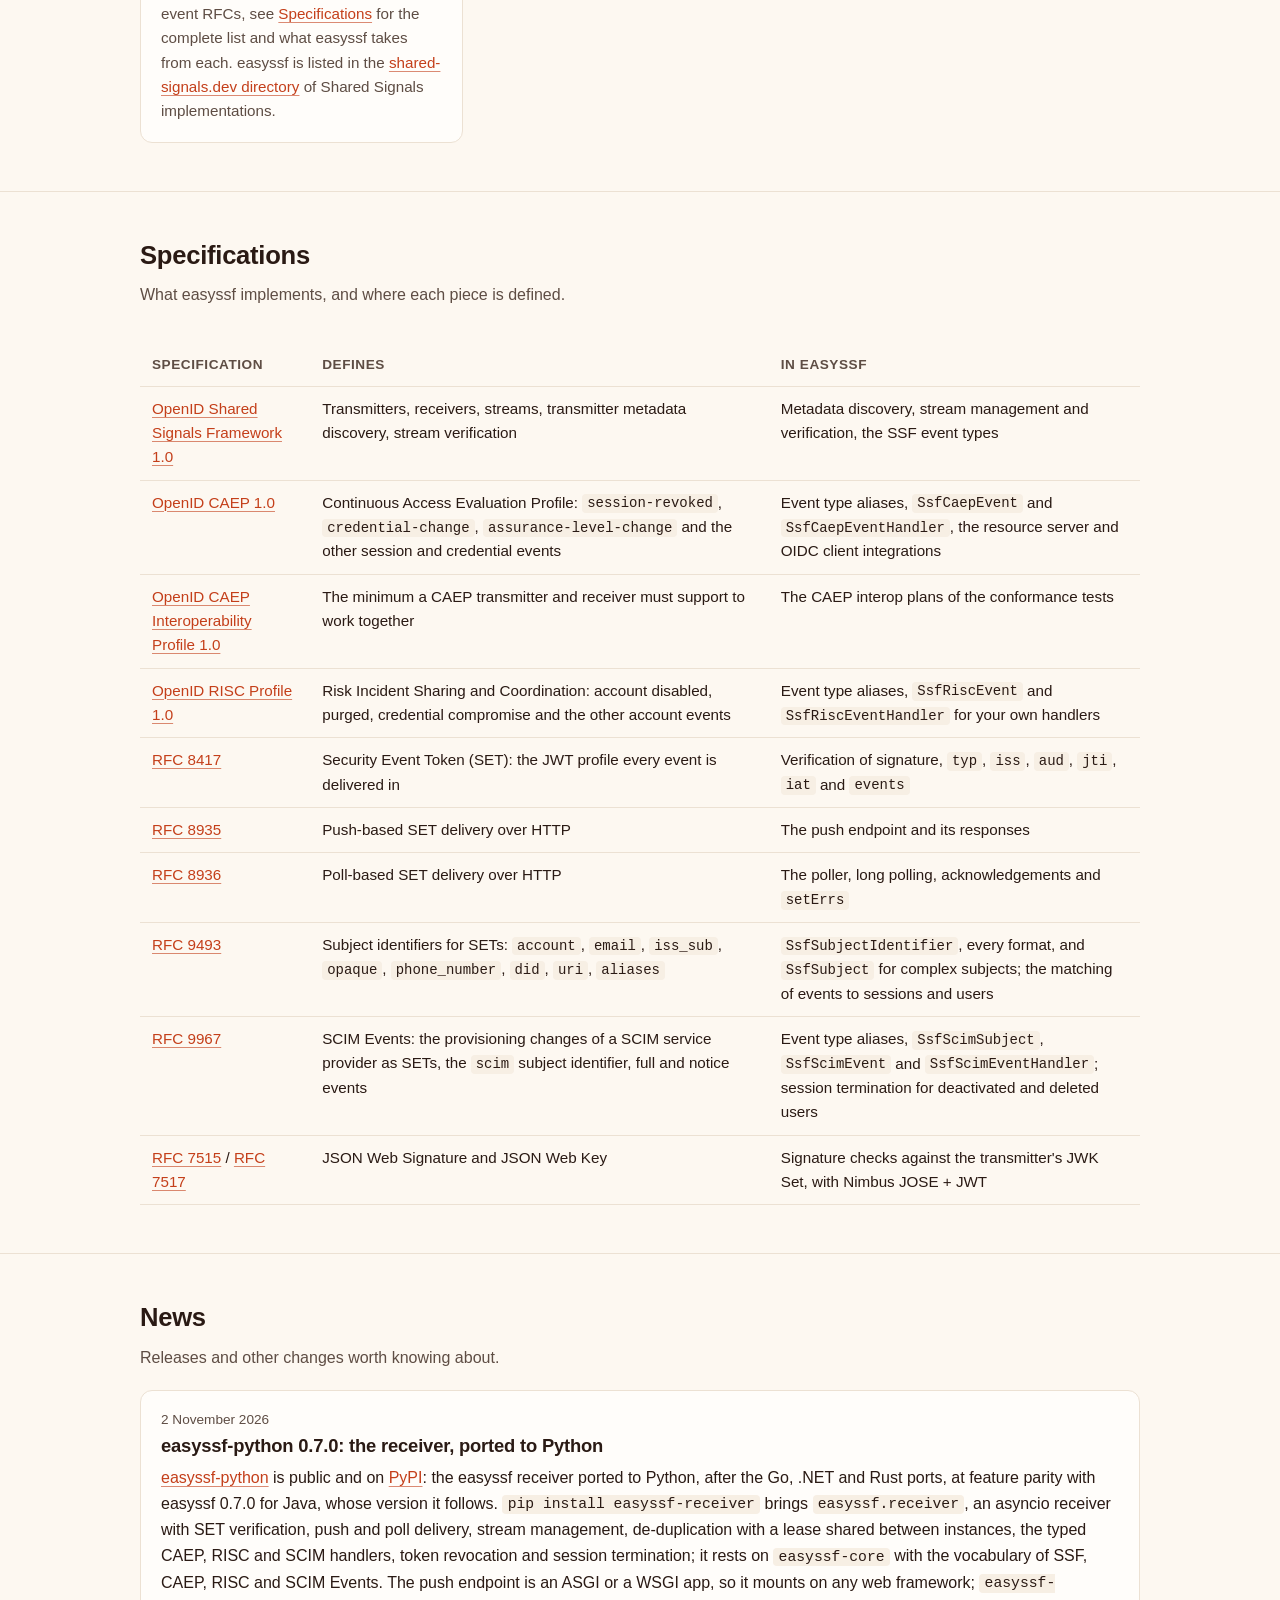
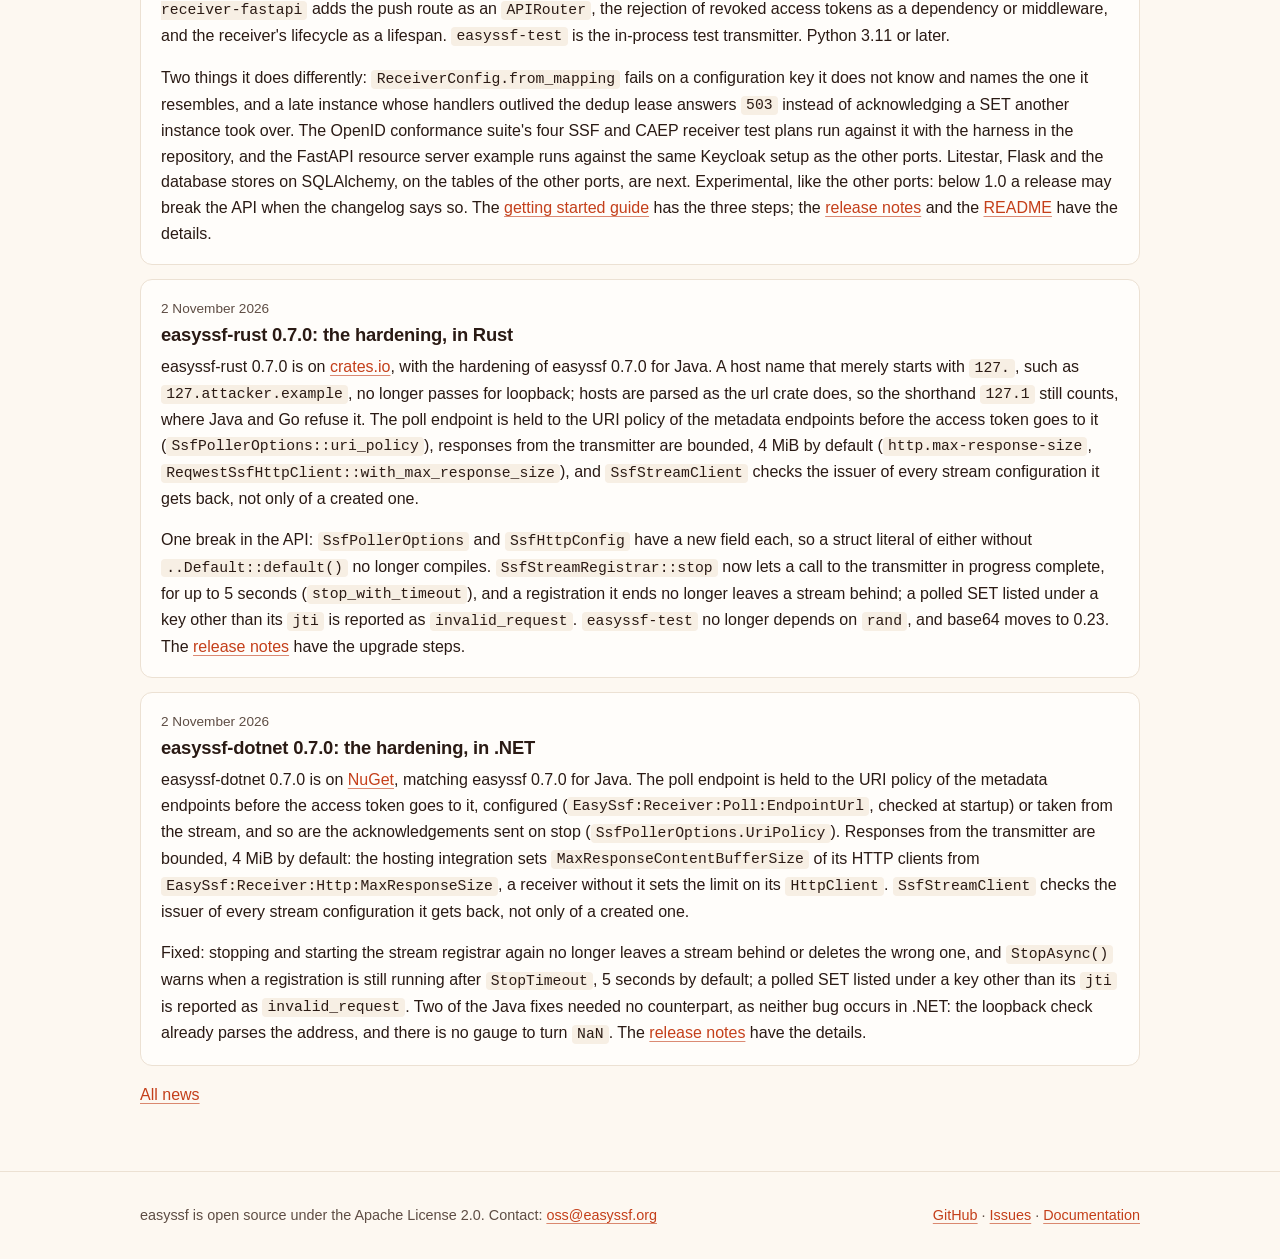
==== commit 0e18a486: "Announce easyssf-python 0.7.0 Add the news entry, a Python tab to getting started with Python syntax" ====
--- a/index.html
+++ b/index.html
@@ -3,8 +3,8 @@
 <head>
 <meta charset="utf-8">
 <meta name="viewport" content="width=device-width, initial-scale=1, viewport-fit=cover">
-<title>easyssf · Shared Signals Framework support for Java, .NET, Go and Rust</title>
-<meta name="description" content="easyssf adds an OpenID Shared Signals Framework (SSF) receiver to Java, .NET, Go and Rust applications, with a Spring Boot starter, a Quarkus extension, an ASP.NET Core integration, a net/http handler and axum and actix-web crates: it verifies security event tokens, revokes access tokens and ends sessions when the identity provider says so.">
+<title>easyssf · Shared Signals Framework support for Java, .NET, Go, Rust and Python</title>
+<meta name="description" content="easyssf adds an OpenID Shared Signals Framework (SSF) receiver to Java, .NET, Go, Rust and Python applications, with a Spring Boot starter, a Quarkus extension, an ASP.NET Core integration, a net/http handler, axum and actix-web crates and a FastAPI integration: it verifies security event tokens, revokes access tokens and ends sessions when the identity provider says so.">
 <link rel="icon" href="easyssf-icon.svg" type="image/svg+xml">
 <link rel="apple-touch-icon" href="apple-touch-icon.png">
 <link rel="canonical" href="https://easyssf.org/">
@@ -13,18 +13,18 @@
 <meta name="theme-color" content="#fdf8f1" media="(prefers-color-scheme: light)">
 <meta name="theme-color" content="#171210" media="(prefers-color-scheme: dark)">
 <meta property="og:site_name" content="easyssf">
-<meta property="og:title" content="easyssf · Shared Signals Framework support for Java, .NET, Go and Rust">
-<meta property="og:description" content="Add an OpenID Shared Signals Framework receiver to your Java, .NET, Go or Rust application, Spring Boot, Quarkus, ASP.NET Core, net/http, axum and actix-web included: verified security event tokens, revoked access tokens, ended sessions, tested with the OpenID conformance suite.">
+<meta property="og:title" content="easyssf · Shared Signals Framework support for Java, .NET, Go, Rust and Python">
+<meta property="og:description" content="Add an OpenID Shared Signals Framework receiver to your Java, .NET, Go, Rust or Python application, Spring Boot, Quarkus, ASP.NET Core, net/http, axum, actix-web and FastAPI included: verified security event tokens, revoked access tokens, ended sessions, tested with the OpenID conformance suite.">
 <meta property="og:url" content="https://easyssf.org/">
 <meta property="og:type" content="website">
 <meta property="og:locale" content="en_US">
 <meta property="og:image" content="https://easyssf.org/og-image.png">
 <meta property="og:image:width" content="1200">
 <meta property="og:image:height" content="630">
-<meta property="og:image:alt" content="easyssf: Shared Signals Framework support for Java, .NET, Go and Rust, as a Spring Boot starter, a Quarkus extension, a plain Java library, an ASP.NET Core integration, a Go module and Rust crates">
+<meta property="og:image:alt" content="easyssf: Shared Signals Framework support for Java, .NET, Go, Rust and Python, as a Spring Boot starter, a Quarkus extension, a plain Java library, an ASP.NET Core integration, a Go module, Rust crates and Python packages">
 <meta name="twitter:card" content="summary_large_image">
-<meta name="twitter:title" content="easyssf · Shared Signals Framework support for Java, .NET, Go and Rust">
-<meta name="twitter:description" content="Add an OpenID Shared Signals Framework receiver to your Java, .NET, Go or Rust application, Spring Boot, Quarkus, ASP.NET Core, net/http, axum and actix-web included, tested with the OpenID conformance suite.">
+<meta name="twitter:title" content="easyssf · Shared Signals Framework support for Java, .NET, Go, Rust and Python">
+<meta name="twitter:description" content="Add an OpenID Shared Signals Framework receiver to your Java, .NET, Go, Rust or Python application, Spring Boot, Quarkus, ASP.NET Core, net/http, axum, actix-web and FastAPI included, tested with the OpenID conformance suite.">
 <meta name="twitter:image" content="https://easyssf.org/og-image.png">
 <link rel="sitemap" type="application/xml" href="sitemap.xml">
 <link rel="stylesheet" href="site.css">
@@ -38,7 +38,7 @@
       "@id": "https://easyssf.org/#website",
       "url": "https://easyssf.org/",
       "name": "easyssf",
-      "description": "Shared Signals Framework support for Java, .NET, Go and Rust",
+      "description": "Shared Signals Framework support for Java, .NET, Go, Rust and Python",
       "inLanguage": "en"
     },
     {
@@ -50,8 +50,8 @@
       "programmingLanguage": "Java",
       "runtimePlatform": ["Java 21", "Spring Boot 4.1", "Quarkus 3.27"],
       "license": "https://www.apache.org/licenses/LICENSE-2.0",
-      "description": "A library that adds an OpenID Shared Signals Framework (SSF) receiver to Java, .NET, Go and Rust applications, with a Spring Boot starter, a Quarkus extension, an ASP.NET Core integration, a net/http handler and axum and actix-web crates: it verifies security event tokens, revokes access tokens and ends sessions when the identity provider says so.",
-      "keywords": ["Shared Signals Framework", "SSF", "CAEP", "RISC", "SCIM Events", "Security Event Token", "OpenID", "Spring Boot", "Quarkus", "Java", ".NET", "Go", "Rust", "Keycloak"],
+      "description": "A library that adds an OpenID Shared Signals Framework (SSF) receiver to Java, .NET, Go, Rust and Python applications, with a Spring Boot starter, a Quarkus extension, an ASP.NET Core integration, a net/http handler, axum and actix-web crates and a FastAPI integration: it verifies security event tokens, revokes access tokens and ends sessions when the identity provider says so.",
+      "keywords": ["Shared Signals Framework", "SSF", "CAEP", "RISC", "SCIM Events", "Security Event Token", "OpenID", "Spring Boot", "Quarkus", "Java", ".NET", "Go", "Rust", "Python", "FastAPI", "Keycloak"],
       "about": [
         {"@type": "Thing", "name": "OpenID Shared Signals Framework 1.0", "url": "https://openid.net/specs/openid-sharedsignals-framework-1_0.html"},
         {"@type": "Thing", "name": "OpenID CAEP 1.0", "url": "https://openid.net/specs/openid-caep-1_0.html"},
@@ -92,9 +92,9 @@
 
 <div class="hero wrap">
 <div class="hero-text">
-  <h1>Shared Signals Framework<br>support for Java, .NET, Go&nbsp;and&nbsp;Rust</h1>
+  <h1>Shared Signals Framework<br>support for Java, .NET, Go, Rust&nbsp;and&nbsp;Python</h1>
   <p class="lead">easyssf adds an <a href="https://openid.net/specs/openid-sharedsignals-framework-1_0.html">OpenID
-    Shared Signals Framework</a> (SSF) receiver to your Java, .NET, Go or Rust application, so that it reacts when your identity
+    Shared Signals Framework</a> (SSF) receiver to your Java, .NET, Go, Rust or Python application, so that it reacts when your identity
     provider revokes a session, changes a credential, or signals a risk.</p>
   <p class="lead">The receiver verifies the incoming security events, CAEP events about sessions and credentials, RISC events about
     accounts, and SCIM Events about changes to your users, rejects the affected access tokens, ends the affected
@@ -175,7 +175,7 @@
         <h3 id="with-easyssf">With easyssf</h3>
         <p>The receiver verifies the events and acts on them: it rejects the revoked tokens and ends the sessions in the
           security layer of your framework, out of the box. The events it cannot act on alone, it hands to a handler of
-          yours. One library, one behaviour, on the JVM, .NET, Go and Rust. <a href="#start">Get started</a> with
+          yours. One library, one behaviour, on the JVM, .NET, Go, Rust and Python. <a href="#start">Get started</a> with
           the integration for your framework.</p>
       </div>
       <div class="card">
@@ -318,8 +318,8 @@
   <div class="wrap">
     <h2>Use cases</h2>
     <p class="muted intro">What a receiver does with the events. The first three are the example applications,
-      each for Spring Boot, Quarkus, .NET, Go and Rust with a Keycloak setup to run against; the others are handlers
-      of your own.</p>
+      each for Spring Boot, Quarkus, .NET, Go and Rust, the first also for Python, with a Keycloak setup to run
+      against; the others are handlers of your own.</p>
     <div class="grid usecases">
 
       <div class="card usecase">
@@ -354,7 +354,8 @@
           <a href="https://github.com/quarkiverse/quarkus-openid-ssf/tree/main/receiver/examples/example-resource-server">Quarkus</a> ·
           <a href="https://github.com/easyssf/easyssf-dotnet/tree/main/examples/EasySsf.Examples.ResourceServer">.NET</a> ·
           <a href="https://github.com/easyssf/easyssf-go/tree/main/examples/resource-server">Go</a> ·
-          <a href="https://github.com/easyssf/easyssf-rust/tree/main/examples/example-resource-server">Rust</a></p>
+          <a href="https://github.com/easyssf/easyssf-rust/tree/main/examples/example-resource-server">Rust</a> ·
+          <a href="https://github.com/easyssf/easyssf-python/tree/main/examples/fastapi/resource-server">Python</a></p>
       </div>
 
       <div class="card usecase">
@@ -503,8 +504,8 @@
   <div class="wrap">
     <h2>Getting started</h2>
     <p class="muted intro">Each tab shows the steps for one integration,
-      from the Spring Boot starter to the Rust crates. Whichever you choose, it is the same receiver:
-      it verifies, de-duplicates and dispatches events the same way on the JVM, .NET, Go and Rust.</p>
+      from the Spring Boot starter to the Python packages. Whichever you choose, it is the same receiver:
+      it verifies, de-duplicates and dispatches events the same way on the JVM, .NET, Go, Rust and Python.</p>
 
     <div class="switch-row">
       <span class="switch-label" id="label-platform">Select your platform:</span>
@@ -513,6 +514,7 @@
       <button type="button" role="tab" id="tab-dotnet" aria-controls="start-dotnet" aria-selected="false" tabindex="-1">.NET</button>
       <button type="button" role="tab" id="tab-go" aria-controls="start-go" aria-selected="false" tabindex="-1">Go</button>
       <button type="button" role="tab" id="tab-rust" aria-controls="start-rust" aria-selected="false" tabindex="-1">Rust</button>
+      <button type="button" role="tab" id="tab-python" aria-controls="start-python" aria-selected="false" tabindex="-1">Python</button>
       </div>
     </div>
 
@@ -951,6 +953,79 @@
     </ul>
     </div>
 
+    <div id="start-python" class="framework" role="tabpanel" aria-labelledby="tab-python" hidden>
+    <p class="muted">Three steps for a Python application on FastAPI, with
+      <a href="https://github.com/easyssf/easyssf-python">easyssf-python</a>, the port of the receiver to Python on
+      asyncio: at feature parity with the Java library, with the same configuration keys and Keycloak setup, released
+      under the version of the Java library it matches. Other frameworks mount the push endpoint as an ASGI or a WSGI
+      app.</p>
+    <div class="two steps">
+      <div class="step">
+        <h3 id="python-add-the-packages">Add the packages</h3>
+<pre><code class="language-sh">pip install easyssf-receiver-fastapi==0.7.0</code></pre>
+        <p class="muted">From <a href="https://pypi.org/project/easyssf-receiver/">PyPI</a>, or with
+          <code>uv add</code>: <code>easyssf-receiver</code> is the receiver without a web framework, which
+          <code>easyssf-receiver-fastapi</code> brings along with the push router, the revocation dependency and the
+          lifespan for FastAPI; <code>easyssf-test</code> is the test transmitter. Python 3.11 or later.</p>
+      </div>
+      <div class="step">
+        <h3 id="python-name-the-transmitter">Name the transmitter</h3>
+<pre><code class="language-yaml">easyssf:
+  receiver:
+    transmitter-issuer: https://idp.example/realms/demo
+    expected-audience: https://my-app.example
+    push:
+      expected-auth-header: "Bearer s3cr3t"</code></pre>
+        <p class="muted">The keys of the Spring Boot starter, read by <code>ReceiverConfig.from_mapping</code> from a
+          parsed YAML, TOML or JSON file or any mapping, and validated when the receiver is built; a key it does not
+          know is an error that names the one it resembles. The audience is required, unless the application creates
+          or looks up its stream, which tells it.</p>
+      </div>
+    </div>
+    <div class="step" style="margin-top:20px">
+      <h3 id="python-create-the-stream">Create the stream</h3>
+      <p class="muted">Create a stream with push delivery at the transmitter that points to
+        <code>https://my-app.example/ssf/push</code> and sends the configured header, or set
+        <code>stream.management: receiver</code> and let the application create it.
+        <code>revocation_dependency</code> then rejects the access tokens of revoked sessions and users behind your
+        token validation, and a <code>session_terminator</code> given to the receiver ends server-side sessions as
+        the event arrives.</p>
+    </div>
+
+    <h3 id="python-react-to-any-event" style="margin-top:28px">React to any event</h3>
+<pre><code class="language-python">from fastapi import FastAPI
+
+from easyssf.core import caep
+from easyssf.fastapi import push_router_for, receiver_lifespan
+from easyssf.receiver import CaepHandler, EventContext, Receiver, ReceiverConfig, caep_handler
+
+
+class StepUp(CaepHandler):
+    async def on_assurance_level_change(self, event: caep.Event, context: EventContext) -&gt; None:
+        if event.change_direction == "decrease":
+            await step_up.require(context.subject.sub, event.current_level)
+
+
+config = ReceiverConfig.from_mapping(settings["easyssf"]["receiver"])
+receiver = Receiver(config, handlers=[caep_handler(StepUp())])  # validates the configuration
+
+app = FastAPI(lifespan=receiver_lifespan(receiver))  # registers the stream, starts polling
+app.include_router(push_router_for(receiver))  # POST /ssf/push: the SET authenticates itself</code></pre>
+    <p class="muted" style="margin-top:12px"><code>CaepHandler</code>, <code>RiscHandler</code> and
+      <code>ScimHandler</code> hand each event of a SET to a method per event type, with its claims typed;
+      <code>for_event</code> takes a function for one event type, and any <code>async def</code>, plain function or
+      object with an <code>async handle(context)</code> method gets every verified SET as it is. Handlers run before
+      the SET is acknowledged. If one raises, the transmitter is expected to deliver the SET again, so a SET is
+      handled at least once and a handler's side effects should be idempotent.</p>
+
+    <h3 id="python-example-applications" style="margin-top:28px">Example applications</h3>
+    <p class="muted">A complete FastAPI application with a Keycloak setup, in the
+      <a href="https://github.com/easyssf/easyssf-python/tree/main/examples/">examples of easyssf-python</a>:</p>
+    <ul class="examples">
+      <li><a href="https://github.com/easyssf/easyssf-python/tree/main/examples/fastapi/resource-server">OAuth2 resource server</a>: rejects the access tokens of revoked sessions, pushed or polled.</li>
+    </ul>
+    </div>
+
     <div class="grid">
       <div class="card">
         <h3 id="subjects-as-the-spec-defines-them">Subjects as the spec defines them</h3>
@@ -978,7 +1053,8 @@
       <a href="https://central.sonatype.com/namespace/org.easyssf">Maven Central</a>, the .NET packages on
       <a href="https://www.nuget.org/profiles/easyssf">NuGet</a>, the Go module at
       <a href="https://pkg.go.dev/github.com/easyssf/easyssf-go">pkg.go.dev</a>, the Rust crates on
-      <a href="https://crates.io/crates/easyssf-receiver">crates.io</a> and the source on
+      <a href="https://crates.io/crates/easyssf-receiver">crates.io</a>, the Python packages on
+      <a href="https://pypi.org/project/easyssf-receiver/">PyPI</a> and the source on
       <a href="https://github.com/easyssf">GitHub</a>. See the <a href="https://github.com/easyssf/easyssf-java#readme">README</a> for the
       complete configuration reference of the Spring Boot starter, and the
       <a href="https://github.com/quarkiverse/quarkus-openid-ssf#readme">README of quarkus-openid-ssf</a> for the one
@@ -989,8 +1065,8 @@
 <section id="code">
   <div class="wrap">
     <h2>Code</h2>
-    <p class="muted intro">One receiver in five repositories on GitHub, each with its examples, Keycloak setup and tests. The&nbsp;.NET, Go
-      and Rust ports are released under the version of the Java library; the Quarkus extension, a Quarkiverse project,
+    <p class="muted intro">One receiver in six repositories on GitHub, each with its examples, Keycloak setup and tests. The&nbsp;.NET, Go,
+      Rust and Python ports are released under the version of the Java library; the Quarkus extension, a Quarkiverse project,
       has releases of its own.</p>
     <div class="grid repos">
       <div class="card repo">
@@ -1042,6 +1118,16 @@
           On crates.io.</p>
         <div class="badges">
           <span class="badge">Rust 1.94+</span>
+        </div>
+      </div>
+      <div class="card repo">
+        <span class="platform">Python</span>
+        <h3 id="repo-easyssf-python"><a href="https://github.com/easyssf/easyssf-python">easyssf-python <svg width="14" height="14" viewBox="0 0 16 16" aria-hidden="true"><path fill="currentColor" d="M8 0C3.58 0 0 3.58 0 8c0 3.54 2.29 6.53 5.47 7.59.4.07.55-.17.55-.38 0-.19-.01-.82-.01-1.49-2.01.37-2.53-.49-2.69-.94-.09-.23-.48-.94-.82-1.13-.28-.15-.68-.52-.01-.53.63-.01 1.08.58 1.23.82.72 1.21 1.87.87 2.33.66.07-.52.28-.87.51-1.07-1.78-.2-3.64-.89-3.64-3.95 0-.87.31-1.59.82-2.15-.08-.2-.36-1.02.08-2.12 0 0 .67-.21 2.2.82.64-.18 1.32-.27 2-.27.68 0 1.36.09 2 .27 1.53-1.04 2.2-.82 2.2-.82.44 1.1.16 1.92.08 2.12.51.56.82 1.27.82 2.15 0 3.07-1.87 3.75-3.65 3.95.29.25.54.73.54 1.48 0 1.07-.01 1.93-.01 2.2 0 .21.15.46.55.38A8.01 8.01 0 0 0 16 8c0-4.42-3.58-8-8-8z"/></svg></a></h3>
+        <p class="version">Latest version: 0.7.0</p>
+        <p>The port for Python 3.11: the asyncio receiver, the FastAPI integration and the test transmitter.
+          On PyPI.</p>
+        <div class="badges">
+          <span class="badge">Python 3.11+</span>
         </div>
       </div>
     </div>
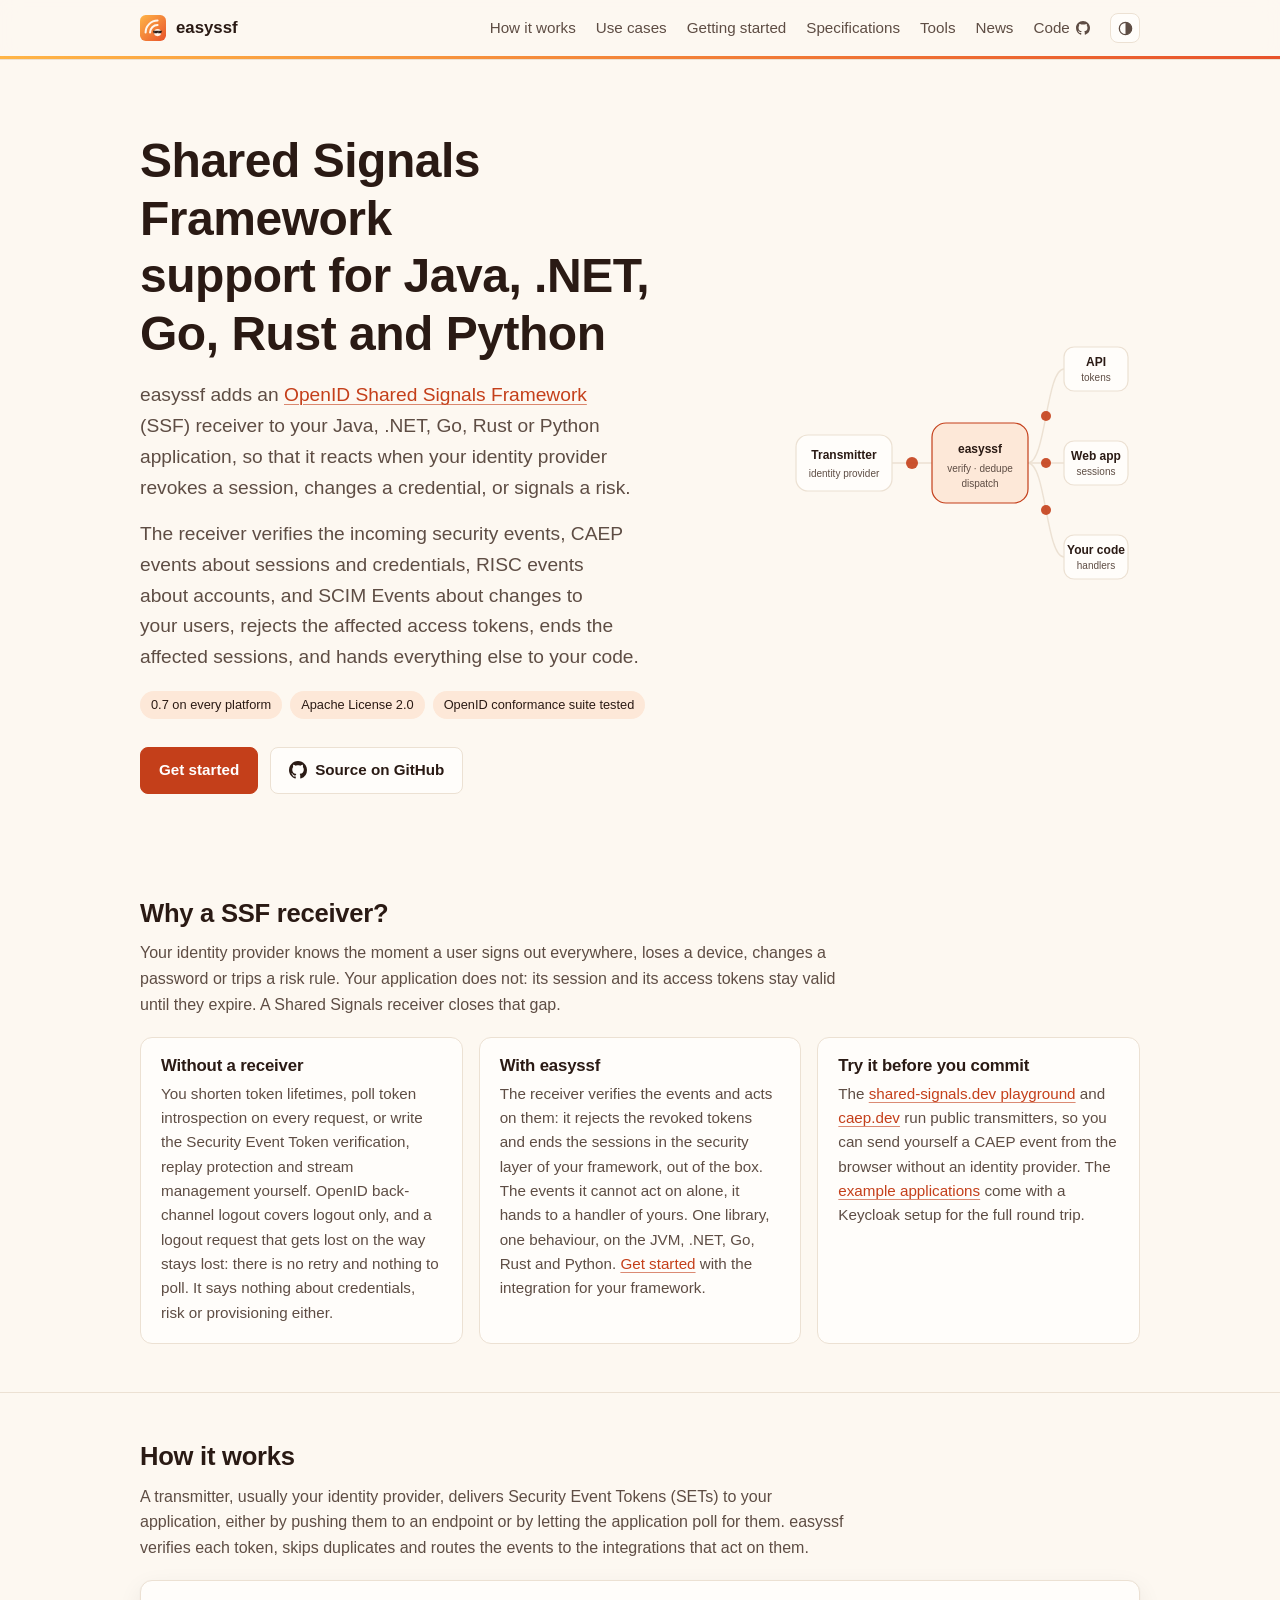
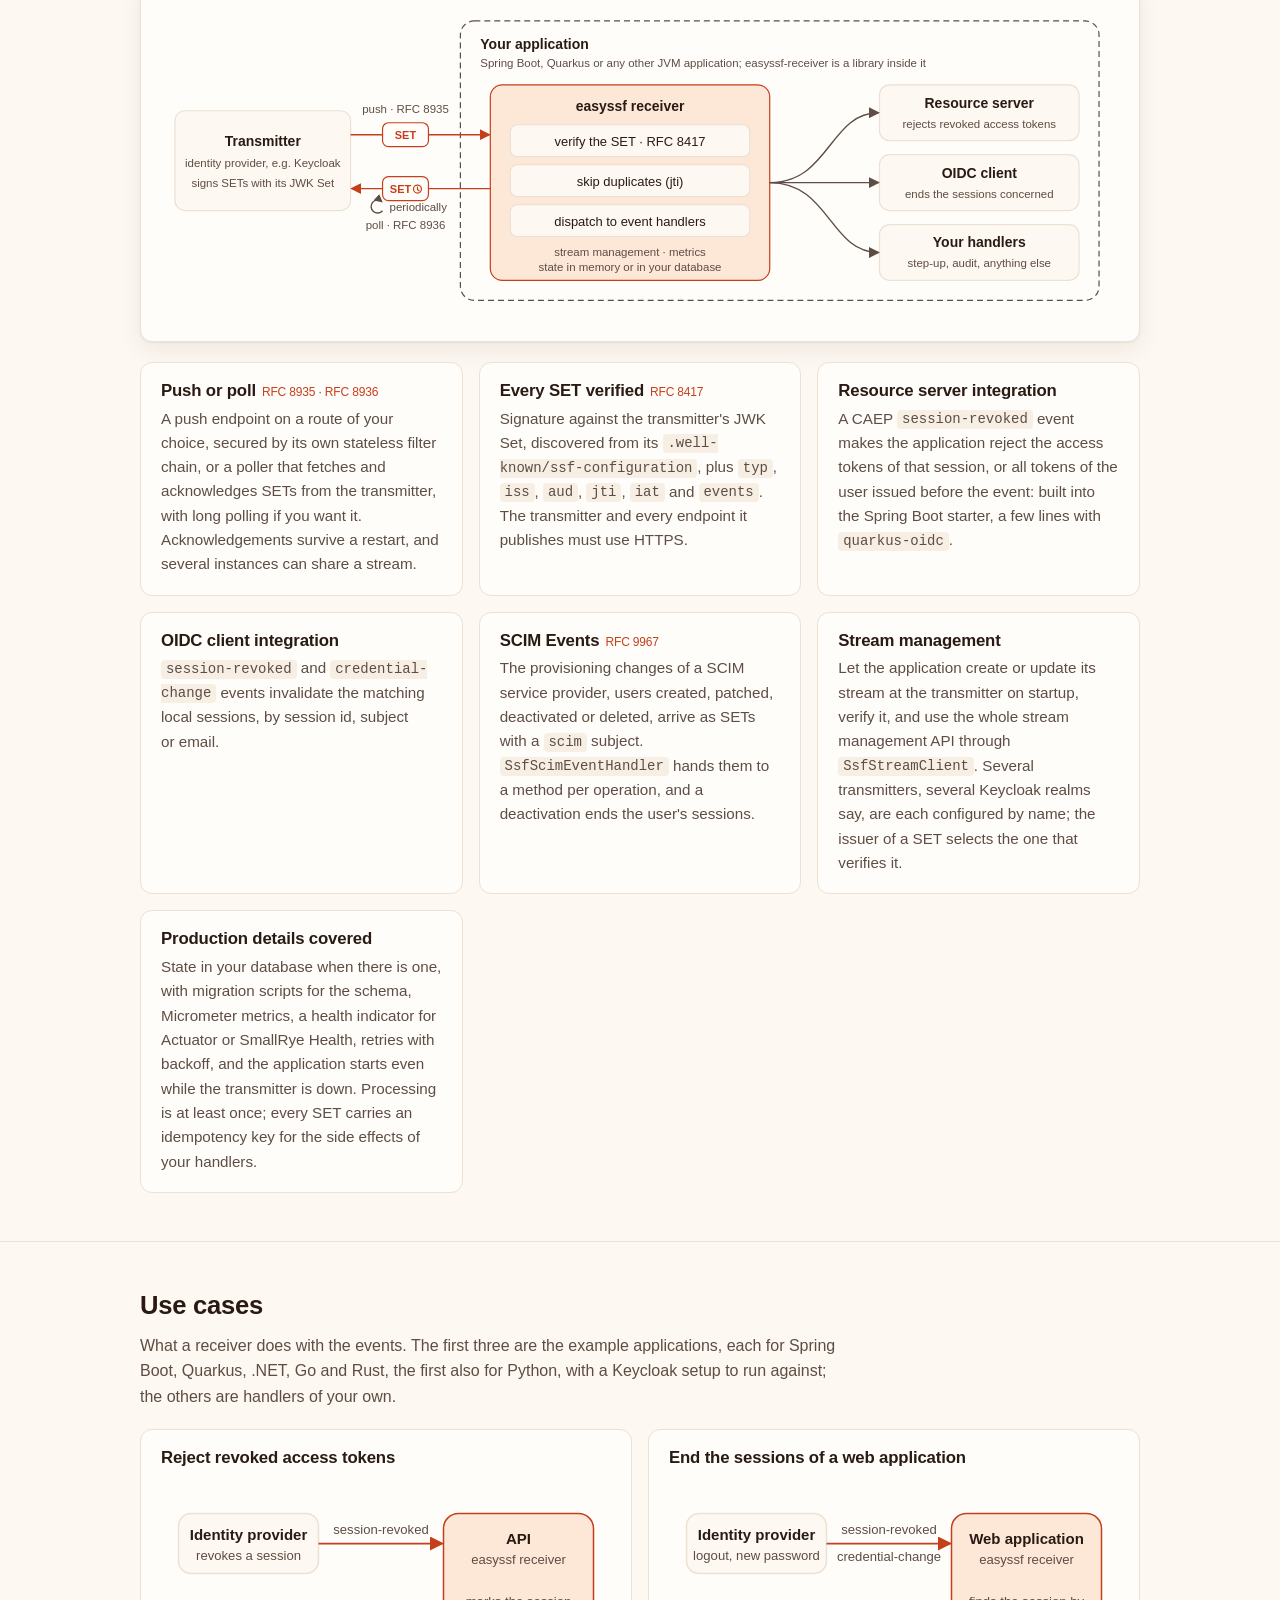
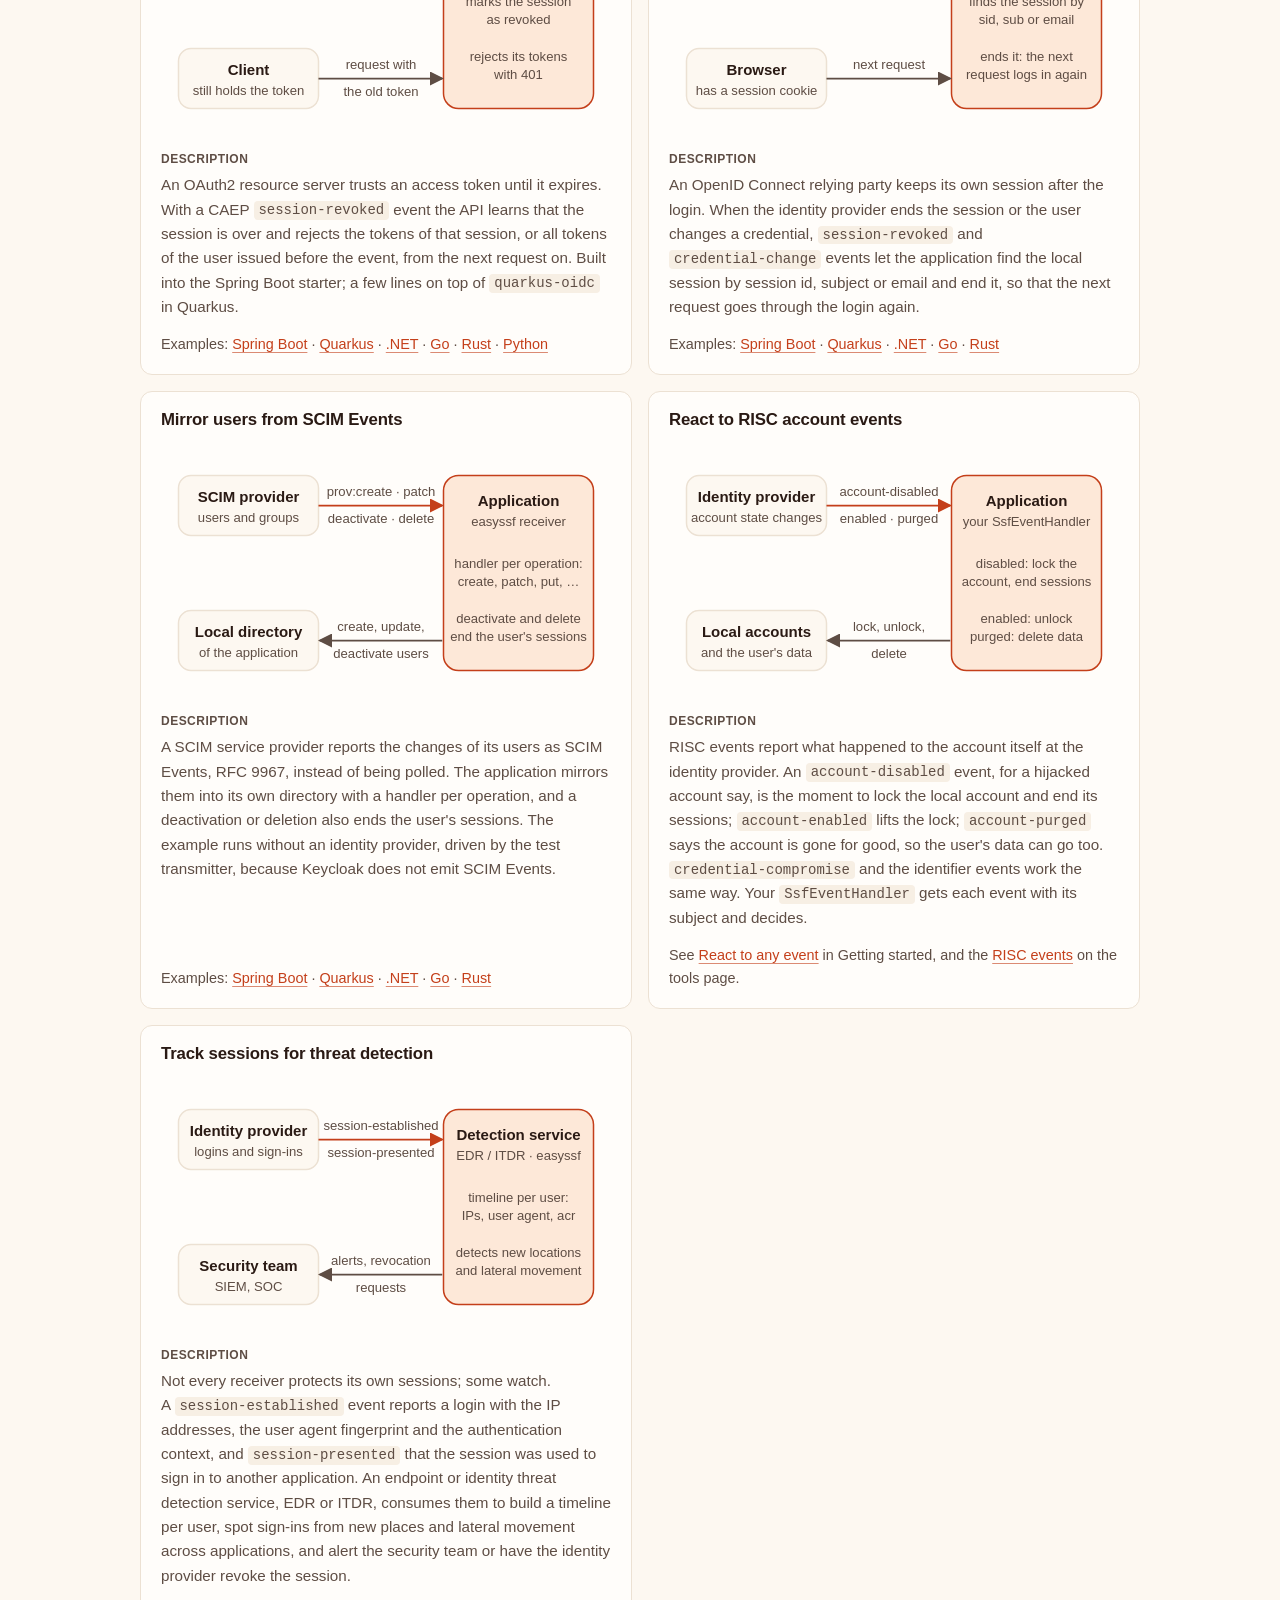
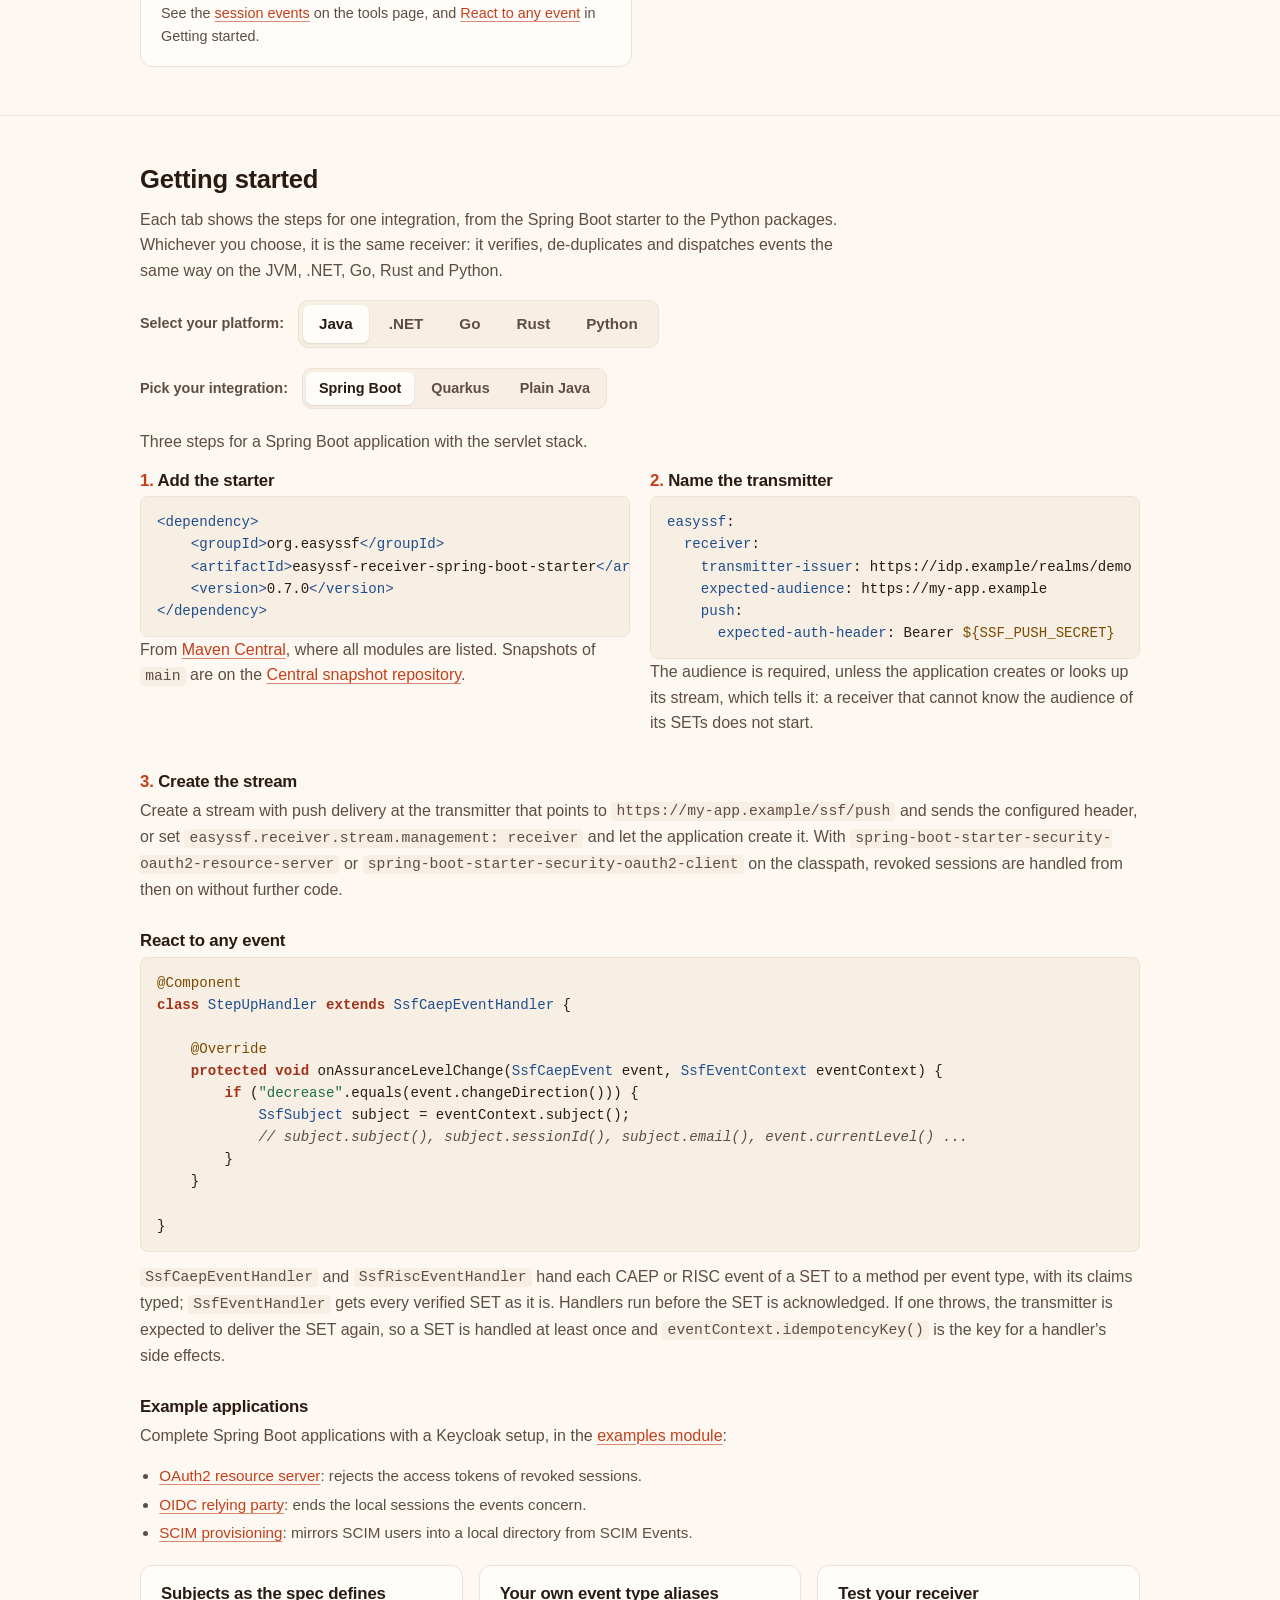
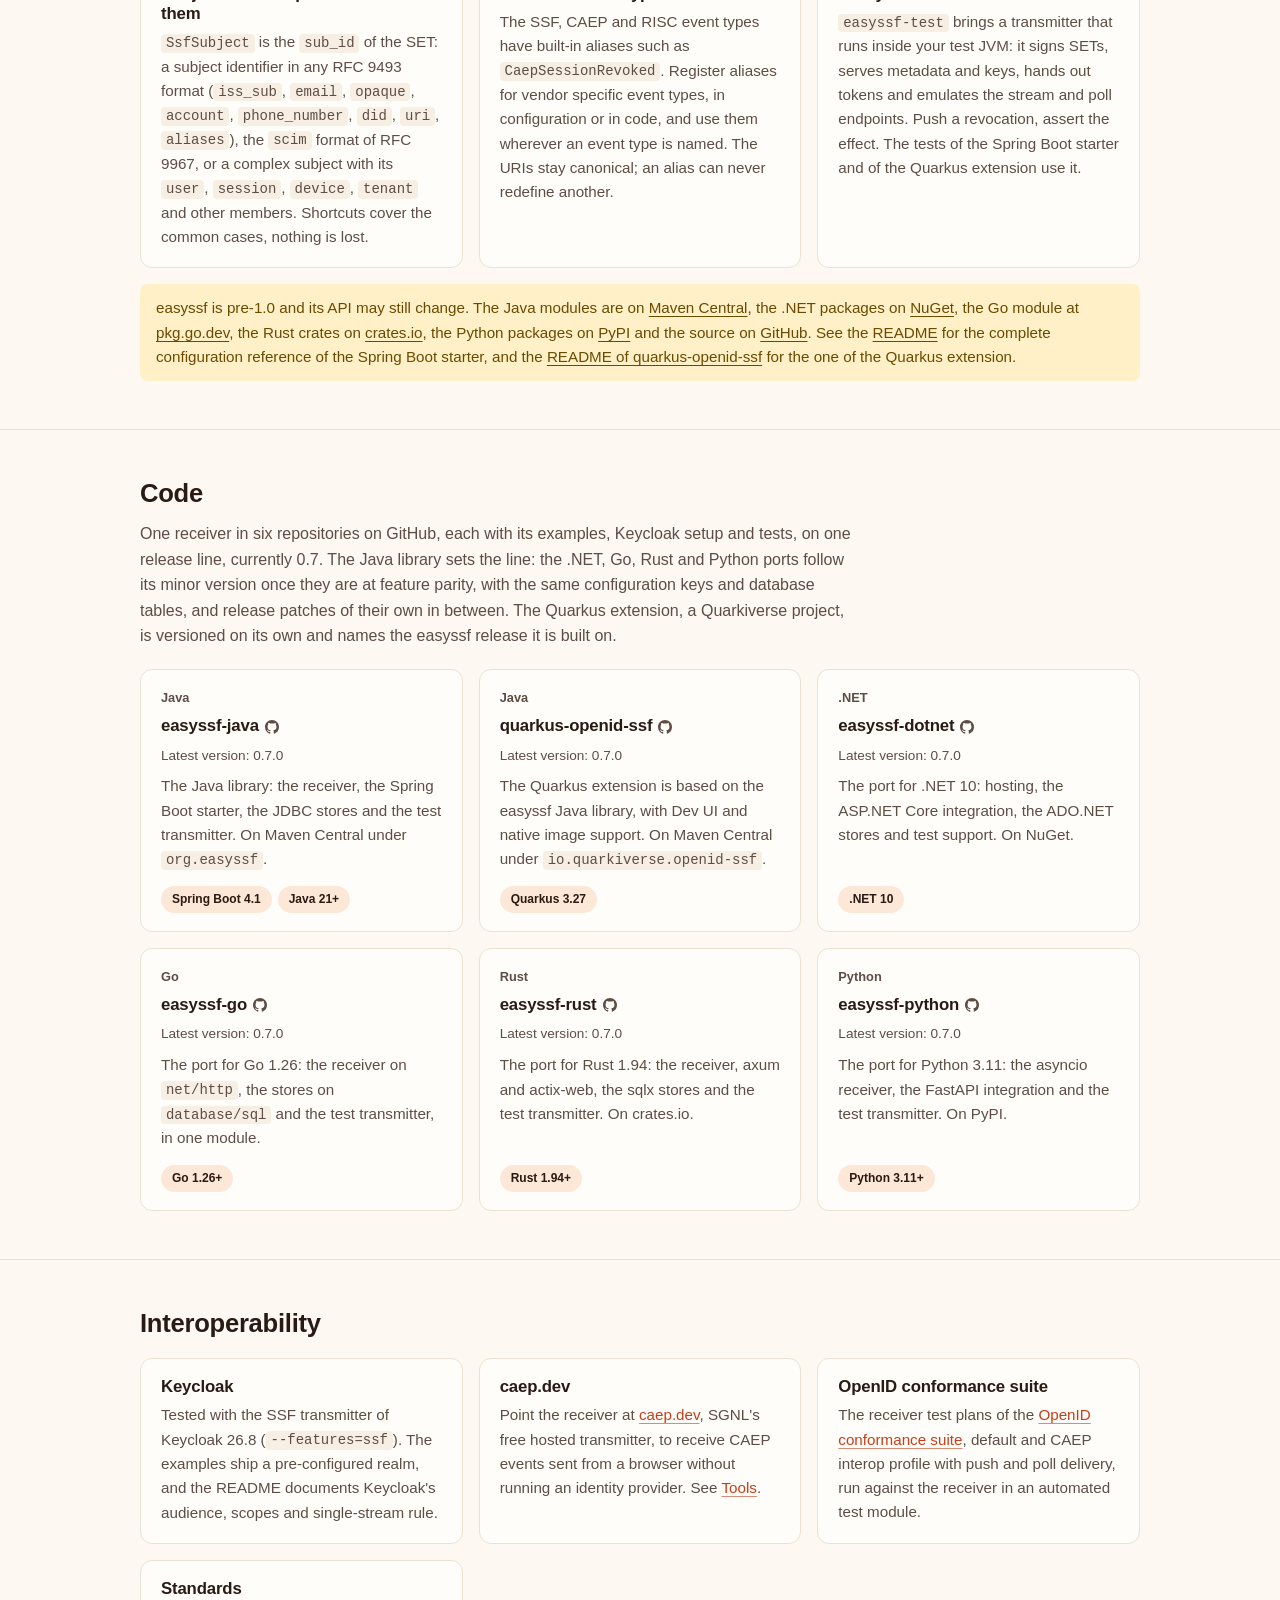
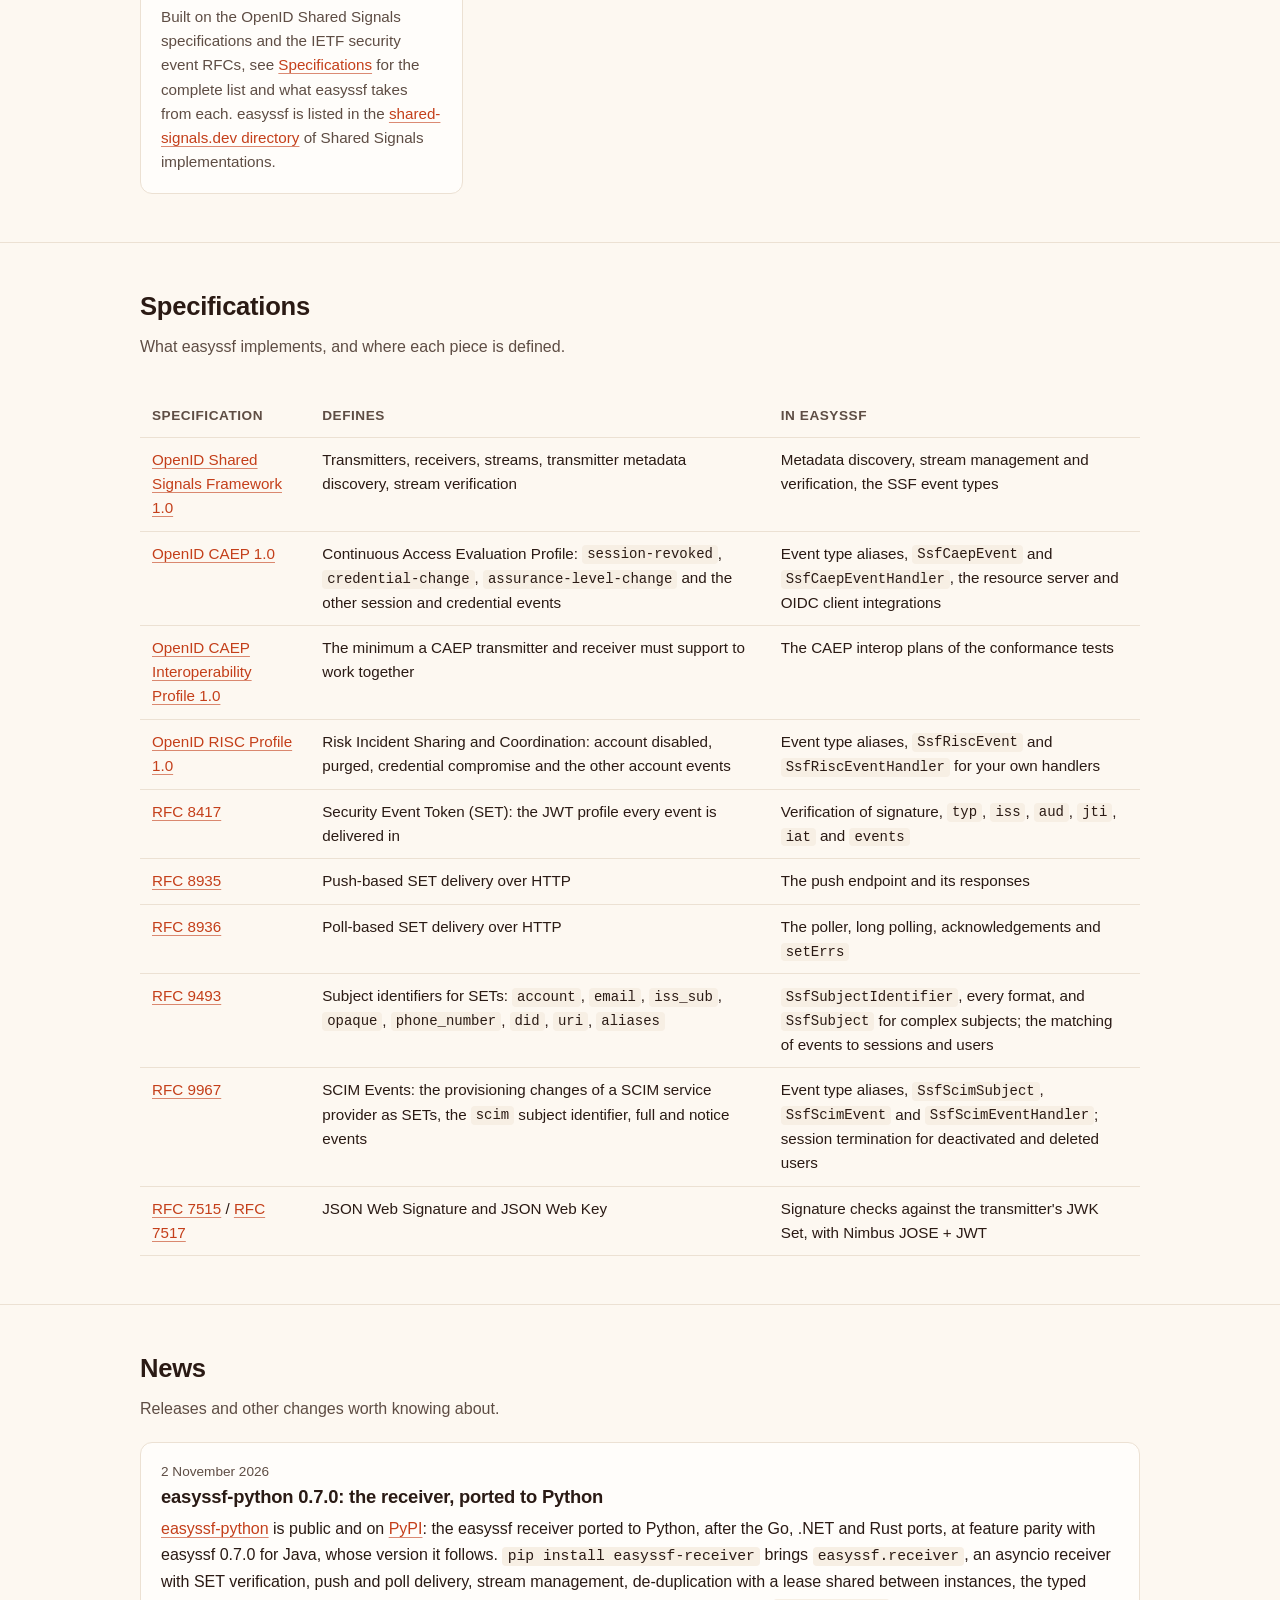
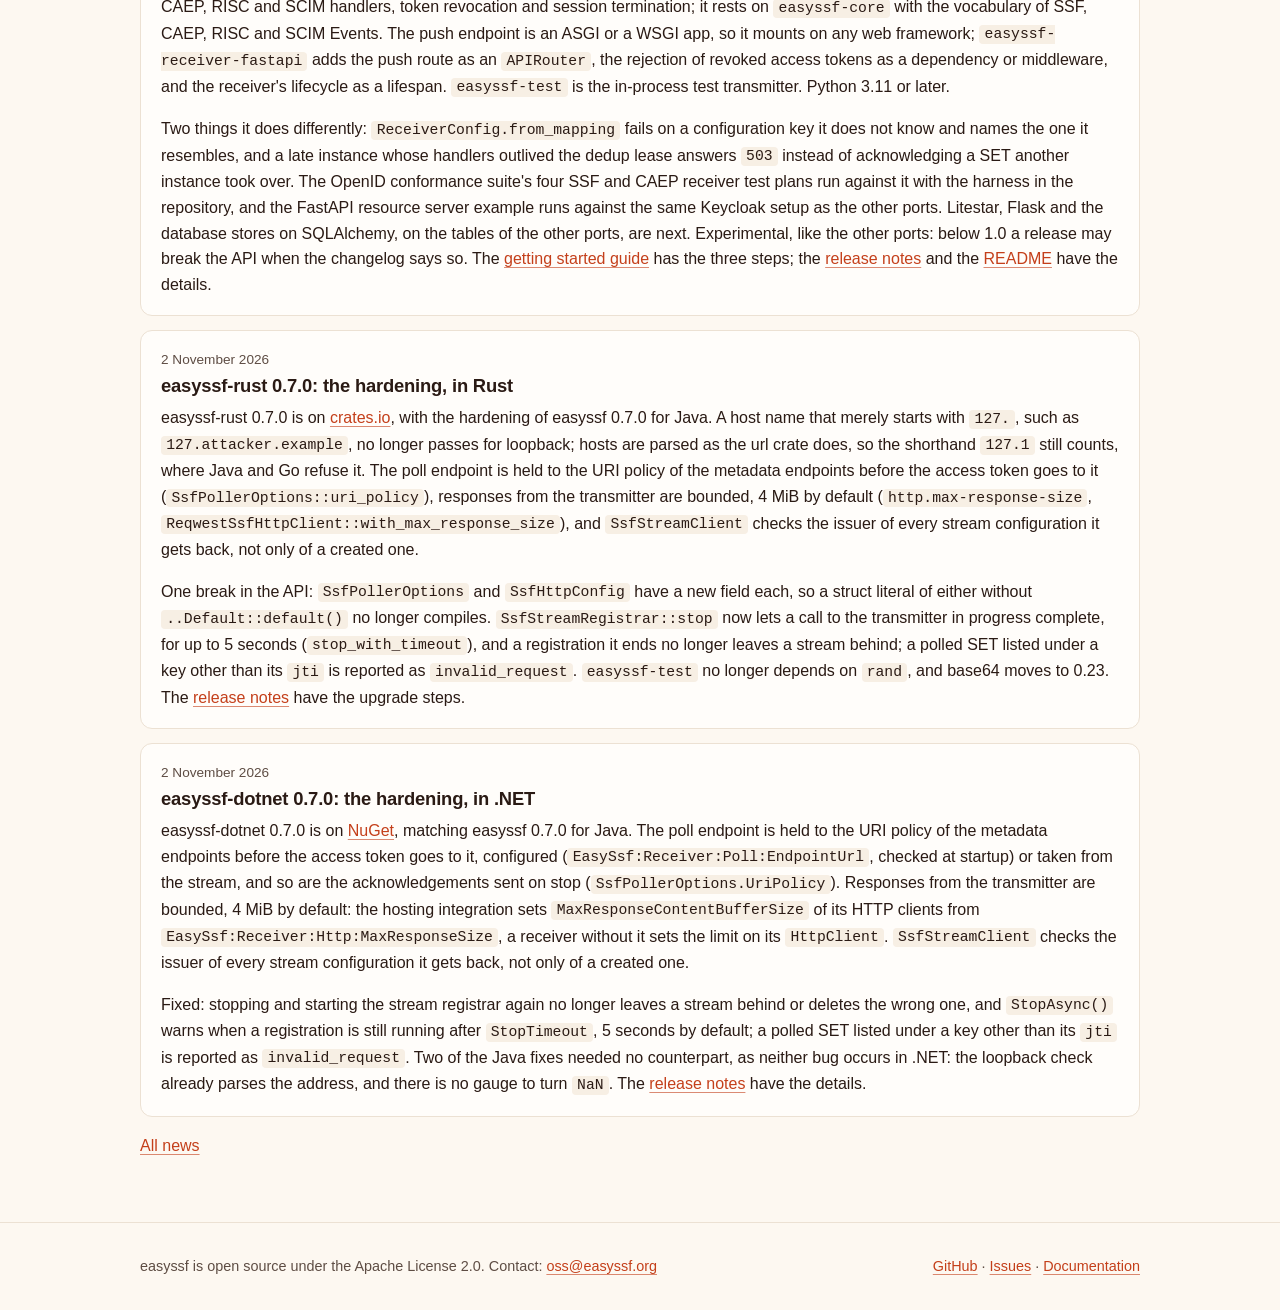
==== commit 17cf0037: "Name the release line in the hero and the Code section. Signed-off-by: Thomas Darimont <thomas.darim" ====
--- a/index.html
+++ b/index.html
@@ -100,6 +100,7 @@
     accounts, and SCIM Events about changes to your users, rejects the affected access tokens, ends the affected
     sessions, and hands everything else to your code.</p>
   <div class="badges">
+    <a class="badge" href="#code">0.7 on every platform</a>
     <span class="badge">Apache License 2.0</span>
     <a class="badge" href="https://github.com/easyssf/easyssf-java/tree/main/easyssf-receiver-spring-boot-conformance-tests">OpenID conformance suite tested</a>
   </div>
@@ -1065,9 +1066,11 @@
 <section id="code">
   <div class="wrap">
     <h2>Code</h2>
-    <p class="muted intro">One receiver in six repositories on GitHub, each with its examples, Keycloak setup and tests. The&nbsp;.NET, Go,
-      Rust and Python ports are released under the version of the Java library; the Quarkus extension, a Quarkiverse project,
-      has releases of its own.</p>
+    <p class="muted intro">One receiver in six repositories on GitHub, each with its examples, Keycloak setup and tests,
+      on one release line, currently 0.7. The Java library sets the line: the&nbsp;.NET, Go, Rust and Python ports
+      follow its minor version once they are at feature parity, with the same configuration keys and database tables,
+      and release patches of their own in between. The Quarkus extension, a Quarkiverse project, is versioned on its
+      own and names the easyssf release it is built on.</p>
     <div class="grid repos">
       <div class="card repo">
         <span class="platform">Java</span>
